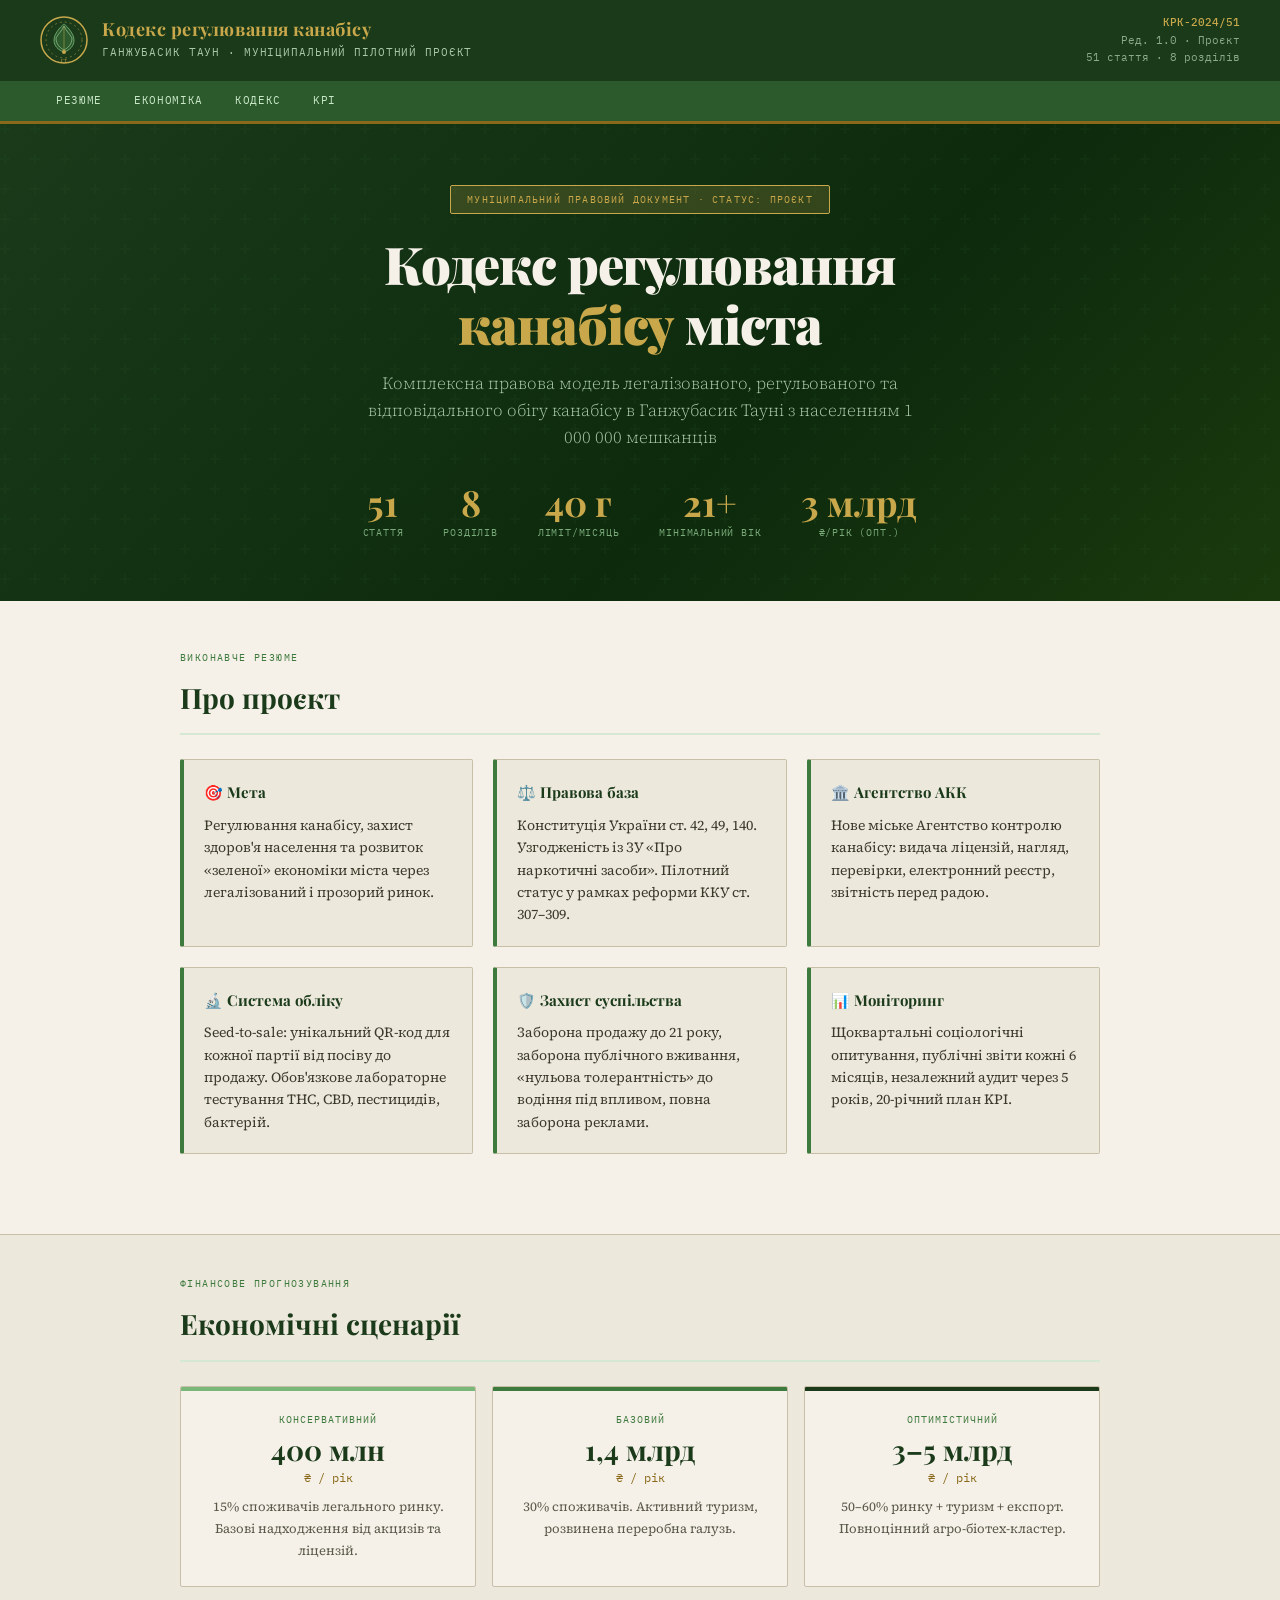
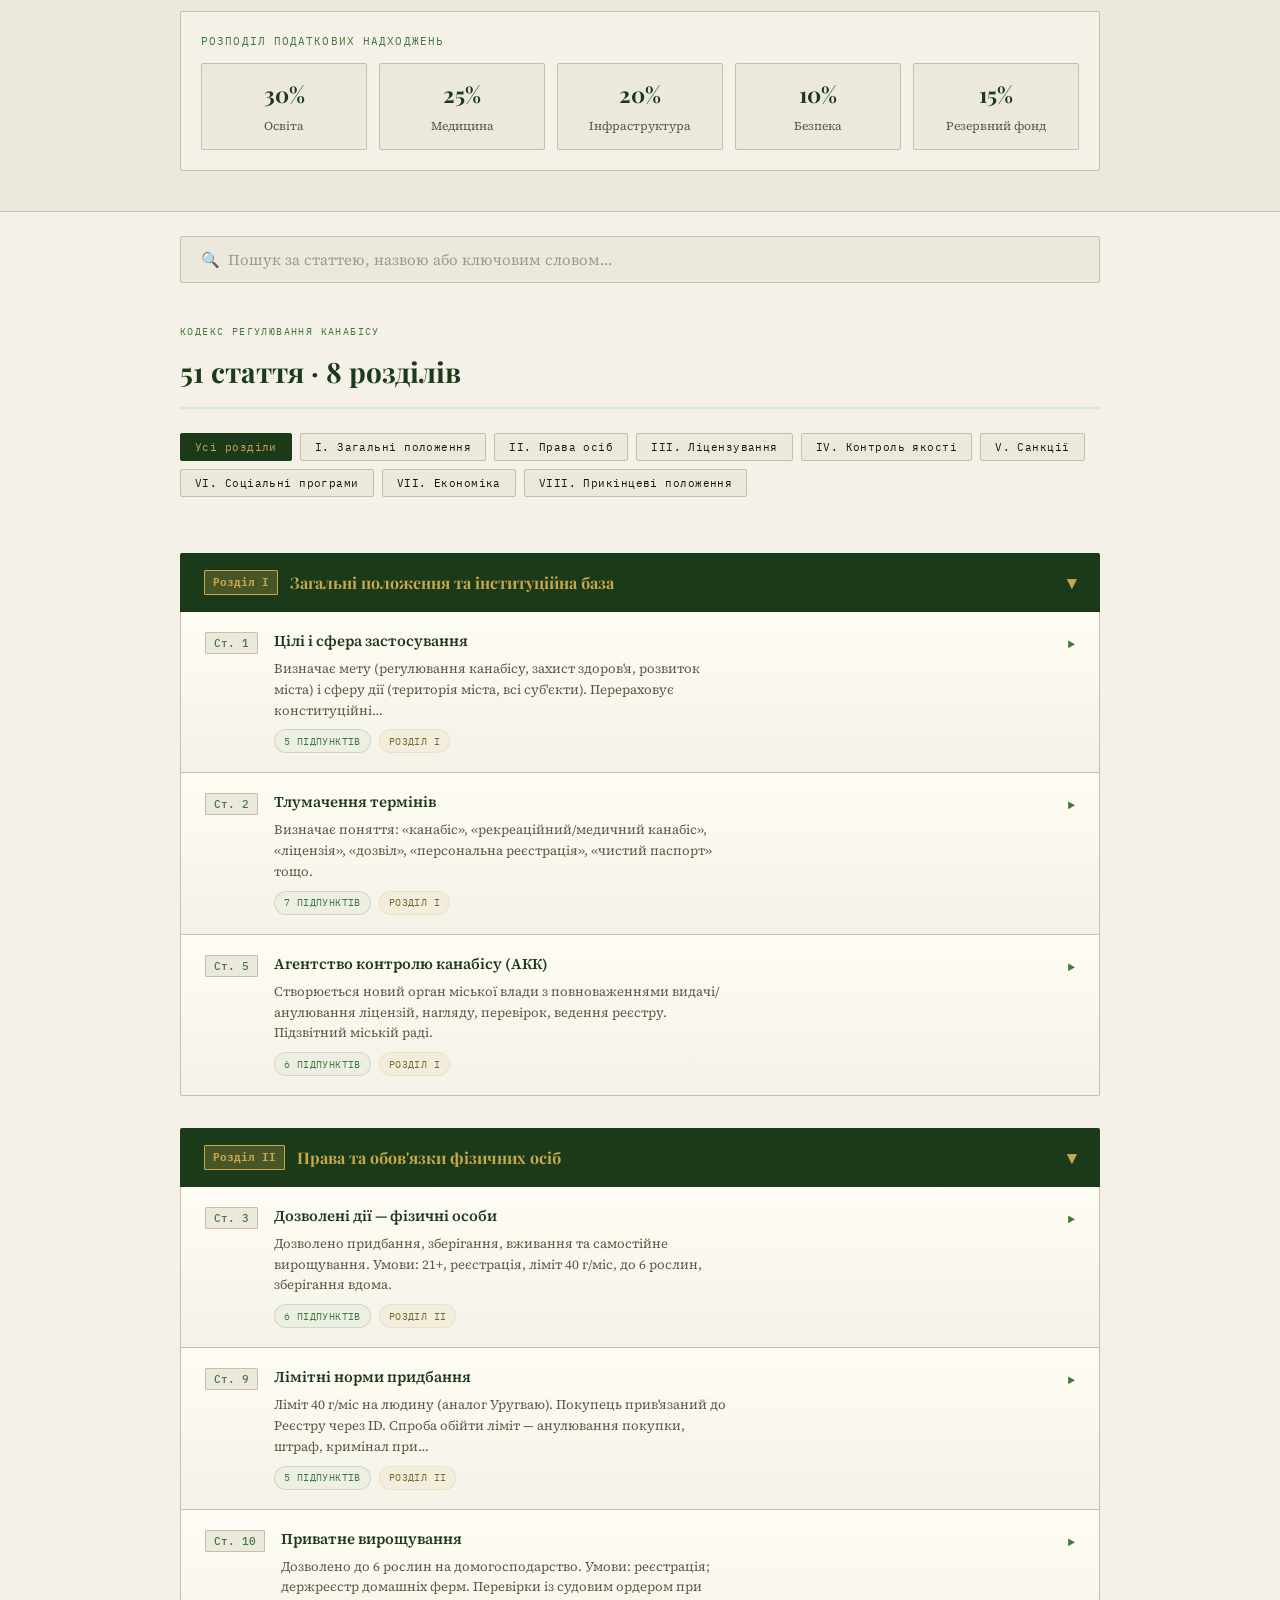
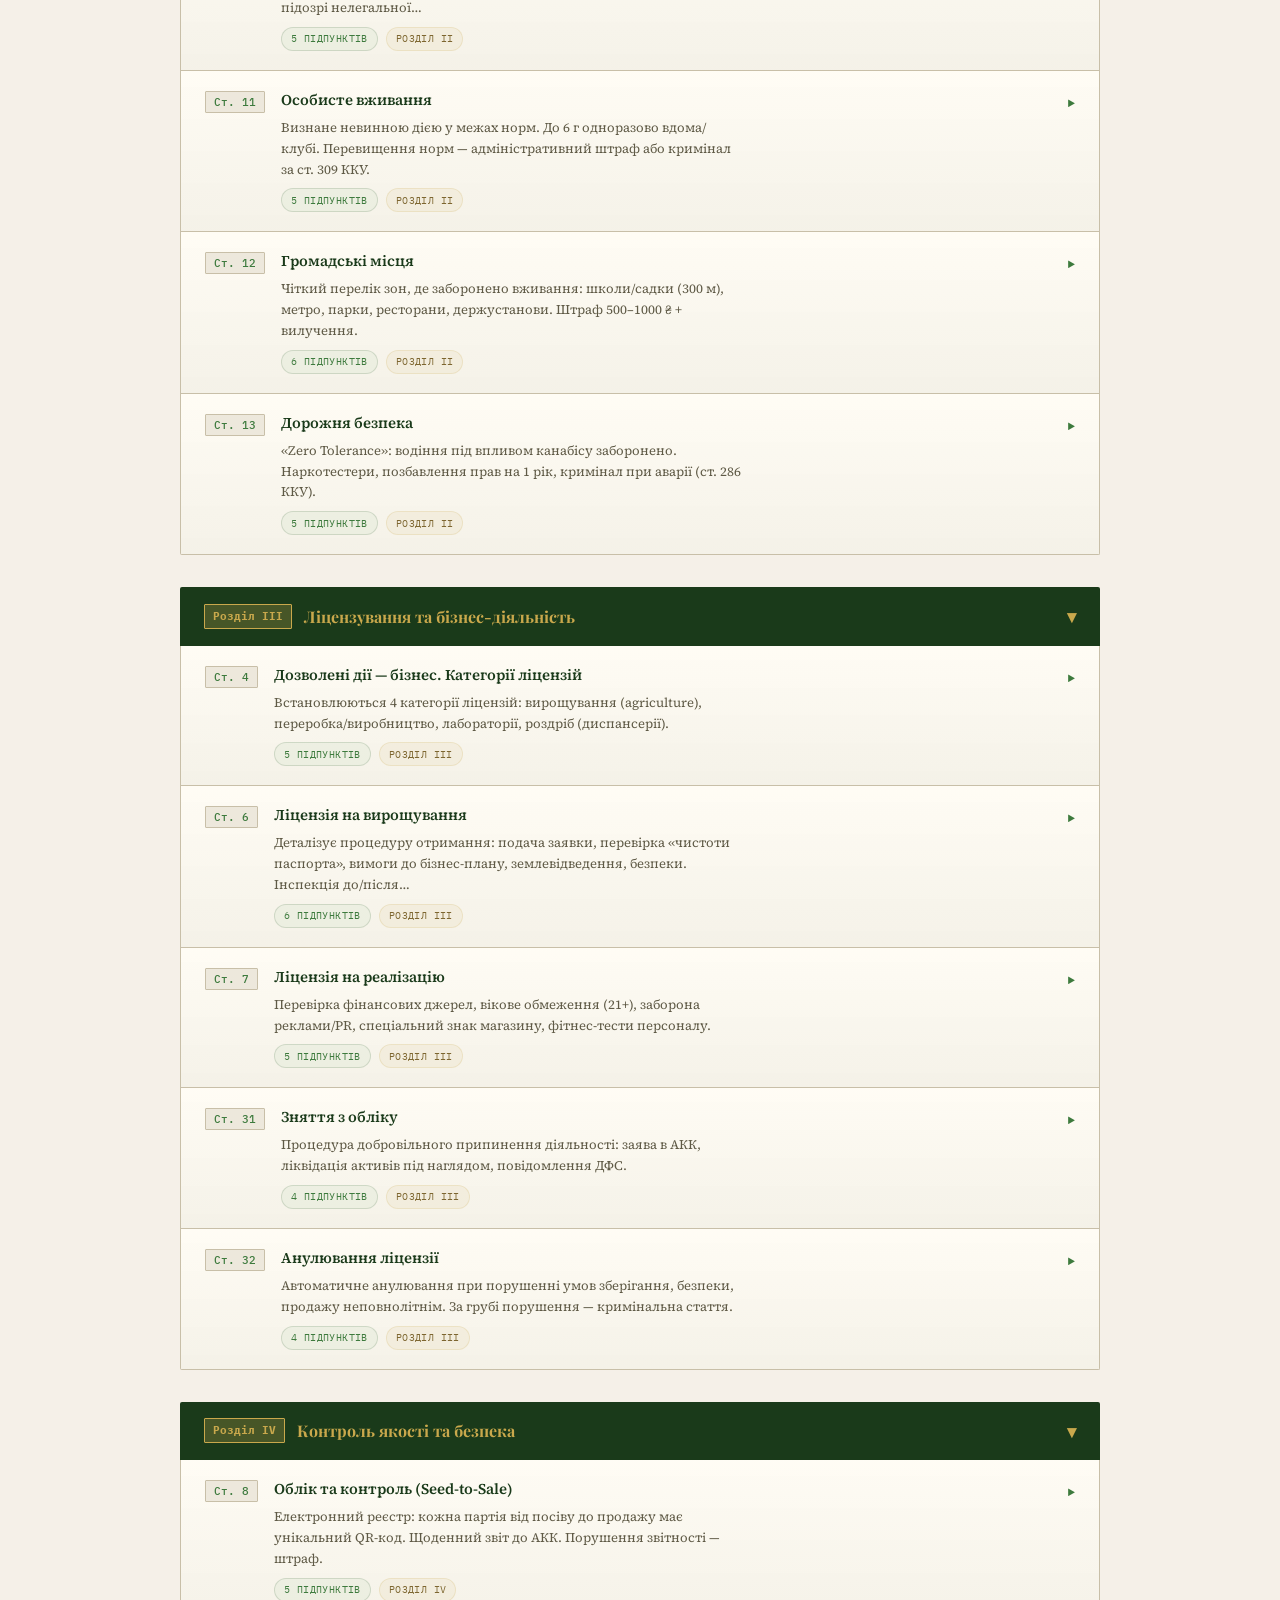
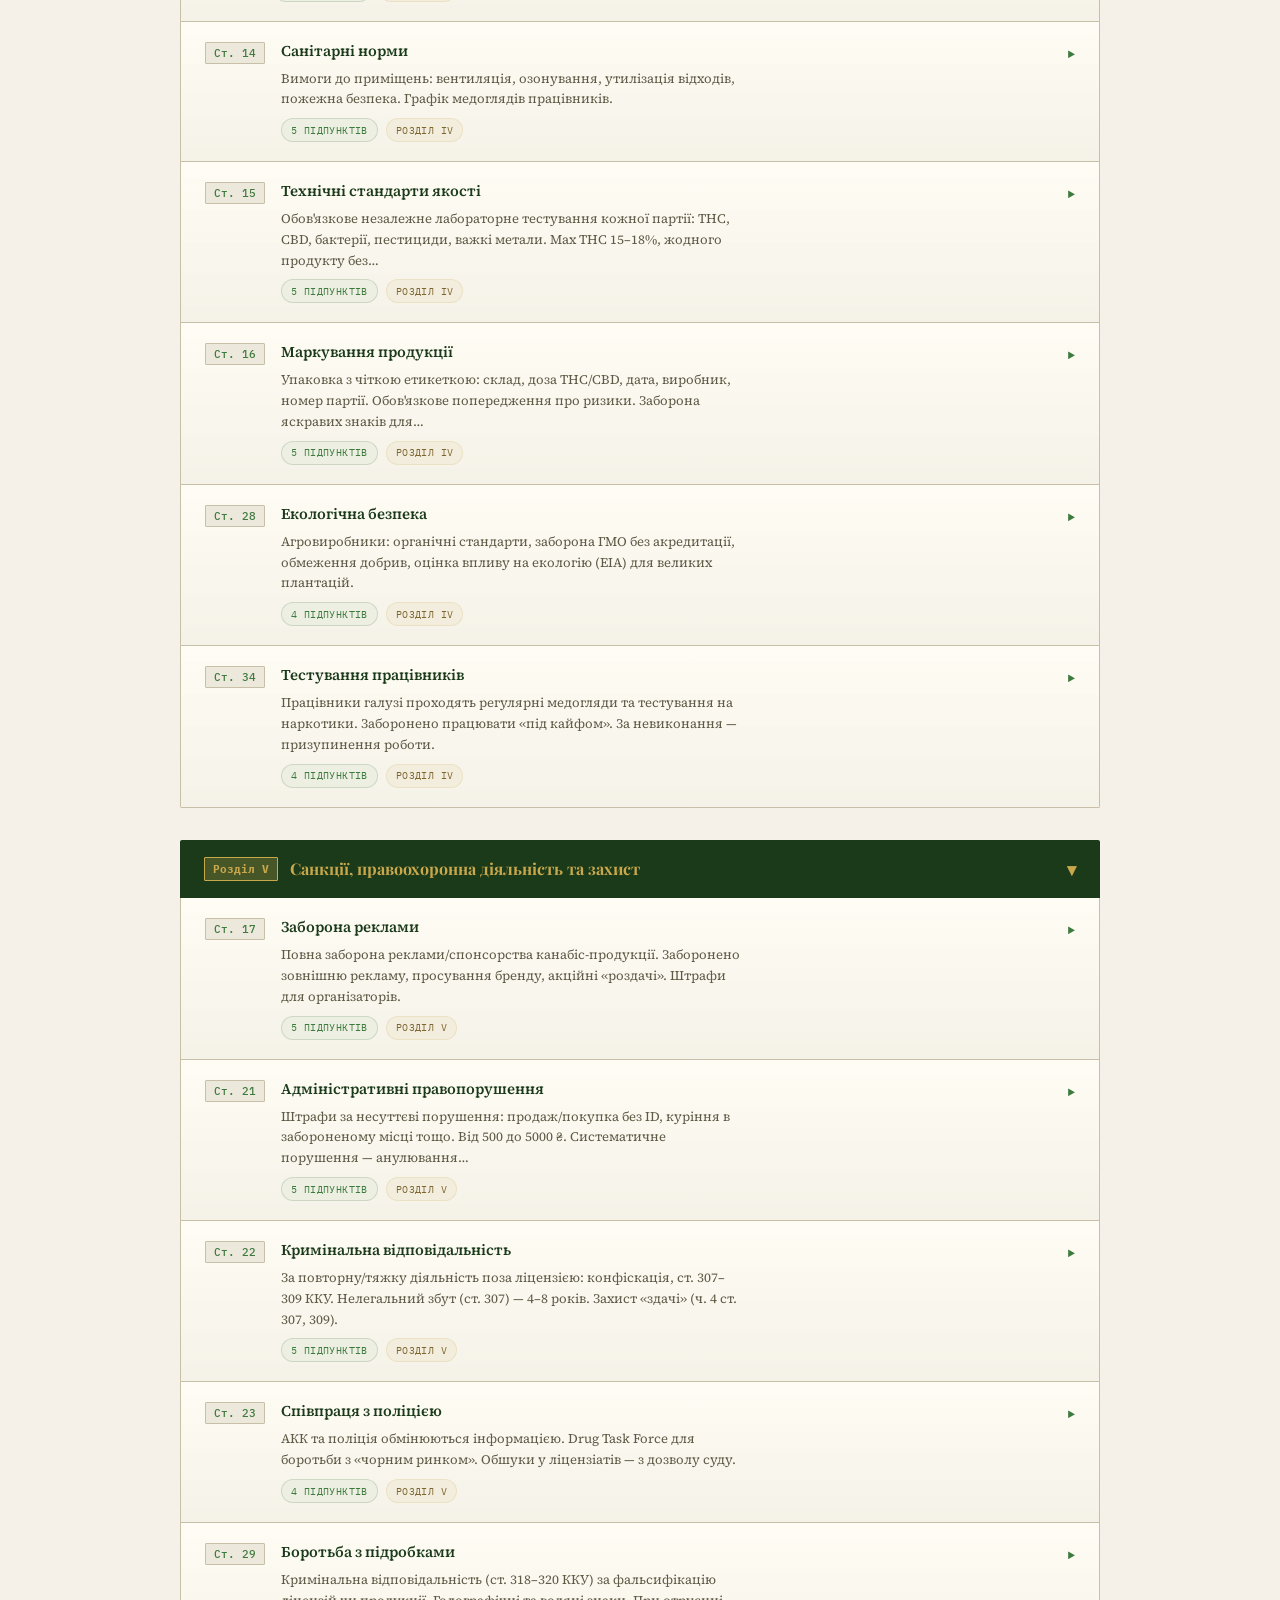
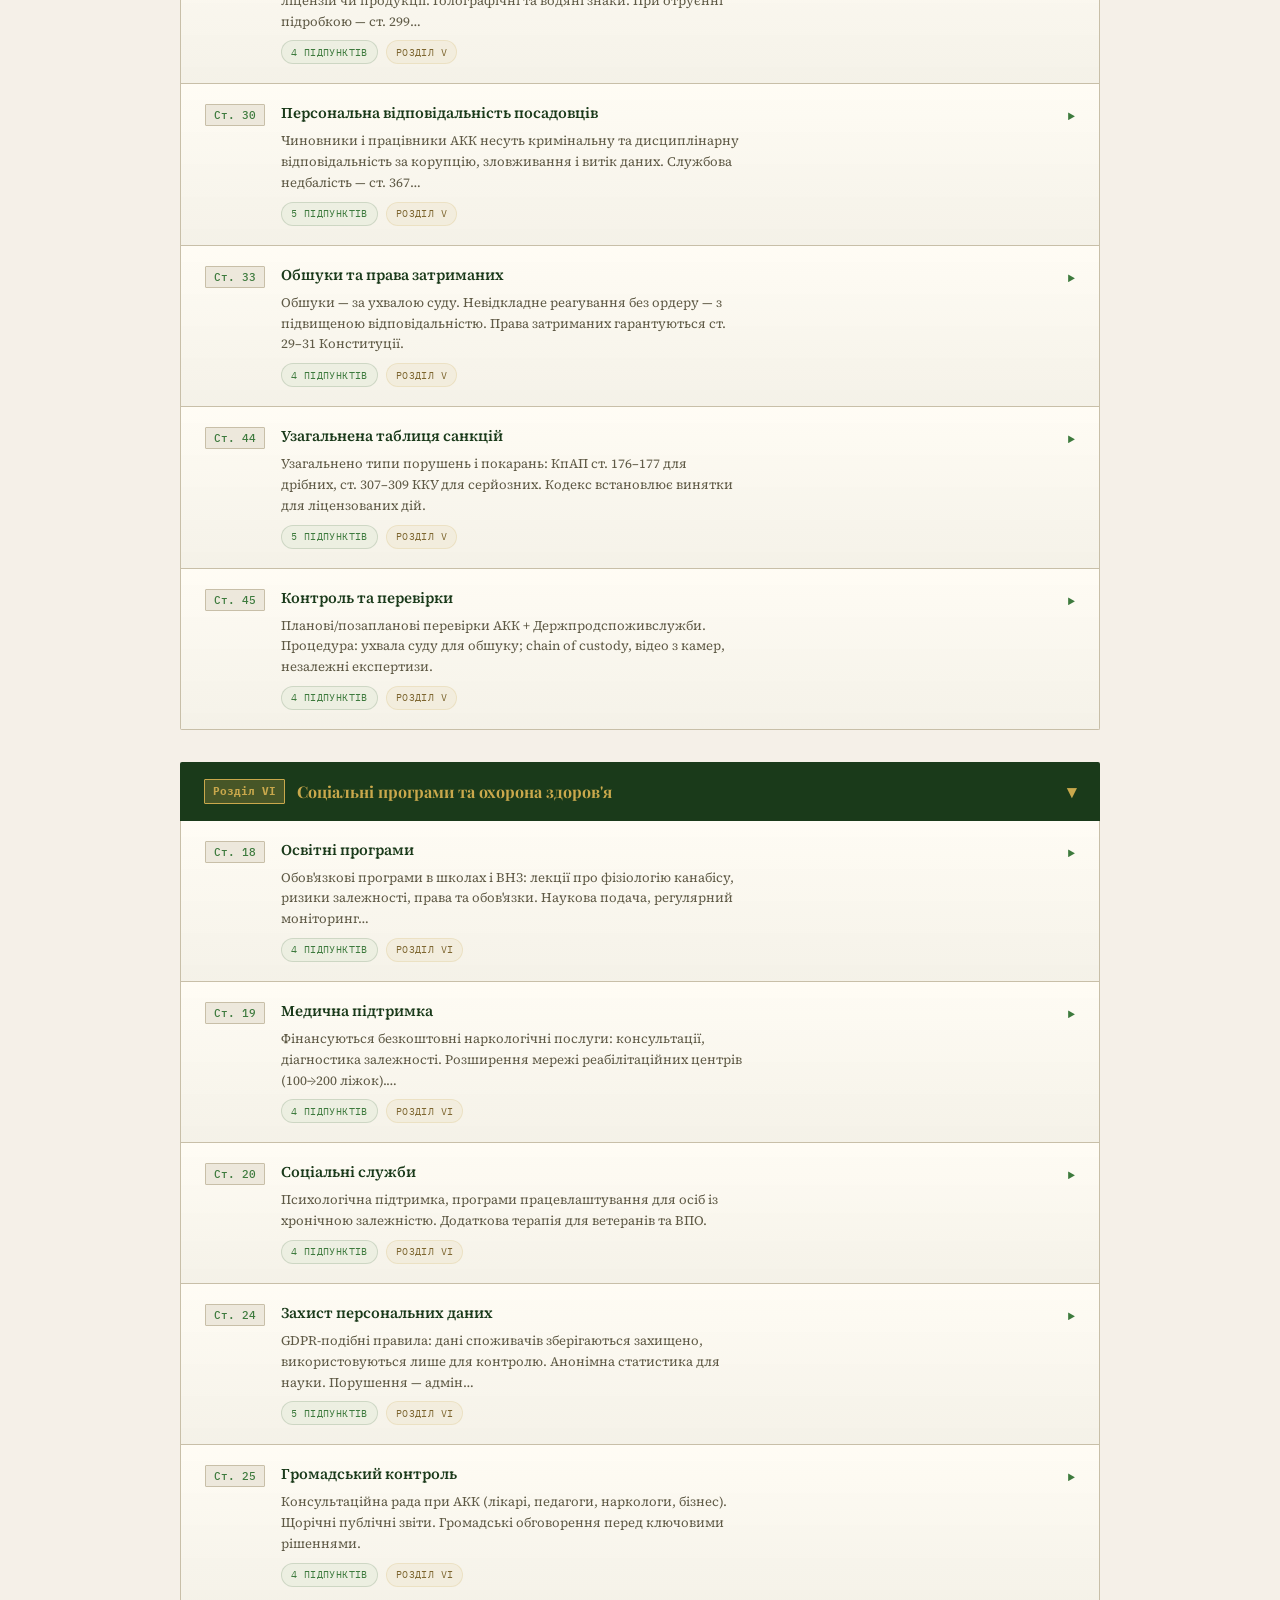
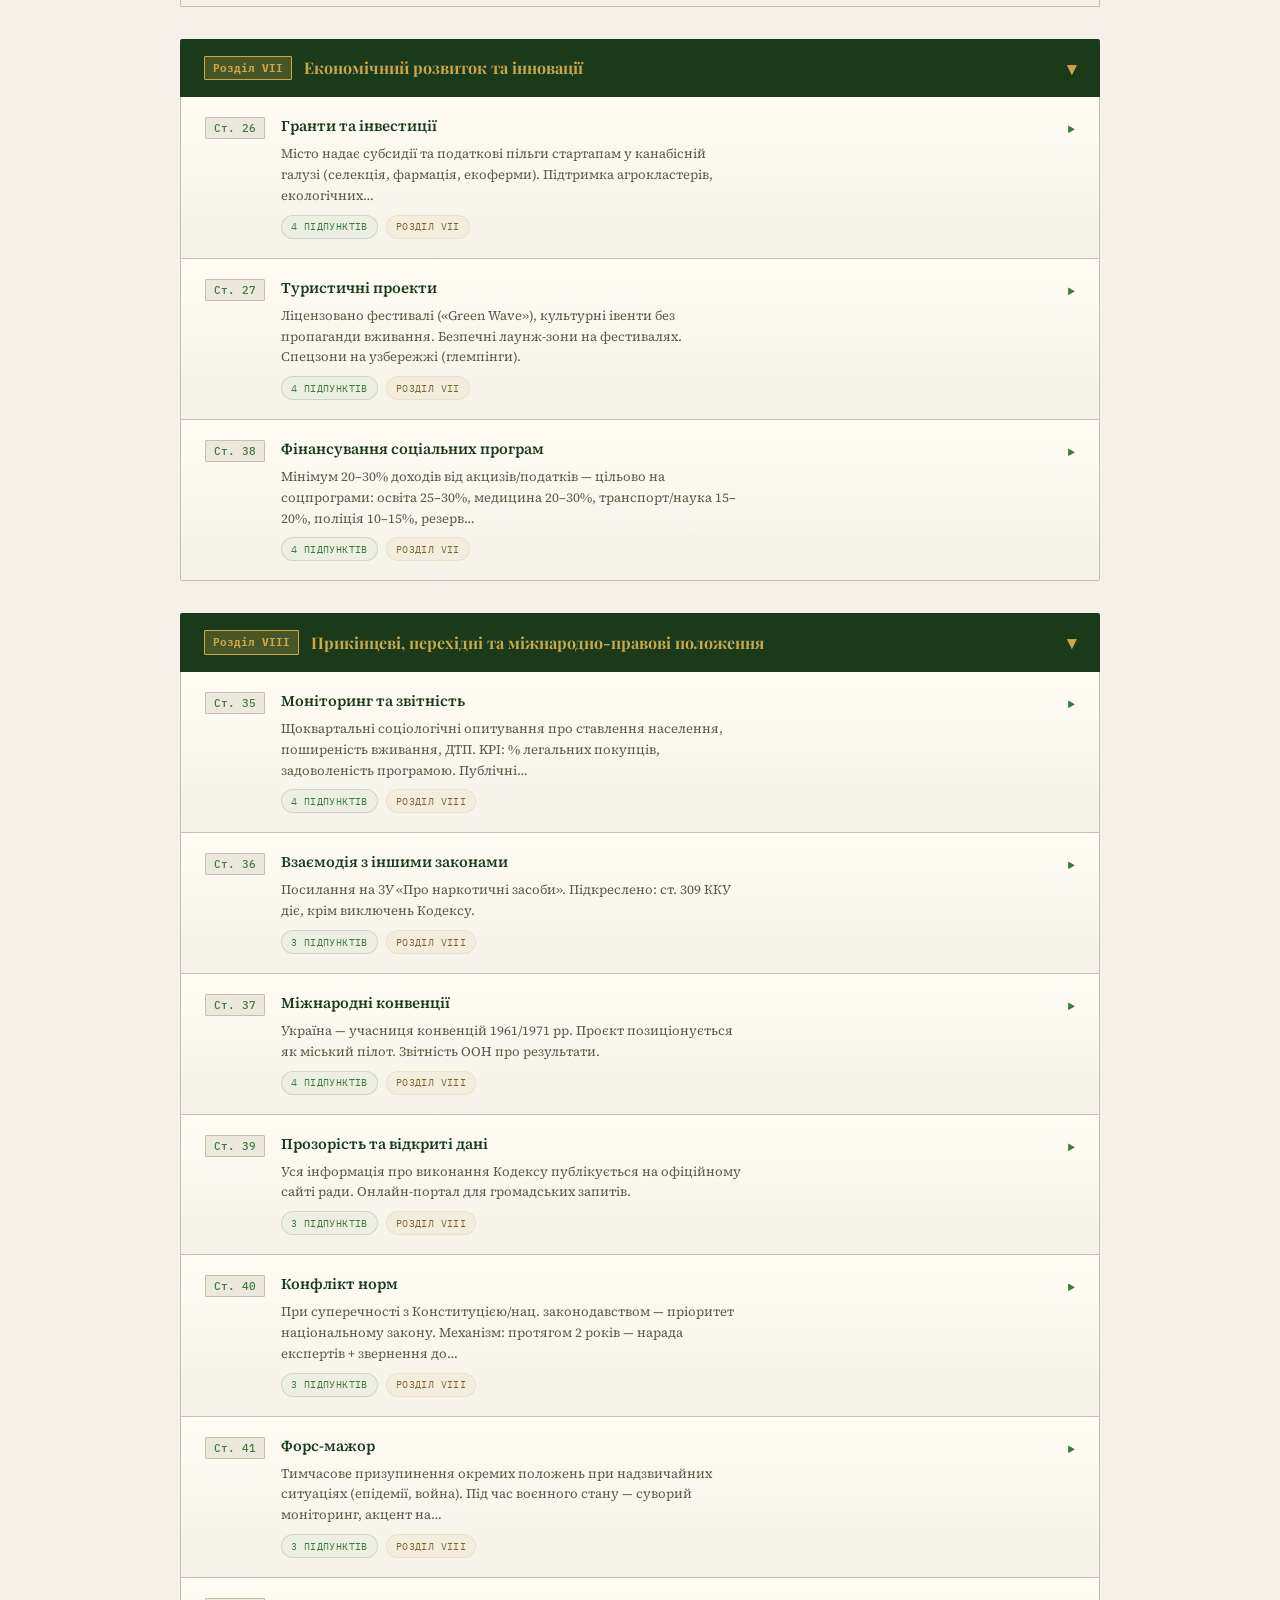
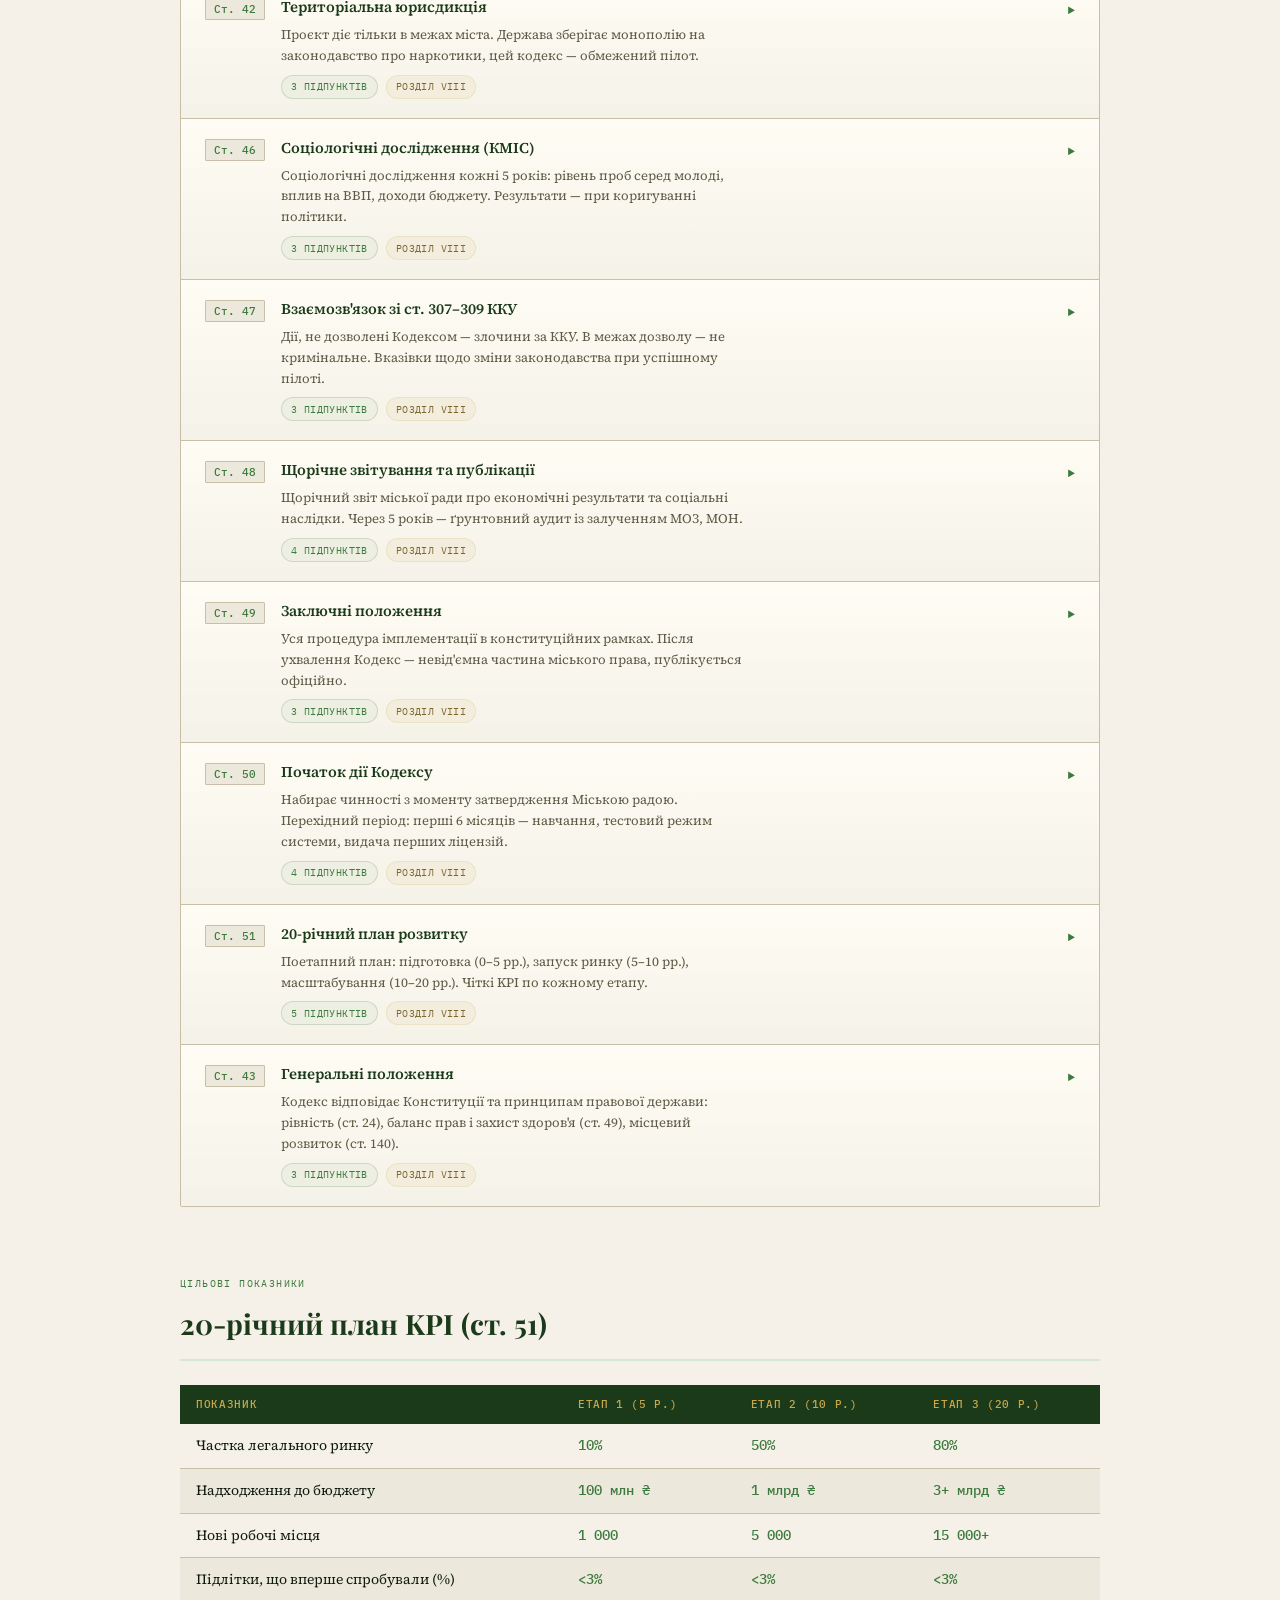
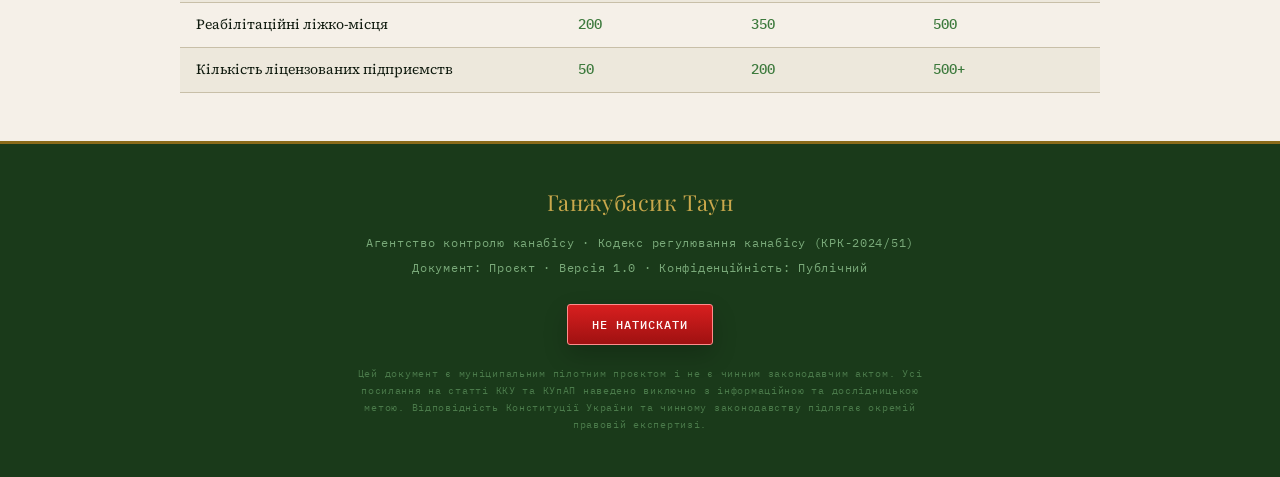
==== index.html @ bdc6cfd5 "Tighten mobile danger overlay layout" ====
<!DOCTYPE html>
<html lang="uk">
<head>
<meta charset="UTF-8">
<meta name="viewport" content="width=device-width, initial-scale=1.0">
<title>Кодекс регулювання канабісу — Ганжубасик Таун</title>
<link rel="preconnect" href="https://fonts.googleapis.com">
<link href="https://fonts.googleapis.com/css2?family=Playfair+Display:wght@400;700;900&family=Source+Serif+4:ital,wght@0,300;0,400;0,600;1,400&family=IBM+Plex+Mono:wght@400;500&display=swap" rel="stylesheet">
<style>
  :root {
    --ink: #0f1a0e;
    --paper: #f5f0e8;
    --paper2: #ede8dc;
    --paper3: #e4dece;
    --green-dark: #1a3a1a;
    --green-mid: #2d5a2d;
    --green-accent: #3d7a3d;
    --green-light: #7ab87a;
    --green-pale: #d4e8d4;
    --gold: #8a6a1a;
    --gold-light: #c9a84c;
    --red-law: #7a1a1a;
    --border: #c8bfa8;
    --shadow: rgba(15,26,14,0.12);
  }

  * { box-sizing: border-box; margin: 0; padding: 0; }

  body {
    font-family: 'Source Serif 4', Georgia, serif;
    background: var(--paper);
    color: var(--ink);
    line-height: 1.7;
    font-size: 16px;
  }

  /* ── HEADER ── */
  .site-header {
    background: var(--green-dark);
    color: #f5f0e8;
    padding: 0;
    position: sticky;
    top: 0;
    z-index: 100;
    border-bottom: 3px solid var(--gold);
  }
  .header-top {
    display: flex;
    align-items: center;
    justify-content: space-between;
    padding: 14px 40px;
    gap: 20px;
  }
  .header-logo {
    display: flex;
    align-items: center;
    gap: 14px;
  }
  .logo-emblem {
    width: 48px;
    height: 48px;
    flex-shrink: 0;
  }
  .header-title-group h1 {
    font-family: 'Playfair Display', serif;
    font-size: 18px;
    font-weight: 700;
    letter-spacing: 0.03em;
    color: var(--gold-light);
    line-height: 1.2;
  }
  .header-title-group p {
    font-size: 11px;
    font-family: 'IBM Plex Mono', monospace;
    color: #a8c8a8;
    letter-spacing: 0.08em;
    text-transform: uppercase;
    margin-top: 2px;
  }
  .header-meta {
    font-family: 'IBM Plex Mono', monospace;
    font-size: 11px;
    color: #8aaa8a;
    text-align: right;
    line-height: 1.6;
  }
  .header-meta span {
    display: block;
  }
  .header-meta .doc-num {
    color: var(--gold-light);
    font-weight: 500;
  }

  /* ── NAV ── */
  .site-nav {
    background: var(--green-mid);
    padding: 0 40px;
    display: flex;
    gap: 0;
    overflow-x: auto;
    scrollbar-width: none;
  }
  .site-nav::-webkit-scrollbar { display: none; }
  .nav-link {
    color: #c8e8c8;
    text-decoration: none;
    font-family: 'IBM Plex Mono', monospace;
    font-size: 11px;
    letter-spacing: 0.06em;
    text-transform: uppercase;
    padding: 10px 16px;
    white-space: nowrap;
    border-bottom: 2px solid transparent;
    transition: all 0.2s;
  }
  .nav-link:hover, .nav-link.active {
    color: var(--gold-light);
    border-bottom-color: var(--gold-light);
  }

  /* ── HERO ── */
  .hero {
    background: linear-gradient(135deg, var(--green-dark) 0%, #0d2a0d 60%, #1a3a0d 100%);
    padding: 60px 40px;
    text-align: center;
    position: relative;
    overflow: hidden;
  }
  .hero::before {
    content: '';
    position: absolute;
    inset: 0;
    background-image: url("data:image/svg+xml,%3Csvg width='60' height='60' viewBox='0 0 60 60' xmlns='http://www.w3.org/2000/svg'%3E%3Cg fill='none' fill-rule='evenodd'%3E%3Cg fill='%232d5a2d' fill-opacity='0.3'%3E%3Cpath d='M36 34v-4h-2v4h-4v2h4v4h2v-4h4v-2h-4zm0-30V0h-2v4h-4v2h4v4h2V6h4V4h-4zM6 34v-4H4v4H0v2h4v4h2v-4h4v-2H6zM6 4V0H4v4H0v2h4v4h2V6h4V4H6z'/%3E%3C/g%3E%3C/g%3E%3C/svg%3E");
    opacity: 0.4;
  }
  .hero-inner {
    position: relative;
    max-width: 800px;
    margin: 0 auto;
  }
  .hero-badge {
    display: inline-block;
    background: rgba(201,168,76,0.2);
    border: 1px solid var(--gold-light);
    color: var(--gold-light);
    font-family: 'IBM Plex Mono', monospace;
    font-size: 10px;
    letter-spacing: 0.12em;
    text-transform: uppercase;
    padding: 5px 16px;
    border-radius: 2px;
    margin-bottom: 20px;
  }
  .hero h2 {
    font-family: 'Playfair Display', serif;
    font-size: clamp(28px, 5vw, 52px);
    font-weight: 900;
    color: #f5f0e8;
    line-height: 1.15;
    margin-bottom: 16px;
    letter-spacing: -0.02em;
  }
  .hero h2 em {
    color: var(--gold-light);
    font-style: normal;
  }
  .hero-sub {
    font-size: 17px;
    color: #a8c8a8;
    max-width: 560px;
    margin: 0 auto 32px;
    line-height: 1.6;
    font-weight: 300;
  }
  .hero-stats {
    display: flex;
    justify-content: center;
    gap: 40px;
    flex-wrap: wrap;
  }
  .hero-stat {
    text-align: center;
  }
  .hero-stat-num {
    font-family: 'Playfair Display', serif;
    font-size: 36px;
    font-weight: 700;
    color: var(--gold-light);
    line-height: 1;
  }
  .hero-stat-label {
    font-family: 'IBM Plex Mono', monospace;
    font-size: 10px;
    color: #7aaa7a;
    letter-spacing: 0.08em;
    text-transform: uppercase;
    margin-top: 4px;
  }

  /* ── EXECUTIVE SUMMARY ── */
  .summary-section {
    max-width: 1000px;
    margin: 0 auto;
    padding: 48px 40px;
  }
  .section-label {
    font-family: 'IBM Plex Mono', monospace;
    font-size: 10px;
    letter-spacing: 0.14em;
    text-transform: uppercase;
    color: var(--green-accent);
    margin-bottom: 8px;
  }
  .section-title {
    font-family: 'Playfair Display', serif;
    font-size: 28px;
    font-weight: 700;
    color: var(--green-dark);
    margin-bottom: 24px;
    border-bottom: 2px solid var(--green-pale);
    padding-bottom: 12px;
  }
  .summary-grid {
    display: grid;
    grid-template-columns: repeat(auto-fit, minmax(280px, 1fr));
    gap: 20px;
    margin-bottom: 32px;
  }
  .summary-card {
    background: var(--paper2);
    border: 1px solid var(--border);
    border-left: 4px solid var(--green-accent);
    padding: 20px;
    border-radius: 2px;
  }
  .summary-card h3 {
    font-family: 'Playfair Display', serif;
    font-size: 15px;
    font-weight: 700;
    color: var(--green-dark);
    margin-bottom: 8px;
  }
  .summary-card p {
    font-size: 14px;
    color: #3a3a2a;
    line-height: 1.6;
  }

  /* ── ECON SCENARIOS ── */
  .econ-section {
    background: var(--paper2);
    border-top: 1px solid var(--border);
    border-bottom: 1px solid var(--border);
  }
  .econ-inner {
    max-width: 1000px;
    margin: 0 auto;
    padding: 40px;
  }
  .scenario-grid {
    display: grid;
    grid-template-columns: repeat(3, 1fr);
    gap: 16px;
    margin-top: 24px;
  }
  .scenario-card {
    background: var(--paper);
    border: 1px solid var(--border);
    padding: 24px;
    border-radius: 2px;
    text-align: center;
    position: relative;
    overflow: hidden;
  }
  .scenario-card::before {
    content: '';
    position: absolute;
    top: 0; left: 0; right: 0;
    height: 4px;
  }
  .scenario-card.conservative::before { background: var(--green-light); }
  .scenario-card.base::before { background: var(--green-accent); }
  .scenario-card.optimistic::before { background: var(--green-dark); }
  .scenario-label {
    font-family: 'IBM Plex Mono', monospace;
    font-size: 10px;
    letter-spacing: 0.1em;
    text-transform: uppercase;
    color: var(--green-accent);
    margin-bottom: 8px;
  }
  .scenario-amount {
    font-family: 'Playfair Display', serif;
    font-size: 28px;
    font-weight: 700;
    color: var(--green-dark);
    line-height: 1;
  }
  .scenario-unit {
    font-size: 12px;
    color: var(--gold);
    margin: 4px 0 8px;
    font-family: 'IBM Plex Mono', monospace;
  }
  .scenario-desc {
    font-size: 13px;
    color: #5a5a4a;
  }

  /* ── CHAPTERS ── */
  .chapters-nav {
    max-width: 1000px;
    margin: 0 auto;
    padding: 40px 40px 0;
  }
  .chapter-tabs {
    display: flex;
    flex-wrap: wrap;
    gap: 8px;
    margin-top: 16px;
  }
  .chapter-tab {
    background: var(--paper2);
    border: 1px solid var(--border);
    color: var(--ink);
    font-family: 'IBM Plex Mono', monospace;
    font-size: 11px;
    padding: 6px 14px;
    cursor: pointer;
    border-radius: 2px;
    transition:
      background-color 0.22s ease,
      color 0.22s ease,
      border-color 0.22s ease,
      transform 0.22s ease,
      box-shadow 0.22s ease;
    letter-spacing: 0.04em;
  }
  .chapter-tab:hover {
    transform: translateY(-1px);
    box-shadow: 0 8px 18px rgba(15, 26, 14, 0.08);
  }
  .chapter-tab:hover, .chapter-tab.active {
    background: var(--green-dark);
    color: var(--gold-light);
    border-color: var(--green-dark);
  }

  /* ── ARTICLES ── */
  .articles-section {
    max-width: 1000px;
    margin: 0 auto;
    padding: 24px 40px 60px;
  }
  .chapter-group {
    margin-bottom: 8px;
  }
  .chapter-header {
    background: var(--green-dark);
    color: var(--gold-light);
    padding: 14px 24px;
    font-family: 'Playfair Display', serif;
    font-size: 16px;
    font-weight: 700;
    margin-bottom: 0;
    display: flex;
    align-items: center;
    gap: 12px;
    border-radius: 2px 2px 0 0;
    margin-top: 32px;
    cursor: pointer;
    user-select: none;
    position: relative;
    overflow: hidden;
    transform: translateY(0);
    transition:
      background-color 0.26s ease,
      transform 0.26s cubic-bezier(0.22, 1, 0.36, 1),
      box-shadow 0.26s ease;
  }
  .chapter-header::after {
    content: '';
    position: absolute;
    inset: 0;
    background: linear-gradient(90deg, transparent 0%, rgba(201, 168, 76, 0.12) 50%, transparent 100%);
    opacity: 0;
    transition: opacity 0.24s ease;
    pointer-events: none;
  }
  .chapter-header:hover {
    background: var(--green-mid);
    transform: translateY(-1px);
    box-shadow: 0 12px 22px rgba(15, 26, 14, 0.12);
  }
  .chapter-header:hover::after { opacity: 1; }
  .chapter-header .ch-num {
    font-family: 'IBM Plex Mono', monospace;
    font-size: 11px;
    background: rgba(201,168,76,0.25);
    border: 1px solid var(--gold-light);
    padding: 2px 8px;
    border-radius: 1px;
    flex-shrink: 0;
  }
  .chapter-header .ch-toggle {
    margin-left: auto;
    font-size: 18px;
    transition: transform 0.3s;
    color: var(--gold-light);
  }
  .chapter-header.collapsed .ch-toggle { transform: rotate(-90deg); }
  .chapter-articles {
    border: 1px solid var(--border);
    border-top: none;
    border-radius: 0 0 2px 2px;
    overflow: hidden;
    opacity: 1;
    transform: translateY(0);
    transition:
      max-height 0.48s cubic-bezier(0.22, 1, 0.36, 1),
      opacity 0.22s ease,
      transform 0.34s cubic-bezier(0.22, 1, 0.36, 1);
    will-change: max-height, opacity;
  }
  .chapter-articles.collapsed {
    opacity: 0;
    transform: translateY(-8px);
    pointer-events: none;
  }

  /* ── ARTICLE ITEM ── */
  .article-item {
    position: relative;
    border-bottom: 1px solid var(--border);
    background: linear-gradient(180deg, rgba(255, 252, 245, 0.94) 0%, rgba(244, 241, 232, 0.96) 100%);
    transform: translateY(0);
    transition:
      transform 0.24s cubic-bezier(0.22, 1, 0.36, 1),
      box-shadow 0.24s ease,
      border-color 0.24s ease;
  }
  .article-item::before {
    content: '';
    position: absolute;
    left: 0;
    top: 12px;
    bottom: 12px;
    width: 3px;
    background: linear-gradient(180deg, var(--green-accent) 0%, var(--gold) 100%);
    opacity: 0;
    transition: opacity 0.24s ease;
  }
  .article-item::after {
    content: '';
    position: absolute;
    inset: 0;
    background: linear-gradient(180deg, rgba(122, 184, 122, 0.12) 0%, rgba(201, 168, 76, 0.05) 100%);
    opacity: 0;
    pointer-events: none;
    transition: opacity 0.24s ease;
  }
  .article-item:last-child { border-bottom: none; }
  .article-item:not(.article-expanded):hover,
  .article-item:not(.article-expanded):focus-within {
    transform: translateY(-2px);
    box-shadow: 0 14px 26px rgba(15, 26, 14, 0.09);
    z-index: 2;
  }
  .article-item:not(.article-expanded):hover::before,
  .article-item:not(.article-expanded):focus-within::before {
    opacity: 1;
  }
  .article-item:not(.article-expanded):hover::after,
  .article-item:not(.article-expanded):focus-within::after {
    opacity: 1;
  }
  .article-trigger {
    width: 100%;
    background-color: transparent;
    border: none;
    text-align: left;
    padding: 18px 24px;
    cursor: pointer;
    display: grid;
    grid-template-columns: auto minmax(0, 1fr) auto;
    align-items: start;
    gap: 16px;
    position: relative;
    z-index: 1;
    transition: background-color 0.22s ease;
    font-family: 'Source Serif 4', serif;
  }
  .article-trigger:hover { background-color: transparent; }
  .article-trigger.open { background-color: rgba(212, 232, 212, 0.44); }
  .article-num {
    font-family: 'IBM Plex Mono', monospace;
    font-size: 11px;
    font-weight: 500;
    color: var(--green-accent);
    background: var(--paper2);
    border: 1px solid var(--border);
    padding: 3px 8px;
    border-radius: 1px;
    white-space: nowrap;
    flex-shrink: 0;
    margin-top: 2px;
    align-self: start;
    transition:
      transform 0.24s cubic-bezier(0.22, 1, 0.36, 1),
      background-color 0.22s ease,
      border-color 0.22s ease,
      color 0.22s ease;
  }
  .article-main {
    min-width: 0;
    display: flex;
    flex-direction: column;
    gap: 8px;
    transition: transform 0.28s cubic-bezier(0.22, 1, 0.36, 1);
  }
  .article-title-text {
    display: block;
    font-size: 15px;
    font-weight: 600;
    color: var(--green-dark);
    line-height: 1.4;
    transition: color 0.22s ease;
  }
  .article-preview {
    display: block;
    max-width: 66ch;
    font-size: 13px;
    color: #5f5a46;
    line-height: 1.6;
    transition: color 0.22s ease;
  }
  .article-meta {
    display: flex;
    flex-wrap: wrap;
    gap: 8px;
  }
  .article-chip {
    display: inline-flex;
    align-items: center;
    min-height: 24px;
    padding: 4px 9px;
    border: 1px solid rgba(45, 90, 45, 0.16);
    border-radius: 999px;
    background: rgba(122, 184, 122, 0.08);
    color: var(--green-accent);
    font-family: 'IBM Plex Mono', monospace;
    font-size: 10px;
    letter-spacing: 0.04em;
    text-transform: uppercase;
    transition:
      background-color 0.22s ease,
      border-color 0.22s ease,
      color 0.22s ease,
      transform 0.24s cubic-bezier(0.22, 1, 0.36, 1);
  }
  .article-chip-muted {
    background: rgba(201, 168, 76, 0.08);
    color: #7d6630;
    border-color: rgba(201, 168, 76, 0.18);
  }
  .article-arrow {
    font-size: 14px;
    color: var(--green-accent);
    flex-shrink: 0;
    margin-top: 3px;
    transition: transform 0.28s cubic-bezier(0.22, 1, 0.36, 1), color 0.22s ease;
  }
  .article-item:not(.article-expanded):hover .article-main,
  .article-item:not(.article-expanded):focus-within .article-main {
    transform: translateX(5px);
  }
  .article-item:not(.article-expanded):hover .article-num,
  .article-item:not(.article-expanded):focus-within .article-num {
    transform: translateY(-1px);
    background-color: #f3ecdc;
    border-color: rgba(61, 122, 61, 0.22);
    color: var(--green-mid);
  }
  .article-item:not(.article-expanded):hover .article-title-text,
  .article-item:not(.article-expanded):focus-within .article-title-text {
    color: var(--green-mid);
  }
  .article-item:not(.article-expanded):hover .article-preview,
  .article-item:not(.article-expanded):focus-within .article-preview {
    color: #4f4a38;
  }
  .article-item:not(.article-expanded):hover .article-chip,
  .article-item:not(.article-expanded):focus-within .article-chip {
    transform: translateY(-1px);
    background: rgba(122, 184, 122, 0.14);
    border-color: rgba(61, 122, 61, 0.24);
  }
  .article-item:not(.article-expanded):hover .article-chip-muted,
  .article-item:not(.article-expanded):focus-within .article-chip-muted {
    background: rgba(201, 168, 76, 0.14);
    border-color: rgba(201, 168, 76, 0.28);
  }
  .article-item:not(.article-expanded):hover .article-trigger:not(.open) .article-arrow,
  .article-item:not(.article-expanded):focus-within .article-trigger:not(.open) .article-arrow {
    transform: translateX(4px);
    color: var(--gold);
  }
  .article-trigger.open .article-arrow { transform: rotate(90deg); }
  .article-item:not(.article-expanded):hover .article-trigger.open .article-arrow,
  .article-item:not(.article-expanded):focus-within .article-trigger.open .article-arrow {
    transform: rotate(90deg) translateX(4px);
    color: var(--gold);
  }

  .article-body {
    max-height: 0;
    padding: 0 24px;
    background: var(--paper);
    border-top: 1px solid var(--green-pale);
    overflow: hidden;
    opacity: 0;
    transform: translateY(-8px);
    pointer-events: none;
    transition:
      max-height 0.42s cubic-bezier(0.22, 1, 0.36, 1),
      padding-bottom 0.42s cubic-bezier(0.22, 1, 0.36, 1),
      opacity 0.2s ease,
      transform 0.34s cubic-bezier(0.22, 1, 0.36, 1);
    will-change: max-height, opacity;
  }
  .article-body.open {
    padding-bottom: 24px;
    opacity: 1;
    transform: translateY(0);
    pointer-events: auto;
  }
  .article-summary {
    background: var(--paper2);
    border-left: 3px solid var(--green-accent);
    padding: 14px 18px;
    margin-bottom: 16px;
    margin-top: 16px;
    font-size: 14px;
    color: #3a3a2a;
    line-height: 1.65;
    font-style: italic;
  }
  .article-body h4 {
    font-family: 'IBM Plex Mono', monospace;
    font-size: 10px;
    letter-spacing: 0.12em;
    text-transform: uppercase;
    color: var(--green-accent);
    margin: 20px 0 10px;
    padding-bottom: 4px;
    border-bottom: 1px solid var(--green-pale);
  }
  .subpoints {
    list-style: none;
    padding: 0;
  }
  .subpoints li {
    display: flex;
    gap: 12px;
    padding: 8px 0;
    font-size: 14px;
    color: var(--ink);
    border-bottom: 1px dotted var(--border);
    line-height: 1.55;
    opacity: 0;
    transform: translateY(10px);
    transition:
      opacity 0.22s ease,
      transform 0.34s cubic-bezier(0.22, 1, 0.36, 1);
    transition-delay: 0s;
  }
  .subpoints li:last-child { border-bottom: none; }
  .article-body.open .subpoints li {
    opacity: 1;
    transform: translateY(0);
    transition-delay: var(--subpoint-delay, 0ms);
  }
  .subpoints .sp-num {
    font-family: 'IBM Plex Mono', monospace;
    font-size: 11px;
    color: var(--gold);
    flex-shrink: 0;
    margin-top: 1px;
    font-weight: 500;
  }
  .penalty-tag {
    display: inline-block;
    font-family: 'IBM Plex Mono', monospace;
    font-size: 10px;
    padding: 2px 7px;
    border-radius: 1px;
    margin-left: 6px;
    letter-spacing: 0.04em;
    vertical-align: middle;
  }
  .penalty-admin {
    background: #fff3cd;
    color: #856404;
    border: 1px solid #ffc107;
  }
  .penalty-criminal {
    background: #f8d7da;
    color: #721c24;
    border: 1px solid #dc3545;
  }
  .penalty-license {
    background: #d1ecf1;
    color: #0c5460;
    border: 1px solid #17a2b8;
  }

  /* ── FOOTER ── */
  footer {
    background: var(--green-dark);
    color: #7aaa7a;
    text-align: center;
    padding: 40px;
    position: relative;
    font-family: 'IBM Plex Mono', monospace;
    font-size: 12px;
    letter-spacing: 0.06em;
    border-top: 3px solid var(--gold);
  }
  footer .footer-title {
    font-family: 'Playfair Display', serif;
    font-size: 22px;
    color: var(--gold-light);
    margin-bottom: 12px;
    letter-spacing: 0.02em;
  }
  footer p { margin: 4px 0; }
  footer .footer-legal {
    color: #4a7a4a;
    font-size: 10px;
    margin-top: 20px;
    max-width: 600px;
    margin-left: auto;
    margin-right: auto;
    line-height: 1.7;
  }
  .danger-button {
    display: inline-flex;
    align-items: center;
    justify-content: center;
    margin-top: 22px;
    padding: 12px 24px;
    border: 1px solid #ff8c8c;
    border-radius: 3px;
    background: linear-gradient(180deg, #d81f1f 0%, #9f1111 100%);
    color: #fff7f7;
    font-family: 'IBM Plex Mono', monospace;
    font-size: 12px;
    font-weight: 500;
    letter-spacing: 0.08em;
    text-transform: uppercase;
    cursor: pointer;
    position: relative;
    z-index: 9805;
    box-shadow: 0 10px 24px rgba(0, 0, 0, 0.2);
    transition:
      transform 0.18s ease,
      box-shadow 0.18s ease,
      filter 0.18s ease,
      border-color 0.18s ease;
  }
  .danger-button:hover {
    transform: translateY(-1px);
    box-shadow: 0 14px 28px rgba(0, 0, 0, 0.26);
    filter: brightness(1.06);
  }
  body.danger-hover-active .danger-button {
    transform: translateY(-2px) scale(1.04);
    box-shadow: 0 18px 42px rgba(120, 10, 10, 0.34);
    border-color: #ffd3a8;
    filter: brightness(1.08) saturate(1.08);
  }
  .danger-button:active { transform: translateY(0); }
  .temptation-overlay {
    --danger-spot-x: 50vw;
    --danger-spot-y: 86vh;
    position: fixed;
    inset: 0;
    pointer-events: none;
    opacity: 0;
    overflow: hidden;
    z-index: 9700;
    transition: opacity 0.18s ease;
  }
  .temptation-overlay::before {
    content: '';
    position: absolute;
    inset: 0;
    background:
      radial-gradient(circle at var(--danger-spot-x) var(--danger-spot-y), rgba(255, 223, 149, 0.18) 0%, rgba(255, 223, 149, 0) 18%),
      radial-gradient(circle at var(--danger-spot-x) calc(var(--danger-spot-y) + 5vh), rgba(216, 31, 31, 0.28) 0%, rgba(216, 31, 31, 0) 24%),
      linear-gradient(180deg, rgba(8, 14, 10, 0.28) 0%, rgba(61, 0, 0, 0.34) 100%);
    animation: temptationPulse 0.95s ease-in-out infinite alternate;
  }
  .temptation-overlay::after {
    content: '';
    position: absolute;
    inset: -12%;
    background:
      repeating-linear-gradient(
        120deg,
        rgba(255, 210, 120, 0.08) 0 24px,
        rgba(255, 210, 120, 0) 24px 56px
      );
    opacity: 0.5;
    animation: temptationSweep 11s linear infinite;
  }
  body.danger-hover-active .temptation-overlay {
    opacity: 1;
  }
  .temptation-call,
  .temptation-arrow {
    position: absolute;
    left: 0;
    top: 0;
    --item-shift-x: 0px;
    --item-shift-y: 0px;
    font-family: 'IBM Plex Mono', monospace;
    letter-spacing: 0.12em;
    text-transform: uppercase;
    text-shadow: 0 8px 18px rgba(0, 0, 0, 0.28);
    opacity: 0;
    transition: opacity 0.18s ease;
  }
  .temptation-call {
    color: #fff1cf;
    font-size: clamp(14px, 2.4vw, 28px);
    font-weight: 500;
    white-space: nowrap;
    animation: temptationChant 0.85s ease-in-out infinite alternate;
  }
  .temptation-arrow {
    color: #ffd46a;
    font-size: clamp(24px, 6vw, 58px);
    animation: temptationArrow 0.9s ease-in-out infinite alternate;
  }
  body.danger-hover-active .temptation-call,
  body.danger-hover-active .temptation-arrow {
    opacity: 1;
  }
  .temptation-call.call-1 { animation-delay: 0s; }
  .temptation-call.call-2 { animation-delay: 0.12s; }
  .temptation-call.call-3 { animation-delay: 0.26s; }
  .temptation-call.call-4 { animation-delay: 0.18s; }
  .temptation-call.call-5 { animation-delay: 0.32s; }
  .temptation-call.call-6 { animation-delay: 0.08s; }
  .temptation-call.call-7 {
    font-size: clamp(18px, 3vw, 34px);
    animation-delay: 0.15s;
  }
  .temptation-arrow.arrow-1 { animation-delay: 0s; }
  .temptation-arrow.arrow-2 { animation-delay: 0.14s; }
  .temptation-arrow.arrow-3 { animation-delay: 0.28s; }
  .temptation-arrow.arrow-4 { animation-delay: 0.08s; }
  .temptation-arrow.arrow-5 { animation-delay: 0.2s; }
  .temptation-arrow.arrow-6 { animation-delay: 0.34s; }
  @keyframes temptationPulse {
    from { opacity: 0.72; filter: saturate(0.96); }
    to { opacity: 0.94; filter: saturate(1.08); }
  }
  @keyframes temptationSweep {
    from { transform: translate3d(-2%, 0, 0); }
    to { transform: translate3d(2%, 0, 0); }
  }
  @keyframes temptationChant {
    from { transform: translate3d(var(--item-shift-x), var(--item-shift-y), 0) scale(0.98); }
    to { transform: translate3d(var(--item-shift-x), calc(var(--item-shift-y) - 6px), 0) scale(1.02); }
  }
  @keyframes temptationArrow {
    from { transform: translate3d(var(--item-shift-x), calc(var(--item-shift-y) - 2px), 0) scale(0.96); }
    to { transform: translate3d(var(--item-shift-x), calc(var(--item-shift-y) + 8px), 0) scale(1.04); }
  }
  .rickroll-overlay {
    position: fixed;
    inset: 0;
    display: none;
    align-items: center;
    justify-content: center;
    padding: 24px;
    background: rgba(6, 10, 8, 0.9);
    z-index: 9999;
  }
  .rickroll-overlay.open { display: flex; }
  .rickroll-modal {
    width: min(100%, 960px);
    position: relative;
    background: #000;
    border: 2px solid var(--gold-light);
    box-shadow: 0 24px 60px rgba(0, 0, 0, 0.45);
  }
  .rickroll-head {
    display: flex;
    align-items: center;
    justify-content: center;
    min-height: 76px;
    padding: 18px 72px 12px;
    background: linear-gradient(180deg, rgba(216,31,31,0.22) 0%, rgba(26,58,26,0.92) 100%);
    color: #fff4f4;
    font-family: 'IBM Plex Mono', monospace;
    font-size: 18px;
    letter-spacing: 0.08em;
    text-transform: uppercase;
    text-align: center;
  }
  .rickroll-video {
    display: block;
    width: 100%;
    aspect-ratio: 16 / 9;
    border: 0;
    background: #000;
  }
  .rickroll-close {
    position: absolute;
    top: -14px;
    right: -14px;
    width: 40px;
    height: 40px;
    border: 1px solid #ffd7d7;
    border-radius: 999px;
    background: #a01313;
    color: #fff;
    font-family: 'IBM Plex Mono', monospace;
    font-size: 18px;
    cursor: pointer;
    box-shadow: 0 10px 22px rgba(0, 0, 0, 0.34);
  }
  body.no-scroll { overflow: hidden; }

  /* ── SEARCH ── */
  .search-bar {
    max-width: 1000px;
    margin: 0 auto;
    padding: 24px 40px 0;
  }
  .search-input {
    width: 100%;
    padding: 12px 20px;
    font-family: 'Source Serif 4', serif;
    font-size: 15px;
    background: var(--paper2);
    border: 1px solid var(--border);
    border-radius: 2px;
    color: var(--ink);
    outline: none;
    transition: border-color 0.2s;
  }
  .search-input::placeholder { color: #9a9a8a; }
  .search-input:focus { border-color: var(--green-accent); }

  /* ── KPI TABLE ── */
  .kpi-section {
    max-width: 1000px;
    margin: 0 auto;
    padding: 0 40px 48px;
  }
  .kpi-table {
    width: 100%;
    border-collapse: collapse;
    font-size: 14px;
    margin-top: 20px;
  }
  .kpi-table th {
    background: var(--green-dark);
    color: var(--gold-light);
    font-family: 'IBM Plex Mono', monospace;
    font-size: 11px;
    letter-spacing: 0.06em;
    text-transform: uppercase;
    padding: 10px 16px;
    text-align: left;
    font-weight: 500;
  }
  .kpi-table td {
    padding: 10px 16px;
    border-bottom: 1px solid var(--border);
    color: var(--ink);
  }
  .kpi-table tr:nth-child(even) td { background: var(--paper2); }
  .kpi-table .kpi-val {
    font-family: 'IBM Plex Mono', monospace;
    color: var(--green-accent);
    font-weight: 500;
  }

  @media (max-width: 680px) {
    .header-top { padding: 12px 20px; }
    .hero { padding: 40px 20px; }
    .summary-section, .articles-section, .search-bar, .chapters-nav, .kpi-section, .econ-inner { padding-left: 20px; padding-right: 20px; }
    .scenario-grid { grid-template-columns: 1fr; }
    .site-nav { padding: 0 20px; }
    .hero-stats { gap: 24px; }
    .article-trigger {
      grid-template-columns: minmax(0, 1fr) auto;
      gap: 12px;
      padding: 16px 18px;
    }
    .article-num {
      grid-column: 1 / -1;
      width: fit-content;
      margin-top: 0;
    }
    .article-main {
      grid-column: 1 / 2;
    }
    .article-arrow {
      grid-column: 2 / 3;
      grid-row: 2;
      margin-top: 2px;
    }
    .article-preview {
      max-width: none;
    }
    .temptation-call {
      font-size: clamp(11px, 3.6vw, 15px);
      letter-spacing: 0.08em;
    }
    .temptation-call.call-1,
    .temptation-call.call-2,
    .temptation-call.call-3,
    .temptation-call.call-4 {
      font-size: 11px;
    }
    .temptation-call.call-7 {
      font-size: clamp(13px, 4.2vw, 18px);
      max-width: 80vw;
      text-align: center;
    }
    .temptation-arrow {
      font-size: clamp(22px, 9vw, 42px);
    }
  }
</style>
</head>
<body>

<!-- HEADER -->
<header class="site-header">
  <div class="header-top">
    <div class="header-logo">
      <svg class="logo-emblem" viewBox="0 0 48 48" fill="none" xmlns="http://www.w3.org/2000/svg">
        <circle cx="24" cy="24" r="23" stroke="#c9a84c" stroke-width="1.5"/>
        <circle cx="24" cy="24" r="18" stroke="#c9a84c" stroke-width="0.5" stroke-dasharray="2 3"/>
        <path d="M24 8 C24 8 14 16 14 24 C14 30 18 34 24 36 C30 34 34 30 34 24 C34 16 24 8 24 8Z" fill="#2d5a2d" stroke="#7ab87a" stroke-width="0.8"/>
        <path d="M24 10 C22 15 18 18 16 22 C16 28 20 32 24 34" stroke="#a8d8a8" stroke-width="0.6" fill="none"/>
        <path d="M24 10 C26 15 30 18 32 22 C32 28 28 32 24 34" stroke="#a8d8a8" stroke-width="0.6" fill="none"/>
        <path d="M24 10 C24 20 24 28 24 36" stroke="#c9a84c" stroke-width="0.5"/>
        <circle cx="24" cy="36" r="2" fill="#c9a84c"/>
        <text x="24" y="46" text-anchor="middle" font-size="5" font-family="serif" fill="#c9a84c">ГТ</text>
      </svg>
      <div class="header-title-group">
        <h1>Кодекс регулювання канабісу</h1>
        <p>Ганжубасик Таун · Муніципальний пілотний проєкт</p>
      </div>
    </div>
    <div class="header-meta">
      <span class="doc-num">КРК-2024/51</span>
      <span>Ред. 1.0 · Проєкт</span>
      <span>51 стаття · 8 розділів</span>
    </div>
  </div>
  <nav class="site-nav">
    <a href="#summary" class="nav-link">Резюме</a>
    <a href="#economics" class="nav-link">Економіка</a>
    <a href="#articles" class="nav-link">Кодекс</a>
    <a href="#kpi" class="nav-link">KPI</a>
  </nav>
</header>

<!-- HERO -->
<section class="hero">
  <div class="hero-inner">
    <div class="hero-badge">Муніципальний правовий документ · Статус: Проєкт</div>
    <h2>Кодекс регулювання<br><em>канабісу</em> міста</h2>
    <p class="hero-sub">Комплексна правова модель легалізованого, регульованого та відповідального обігу канабісу в Ганжубасик Тауні з населенням 1 000 000 мешканців</p>
    <div class="hero-stats">
      <div class="hero-stat">
        <div class="hero-stat-num">51</div>
        <div class="hero-stat-label">Стаття</div>
      </div>
      <div class="hero-stat">
        <div class="hero-stat-num">8</div>
        <div class="hero-stat-label">Розділів</div>
      </div>
      <div class="hero-stat">
        <div class="hero-stat-num">40 г</div>
        <div class="hero-stat-label">Ліміт/місяць</div>
      </div>
      <div class="hero-stat">
        <div class="hero-stat-num">21+</div>
        <div class="hero-stat-label">Мінімальний вік</div>
      </div>
      <div class="hero-stat">
        <div class="hero-stat-num">3 млрд</div>
        <div class="hero-stat-label">₴/рік (опт.)</div>
      </div>
    </div>
  </div>
</section>

<!-- SUMMARY -->
<section id="summary" class="summary-section">
  <div class="section-label">Виконавче резюме</div>
  <h2 class="section-title">Про проєкт</h2>
  <div class="summary-grid">
    <div class="summary-card">
      <h3>🎯 Мета</h3>
      <p>Регулювання канабісу, захист здоров'я населення та розвиток «зеленої» економіки міста через легалізований і прозорий ринок.</p>
    </div>
    <div class="summary-card">
      <h3>⚖️ Правова база</h3>
      <p>Конституція України ст. 42, 49, 140. Узгодженість із ЗУ «Про наркотичні засоби». Пілотний статус у рамках реформи ККУ ст. 307–309.</p>
    </div>
    <div class="summary-card">
      <h3>🏛️ Агентство АКК</h3>
      <p>Нове міське Агентство контролю канабісу: видача ліцензій, нагляд, перевірки, електронний реєстр, звітність перед радою.</p>
    </div>
    <div class="summary-card">
      <h3>🔬 Система обліку</h3>
      <p>Seed-to-sale: унікальний QR-код для кожної партії від посіву до продажу. Обов'язкове лабораторне тестування THC, CBD, пестицидів, бактерій.</p>
    </div>
    <div class="summary-card">
      <h3>🛡️ Захист суспільства</h3>
      <p>Заборона продажу до 21 року, заборона публічного вживання, «нульова толерантність» до водіння під впливом, повна заборона реклами.</p>
    </div>
    <div class="summary-card">
      <h3>📊 Моніторинг</h3>
      <p>Щоквартальні соціологічні опитування, публічні звіти кожні 6 місяців, незалежний аудит через 5 років, 20-річний план KPI.</p>
    </div>
  </div>
</section>

<!-- ECONOMICS -->
<section id="economics" class="econ-section">
  <div class="econ-inner">
    <div class="section-label">Фінансове прогнозування</div>
    <h2 class="section-title">Економічні сценарії</h2>
    <div class="scenario-grid">
      <div class="scenario-card conservative">
        <div class="scenario-label">Консервативний</div>
        <div class="scenario-amount">400 млн</div>
        <div class="scenario-unit">₴ / рік</div>
        <div class="scenario-desc">15% споживачів легального ринку. Базові надходження від акцизів та ліцензій.</div>
      </div>
      <div class="scenario-card base">
        <div class="scenario-label">Базовий</div>
        <div class="scenario-amount">1,4 млрд</div>
        <div class="scenario-unit">₴ / рік</div>
        <div class="scenario-desc">30% споживачів. Активний туризм, розвинена переробна галузь.</div>
      </div>
      <div class="scenario-card optimistic">
        <div class="scenario-label">Оптимістичний</div>
        <div class="scenario-amount">3–5 млрд</div>
        <div class="scenario-unit">₴ / рік</div>
        <div class="scenario-desc">50–60% ринку + туризм + експорт. Повноцінний агро-біотех-кластер.</div>
      </div>
    </div>
    <div style="margin-top: 24px; background: var(--paper); border: 1px solid var(--border); padding: 20px; border-radius: 2px;">
      <div style="font-family: 'IBM Plex Mono', monospace; font-size: 11px; color: var(--green-accent); letter-spacing: 0.1em; text-transform: uppercase; margin-bottom: 12px;">Розподіл податкових надходжень</div>
      <div style="display: flex; flex-wrap: wrap; gap: 12px;">
        <div style="flex:1; min-width:120px; text-align:center; background: var(--paper2); padding: 12px; border-radius: 2px; border:1px solid var(--border);">
          <div style="font-family:'Playfair Display',serif; font-size:22px; color:var(--green-dark); font-weight:700;">30%</div>
          <div style="font-size:12px; color:#5a5a4a; margin-top:3px;">Освіта</div>
        </div>
        <div style="flex:1; min-width:120px; text-align:center; background: var(--paper2); padding: 12px; border-radius: 2px; border:1px solid var(--border);">
          <div style="font-family:'Playfair Display',serif; font-size:22px; color:var(--green-dark); font-weight:700;">25%</div>
          <div style="font-size:12px; color:#5a5a4a; margin-top:3px;">Медицина</div>
        </div>
        <div style="flex:1; min-width:120px; text-align:center; background: var(--paper2); padding: 12px; border-radius: 2px; border:1px solid var(--border);">
          <div style="font-family:'Playfair Display',serif; font-size:22px; color:var(--green-dark); font-weight:700;">20%</div>
          <div style="font-size:12px; color:#5a5a4a; margin-top:3px;">Інфраструктура</div>
        </div>
        <div style="flex:1; min-width:120px; text-align:center; background: var(--paper2); padding: 12px; border-radius: 2px; border:1px solid var(--border);">
          <div style="font-family:'Playfair Display',serif; font-size:22px; color:var(--green-dark); font-weight:700;">10%</div>
          <div style="font-size:12px; color:#5a5a4a; margin-top:3px;">Безпека</div>
        </div>
        <div style="flex:1; min-width:120px; text-align:center; background: var(--paper2); padding: 12px; border-radius: 2px; border:1px solid var(--border);">
          <div style="font-family:'Playfair Display',serif; font-size:22px; color:var(--green-dark); font-weight:700;">15%</div>
          <div style="font-size:12px; color:#5a5a4a; margin-top:3px;">Резервний фонд</div>
        </div>
      </div>
    </div>
  </div>
</section>

<!-- SEARCH -->
<div class="search-bar">
  <input type="text" class="search-input" id="articleSearch" placeholder="🔍  Пошук за статтею, назвою або ключовим словом..." oninput="filterArticles(this.value)">
</div>

<!-- CHAPTER TABS -->
<div class="chapters-nav" id="articles">
  <div class="section-label">Кодекс регулювання канабісу</div>
  <h2 class="section-title">51 стаття · 8 розділів</h2>
  <div class="chapter-tabs" id="chapterTabs">
    <button class="chapter-tab active" onclick="filterChapter('all', this)">Усі розділи</button>
    <button class="chapter-tab" onclick="filterChapter('1', this)">I. Загальні положення</button>
    <button class="chapter-tab" onclick="filterChapter('2', this)">II. Права осіб</button>
    <button class="chapter-tab" onclick="filterChapter('3', this)">III. Ліцензування</button>
    <button class="chapter-tab" onclick="filterChapter('4', this)">IV. Контроль якості</button>
    <button class="chapter-tab" onclick="filterChapter('5', this)">V. Санкції</button>
    <button class="chapter-tab" onclick="filterChapter('6', this)">VI. Соціальні програми</button>
    <button class="chapter-tab" onclick="filterChapter('7', this)">VII. Економіка</button>
    <button class="chapter-tab" onclick="filterChapter('8', this)">VIII. Прикінцеві положення</button>
  </div>
</div>

<!-- ARTICLES -->
<div class="articles-section" id="articlesContainer">

  <!-- CHAPTER 1 -->
  <div class="chapter-group" data-chapter="1">
    <div class="chapter-header" onclick="toggleChapter(this)">
      <span class="ch-num">Розділ I</span>
      Загальні положення та інституційна база
      <span class="ch-toggle">▾</span>
    </div>
    <div class="chapter-articles">

      <div class="article-item" data-title="стаття 1 цілі сфера застосування мета регулювання канабіс">
        <button class="article-trigger" onclick="toggleArticle(this)">
          <span class="article-num">Ст. 1</span>
          <span class="article-title-text">Цілі і сфера застосування</span>
          <span class="article-arrow">▶</span>
        </button>
        <div class="article-body">
          <div class="article-summary">Визначає мету (регулювання канабісу, захист здоров'я, розвиток міста) і сферу дії (територія міста, всі суб'єкти). Перераховує конституційні підстави: ст. 42, 49, 140.</div>
          <h4>Підпункти</h4>
          <ul class="subpoints">
            <li><span class="sp-num">1.1</span>Цей Кодекс регулює обіг канабісу на всій території міста Ганжубасик Таун з метою захисту здоров'я населення, зменшення шкоди від нелегального ринку та розвитку «зеленої» економіки.</li>
            <li><span class="sp-num">1.2</span>Дія Кодексу поширюється на фізичних осіб, юридичних осіб та органи влади, що провадять діяльність, пов'язану з канабісом, у межах міської юрисдикції.</li>
            <li><span class="sp-num">1.3</span>Конституційні підстави: ст. 42 (право на підприємництво), ст. 49 (охорона здоров'я), ст. 140 (місцеве самоврядування).</li>
            <li><span class="sp-num">1.4</span>У разі суперечності між нормами Кодексу та Конституцією або законами України пріоритет надається Конституції та законам.</li>
            <li><span class="sp-num">1.5</span>Кодекс не поширюється на канабіс, що застосовується виключно у медичних цілях відповідно до окремого ліцензування МОЗ України.</li>
          </ul>
        </div>
      </div>

      <div class="article-item" data-title="стаття 2 тлумачення визначення поняття канабіс ліцензія">
        <button class="article-trigger" onclick="toggleArticle(this)">
          <span class="article-num">Ст. 2</span>
          <span class="article-title-text">Тлумачення термінів</span>
          <span class="article-arrow">▶</span>
        </button>
        <div class="article-body">
          <div class="article-summary">Визначає поняття: «канабіс», «рекреаційний/медичний канабіс», «ліцензія», «дозвіл», «персональна реєстрація», «чистий паспорт» тощо.</div>
          <h4>Підпункти</h4>
          <ul class="subpoints">
            <li><span class="sp-num">2.1</span><strong>«Канабіс»</strong> — рослини роду Cannabis sativa L., їх частини та похідні продукти, що містять тетрагідроканабінол (THC) у концентрації понад 0,2%.</li>
            <li><span class="sp-num">2.2</span><strong>«Рекреаційний канабіс»</strong> — канабіс, що вживається з метою отримання задоволення, а не з лікувальною метою.</li>
            <li><span class="sp-num">2.3</span><strong>«Ліцензія»</strong> — офіційний дозвіл АКК на провадження комерційної діяльності, пов'язаної з канабісом.</li>
            <li><span class="sp-num">2.4</span><strong>«Персональна реєстрація»</strong> — обліковий запис фізичної особи в електронному реєстрі АКК, що підтверджує право на придбання та зберігання канабісу.</li>
            <li><span class="sp-num">2.5</span><strong>«Чистий паспорт»</strong> — підтверджена відсутність судимостей за тяжкі злочини та зв'язків із злочинними угрупованнями у власника ліцензії.</li>
            <li><span class="sp-num">2.6</span><strong>«Seed-to-sale»</strong> — система цифрового відстеження канабісу від посіву до продажу кінцевому споживачу.</li>
            <li><span class="sp-num">2.7</span><strong>«АКК»</strong> — Агентство контролю канабісу міста Ганжубасик Таун.</li>
          </ul>
        </div>
      </div>

      <div class="article-item" data-title="стаття 5 агентство контроль ака повноваження орган">
        <button class="article-trigger" onclick="toggleArticle(this)">
          <span class="article-num">Ст. 5</span>
          <span class="article-title-text">Агентство контролю канабісу (АКК)</span>
          <span class="article-arrow">▶</span>
        </button>
        <div class="article-body">
          <div class="article-summary">Створюється новий орган міської влади з повноваженнями видачі/анулювання ліцензій, нагляду, перевірок, ведення реєстру. Підзвітний міській раді.</div>
          <h4>Підпункти</h4>
          <ul class="subpoints">
            <li><span class="sp-num">5.1</span>АКК є самостійним органом виконавчої влади міста, підзвітним Міській раді та Міському голові.</li>
            <li><span class="sp-num">5.2</span>Повноваження АКК: видача та анулювання ліцензій, нагляд за дотриманням Кодексу, проведення планових і позапланових перевірок, ведення електронного реєстру.</li>
            <li><span class="sp-num">5.3</span>Штат АКК: юристи, еколог-інспектори, економісти, IT-фахівці, наркологи, поліцейські офіцери зв'язку.</li>
            <li><span class="sp-num">5.4</span>Бюджет АКК формується з міського бюджету, ліцензійних зборів та частини штрафів за порушення Кодексу.</li>
            <li><span class="sp-num">5.5</span>АКК подає Міській раді щоквартальний публічний звіт про стан ринку, кількість ліцензій, правопорушень та надходжень до бюджету.</li>
            <li><span class="sp-num">5.6</span>При АКК діє Консультаційна рада (лікарі, педагоги, наркологи, бізнес) — дорадчий орган без права вето.</li>
          </ul>
        </div>
      </div>

    </div>
  </div>

  <!-- CHAPTER 2 -->
  <div class="chapter-group" data-chapter="2">
    <div class="chapter-header" onclick="toggleChapter(this)">
      <span class="ch-num">Розділ II</span>
      Права та обов'язки фізичних осіб
      <span class="ch-toggle">▾</span>
    </div>
    <div class="chapter-articles">

      <div class="article-item" data-title="стаття 3 дозволені дії фізичні особи вирощування зберігання">
        <button class="article-trigger" onclick="toggleArticle(this)">
          <span class="article-num">Ст. 3</span>
          <span class="article-title-text">Дозволені дії — фізичні особи</span>
          <span class="article-arrow">▶</span>
        </button>
        <div class="article-body">
          <div class="article-summary">Дозволено придбання, зберігання, вживання та самостійне вирощування. Умови: 21+, реєстрація, ліміт 40 г/міс, до 6 рослин, зберігання вдома.</div>
          <h4>Підпункти</h4>
          <ul class="subpoints">
            <li><span class="sp-num">3.1</span>Фізичним особам, що досягли 21 року, дозволяється придбавати канабіс у ліцензованих диспансерях при пред'явленні паспорта або ID-картки.</li>
            <li><span class="sp-num">3.2</span>Ліміт придбання: не більше 10 г за одну транзакцію та 40 г на місяць на одну особу.</li>
            <li><span class="sp-num">3.3</span>Особа зобов'язана пройти персональну реєстрацію в системі АКК (електронна ID-картка споживача) до першого придбання.</li>
            <li><span class="sp-num">3.4</span>Дозволено самостійне вирощування до 6 рослин на домогосподарство виключно для особистих потреб з обов'язковою реєстрацією кількості.</li>
            <li><span class="sp-num">3.5</span>Зберігання канабісу — лише вдома, у запечатаній тарі, недоступній дітям та відвідувачам без відома власника.</li>
            <li><span class="sp-num">3.6</span>Вживання — виключно вдома або у ліцензованих приватних клубах. Публічне куріння заборонено.</li>
          </ul>
        </div>
      </div>

      <div class="article-item" data-title="стаття 9 ліміт придбання 40 грамів норми">
        <button class="article-trigger" onclick="toggleArticle(this)">
          <span class="article-num">Ст. 9</span>
          <span class="article-title-text">Лімітні норми придбання</span>
          <span class="article-arrow">▶</span>
        </button>
        <div class="article-body">
          <div class="article-summary">Ліміт 40 г/міс на людину (аналог Уругваю). Покупець прив'язаний до Реєстру через ID. Спроба обійти ліміт — анулювання покупки, штраф, кримінал при зловживаннях.</div>
          <h4>Підпункти</h4>
          <ul class="subpoints">
            <li><span class="sp-num">9.1</span>Загальний місячний ліміт придбання канабісу становить 40 грамів на одну зареєстровану особу незалежно від кількості відвідань диспансерів.</li>
            <li><span class="sp-num">9.2</span>Кожна транзакція фіксується в Реєстрі АКК автоматично через QR-сканування ID покупця.</li>
            <li><span class="sp-num">9.3</span>Спроба придбання понад ліміт: автоматична відмова системи, сповіщення АКК, попередження покупцю.</li>
            <li><span class="sp-num">9.4</span>Систематичні спроби обійти ліміт (3+ рази) кваліфікуються як адміністративне правопорушення зі штрафом 2000–5000 ₴. <span class="penalty-tag penalty-admin">Адмін</span></li>
            <li><span class="sp-num">9.5</span>Організований обхід лімітів (скупка через підставних осіб) кваліфікується як кримінальне правопорушення за ст. 307 ККУ. <span class="penalty-tag penalty-criminal">Кримінал</span></li>
          </ul>
        </div>
      </div>

      <div class="article-item" data-title="стаття 10 приватне вирощування рослини домашнє">
        <button class="article-trigger" onclick="toggleArticle(this)">
          <span class="article-num">Ст. 10</span>
          <span class="article-title-text">Приватне вирощування</span>
          <span class="article-arrow">▶</span>
        </button>
        <div class="article-body">
          <div class="article-summary">Дозволено до 6 рослин на домогосподарство. Умови: реєстрація; держреєстр домашніх ферм. Перевірки із судовим ордером при підозрі нелегальної торгівлі. Продаж урожаю — заборонено.</div>
          <h4>Підпункти</h4>
          <ul class="subpoints">
            <li><span class="sp-num">10.1</span>Дозволено вирощування до 6 рослин канабісу в межах одного домогосподарства, незалежно від кількості осіб у ньому.</li>
            <li><span class="sp-num">10.2</span>Власник зобов'язаний зареєструвати кількість рослин та їх місцезнаходження в Реєстрі АКК протягом 7 днів після посадки.</li>
            <li><span class="sp-num">10.3</span>Продаж або передача вирощеного канабісу третім особам — категорично заборонено. <span class="penalty-tag penalty-criminal">Кримінал</span></li>
            <li><span class="sp-num">10.4</span>Перевірка домашніх ферм допускається виключно на підставі судового ордеру при обґрунтованій підозрі нелегальної торгівлі.</li>
            <li><span class="sp-num">10.5</span>АКК веде публічний (знеособлений) реєстр домашніх ферм для оцінки загального обсягу виробництва.</li>
          </ul>
        </div>
      </div>

      <div class="article-item" data-title="стаття 11 особисте вживання норми клуб дома">
        <button class="article-trigger" onclick="toggleArticle(this)">
          <span class="article-num">Ст. 11</span>
          <span class="article-title-text">Особисте вживання</span>
          <span class="article-arrow">▶</span>
        </button>
        <div class="article-body">
          <div class="article-summary">Визнане невинною дією у межах норм. До 6 г одноразово вдома/клубі. Перевищення норм — адміністративний штраф або кримінал за ст. 309 ККУ.</div>
          <h4>Підпункти</h4>
          <ul class="subpoints">
            <li><span class="sp-num">11.1</span>Вживання канабісу у межах встановлених Кодексом норм не є кримінально або адміністративно карним діянням.</li>
            <li><span class="sp-num">11.2</span>Допустима разова доза для вживання вдома або в ліцензованому клубі — до 6 грамів.</li>
            <li><span class="sp-num">11.3</span>Зберігання при собі понад 6 г у публічному місці тягне адміністративне стягнення 500–1500 ₴ та вилучення продукту. <span class="penalty-tag penalty-admin">Адмін</span></li>
            <li><span class="sp-num">11.4</span>Систематичне порушення норм зберігання може кваліфікуватись за ст. 309 ККУ. <span class="penalty-tag penalty-criminal">Кримінал</span></li>
            <li><span class="sp-num">11.5</span>Водій, що перебуває під впливом канабісу, несе кримінальну відповідальність незалежно від кількості вжитого. <span class="penalty-tag penalty-criminal">Кримінал</span></li>
          </ul>
        </div>
      </div>

      <div class="article-item" data-title="стаття 12 громадські місця заборона куріння школа парк">
        <button class="article-trigger" onclick="toggleArticle(this)">
          <span class="article-num">Ст. 12</span>
          <span class="article-title-text">Громадські місця</span>
          <span class="article-arrow">▶</span>
        </button>
        <div class="article-body">
          <div class="article-summary">Чіткий перелік зон, де заборонено вживання: школи/садки (300 м), метро, парки, ресторани, держустанови. Штраф 500–1000 ₴ + вилучення.</div>
          <h4>Підпункти</h4>
          <ul class="subpoints">
            <li><span class="sp-num">12.1</span>Заборонено вживання або куріння канабісу у будь-якому публічному місці.</li>
            <li><span class="sp-num">12.2</span>Охоронні зони підвищеного захисту: радіус 300 м від шкіл, дитячих садків, лікарень, ігрових майданчиків, релігійних споруд.</li>
            <li><span class="sp-num">12.3</span>Заборонено: метро, автобуси, трамваї, таксі, аеропорт, залізничний вокзал, ринки, ресторани, кафе, торгові центри, офіси.</li>
            <li><span class="sp-num">12.4</span>Штраф за вживання в громадському місці: 500–1000 ₴ + вилучення продукту. <span class="penalty-tag penalty-admin">Адмін</span></li>
            <li><span class="sp-num">12.5</span>Повторне порушення протягом року: штраф 2000 ₴, тимчасове призупинення картки споживача. <span class="penalty-tag penalty-admin">Адмін</span></li>
            <li><span class="sp-num">12.6</span>Поліція та муніципальні інспектори мають право вилучати продукт без судового ордеру при виявленні порушення на місці.</li>
          </ul>
        </div>
      </div>

      <div class="article-item" data-title="стаття 13 дорожня безпека водіння тест нульова толерантність">
        <button class="article-trigger" onclick="toggleArticle(this)">
          <span class="article-num">Ст. 13</span>
          <span class="article-title-text">Дорожня безпека</span>
          <span class="article-arrow">▶</span>
        </button>
        <div class="article-body">
          <div class="article-summary">«Zero Tolerance»: водіння під впливом канабісу заборонено. Наркотестери, позбавлення прав на 1 рік, кримінал при аварії (ст. 286 ККУ).</div>
          <h4>Підпункти</h4>
          <ul class="subpoints">
            <li><span class="sp-num">13.1</span>Встановлюється принцип нульової толерантності: будь-який рівень THC у слині або крові водія є підставою для порушення справи.</li>
            <li><span class="sp-num">13.2</span>Поліцейські проходять обов'язкове навчання з використання сертифікованих наркотестерів.</li>
            <li><span class="sp-num">13.3</span>Санкція за водіння під впливом канабісу: позбавлення права водіння на 1 рік, штраф 3400 ₴ (аналог ст. 130 КУпАП). <span class="penalty-tag penalty-admin">Адмін</span></li>
            <li><span class="sp-num">13.4</span>При ДТП з постраждалими під впливом канабісу — кримінальна відповідальність за ст. 286 ККУ. <span class="penalty-tag penalty-criminal">Кримінал</span></li>
            <li><span class="sp-num">13.5</span>Водії комерційного транспорту, рятувальники, медики та поліцейські підлягають абсолютній нульовій толерантності.</li>
          </ul>
        </div>
      </div>

    </div>
  </div>

  <!-- CHAPTER 3 -->
  <div class="chapter-group" data-chapter="3">
    <div class="chapter-header" onclick="toggleChapter(this)">
      <span class="ch-num">Розділ III</span>
      Ліцензування та бізнес-діяльність
      <span class="ch-toggle">▾</span>
    </div>
    <div class="chapter-articles">

      <div class="article-item" data-title="стаття 4 дозволені дії бізнес ліцензії категорії">
        <button class="article-trigger" onclick="toggleArticle(this)">
          <span class="article-num">Ст. 4</span>
          <span class="article-title-text">Дозволені дії — бізнес. Категорії ліцензій</span>
          <span class="article-arrow">▶</span>
        </button>
        <div class="article-body">
          <div class="article-summary">Встановлюються 4 категорії ліцензій: вирощування (agriculture), переробка/виробництво, лабораторії, роздріб (диспансерії).</div>
          <h4>Підпункти</h4>
          <ul class="subpoints">
            <li><span class="sp-num">4.1</span><strong>Agriculture license</strong>: вирощування. Юридичні особи. Акредитована теплиця, охорона, санітарія, облік seed-to-sale, аграрні пільги.</li>
            <li><span class="sp-num">4.2</span><strong>Processing license</strong>: переробка та виробництво. Ліцензія для виготовлення екстрактів, ліків, косметики. Акредитовані лабораторії та обладнання.</li>
            <li><span class="sp-num">4.3</span><strong>Laboratory license</strong>: незалежні лабораторії для обов'язкового тестування кожної партії. Міжнародна акредитація (ISO 17025).</li>
            <li><span class="sp-num">4.4</span><strong>Retail license</strong>: роздріб (диспансерії/аптеки). Виділені зони, ліцензовані бутики, обмеження щільності (не більше 1 на 10 000 мешканців).</li>
            <li><span class="sp-num">4.5</span>Одна юридична особа може поєднувати не більше двох категорій ліцензій (крім Agriculture + Retail одночасно).</li>
          </ul>
        </div>
      </div>

      <div class="article-item" data-title="стаття 6 ліцензія вирощування процедура перевірка">
        <button class="article-trigger" onclick="toggleArticle(this)">
          <span class="article-num">Ст. 6</span>
          <span class="article-title-text">Ліцензія на вирощування</span>
          <span class="article-arrow">▶</span>
        </button>
        <div class="article-body">
          <div class="article-summary">Деталізує процедуру отримання: подача заявки, перевірка «чистоти паспорта», вимоги до бізнес-плану, землевідведення, безпеки. Інспекція до/після видачі.</div>
          <h4>Підпункти</h4>
          <ul class="subpoints">
            <li><span class="sp-num">6.1</span>Заявник подає до АКК: бізнес-план, документи на землю/теплицю, засвідчені фінансові джерела, «чистий паспорт» засновників та директора.</li>
            <li><span class="sp-num">6.2</span>АКК перевіряє відсутність зв'язків заявника зі злочинними угрупованнями протягом 30 робочих днів.</li>
            <li><span class="sp-num">6.3</span>Обов'язкові вимоги до об'єкту: сертифікована теплиця, CCTV-система (камери зберігають записи 90 днів), подвійна система сигналізації, вентиляція.</li>
            <li><span class="sp-num">6.4</span>Інспектори АКК проводять обстеження об'єкту до видачі ліцензії та щорічно після.</li>
            <li><span class="sp-num">6.5</span>Ліцензія видається строком на 2 роки з правом поновлення. Вартість ліцензії встановлюється Міською радою щорічно.</li>
            <li><span class="sp-num">6.6</span>Ліцензіати зобов'язані підключитись до системи seed-to-sale протягом 30 днів після отримання ліцензії. <span class="penalty-tag penalty-license">Ліцензійна умова</span></li>
          </ul>
        </div>
      </div>

      <div class="article-item" data-title="стаття 7 ліцензія реалізація магазин персонал реклама">
        <button class="article-trigger" onclick="toggleArticle(this)">
          <span class="article-num">Ст. 7</span>
          <span class="article-title-text">Ліцензія на реалізацію</span>
          <span class="article-arrow">▶</span>
        </button>
        <div class="article-body">
          <div class="article-summary">Перевірка фінансових джерел, вікове обмеження (21+), заборона реклами/PR, спеціальний знак магазину, фітнес-тести персоналу.</div>
          <h4>Підпункти</h4>
          <ul class="subpoints">
            <li><span class="sp-num">7.1</span>Диспансер зобов'язаний сканувати ID кожного покупця, фіксувати транзакцію в Реєстрі та відмовляти особам до 21 року.</li>
            <li><span class="sp-num">7.2</span>Магазини позначаються уніфікованим офіційним знаком АКК. Будь-яка інша реклама та зовнішнє оформлення — заборонено.</li>
            <li><span class="sp-num">7.3</span>Годинник роботи: 08:00–22:00. Заборонено функціонувати поза вказаним часом. <span class="penalty-tag penalty-license">Ліцензійна умова</span></li>
            <li><span class="sp-num">7.4</span>Весь персонал проходить обов'язкове навчання: фізіологія канабісу, законодавство, відповідальне споживання, дії в надзвичайних ситуаціях.</li>
            <li><span class="sp-num">7.5</span>Фінансові джерела засновника перевіряються на предмет легальності. Ліцензія не видається при наявності ознак відмивання коштів.</li>
          </ul>
        </div>
      </div>

      <div class="article-item" data-title="стаття 31 зняття обліку припинення діяльність">
        <button class="article-trigger" onclick="toggleArticle(this)">
          <span class="article-num">Ст. 31</span>
          <span class="article-title-text">Зняття з обліку</span>
          <span class="article-arrow">▶</span>
        </button>
        <div class="article-body">
          <div class="article-summary">Процедура добровільного припинення діяльності: заява в АКК, ліквідація активів під наглядом, повідомлення ДФС.</div>
          <h4>Підпункти</h4>
          <ul class="subpoints">
            <li><span class="sp-num">31.1</span>Ліцензіат подає заяву про добровільне припинення до АКК не пізніше ніж за 30 днів.</li>
            <li><span class="sp-num">31.2</span>Запаси канабісу ліквідовуються або передаються іншому ліцензіату виключно під наглядом інспекторів АКК.</li>
            <li><span class="sp-num">31.3</span>Ліцензіат повідомляє ДФС про ліквідацію та подає фінальний звіт до АКК.</li>
            <li><span class="sp-num">31.4</span>Система seed-to-sale деактивується після підтвердження АКК нульового залишку запасів.</li>
          </ul>
        </div>
      </div>

      <div class="article-item" data-title="стаття 32 анулювання ліцензії порушення автоматичне">
        <button class="article-trigger" onclick="toggleArticle(this)">
          <span class="article-num">Ст. 32</span>
          <span class="article-title-text">Анулювання ліцензії</span>
          <span class="article-arrow">▶</span>
        </button>
        <div class="article-body">
          <div class="article-summary">Автоматичне анулювання при порушенні умов зберігання, безпеки, продажу неповнолітнім. За грубі порушення — кримінальна стаття.</div>
          <h4>Підпункти</h4>
          <ul class="subpoints">
            <li><span class="sp-num">32.1</span>Підстави для автоматичного анулювання: продаж неповнолітнім, порушення умов зберігання, виявлення зв'язків із нелегальним ринком.</li>
            <li><span class="sp-num">32.2</span>АКК видає попередження та призначає 30-денний строк для усунення порушень до анулювання (крім випадків продажу неповнолітнім — негайне анулювання). <span class="penalty-tag penalty-license">Ліцензія</span></li>
            <li><span class="sp-num">32.3</span>При анулюванні АКК звертається до суду з позовом про відповідальність. Конфіскація запасів.</li>
            <li><span class="sp-num">32.4</span>Повторне отримання ліцензії тією самою особою можливе не раніше ніж через 3 роки після анулювання.</li>
          </ul>
        </div>
      </div>

    </div>
  </div>

  <!-- CHAPTER 4 -->
  <div class="chapter-group" data-chapter="4">
    <div class="chapter-header" onclick="toggleChapter(this)">
      <span class="ch-num">Розділ IV</span>
      Контроль якості та безпека
      <span class="ch-toggle">▾</span>
    </div>
    <div class="chapter-articles">

      <div class="article-item" data-title="стаття 8 облік контроль електронний реєстр seed-to-sale qr">
        <button class="article-trigger" onclick="toggleArticle(this)">
          <span class="article-num">Ст. 8</span>
          <span class="article-title-text">Облік та контроль (Seed-to-Sale)</span>
          <span class="article-arrow">▶</span>
        </button>
        <div class="article-body">
          <div class="article-summary">Електронний реєстр: кожна партія від посіву до продажу має унікальний QR-код. Щоденний звіт до АКК. Порушення звітності — штраф.</div>
          <h4>Підпункти</h4>
          <ul class="subpoints">
            <li><span class="sp-num">8.1</span>Кожна партія канабісу з моменту посіву отримує унікальний QR-код та відстежується до кінцевого продажу споживачу.</li>
            <li><span class="sp-num">8.2</span>Усі операції (виробництво, переробка, транспортування, продаж) миттєво відображаються в єдиній цифровій системі АКК.</li>
            <li><span class="sp-num">8.3</span>Ліцензіати зобов'язані подавати щоденний автоматичний звіт через API-підключення до системи АКК.</li>
            <li><span class="sp-num">8.4</span>Порушення звітності або маніпуляція даними: штраф 5000–20 000 ₴, призупинення ліцензії. <span class="penalty-tag penalty-admin">Адмін</span></li>
            <li><span class="sp-num">8.5</span>Система є захищеною від несанкціонованого втручання (blockchain-архітектура, резервне копіювання кожні 6 годин).</li>
          </ul>
        </div>
      </div>

      <div class="article-item" data-title="стаття 14 санітарні норми вентиляція відходи пожежна безпека">
        <button class="article-trigger" onclick="toggleArticle(this)">
          <span class="article-num">Ст. 14</span>
          <span class="article-title-text">Санітарні норми</span>
          <span class="article-arrow">▶</span>
        </button>
        <div class="article-body">
          <div class="article-summary">Вимоги до приміщень: вентиляція, озонування, утилізація відходів, пожежна безпека. Графік медоглядів працівників.</div>
          <h4>Підпункти</h4>
          <ul class="subpoints">
            <li><span class="sp-num">14.1</span>Приміщення вирощування та переробки повинні мати примусову вентиляцію з HEPA-фільтрами та системою нейтралізації запахів (озонування або вугільні фільтри).</li>
            <li><span class="sp-num">14.2</span>Відходи виробництва (стебла, листя, відпрацьовані розчини) знищуються в сертифікованих установках. Заборонено скидання у каналізацію.</li>
            <li><span class="sp-num">14.3</span>Пожежна безпека: відповідно до норм ДБН В.1.1-7. Обов'язкова страховка від пожежі на повну вартість запасів.</li>
            <li><span class="sp-num">14.4</span>Працівники проходять медогляд щороку та тест на наркотики при прийомі на роботу і щоквартально.</li>
            <li><span class="sp-num">14.5</span>Порушення санітарних норм: штраф 10 000–50 000 ₴, призупинення ліцензії до усунення. <span class="penalty-tag penalty-license">Ліцензія</span></li>
          </ul>
        </div>
      </div>

      <div class="article-item" data-title="стаття 15 технічні стандарти якість тестування thc cbd">
        <button class="article-trigger" onclick="toggleArticle(this)">
          <span class="article-num">Ст. 15</span>
          <span class="article-title-text">Технічні стандарти якості</span>
          <span class="article-arrow">▶</span>
        </button>
        <div class="article-body">
          <div class="article-summary">Обов'язкове незалежне лабораторне тестування кожної партії: THC, CBD, бактерії, пестициди, важкі метали. Max THC 15–18%, жодного продукту без сертифіката.</div>
          <h4>Підпункти</h4>
          <ul class="subpoints">
            <li><span class="sp-num">15.1</span>Кожна партія канабісу перед реалізацією проходить обов'язкове тестування в акредитованій незалежній лабораторії.</li>
            <li><span class="sp-num">15.2</span>Обов'язкові тести: вміст THC і CBD (%), мікробіологія (E.coli, Salmonella), залишки пестицидів, важкі метали (Pb, Cd, As, Hg), мікотоксини.</li>
            <li><span class="sp-num">15.3</span>Максимальний допустимий вміст THC у продукті: 18% (аналог Канади). Продукти з вищим вмістом підлягають знищенню або переробці.</li>
            <li><span class="sp-num">15.4</span>Жоден продукт не може потрапити в продаж без сертифіката якості з QR-кодом, доступним покупцю для перевірки.</li>
            <li><span class="sp-num">15.5</span>Сфальсифіковані результати тестування — кримінальна відповідальність за ст. 318 ККУ. <span class="penalty-tag penalty-criminal">Кримінал</span></li>
          </ul>
        </div>
      </div>

      <div class="article-item" data-title="стаття 16 маркування упаковка етикетка thc попередження">
        <button class="article-trigger" onclick="toggleArticle(this)">
          <span class="article-num">Ст. 16</span>
          <span class="article-title-text">Маркування продукції</span>
          <span class="article-arrow">▶</span>
        </button>
        <div class="article-body">
          <div class="article-summary">Упаковка з чіткою етикеткою: склад, доза THC/CBD, дата, виробник, номер партії. Обов'язкове попередження про ризики. Заборона яскравих знаків для підлітків.</div>
          <h4>Підпункти</h4>
          <ul class="subpoints">
            <li><span class="sp-num">16.1</span>Кожна упаковка містить: назву продукту, вміст THC та CBD (%), виробника, дату виробництва та придатності, номер партії, QR-код сертифіката.</li>
            <li><span class="sp-num">16.2</span>Обов'язкове попередження: «Канабіс може викликати залежність. Заборонено до 21 року. Не вживати перед водінням.» Шрифт мінімум 10pt, чорний на білому.</li>
            <li><span class="sp-num">16.3</span>Заборонено яскраві кольори, анімовані зображення, персонажі або будь-яке оформлення, що може приваблювати неповнолітніх.</li>
            <li><span class="sp-num">16.4</span>Вся упаковка — нейтральна (чорна, бежева або сіра). Шаблон упаковки затверджується АКК.</li>
            <li><span class="sp-num">16.5</span>Порушення вимог маркування: штраф 5000–15 000 ₴, вилучення партії. <span class="penalty-tag penalty-admin">Адмін</span></li>
          </ul>
        </div>
      </div>

      <div class="article-item" data-title="стаття 28 екологічна безпека органічні стандарти гмо добрива">
        <button class="article-trigger" onclick="toggleArticle(this)">
          <span class="article-num">Ст. 28</span>
          <span class="article-title-text">Екологічна безпека</span>
          <span class="article-arrow">▶</span>
        </button>
        <div class="article-body">
          <div class="article-summary">Агровиробники: органічні стандарти, заборона ГМО без акредитації, обмеження добрив, оцінка впливу на екологію (EIA) для великих плантацій.</div>
          <h4>Підпункти</h4>
          <ul class="subpoints">
            <li><span class="sp-num">28.1</span>Аграрні ліцензіати зобов'язані дотримуватись органічних стандартів вирощування: без синтетичних пестицидів, з контрольованим застосуванням добрив.</li>
            <li><span class="sp-num">28.2</span>Використання генетично модифікованих сортів канабісу заборонено без окремої акредитації від Мінагрополітики.</li>
            <li><span class="sp-num">28.3</span>Для плантацій площею понад 1 га обов'язкове проведення оцінки впливу на довкілля (EIA) з публічним обговоренням.</li>
            <li><span class="sp-num">28.4</span>Санкції за екологічні порушення: штраф 50 000–200 000 ₴, ліквідація посівів, анулювання ліцензії. <span class="penalty-tag penalty-license">Ліцензія</span></li>
          </ul>
        </div>
      </div>

      <div class="article-item" data-title="стаття 34 тестування працівників медогляд наркотики">
        <button class="article-trigger" onclick="toggleArticle(this)">
          <span class="article-num">Ст. 34</span>
          <span class="article-title-text">Тестування працівників</span>
          <span class="article-arrow">▶</span>
        </button>
        <div class="article-body">
          <div class="article-summary">Працівники галузі проходять регулярні медогляди та тестування на наркотики. Заборонено працювати «під кайфом». За невиконання — призупинення роботи.</div>
          <h4>Підпункти</h4>
          <ul class="subpoints">
            <li><span class="sp-num">34.1</span>Усі працівники ліцензованих підприємств проходять тестування на наркотики при прийнятті на роботу та щоквартально.</li>
            <li><span class="sp-num">34.2</span>Позитивний тест під час роботи — негайне відсторонення, призупинення роботи об'єкту до з'ясування обставин.</li>
            <li><span class="sp-num">34.3</span>Щорічний медогляд: стан серцево-судинної системи, неврологічний скринінг, оцінка ризиків залежності.</li>
            <li><span class="sp-num">34.4</span>Роботодавець несе відповідальність за систематичний допуск до роботи осіб під впливом. Штраф 20 000 ₴. <span class="penalty-tag penalty-admin">Адмін</span></li>
          </ul>
        </div>
      </div>

    </div>
  </div>

  <!-- CHAPTER 5 -->
  <div class="chapter-group" data-chapter="5">
    <div class="chapter-header" onclick="toggleChapter(this)">
      <span class="ch-num">Розділ V</span>
      Санкції, правоохоронна діяльність та захист
      <span class="ch-toggle">▾</span>
    </div>
    <div class="chapter-articles">

      <div class="article-item" data-title="стаття 17 реклама заборона спонсорство бренд">
        <button class="article-trigger" onclick="toggleArticle(this)">
          <span class="article-num">Ст. 17</span>
          <span class="article-title-text">Заборона реклами</span>
          <span class="article-arrow">▶</span>
        </button>
        <div class="article-body">
          <div class="article-summary">Повна заборона реклами/спонсорства канабіс-продукції. Заборонено зовнішню рекламу, просування бренду, акційні «роздачі». Штрафи для організаторів.</div>
          <h4>Підпункти</h4>
          <ul class="subpoints">
            <li><span class="sp-num">17.1</span>Повна заборона будь-якої реклами канабісу або канабіс-продуктів у ЗМІ, інтернеті, зовнішніх носіях, транспорті.</li>
            <li><span class="sp-num">17.2</span>Заборонено спонсорування спортивних, культурних, освітніх або розважальних заходів від канабіс-брендів.</li>
            <li><span class="sp-num">17.3</span>Заборонено промо-акції, знижки, «подарунки» та інші маркетингові заходи, що стимулюють збільшення споживання.</li>
            <li><span class="sp-num">17.4</span>Штраф за рекламу: 50 000–200 000 ₴ для юридичних осіб. Призупинення ліцензії на 6 місяців. <span class="penalty-tag penalty-admin">Адмін</span></li>
            <li><span class="sp-num">17.5</span>Освітня/попереджувальна комунікація від АКК та МОЗ не є рекламою і дозволена.</li>
          </ul>
        </div>
      </div>

      <div class="article-item" data-title="стаття 21 адміністративні порушення штрафи ккап">
        <button class="article-trigger" onclick="toggleArticle(this)">
          <span class="article-num">Ст. 21</span>
          <span class="article-title-text">Адміністративні правопорушення</span>
          <span class="article-arrow">▶</span>
        </button>
        <div class="article-body">
          <div class="article-summary">Штрафи за несуттєві порушення: продаж/покупка без ID, куріння в забороненому місці тощо. Від 500 до 5000 ₴. Систематичне порушення — анулювання ліцензії на 1 рік.</div>
          <h4>Підпункти</h4>
          <ul class="subpoints">
            <li><span class="sp-num">21.1</span>Продаж без сканування ID покупця: штраф 5000 ₴ на юридичну особу. <span class="penalty-tag penalty-admin">Адмін</span></li>
            <li><span class="sp-num">21.2</span>Куріння в забороненому місці: штраф 500–1000 ₴ + вилучення продукту. <span class="penalty-tag penalty-admin">Адмін</span></li>
            <li><span class="sp-num">21.3</span>Зберігання канабісу понад норму без обґрунтування: штраф 1500–3000 ₴. <span class="penalty-tag penalty-admin">Адмін</span></li>
            <li><span class="sp-num">21.4</span>Непідключення до системи seed-to-sale у встановлений строк: штраф 10 000 ₴. <span class="penalty-tag penalty-admin">Адмін</span></li>
            <li><span class="sp-num">21.5</span>Три і більше адміністративних правопорушення протягом 12 місяців: анулювання ліцензії на 1 рік. <span class="penalty-tag penalty-license">Ліцензія</span></li>
          </ul>
        </div>
      </div>

      <div class="article-item" data-title="стаття 22 кримінальна відповідальність нелегальний збут ст307">
        <button class="article-trigger" onclick="toggleArticle(this)">
          <span class="article-num">Ст. 22</span>
          <span class="article-title-text">Кримінальна відповідальність</span>
          <span class="article-arrow">▶</span>
        </button>
        <div class="article-body">
          <div class="article-summary">За повторну/тяжку діяльність поза ліцензією: конфіскація, ст. 307–309 ККУ. Нелегальний збут (ст. 307) — 4–8 років. Захист «здачі» (ч. 4 ст. 307, 309).</div>
          <h4>Підпункти</h4>
          <ul class="subpoints">
            <li><span class="sp-num">22.1</span>Нелегальний збут канабісу (без ліцензії, поза реєстром): ст. 307 ККУ, 4–8 років з конфіскацією. <span class="penalty-tag penalty-criminal">Кримінал</span></li>
            <li><span class="sp-num">22.2</span>Рецидив нелегального збуту: ст. 308 ККУ, до 12 років позбавлення волі. <span class="penalty-tag penalty-criminal">Кримінал</span></li>
            <li><span class="sp-num">22.3</span>Зберігання без мети збуту понад норму: ст. 309 ККУ, до 3 років або виправні роботи. <span class="penalty-tag penalty-criminal">Кримінал</span></li>
            <li><span class="sp-num">22.4</span>Добровільна здача нелегального товару до поліції та сприяння слідству звільняє від кримінальної відповідальності (ч. 4 ст. 307 ККУ).</li>
            <li><span class="sp-num">22.5</span>Залучення неповнолітніх до нелегального обігу — обтяжуюча обставина, максимальний строк покарання.</li>
          </ul>
        </div>
      </div>

      <div class="article-item" data-title="стаття 23 співпраця поліція task force обшуки чорний ринок">
        <button class="article-trigger" onclick="toggleArticle(this)">
          <span class="article-num">Ст. 23</span>
          <span class="article-title-text">Співпраця з поліцією</span>
          <span class="article-arrow">▶</span>
        </button>
        <div class="article-body">
          <div class="article-summary">АКК та поліція обмінюються інформацією. Drug Task Force для боротьби з «чорним ринком». Обшуки у ліцензіатів — з дозволу суду.</div>
          <h4>Підпункти</h4>
          <ul class="subpoints">
            <li><span class="sp-num">23.1</span>АКК та Національна поліція укладають Меморандум про взаємодію: спільні рейди, обмін даними, координація слідчих дій.</li>
            <li><span class="sp-num">23.2</span>Створюється підрозділ Drug Task Force при Управлінні поліції міста: 10–15 офіцерів, спеціалізовані слідчі, аналітики.</li>
            <li><span class="sp-num">23.3</span>АКК передає поліції щотижневий аналітичний звіт про підозрілі транзакції та аномалії у реєстрі.</li>
            <li><span class="sp-num">23.4</span>Обшуки у ліцензіатів проводяться виключно за ухвалою слідчого судді, крім випадків безпосередньої небезпеки.</li>
          </ul>
        </div>
      </div>

      <div class="article-item" data-title="стаття 29 підробки фальсифікація ліцензія голографічний знак">
        <button class="article-trigger" onclick="toggleArticle(this)">
          <span class="article-num">Ст. 29</span>
          <span class="article-title-text">Боротьба з підробками</span>
          <span class="article-arrow">▶</span>
        </button>
        <div class="article-body">
          <div class="article-summary">Кримінальна відповідальність (ст. 318–320 ККУ) за фальсифікацію ліцензій чи продукції. Голографічні та водяні знаки. При отруєнні підробкою — ст. 299 ККУ.</div>
          <h4>Підпункти</h4>
          <ul class="subpoints">
            <li><span class="sp-num">29.1</span>Підробка ліцензій АКК — кримінальна відповідальність за ст. 358 ККУ (підроблення документів). <span class="penalty-tag penalty-criminal">Кримінал</span></li>
            <li><span class="sp-num">29.2</span>Фальсифікація канабіс-продукту (додавання небезпечних речовин) — ст. 321 ККУ, до 5 років. <span class="penalty-tag penalty-criminal">Кримінал</span></li>
            <li><span class="sp-num">29.3</span>Якщо підроблений продукт завдав шкоди здоров'ю споживача — ст. 299 ККУ (умисне отруєння). <span class="penalty-tag penalty-criminal">Кримінал</span></li>
            <li><span class="sp-num">29.4</span>Усі офіційні ліцензії та продукти маркуються голографічними знаками АКК, що неможливо підробити без спеціального обладнання.</li>
          </ul>
        </div>
      </div>

      <div class="article-item" data-title="стаття 30 відповідальність посадовців корупція акк чиновники">
        <button class="article-trigger" onclick="toggleArticle(this)">
          <span class="article-num">Ст. 30</span>
          <span class="article-title-text">Персональна відповідальність посадовців</span>
          <span class="article-arrow">▶</span>
        </button>
        <div class="article-body">
          <div class="article-summary">Чиновники і працівники АКК несуть кримінальну та дисциплінарну відповідальність за корупцію, зловживання і витік даних. Службова недбалість — ст. 367 ККУ.</div>
          <h4>Підпункти</h4>
          <ul class="subpoints">
            <li><span class="sp-num">30.1</span>Отримання хабара від ліцензіата: ст. 368 ККУ, 5–10 років + конфіскація. <span class="penalty-tag penalty-criminal">Кримінал</span></li>
            <li><span class="sp-num">30.2</span>Видача ліцензії з порушенням процедури (корупційна схема): ст. 364 ККУ, до 8 років. <span class="penalty-tag penalty-criminal">Кримінал</span></li>
            <li><span class="sp-num">30.3</span>Службова недбалість при здійсненні перевірок: ст. 367 ККУ, штраф або до 2 років.</li>
            <li><span class="sp-num">30.4</span>Витік персональних даних зі системи АКК: дисциплінарна та кримінальна відповідальність.</li>
            <li><span class="sp-num">30.5</span>Всі транзакції в системі АКК логуються та зберігаються 5 років для аудиту НАБУ та ДАК.</li>
          </ul>
        </div>
      </div>

      <div class="article-item" data-title="стаття 33 обшуки судовий ордер права затриманих конституція">
        <button class="article-trigger" onclick="toggleArticle(this)">
          <span class="article-num">Ст. 33</span>
          <span class="article-title-text">Обшуки та права затриманих</span>
          <span class="article-arrow">▶</span>
        </button>
        <div class="article-body">
          <div class="article-summary">Обшуки — за ухвалою суду. Невідкладне реагування без ордеру — з підвищеною відповідальністю. Права затриманих гарантуються ст. 29–31 Конституції.</div>
          <h4>Підпункти</h4>
          <ul class="subpoints">
            <li><span class="sp-num">33.1</span>Обшуки у ліцензіатів та фізичних осіб дозволяються виключно за ухвалою слідчого судді (ст. 234 КПК України).</li>
            <li><span class="sp-num">33.2</span>При невідкладній необхідності (ризик знищення доказів, небезпека для людей) поліція може діяти без ордеру з негайним повідомленням прокурора та суду.</li>
            <li><span class="sp-num">33.3</span>Права затриманих гарантовані: право на адвоката, право мовчати, право на медичну допомогу — відповідно до ст. 29–31 Конституції України.</li>
            <li><span class="sp-num">33.4</span>Докази, отримані з порушенням процедури обшуку, є недопустимими в суді (ст. 86 КПК).</li>
          </ul>
        </div>
      </div>

      <div class="article-item" data-title="стаття 44 адміністративні кримінальні санкції перелік покарання">
        <button class="article-trigger" onclick="toggleArticle(this)">
          <span class="article-num">Ст. 44</span>
          <span class="article-title-text">Узагальнена таблиця санкцій</span>
          <span class="article-arrow">▶</span>
        </button>
        <div class="article-body">
          <div class="article-summary">Узагальнено типи порушень і покарань: КпАП ст. 176–177 для дрібних, ст. 307–309 ККУ для серйозних. Кодекс встановлює винятки для ліцензованих дій.</div>
          <h4>Підпункти</h4>
          <ul class="subpoints">
            <li><span class="sp-num">44.1</span>Дрібні правопорушення (куріння у публічному місці, перевищення дози): КпАП ст. 176–177, штраф 500–2000 ₴.</li>
            <li><span class="sp-num">44.2</span>Порушення ліцензійних умов: адміністративні санкції + призупинення/анулювання ліцензії АКК.</li>
            <li><span class="sp-num">44.3</span>Нелегальний обіг, фальсифікація, збут неповнолітнім: ст. 307–309 ККУ, 4–12 років.</li>
            <li><span class="sp-num">44.4</span>Кодекс не скасовує статті ККУ про наркотики, а встановлює виключення для ліцензованих дій. Будь-яка нелегальна дія — повна кримінальна відповідальність.</li>
            <li><span class="sp-num">44.5</span>Суд враховує ступінь суспільної небезпечності, повторність та залучення уразливих осіб як обтяжуючі обставини.</li>
          </ul>
        </div>
      </div>

      <div class="article-item" data-title="стаття 45 контроль перевірки інспектори держпродспоживслужба">
        <button class="article-trigger" onclick="toggleArticle(this)">
          <span class="article-num">Ст. 45</span>
          <span class="article-title-text">Контроль та перевірки</span>
          <span class="article-arrow">▶</span>
        </button>
        <div class="article-body">
          <div class="article-summary">Планові/позапланові перевірки АКК + Держпродспоживслужби. Процедура: ухвала суду для обшуку; chain of custody, відео з камер, незалежні експертизи.</div>
          <h4>Підпункти</h4>
          <ul class="subpoints">
            <li><span class="sp-num">45.1</span>Планові перевірки ліцензіатів: 2 рази на рік. Позапланові — при надходженні скарги або виявленні аномалій у Реєстрі.</li>
            <li><span class="sp-num">45.2</span>До перевірок залучаються: інспектори АКК, Держпродспоживслужба, санепідемслужба, пожежна охорона.</li>
            <li><span class="sp-num">45.3</span>Вилучені зразки продукції передаються до акредитованої лабораторії з дотриманням chain of custody (протокол зберігання речових доказів).</li>
            <li><span class="sp-num">45.4</span>Відеозапис з CCTV ліцензіата є обов'язковим доказовим матеріалом при розгляді справи.</li>
          </ul>
        </div>
      </div>

    </div>
  </div>

  <!-- CHAPTER 6 -->
  <div class="chapter-group" data-chapter="6">
    <div class="chapter-header" onclick="toggleChapter(this)">
      <span class="ch-num">Розділ VI</span>
      Соціальні програми та охорона здоров'я
      <span class="ch-toggle">▾</span>
    </div>
    <div class="chapter-articles">

      <div class="article-item" data-title="стаття 18 освітні програми школи внз молодь лекції">
        <button class="article-trigger" onclick="toggleArticle(this)">
          <span class="article-num">Ст. 18</span>
          <span class="article-title-text">Освітні програми</span>
          <span class="article-arrow">▶</span>
        </button>
        <div class="article-body">
          <div class="article-summary">Обов'язкові програми в школах і ВНЗ: лекції про фізіологію канабісу, ризики залежності, права та обов'язки. Наукова подача, регулярний моніторинг КМІС.</div>
          <h4>Підпункти</h4>
          <ul class="subpoints">
            <li><span class="sp-num">18.1</span>МОН затверджує обов'язковий освітній модуль про канабіс для учнів 9–11 класів (2 год/рік) та студентів ВНЗ (1 семестровий курс на вибір).</li>
            <li><span class="sp-num">18.2</span>Програма охоплює: нейрофізіологія залежності, правовий статус, розпізнавання симптомів зловживання, ресурси допомоги.</li>
            <li><span class="sp-num">18.3</span>Заборонено «страхові» та пропагандистські підходи. Подача виключно науково обґрунтована, нейтральна.</li>
            <li><span class="sp-num">18.4</span>Кожні 5 років КМІС або незалежна соціологічна агенція вимірює рівень обізнаності молоді та ставлення до канабісу.</li>
          </ul>
        </div>
      </div>

      <div class="article-item" data-title="стаття 19 медична підтримка наркологія реабілітація гаряча лінія">
        <button class="article-trigger" onclick="toggleArticle(this)">
          <span class="article-num">Ст. 19</span>
          <span class="article-title-text">Медична підтримка</span>
          <span class="article-arrow">▶</span>
        </button>
        <div class="article-body">
          <div class="article-summary">Фінансуються безкоштовні наркологічні послуги: консультації, діагностика залежності. Розширення мережі реабілітаційних центрів (100→200 ліжок). Гаряча лінія.</div>
          <h4>Підпункти</h4>
          <ul class="subpoints">
            <li><span class="sp-num">19.1</span>Безкоштовні первинні наркологічні консультації доступні у кожній міській поліклініці (без направлення, анонімно).</li>
            <li><span class="sp-num">19.2</span>Мережа реабілітаційних центрів розширюється з 100 до 200 ліжко-місць протягом перших 3 років дії Кодексу.</li>
            <li><span class="sp-num">19.3</span>Гаряча лінія психологічної допомоги: 0-800-100-CAN (цілодобово, безкоштовно, анонімно).</li>
            <li><span class="sp-num">19.4</span>Частина доходів від акцизів (мін. 25%) цільово спрямовується на медичні та реабілітаційні програми.</li>
          </ul>
        </div>
      </div>

      <div class="article-item" data-title="стаття 20 соціальні служби психологічна підтримка ветерани впо">
        <button class="article-trigger" onclick="toggleArticle(this)">
          <span class="article-num">Ст. 20</span>
          <span class="article-title-text">Соціальні служби</span>
          <span class="article-arrow">▶</span>
        </button>
        <div class="article-body">
          <div class="article-summary">Психологічна підтримка, програми працевлаштування для осіб із хронічною залежністю. Додаткова терапія для ветеранів та ВПО.</div>
          <h4>Підпункти</h4>
          <ul class="subpoints">
            <li><span class="sp-num">20.1</span>Програма соціальної реінтеграції для осіб, що проходять лікування від залежності: психологічна підтримка, допомога у працевлаштуванні.</li>
            <li><span class="sp-num">20.2</span>Ветерани та ВПО отримують пріоритетний доступ до реабілітаційних програм, включаючи спеціалізовану терапію ПТСР.</li>
            <li><span class="sp-num">20.3</span>Забезпечується конфіденційність учасників програм (дані не передаються до правоохоронних органів без судового рішення).</li>
            <li><span class="sp-num">20.4</span>Місто щорічно публікує звіт про ефективність соціальних програм з KPI: кількість учасників, рівень рецидивів, зайнятість.</li>
          </ul>
        </div>
      </div>

      <div class="article-item" data-title="стаття 24 захист даних gdpr конфіденційність реєстр">
        <button class="article-trigger" onclick="toggleArticle(this)">
          <span class="article-num">Ст. 24</span>
          <span class="article-title-text">Захист персональних даних</span>
          <span class="article-arrow">▶</span>
        </button>
        <div class="article-body">
          <div class="article-summary">GDPR-подібні правила: дані споживачів зберігаються захищено, використовуються лише для контролю. Анонімна статистика для науки. Порушення — адмін відповідальність.</div>
          <h4>Підпункти</h4>
          <ul class="subpoints">
            <li><span class="sp-num">24.1</span>Персональні дані споживачів (ID, обсяги покупок, адреса) зберігаються в захищеній системі АКК, зашифрованій за стандартом AES-256.</li>
            <li><span class="sp-num">24.2</span>Доступ до персональних даних — виключно за судовим рішенням або в рамках антикорупційного розслідування.</li>
            <li><span class="sp-num">24.3</span>Для статистичних та наукових цілей надаються виключно знеособлені агреговані дані.</li>
            <li><span class="sp-num">24.4</span>Споживач має право запитати свої дані, виправити неточності або видалити акаунт (з видаленням даних за 90 днів).</li>
            <li><span class="sp-num">24.5</span>Порушення захисту даних: штраф для АКК та посадових осіб за Законом «Про захист персональних даних».</li>
          </ul>
        </div>
      </div>

      <div class="article-item" data-title="стаття 25 громадський контроль рада консультаційна публічні звіти">
        <button class="article-trigger" onclick="toggleArticle(this)">
          <span class="article-num">Ст. 25</span>
          <span class="article-title-text">Громадський контроль</span>
          <span class="article-arrow">▶</span>
        </button>
        <div class="article-body">
          <div class="article-summary">Консультаційна рада при АКК (лікарі, педагоги, наркологи, бізнес). Щорічні публічні звіти. Громадські обговорення перед ключовими рішеннями.</div>
          <h4>Підпункти</h4>
          <ul class="subpoints">
            <li><span class="sp-num">25.1</span>При АКК діє Громадська консультаційна рада: 12 осіб (4 медики, 2 педагоги, 2 правники, 2 представники бізнесу, 2 споживачі).</li>
            <li><span class="sp-num">25.2</span>Рада збирається щоквартально, результати засідань публікуються протягом 10 днів.</li>
            <li><span class="sp-num">25.3</span>Щорічний публічний звіт АКК містить: кількість ліцензій, обсяги продажів, кількість правопорушень, надходження до бюджету.</li>
            <li><span class="sp-num">25.4</span>Зміни до Кодексу, що суттєво впливають на права споживачів або бізнесу, виносяться на публічне обговорення строком не менше 30 днів.</li>
          </ul>
        </div>
      </div>

    </div>
  </div>

  <!-- CHAPTER 7 -->
  <div class="chapter-group" data-chapter="7">
    <div class="chapter-header" onclick="toggleChapter(this)">
      <span class="ch-num">Розділ VII</span>
      Економічний розвиток та інновації
      <span class="ch-toggle">▾</span>
    </div>
    <div class="chapter-articles">

      <div class="article-item" data-title="стаття 26 гранти інвестиції субсидії стартапи пільги">
        <button class="article-trigger" onclick="toggleArticle(this)">
          <span class="article-num">Ст. 26</span>
          <span class="article-title-text">Гранти та інвестиції</span>
          <span class="article-arrow">▶</span>
        </button>
        <div class="article-body">
          <div class="article-summary">Місто надає субсидії та податкові пільги стартапам у канабісній галузі (селекція, фармація, екоферми). Підтримка агрокластерів, екологічних технологій, креативних індустрій.</div>
          <h4>Підпункти</h4>
          <ul class="subpoints">
            <li><span class="sp-num">26.1</span>Міський бюджет виділяє щорічний грантовий фонд для стартапів у канабісній галузі: 50 млн ₴ у перші 5 років.</li>
            <li><span class="sp-num">26.2</span>Пріоритетні напрями фінансування: генетична селекція, фармацевтичні препарати, біотехнологія, екологічні технології переробки відходів.</li>
            <li><span class="sp-num">26.3</span>Пільги для ліцензіатів першої хвилі (перші 50 підприємств): знижена ставка місцевих податків на 30% протягом 3 років.</li>
            <li><span class="sp-num">26.4</span>Підтримка агрокластерів: пільговий кредит на купівлю/оренду землі та теплиць під ставку 2–3% річних.</li>
          </ul>
        </div>
      </div>

      <div class="article-item" data-title="стаття 27 туристичні проекти фестивалі green wave глемпінг">
        <button class="article-trigger" onclick="toggleArticle(this)">
          <span class="article-num">Ст. 27</span>
          <span class="article-title-text">Туристичні проекти</span>
          <span class="article-arrow">▶</span>
        </button>
        <div class="article-body">
          <div class="article-summary">Ліцензовано фестивалі («Green Wave»), культурні івенти без пропаганди вживання. Безпечні лаунж-зони на фестивалях. Спецзони на узбережжі (глемпінги).</div>
          <h4>Підпункти</h4>
          <ul class="subpoints">
            <li><span class="sp-num">27.1</span>Культурно-туристичні заходи, присвячені канабісу (фестивалі, виставки, екскурсії), ліцензуються АКК окремим дозволом на подію.</li>
            <li><span class="sp-num">27.2</span>На фестивалях обов'язково: безпечні зони для вживання з вентиляцією та охороною, медичний персонал, тести на якість продукту.</li>
            <li><span class="sp-num">27.3</span>«Спецзони» на узбережжі (глемпінги, арт-парки): виділяються міською радою з особливим режимом ліцензування.</li>
            <li><span class="sp-num">27.4</span>Іноземні туристи мають право придбати та вжити канабіс у межах тих самих норм, що й резиденти (при пред'явленні паспорта).</li>
          </ul>
        </div>
      </div>

      <div class="article-item" data-title="стаття 38 фінансування програм акциз цільове направлення">
        <button class="article-trigger" onclick="toggleArticle(this)">
          <span class="article-num">Ст. 38</span>
          <span class="article-title-text">Фінансування соціальних програм</span>
          <span class="article-arrow">▶</span>
        </button>
        <div class="article-body">
          <div class="article-summary">Мінімум 20–30% доходів від акцизів/податків — цільово на соцпрограми: освіта 25–30%, медицина 20–30%, транспорт/наука 15–20%, поліція 10–15%, резерв 5–10%.</div>
          <h4>Підпункти</h4>
          <ul class="subpoints">
            <li><span class="sp-num">38.1</span>Встановлюється цільовий фонд: мінімум 30% від надходжень акцизного податку на канабіс спрямовуються до Фонду соціальних програм.</li>
            <li><span class="sp-num">38.2</span>Розподіл Фонду: освіта та профілактика — 25–30%; медицина та реабілітація — 20–30%; інфраструктура та НДДКР — 15–20%; безпека (поліція, АКК) — 10–15%; резервний фонд — 5–10%.</li>
            <li><span class="sp-num">38.3</span>Детальний порядок розподілу затверджується Міською радою щорічно при прийнятті бюджету.</li>
            <li><span class="sp-num">38.4</span>Нецільове використання коштів Фонду — адміністративна відповідальність посадових осіб та обов'язкове повернення коштів.</li>
          </ul>
        </div>
      </div>

    </div>
  </div>

  <!-- CHAPTER 8 -->
  <div class="chapter-group" data-chapter="8">
    <div class="chapter-header" onclick="toggleChapter(this)">
      <span class="ch-num">Розділ VIII</span>
      Прикінцеві, перехідні та міжнародно-правові положення
      <span class="ch-toggle">▾</span>
    </div>
    <div class="chapter-articles">

      <div class="article-item" data-title="стаття 35 моніторинг звітність соціологія kpi kmis">
        <button class="article-trigger" onclick="toggleArticle(this)">
          <span class="article-num">Ст. 35</span>
          <span class="article-title-text">Моніторинг та звітність</span>
          <span class="article-arrow">▶</span>
        </button>
        <div class="article-body">
          <div class="article-summary">Щоквартальні соціологічні опитування про ставлення населення, поширеність вживання, ДТП. KPI: % легальних покупців, задоволеність програмою. Публічні звіти кожні 6 міс.</div>
          <h4>Підпункти</h4>
          <ul class="subpoints">
            <li><span class="sp-num">35.1</span>АКК проводить щоквартальні опитування (мін. 1000 осіб) про: ставлення до легалізації, рівень вживання, обізнаність щодо ризиків.</li>
            <li><span class="sp-num">35.2</span>МВС щокварталу звітує про: кількість ДТП за участю осіб під впливом, операції проти нелегального ринку, конфіскації.</li>
            <li><span class="sp-num">35.3</span>Публічний звіт АКК публікується кожні 6 місяців і містить усі KPI у відкритому форматі (CSV + PDF).</li>
            <li><span class="sp-num">35.4</span>Ключові KPI: частка легального ринку (%); надходження до бюджету; кількість нових робочих місць; частка підлітків, що вперше спробували канабіс (мета: <3%).</li>
          </ul>
        </div>
      </div>

      <div class="article-item" data-title="стаття 36 взаємодія законодавство наркотичні засоби кку 309">
        <button class="article-trigger" onclick="toggleArticle(this)">
          <span class="article-num">Ст. 36</span>
          <span class="article-title-text">Взаємодія з іншими законами</span>
          <span class="article-arrow">▶</span>
        </button>
        <div class="article-body">
          <div class="article-summary">Посилання на ЗУ «Про наркотичні засоби». Підкреслено: ст. 309 ККУ діє, крім виключень Кодексу.</div>
          <h4>Підпункти</h4>
          <ul class="subpoints">
            <li><span class="sp-num">36.1</span>Кодекс є спеціальним муніципальним актом і застосовується в частині, що не суперечить законам України.</li>
            <li><span class="sp-num">36.2</span>Дія ст. 307–309 ККУ зберігається для всіх дій, що виходять за межі дозволеного Кодексом.</li>
            <li><span class="sp-num">36.3</span>У разі виявлення суперечності між Кодексом та законом України перевагу має закон. АКК зупиняє застосування суперечливої норми та ініціює її перегляд.</li>
          </ul>
        </div>
      </div>

      <div class="article-item" data-title="стаття 37 міжнародні конвенції оон 1961 1971 пілот">
        <button class="article-trigger" onclick="toggleArticle(this)">
          <span class="article-num">Ст. 37</span>
          <span class="article-title-text">Міжнародні конвенції</span>
          <span class="article-arrow">▶</span>
        </button>
        <div class="article-body">
          <div class="article-summary">Україна — учасниця конвенцій 1961/1971 рр. Проєкт позиціонується як міський пілот. Звітність ООН про результати.</div>
          <h4>Підпункти</h4>
          <ul class="subpoints">
            <li><span class="sp-num">37.1</span>Визнається, що Україна є стороною Єдиної конвенції про наркотичні засоби 1961 р. та Конвенції про психотропні речовини 1971 р.</li>
            <li><span class="sp-num">37.2</span>Цей Кодекс позиціонується як контрольований пілотний муніципальний експеримент з метою збору даних для подальшої реформи на національному рівні.</li>
            <li><span class="sp-num">37.3</span>Місто зобов'язується звітувати до ВООЗ та відповідних органів ООН про результати пілоту кожні 2 роки.</li>
            <li><span class="sp-num">37.4</span>При зміні позиції України щодо конвенцій (денонсація або поправки) Кодекс підлягає автоматичному перегляду.</li>
          </ul>
        </div>
      </div>

      <div class="article-item" data-title="стаття 39 прозорість інформація публічний портал сайт">
        <button class="article-trigger" onclick="toggleArticle(this)">
          <span class="article-num">Ст. 39</span>
          <span class="article-title-text">Прозорість та відкриті дані</span>
          <span class="article-arrow">▶</span>
        </button>
        <div class="article-body">
          <div class="article-summary">Уся інформація про виконання Кодексу публікується на офіційному сайті ради. Онлайн-портал для громадських запитів.</div>
          <h4>Підпункти</h4>
          <ul class="subpoints">
            <li><span class="sp-num">39.1</span>АКК підтримує публічний онлайн-портал: реєстр ліцензіатів, статистика продажів (знеособлена), розподіл штрафів, результати перевірок.</li>
            <li><span class="sp-num">39.2</span>Громадяни мають право надсилати запити та скарги через портал. Відповідь надається протягом 10 робочих днів.</li>
            <li><span class="sp-num">39.3</span>Дані публікуються у відкритому форматі (CSV, JSON) для незалежного аналізу дослідниками та журналістами.</li>
          </ul>
        </div>
      </div>

      <div class="article-item" data-title="стаття 40 конфлікт норм конституція пріоритет законодавство">
        <button class="article-trigger" onclick="toggleArticle(this)">
          <span class="article-num">Ст. 40</span>
          <span class="article-title-text">Конфлікт норм</span>
          <span class="article-arrow">▶</span>
        </button>
        <div class="article-body">
          <div class="article-summary">При суперечності з Конституцією/нац. законодавством — пріоритет національному закону. Механізм: протягом 2 років — нарада експертів + звернення до парламенту.</div>
          <h4>Підпункти</h4>
          <ul class="subpoints">
            <li><span class="sp-num">40.1</span>Якщо окрема норма Кодексу суперечить Конституції або закону України, вона призупиняється до вирішення колізії.</li>
            <li><span class="sp-num">40.2</span>Протягом 24 місяців з моменту виявлення конфлікту норм місто організовує публічну нараду з конституційними правниками та звертається до Комітету ВРУ з питань правоохоронної діяльності.</li>
            <li><span class="sp-num">40.3</span>АКК веде реєстр виявлених колізій та заходів щодо їх вирішення.</li>
          </ul>
        </div>
      </div>

      <div class="article-item" data-title="стаття 41 форс-мажор надзвичайні ситуації воєнний стан">
        <button class="article-trigger" onclick="toggleArticle(this)">
          <span class="article-num">Ст. 41</span>
          <span class="article-title-text">Форс-мажор</span>
          <span class="article-arrow">▶</span>
        </button>
        <div class="article-body">
          <div class="article-summary">Тимчасове призупинення окремих положень при надзвичайних ситуаціях (епідемії, война). Під час воєнного стану — суворий моніторинг, акцент на медичному канабісі для армії.</div>
          <h4>Підпункти</h4>
          <ul class="subpoints">
            <li><span class="sp-num">41.1</span>При введенні надзвичайного або воєнного стану Міська рада може тимчасово призупинити дію Кодексу повністю або частково.</li>
            <li><span class="sp-num">41.2</span>Під час воєнного стану ліцензований ринок переходить у режим суворого моніторингу: скорочений режим роботи, заборона туристичних заходів.</li>
            <li><span class="sp-num">41.3</span>Медичний канабіс для потреб армії та госпіталів може постачатися за спрощеною процедурою закупівлі через АКК.</li>
          </ul>
        </div>
      </div>

      <div class="article-item" data-title="стаття 42 територіальна юрисдикція міський закон пілот">
        <button class="article-trigger" onclick="toggleArticle(this)">
          <span class="article-num">Ст. 42</span>
          <span class="article-title-text">Територіальна юрисдикція</span>
          <span class="article-arrow">▶</span>
        </button>
        <div class="article-body">
          <div class="article-summary">Проєкт діє тільки в межах міста. Держава зберігає монополію на законодавство про наркотики, цей кодекс — обмежений пілот.</div>
          <h4>Підпункти</h4>
          <ul class="subpoints">
            <li><span class="sp-num">42.1</span>Цей Кодекс є виключно муніципальним актом і поширюється лише на територію міста Ганжубасик Таун у визначених адміністративних межах.</li>
            <li><span class="sp-num">42.2</span>Транспортування канабісу за межі міста — заборонено навіть для ліцензіатів. Є порушенням ст. 307 ККУ.</li>
            <li><span class="sp-num">42.3</span>Держава зберігає виключні повноваження щодо зміни кримінального та адміністративного законодавства у сфері наркотиків.</li>
          </ul>
        </div>
      </div>

      <div class="article-item" data-title="стаття 46 кміс соціологічні опитування молодь вплив ввп">
        <button class="article-trigger" onclick="toggleArticle(this)">
          <span class="article-num">Ст. 46</span>
          <span class="article-title-text">Соціологічні дослідження (КМІС)</span>
          <span class="article-arrow">▶</span>
        </button>
        <div class="article-body">
          <div class="article-summary">Соціологічні дослідження кожні 5 років: рівень проб серед молоді, вплив на ВВП, доходи бюджету. Результати — при коригуванні політики.</div>
          <h4>Підпункти</h4>
          <ul class="subpoints">
            <li><span class="sp-num">46.1</span>Кожні 5 років проводиться масштабне соціологічне дослідження (КМІС або незалежна агенція, мін. 3000 осіб).</li>
            <li><span class="sp-num">46.2</span>Дослідження охоплює: частоту вживання серед різних вікових груп, рівень залежності, економічний ефект легалізації, ставлення до державної політики.</li>
            <li><span class="sp-num">46.3</span>Результати є обов'язковим аналітичним підґрунтям для перегляду та коригування будь-яких норм Кодексу.</li>
          </ul>
        </div>
      </div>

      <div class="article-item" data-title="стаття 47 взаємозв'язок ст307-309 ккк ккук дозвіл виключення">
        <button class="article-trigger" onclick="toggleArticle(this)">
          <span class="article-num">Ст. 47</span>
          <span class="article-title-text">Взаємозв'язок зі ст. 307–309 ККУ</span>
          <span class="article-arrow">▶</span>
        </button>
        <div class="article-body">
          <div class="article-summary">Дії, не дозволені Кодексом — злочини за ККУ. В межах дозволу — не кримінальне. Вказівки щодо зміни законодавства при успішному пілоті.</div>
          <h4>Підпункти</h4>
          <ul class="subpoints">
            <li><span class="sp-num">47.1</span>Статті 307–309 ККУ зберігають повну силу щодо всіх дій з канабісом, що виходять за межі Кодексу.</li>
            <li><span class="sp-num">47.2</span>Дії, здійснені в межах Кодексу (придбання в рамках ліміту, вирощування до 6 рослин, вживання вдома), не є кримінально карними на підставі ст. 307–309 ККУ.</li>
            <li><span class="sp-num">47.3</span>При успішному завершенні 5-річного пілоту місто звертається до ВРУ з законопроєктом про внесення змін до ст. 307–309 ККУ (додавання виключення для легалізованих ринків).</li>
          </ul>
        </div>
      </div>

      <div class="article-item" data-title="стаття 48 звітування публікації щорічний звіт аудит мон моз">
        <button class="article-trigger" onclick="toggleArticle(this)">
          <span class="article-num">Ст. 48</span>
          <span class="article-title-text">Щорічне звітування та публікації</span>
          <span class="article-arrow">▶</span>
        </button>
        <div class="article-body">
          <div class="article-summary">Щорічний звіт міської ради про економічні результати та соціальні наслідки. Через 5 років — ґрунтовний аудит із залученням МОЗ, МОН.</div>
          <h4>Підпункти</h4>
          <ul class="subpoints">
            <li><span class="sp-num">48.1</span>АКК публікує щорічний Звіт про реалізацію Кодексу до 1 квітня наступного року.</li>
            <li><span class="sp-num">48.2</span>Звіт включає: фінансові показники, соціальну статистику, правоохоронні дані, результати соціологічних опитувань, план заходів на наступний рік.</li>
            <li><span class="sp-num">48.3</span>Через 5 років проводиться незалежний аудит із залученням МОЗ, МОН, МВС та міжнародних експертів ВООЗ.</li>
            <li><span class="sp-num">48.4</span>Аудит є підставою для рішення Міської ради про продовження, розширення або скасування пілотного проєкту.</li>
          </ul>
        </div>
      </div>

      <div class="article-item" data-title="стаття 49 заключні положення конституція імплементація міське право">
        <button class="article-trigger" onclick="toggleArticle(this)">
          <span class="article-num">Ст. 49</span>
          <span class="article-title-text">Заключні положення</span>
          <span class="article-arrow">▶</span>
        </button>
        <div class="article-body">
          <div class="article-summary">Уся процедура імплементації в конституційних рамках. Після ухвалення Кодекс — невід'ємна частина міського права, публікується офіційно.</div>
          <h4>Підпункти</h4>
          <ul class="subpoints">
            <li><span class="sp-num">49.1</span>Кодекс відповідає Конституції України та загальним принципам правової держави: рівність перед законом, захист прав і свобод, місцеве самоврядування.</li>
            <li><span class="sp-num">49.2</span>Після ухвалення Кодекс публікується в офіційному міському вісниках та на веб-сайті Міської ради.</li>
            <li><span class="sp-num">49.3</span>Тексти підзаконних актів, що конкретизують норми Кодексу (положення про АКК, правила ліцензування тощо), приймаються протягом 6 місяців після набрання чинності.</li>
          </ul>
        </div>
      </div>

      <div class="article-item" data-title="стаття 50 початок дії набрання чинності перехідний період 6 місяців">
        <button class="article-trigger" onclick="toggleArticle(this)">
          <span class="article-num">Ст. 50</span>
          <span class="article-title-text">Початок дії Кодексу</span>
          <span class="article-arrow">▶</span>
        </button>
        <div class="article-body">
          <div class="article-summary">Набирає чинності з моменту затвердження Міською радою. Перехідний період: перші 6 місяців — навчання, тестовий режим системи, видача перших ліцензій.</div>
          <h4>Підпункти</h4>
          <ul class="subpoints">
            <li><span class="sp-num">50.1</span>Кодекс набирає чинності з дня його офіційного опублікування після затвердження Міською радою.</li>
            <li><span class="sp-num">50.2</span>Перехідний період (0–6 місяців): навчання поліцейських та інспекторів АКК, тестування системи seed-to-sale, розробка підзаконних актів.</li>
            <li><span class="sp-num">50.3</span>Перші ліцензії видаються через 6 місяців після набрання чинності після завершення тестового режиму.</li>
            <li><span class="sp-num">50.4</span>Регулярне споживання канабісу громадянами до видачі ліцензій залишається під дією загального законодавства України.</li>
          </ul>
        </div>
      </div>

      <div class="article-item" data-title="стаття 51 20 річний план розвиток kpi етапи масштабування">
        <button class="article-trigger" onclick="toggleArticle(this)">
          <span class="article-num">Ст. 51</span>
          <span class="article-title-text">20-річний план розвитку</span>
          <span class="article-arrow">▶</span>
        </button>
        <div class="article-body">
          <div class="article-summary">Поетапний план: підготовка (0–5 рр.), запуск ринку (5–10 рр.), масштабування (10–20 рр.). Чіткі KPI по кожному етапу.</div>
          <h4>Підпункти</h4>
          <ul class="subpoints">
            <li><span class="sp-num">51.1</span><strong>Етап 1 (0–5 років) — Підготовка:</strong> запуск АКК, видача перших ліцензій, побудова системи seed-to-sale. Ціль: 10% ринку в легальному секторі, 100 млн ₴ надходжень, 1000 нових робочих місць.</li>
            <li><span class="sp-num">51.2</span><strong>Етап 2 (5–10 років) — Запуск:</strong> розвиток агрокластерів, туристичної інфраструктури, медичної галузі. Ціль: 50% ринку в легальному секторі, 1 млрд ₴, 5000 робочих місць.</li>
            <li><span class="sp-num">51.3</span><strong>Етап 3 (10–20 років) — Масштабування:</strong> повноцінний легальний ринок, експорт, міжнародне партнерство. Ціль: 80% ринку, 3+ млрд ₴/рік, 15 000+ робочих місць.</li>
            <li><span class="sp-num">51.4</span>Ціль щодо молоді: частка підлітків (14–18 р.), що вперше спробували канабіс — менше 3% на кожному етапі.</li>
            <li><span class="sp-num">51.5</span>Перегляд KPI відбувається кожні 5 років на підставі незалежного аудиту.</li>
          </ul>
        </div>
      </div>

      <!-- Articles 43 and remaining -->
      <div class="article-item" data-title="стаття 43 генеральні положення конституція рівність баланс">
        <button class="article-trigger" onclick="toggleArticle(this)">
          <span class="article-num">Ст. 43</span>
          <span class="article-title-text">Генеральні положення</span>
          <span class="article-arrow">▶</span>
        </button>
        <div class="article-body">
          <div class="article-summary">Кодекс відповідає Конституції та принципам правової держави: рівність (ст. 24), баланс прав і захист здоров'я (ст. 49), місцевий розвиток (ст. 140).</div>
          <h4>Підпункти</h4>
          <ul class="subpoints">
            <li><span class="sp-num">43.1</span>Кодекс базується на принципі рівності всіх перед законом (ст. 24 Конституції): будь-яка дискримінація за ознаками раси, статі, релігії при застосуванні норм Кодексу — заборонена.</li>
            <li><span class="sp-num">43.2</span>Права та свободи людини обмежуються Кодексом лише в обсязі, необхідному для охорони здоров'я та суспільного порядку (ст. 64 Конституції).</li>
            <li><span class="sp-num">43.3</span>Місцеве самоврядування здійснює свої повноваження в рамках Кодексу на підставі ст. 140 Конституції та Закону України «Про місцеве самоврядування».</li>
          </ul>
        </div>
      </div>

    </div>
  </div>

</div><!-- /articlesContainer -->

<!-- KPI TABLE -->
<section id="kpi" class="kpi-section">
  <div class="section-label">Цільові показники</div>
  <h2 class="section-title">20-річний план KPI (ст. 51)</h2>
  <table class="kpi-table">
    <thead>
      <tr>
        <th>Показник</th>
        <th>Етап 1 (5 р.)</th>
        <th>Етап 2 (10 р.)</th>
        <th>Етап 3 (20 р.)</th>
      </tr>
    </thead>
    <tbody>
      <tr><td>Частка легального ринку</td><td class="kpi-val">10%</td><td class="kpi-val">50%</td><td class="kpi-val">80%</td></tr>
      <tr><td>Надходження до бюджету</td><td class="kpi-val">100 млн ₴</td><td class="kpi-val">1 млрд ₴</td><td class="kpi-val">3+ млрд ₴</td></tr>
      <tr><td>Нові робочі місця</td><td class="kpi-val">1 000</td><td class="kpi-val">5 000</td><td class="kpi-val">15 000+</td></tr>
      <tr><td>Підлітки, що вперше спробували (%)</td><td class="kpi-val">&lt;3%</td><td class="kpi-val">&lt;3%</td><td class="kpi-val">&lt;3%</td></tr>
      <tr><td>Реабілітаційні ліжко-місця</td><td class="kpi-val">200</td><td class="kpi-val">350</td><td class="kpi-val">500</td></tr>
      <tr><td>Кількість ліцензованих підприємств</td><td class="kpi-val">50</td><td class="kpi-val">200</td><td class="kpi-val">500+</td></tr>
    </tbody>
  </table>
</section>

<!-- FOOTER -->
<footer>
  <div class="footer-title">Ганжубасик Таун</div>
  <p>Агентство контролю канабісу · Кодекс регулювання канабісу (КРК-2024/51)</p>
  <p>Документ: Проєкт · Версія 1.0 · Конфіденційність: Публічний</p>
  <button type="button" class="danger-button" id="rickrollButton">НЕ НАТИСКАТИ</button>
  <p class="footer-legal">Цей документ є муніципальним пілотним проєктом і не є чинним законодавчим актом. Усі посилання на статті ККУ та КУпАП наведено виключно з інформаційною та дослідницькою метою. Відповідність Конституції України та чинному законодавству підлягає окремій правовій експертизі.</p>
</footer>

<div class="temptation-overlay" id="temptationOverlay" aria-hidden="true">
  <div class="temptation-call call-1">Жми-жми-жми!</div>
  <div class="temptation-call call-2">Та давай вже!</div>
  <div class="temptation-call call-3">Точно не натискати?</div>
  <div class="temptation-call call-4">Один разок!</div>
  <div class="temptation-call call-5">Натисни кнопку!</div>
  <div class="temptation-call call-6">Сміливіше!</div>
  <div class="temptation-call call-7">ЖМИ-ЖМИ-ЖМИ!</div>
  <div class="temptation-arrow arrow-1">↘</div>
  <div class="temptation-arrow arrow-2">↙</div>
  <div class="temptation-arrow arrow-3">→</div>
  <div class="temptation-arrow arrow-4">←</div>
  <div class="temptation-arrow arrow-5">↗</div>
  <div class="temptation-arrow arrow-6">↖</div>
</div>

<div class="rickroll-overlay" id="rickrollOverlay" aria-hidden="true">
  <div class="rickroll-modal">
    <button type="button" class="rickroll-close" id="rickrollClose" aria-label="Закрити">×</button>
    <div class="rickroll-head">Ти все-таки натиснув</div>
    <video
      class="rickroll-video"
      id="rickrollVideo"
      preload="auto"
      playsinline
      controls
      src="assets/rickroll.mp4"
    ></video>
  </div>
</div>

<script>
  function shortenPreview(text, maxLength) {
    const cleanText = (text || '').replace(/\s+/g, ' ').trim();
    if (cleanText.length <= maxLength) return cleanText;
    const shortened = cleanText.slice(0, maxLength);
    const lastSpace = shortened.lastIndexOf(' ');
    return `${shortened.slice(0, lastSpace > 80 ? lastSpace : maxLength).trim()}…`;
  }

  function enhanceArticleCards() {
    document.querySelectorAll('.article-item').forEach(item => {
      const trigger = item.querySelector('.article-trigger');
      const title = trigger ? trigger.querySelector('.article-title-text') : null;
      if (!trigger || !title || trigger.querySelector('.article-main')) return;

      const summary = item.querySelector('.article-summary');
      const subpointsCount = item.querySelectorAll('.subpoints li').length;
      const chapterLabel = item.closest('.chapter-group')?.querySelector('.ch-num')?.textContent.trim();
      const main = document.createElement('span');
      main.className = 'article-main';

      title.replaceWith(main);
      main.appendChild(title);

      if (summary) {
        const preview = document.createElement('span');
        preview.className = 'article-preview';
        preview.textContent = shortenPreview(summary.textContent, 150);
        main.appendChild(preview);
      }

      const meta = document.createElement('span');
      meta.className = 'article-meta';

      const subpointsChip = document.createElement('span');
      subpointsChip.className = 'article-chip';
      subpointsChip.textContent = `${subpointsCount} підпунктів`;
      meta.appendChild(subpointsChip);

      if (chapterLabel) {
        const chapterChip = document.createElement('span');
        chapterChip.className = 'article-chip article-chip-muted';
        chapterChip.textContent = chapterLabel;
        meta.appendChild(chapterChip);
      }

      main.appendChild(meta);
    });
  }

  function setSubpointDelays() {
    document.querySelectorAll('.subpoints').forEach(list => {
      list.querySelectorAll('li').forEach((item, index) => {
        item.style.setProperty('--subpoint-delay', `${60 + index * 40}ms`);
      });
    });
  }

  function keepAutoHeightAfterTransition(element, shouldStayOpen) {
    const handleTransitionEnd = event => {
      if (event.target !== element || event.propertyName !== 'max-height') return;
      if (shouldStayOpen(element)) {
        element.style.maxHeight = 'none';
      }
      element.removeEventListener('transitionend', handleTransitionEnd);
    };
    element.addEventListener('transitionend', handleTransitionEnd);
  }

  function queueHeightSync() {
    requestAnimationFrame(syncOpenArticleHeights);
    setTimeout(syncOpenArticleHeights, 180);
    setTimeout(syncOpenArticleHeights, 420);
  }

  function syncOpenChapterHeights() {
    document.querySelectorAll('.chapter-group').forEach(group => {
      if (group.style.display === 'none') return;
      const header = group.querySelector('.chapter-header');
      const articles = header ? header.nextElementSibling : null;
      if (!header || !articles || header.classList.contains('collapsed')) return;
      if (articles.style.maxHeight === 'none') return;
      articles.style.maxHeight = `${articles.scrollHeight}px`;
    });
  }

  function syncOpenArticleHeights() {
    document.querySelectorAll('.article-body.open').forEach(body => {
      if (body.style.maxHeight === 'none') return;
      body.style.maxHeight = `${body.scrollHeight}px`;
    });
    syncOpenChapterHeights();
  }

  function openArticle(body) {
    body.classList.add('open');
    body.style.maxHeight = '0px';
    requestAnimationFrame(() => {
      body.style.maxHeight = `${body.scrollHeight}px`;
      keepAutoHeightAfterTransition(body, element => element.classList.contains('open'));
      queueHeightSync();
    });
  }

  function closeArticle(body) {
    body.style.maxHeight = `${body.scrollHeight}px`;
    requestAnimationFrame(() => {
      body.classList.remove('open');
      body.style.maxHeight = '0px';
      queueHeightSync();
    });
  }

  function openChapter(header, articles) {
    header.classList.remove('collapsed');
    articles.classList.remove('collapsed');
    articles.style.maxHeight = '0px';
    requestAnimationFrame(() => {
      articles.style.maxHeight = `${articles.scrollHeight}px`;
      keepAutoHeightAfterTransition(articles, element => !element.classList.contains('collapsed'));
      queueHeightSync();
    });
  }

  function closeChapter(header, articles) {
    articles.style.maxHeight = `${articles.scrollHeight}px`;
    requestAnimationFrame(() => {
      header.classList.add('collapsed');
      articles.classList.add('collapsed');
      articles.style.maxHeight = '0px';
    });
  }

  function initChapterAnimations() {
    document.querySelectorAll('.chapter-group').forEach(group => {
      const header = group.querySelector('.chapter-header');
      const articles = header ? header.nextElementSibling : null;
      if (!header || !articles) return;
      if (header.classList.contains('collapsed')) {
        articles.classList.add('collapsed');
        articles.style.maxHeight = '0px';
      } else {
        articles.classList.remove('collapsed');
        articles.style.maxHeight = 'none';
      }
    });
  }

  function toggleArticle(btn) {
    const body = btn.nextElementSibling;
    const item = btn.closest('.article-item');
    const isOpen = body.classList.contains('open');
    btn.classList.toggle('open', !isOpen);
    if (item) item.classList.toggle('article-expanded', !isOpen);
    if (isOpen) {
      closeArticle(body);
    } else {
      openArticle(body);
    }
  }

  function toggleChapter(header) {
    const articles = header.nextElementSibling;
    const isCollapsed = header.classList.contains('collapsed');
    if (isCollapsed) {
      openChapter(header, articles);
    } else {
      closeChapter(header, articles);
    }
  }

  function filterChapter(chapter, btn) {
    document.querySelectorAll('.chapter-tab').forEach(t => t.classList.remove('active'));
    btn.classList.add('active');
    document.querySelectorAll('.chapter-group').forEach(g => {
      g.style.display = (chapter === 'all' || g.dataset.chapter === chapter) ? '' : 'none';
    });
    requestAnimationFrame(syncOpenChapterHeights);
  }

  function filterArticles(query) {
    const q = query.toLowerCase().trim();
    document.querySelectorAll('.article-item').forEach(item => {
      const title = item.dataset.title || '';
      const text = item.textContent.toLowerCase();
      item.style.display = (!q || title.includes(q) || text.includes(q)) ? '' : 'none';
    });
    if (q) {
      document.querySelectorAll('.chapter-group').forEach(g => {
        const visible = [...g.querySelectorAll('.article-item')].some(i => i.style.display !== 'none');
        g.style.display = visible ? '' : 'none';
      });
    } else {
      document.querySelectorAll('.chapter-group').forEach(g => g.style.display = '');
    }
    requestAnimationFrame(syncOpenChapterHeights);
  }

  document.querySelectorAll('.nav-link').forEach(link => {
    link.addEventListener('click', function(e) {
      e.preventDefault();
      const target = document.querySelector(this.getAttribute('href'));
      if (target) target.scrollIntoView({ behavior: 'smooth' });
    });
  });

  const rickrollButton = document.getElementById('rickrollButton');
  const rickrollOverlay = document.getElementById('rickrollOverlay');
  const rickrollVideo = document.getElementById('rickrollVideo');
  const rickrollClose = document.getElementById('rickrollClose');
  const temptationOverlay = document.getElementById('temptationOverlay');
  const temptationCalls = temptationOverlay ? [...temptationOverlay.querySelectorAll('.temptation-call')] : [];
  const temptationArrows = temptationOverlay ? [...temptationOverlay.querySelectorAll('.temptation-arrow')] : [];
  let dangerOverlayFrame = 0;

  function clampValue(value, min, max) {
    return Math.min(Math.max(value, min), max);
  }

  function placeTemptationElement(element, x, y, centered) {
    if (!element) return;
    const pad = window.innerWidth <= 680 ? 14 : 24;
    const width = element.offsetWidth || (element.classList.contains('temptation-arrow') ? 48 : 180);
    const height = element.offsetHeight || 36;

    if (centered) {
      const clampedX = clampValue(x, pad + width / 2, window.innerWidth - pad - width / 2);
      const clampedY = clampValue(y, pad, window.innerHeight - pad - height);
      element.style.left = `${clampedX}px`;
      element.style.top = `${clampedY}px`;
      element.style.setProperty('--item-shift-x', '-50%');
      element.style.setProperty('--item-shift-y', '0px');
      return;
    }

    const clampedX = clampValue(x, pad, window.innerWidth - pad - width);
    const clampedY = clampValue(y, pad, window.innerHeight - pad - height);
    element.style.left = `${clampedX}px`;
    element.style.top = `${clampedY}px`;
    element.style.setProperty('--item-shift-x', '0px');
    element.style.setProperty('--item-shift-y', '0px');
  }

  function syncDangerOverlay() {
    if (!rickrollButton || !temptationOverlay) return;

    const rect = rickrollButton.getBoundingClientRect();
    const centerX = rect.left + rect.width / 2;
    const centerY = rect.top + rect.height / 2;
    const mobile = window.matchMedia('(max-width: 680px)').matches;

    temptationOverlay.style.setProperty('--danger-spot-x', `${centerX}px`);
    temptationOverlay.style.setProperty('--danger-spot-y', `${centerY}px`);

    const callLayout = mobile
      ? [
          { dx: -118, dy: -112 },
          { dx: 22, dy: -112 },
          { dx: -162, dy: -18 },
          { dx: 86, dy: -18 },
          { dx: -134, dy: 64 },
          { dx: 72, dy: 64 },
          { dx: 0, dy: 104, centered: true }
        ]
      : [
          { dx: -370, dy: -250 },
          { dx: 160, dy: -248 },
          { dx: -430, dy: -84 },
          { dx: 260, dy: -8 },
          { dx: -315, dy: 72 },
          { dx: 205, dy: 84 },
          { dx: 0, dy: 118, centered: true }
        ];

    const arrowLayout = mobile
      ? [
          { dx: -64, dy: -72, centered: true },
          { dx: 52, dy: -72, centered: true },
          { dx: -104, dy: 4, centered: true },
          { dx: 88, dy: 4, centered: true },
          { dx: -58, dy: 46, centered: true },
          { dx: 46, dy: 46, centered: true }
        ]
      : [
          { dx: -170, dy: -152, centered: true },
          { dx: 148, dy: -152, centered: true },
          { dx: -220, dy: -2, centered: true },
          { dx: 206, dy: -2, centered: true },
          { dx: -118, dy: 70, centered: true },
          { dx: 106, dy: 70, centered: true }
        ];

    temptationCalls.forEach((element, index) => {
      const layout = callLayout[index];
      if (!layout) return;
      placeTemptationElement(element, centerX + layout.dx, centerY + layout.dy, !!layout.centered);
    });

    temptationArrows.forEach((element, index) => {
      const layout = arrowLayout[index];
      if (!layout) return;
      placeTemptationElement(element, centerX + layout.dx, centerY + layout.dy, !!layout.centered);
    });
  }

  function scheduleDangerOverlaySync() {
    if (dangerOverlayFrame) return;
    dangerOverlayFrame = requestAnimationFrame(() => {
      dangerOverlayFrame = 0;
      syncDangerOverlay();
    });
  }

  function setDangerHoverState(isActive) {
    document.body.classList.toggle('danger-hover-active', !!isActive);
    if (temptationOverlay) {
      temptationOverlay.setAttribute('aria-hidden', isActive ? 'false' : 'true');
    }
    if (isActive) scheduleDangerOverlaySync();
  }

  function closeRickroll() {
    if (!rickrollOverlay || !rickrollVideo) return;
    rickrollOverlay.classList.remove('open');
    rickrollOverlay.setAttribute('aria-hidden', 'true');
    document.body.classList.remove('no-scroll');
    rickrollVideo.pause();
    rickrollVideo.currentTime = 0;
  }

  if (rickrollButton) {
    rickrollButton.addEventListener('mouseenter', function() {
      setDangerHoverState(true);
    });
    rickrollButton.addEventListener('mouseleave', function() {
      setDangerHoverState(false);
    });
    rickrollButton.addEventListener('focus', function() {
      setDangerHoverState(true);
    });
    rickrollButton.addEventListener('blur', function() {
      setDangerHoverState(false);
    });
    rickrollButton.addEventListener('touchstart', function() {
      setDangerHoverState(true);
    }, { passive: true });
    rickrollButton.addEventListener('touchend', function() {
      setDangerHoverState(false);
    }, { passive: true });
    rickrollButton.addEventListener('touchcancel', function() {
      setDangerHoverState(false);
    }, { passive: true });
    rickrollButton.addEventListener('click', function() {
      if (!rickrollOverlay || !rickrollVideo) return;
      setDangerHoverState(false);
      rickrollOverlay.classList.add('open');
      rickrollOverlay.setAttribute('aria-hidden', 'false');
      document.body.classList.add('no-scroll');
      rickrollVideo.currentTime = 0;
      const playPromise = rickrollVideo.play();
      if (playPromise && typeof playPromise.catch === 'function') {
        playPromise.catch(function() {});
      }
    });
  }

  if (rickrollClose) {
    rickrollClose.addEventListener('click', closeRickroll);
  }

  if (rickrollOverlay) {
    rickrollOverlay.addEventListener('click', function(e) {
      if (e.target === rickrollOverlay) closeRickroll();
    });
  }

  document.addEventListener('keydown', function(e) {
    if (e.key === 'Escape') closeRickroll();
  });

  window.addEventListener('resize', scheduleDangerOverlaySync);
  window.addEventListener('scroll', scheduleDangerOverlaySync, { passive: true });
  window.addEventListener('orientationchange', scheduleDangerOverlaySync);
  if (window.visualViewport) {
    window.visualViewport.addEventListener('resize', scheduleDangerOverlaySync);
    window.visualViewport.addEventListener('scroll', scheduleDangerOverlaySync);
  }

  enhanceArticleCards();
  setSubpointDelays();
  initChapterAnimations();
  window.addEventListener('resize', syncOpenArticleHeights);
  queueHeightSync();
  scheduleDangerOverlaySync();
</script>
</body>
</html>
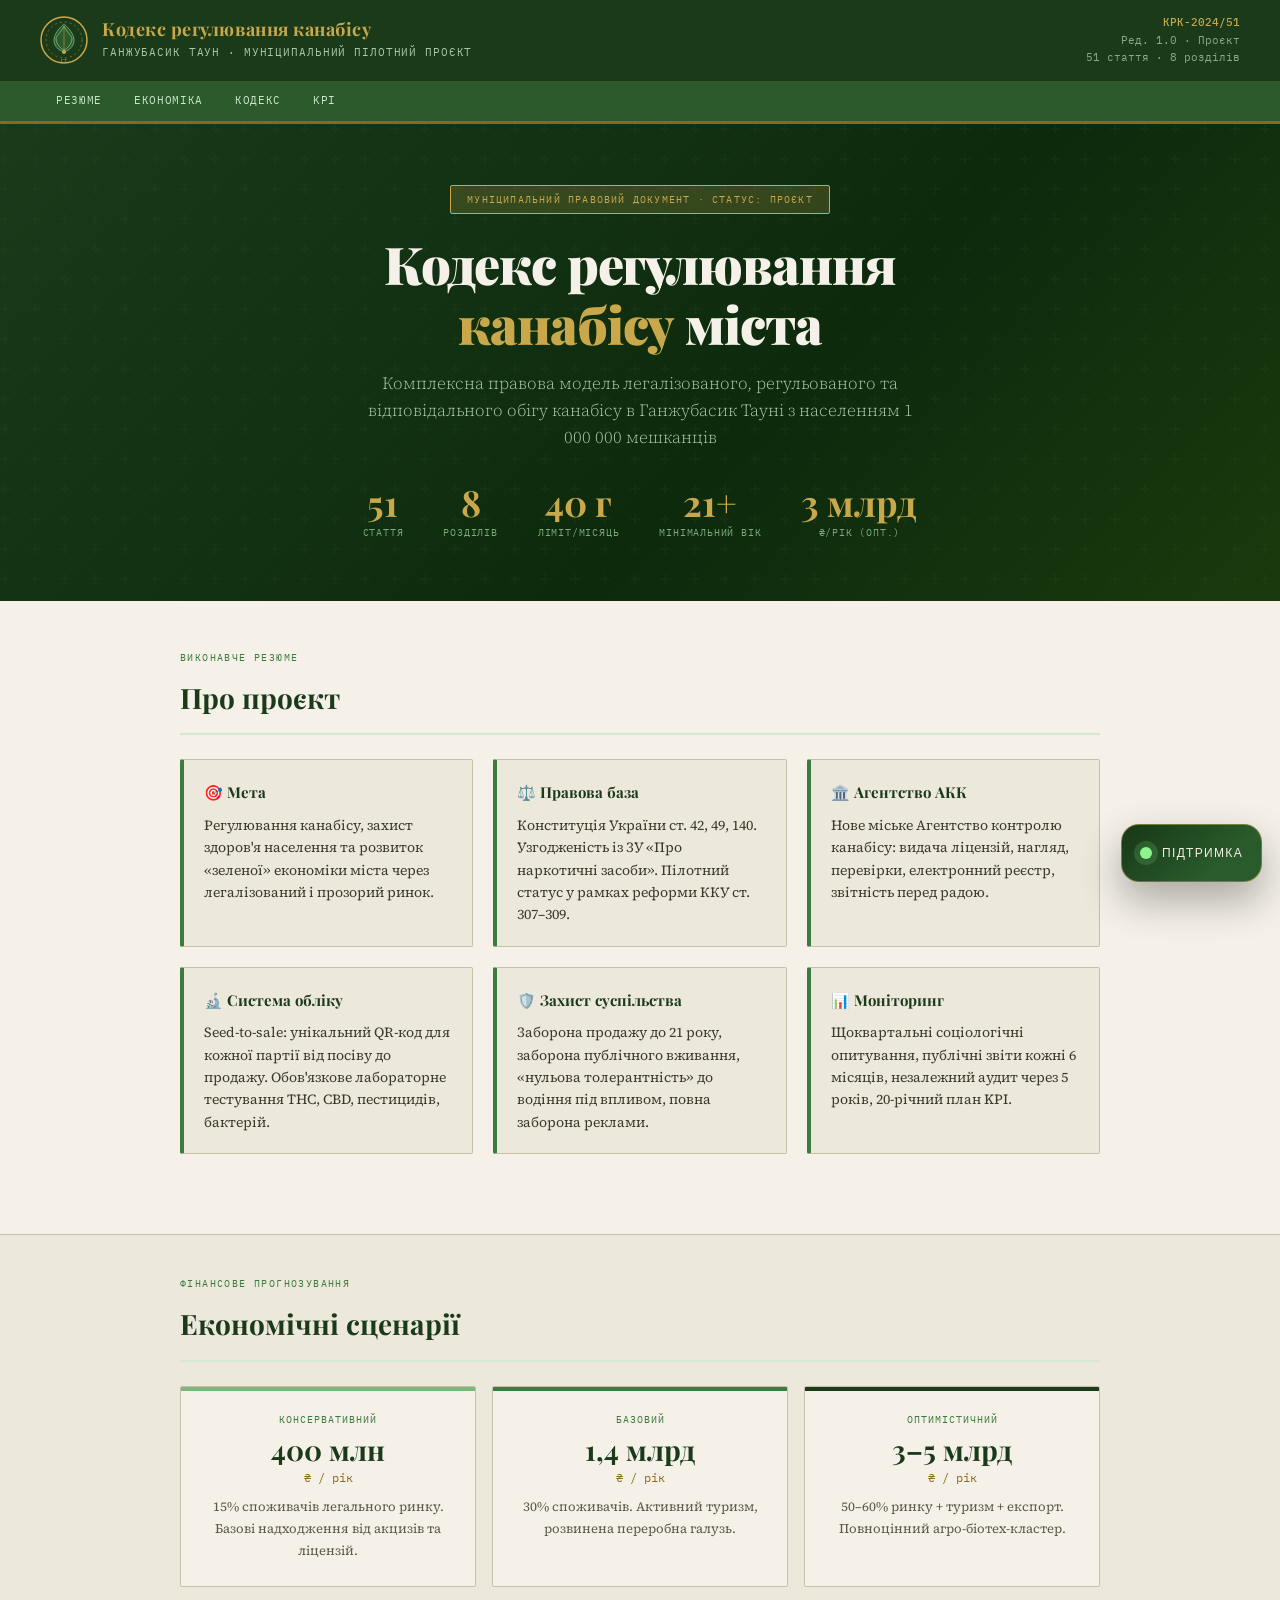
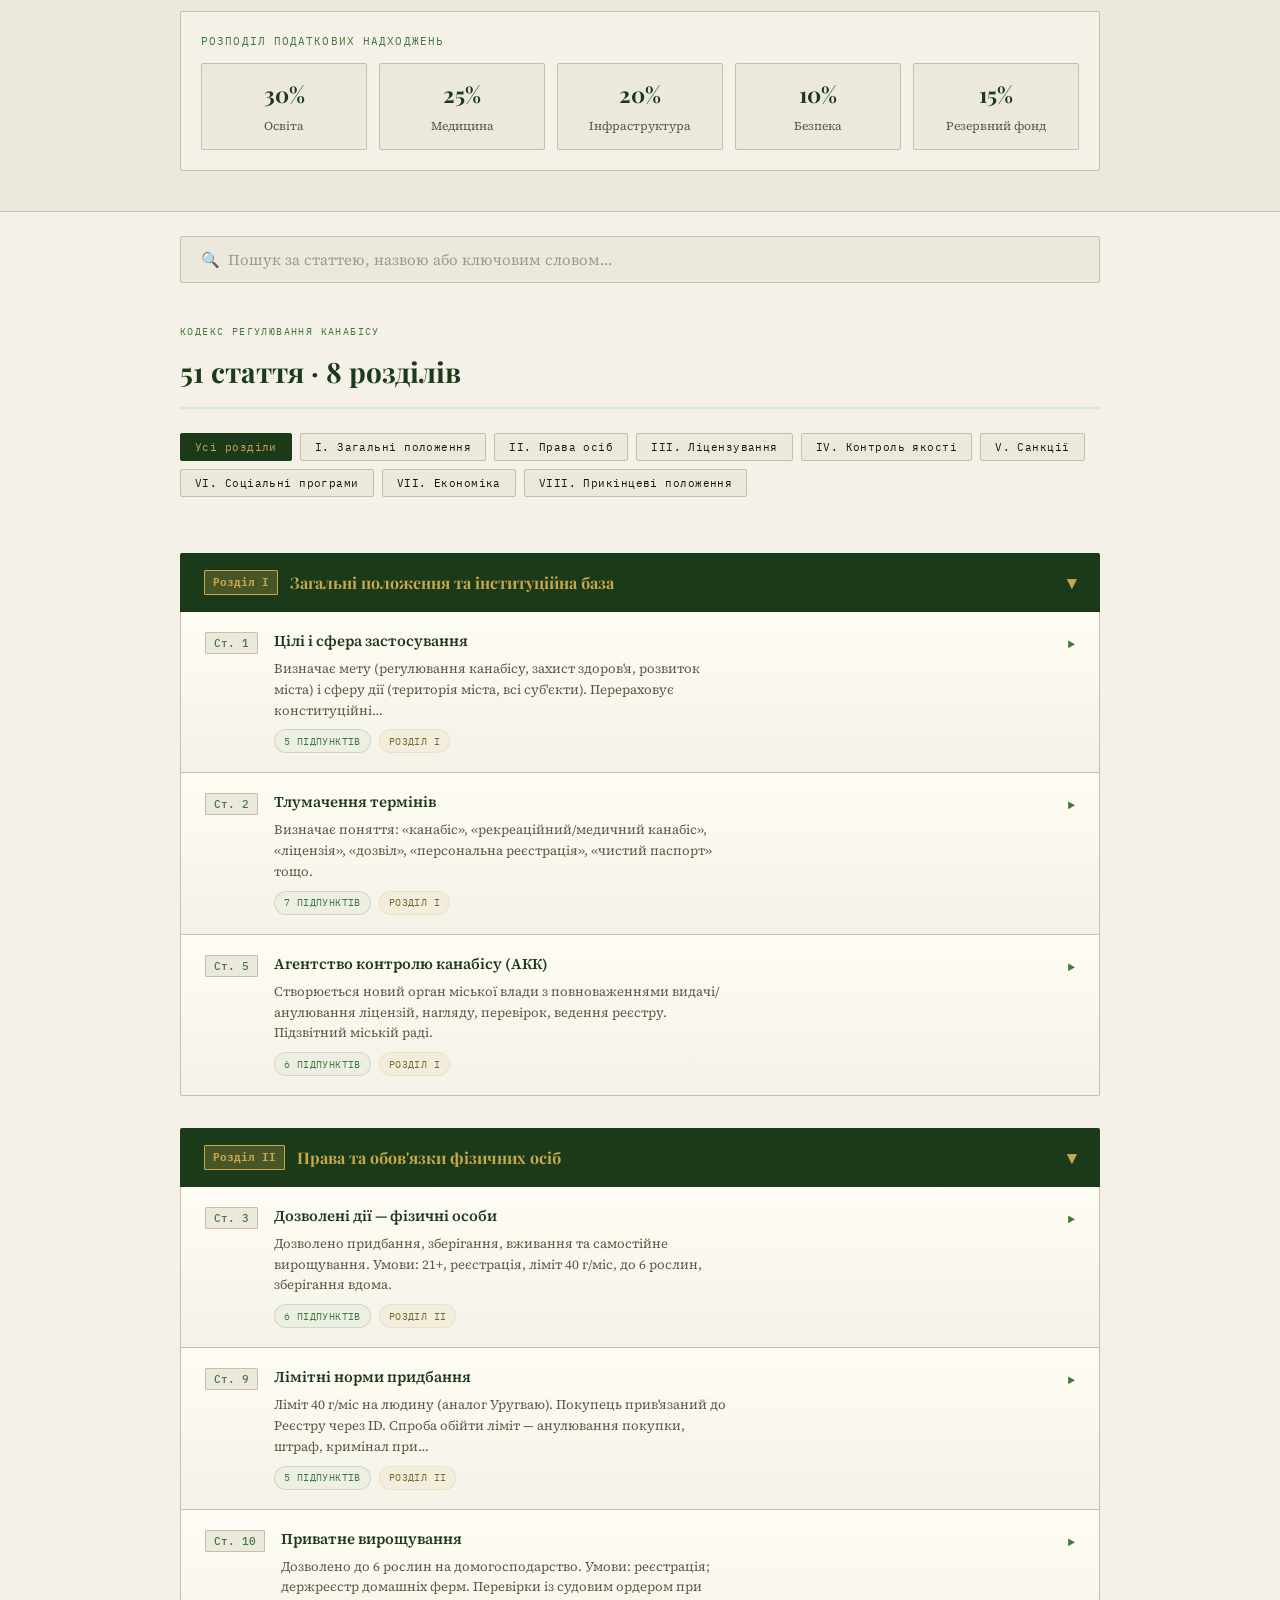
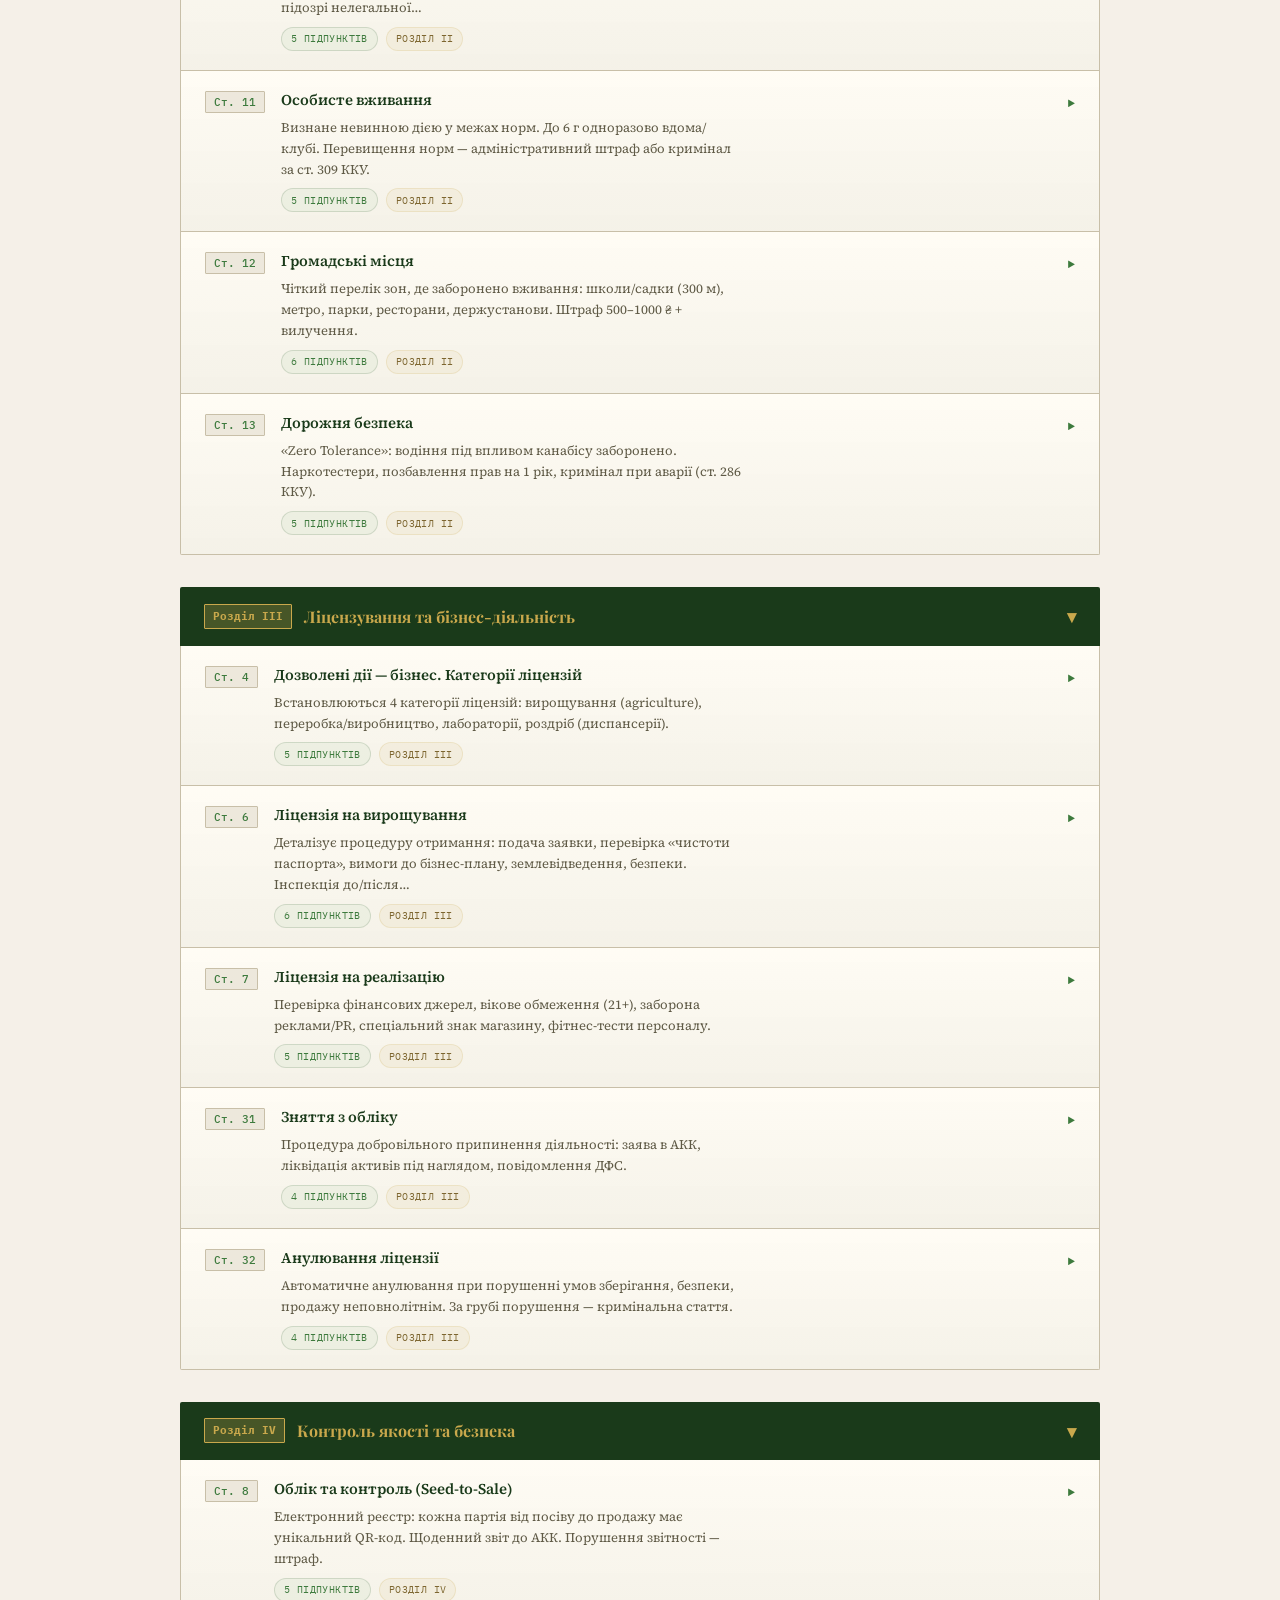
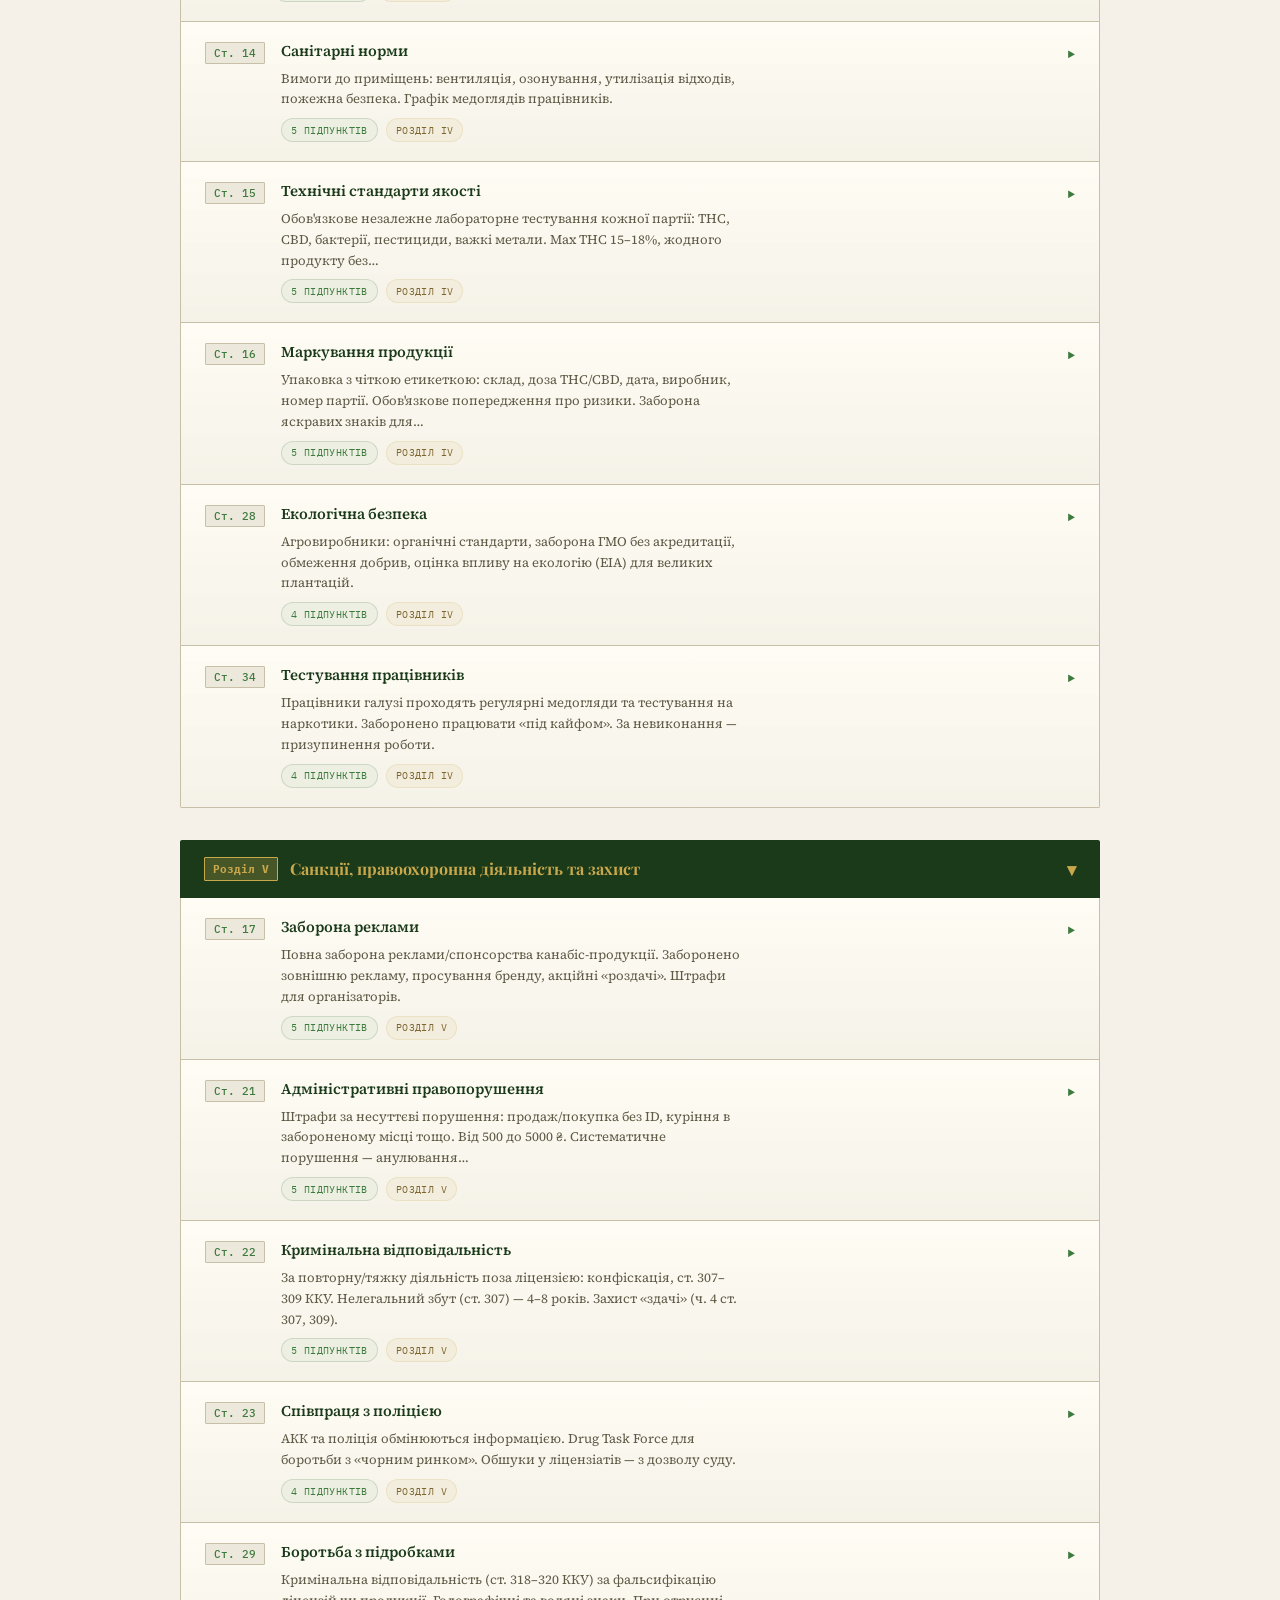
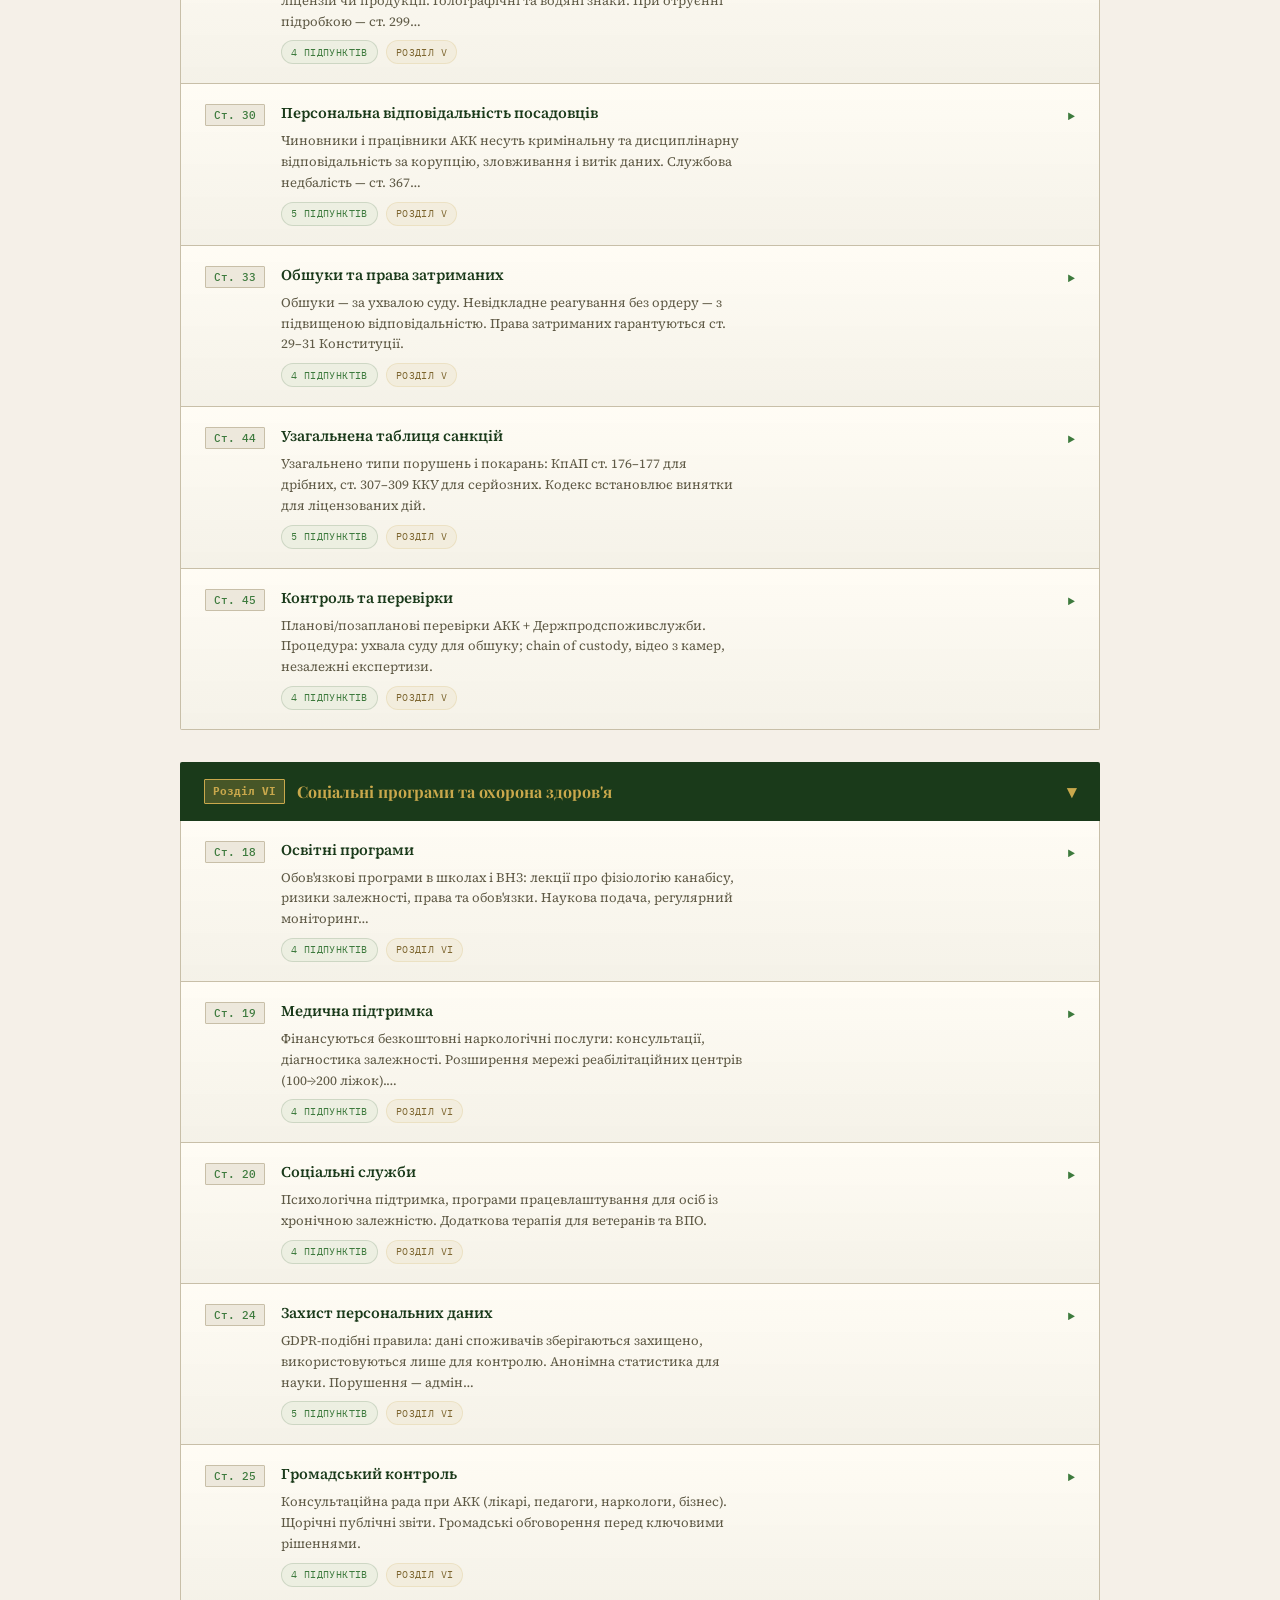
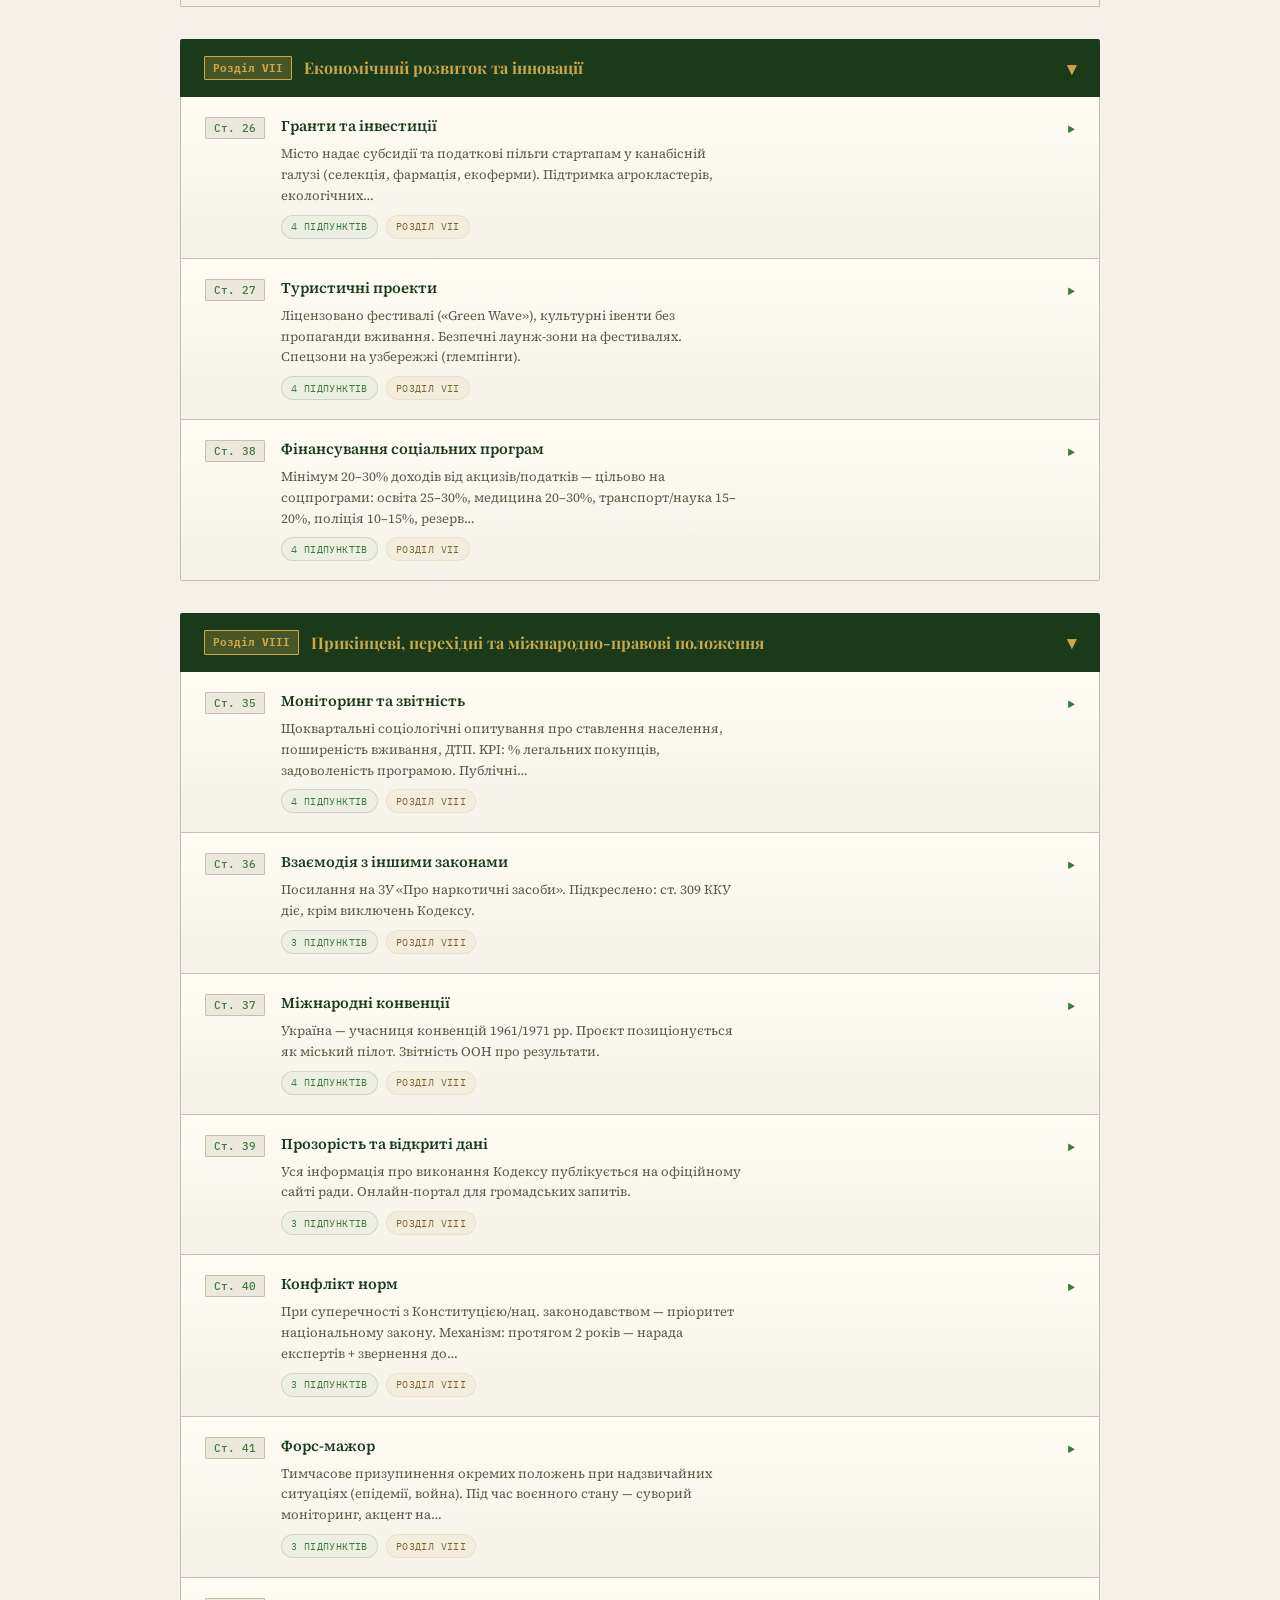
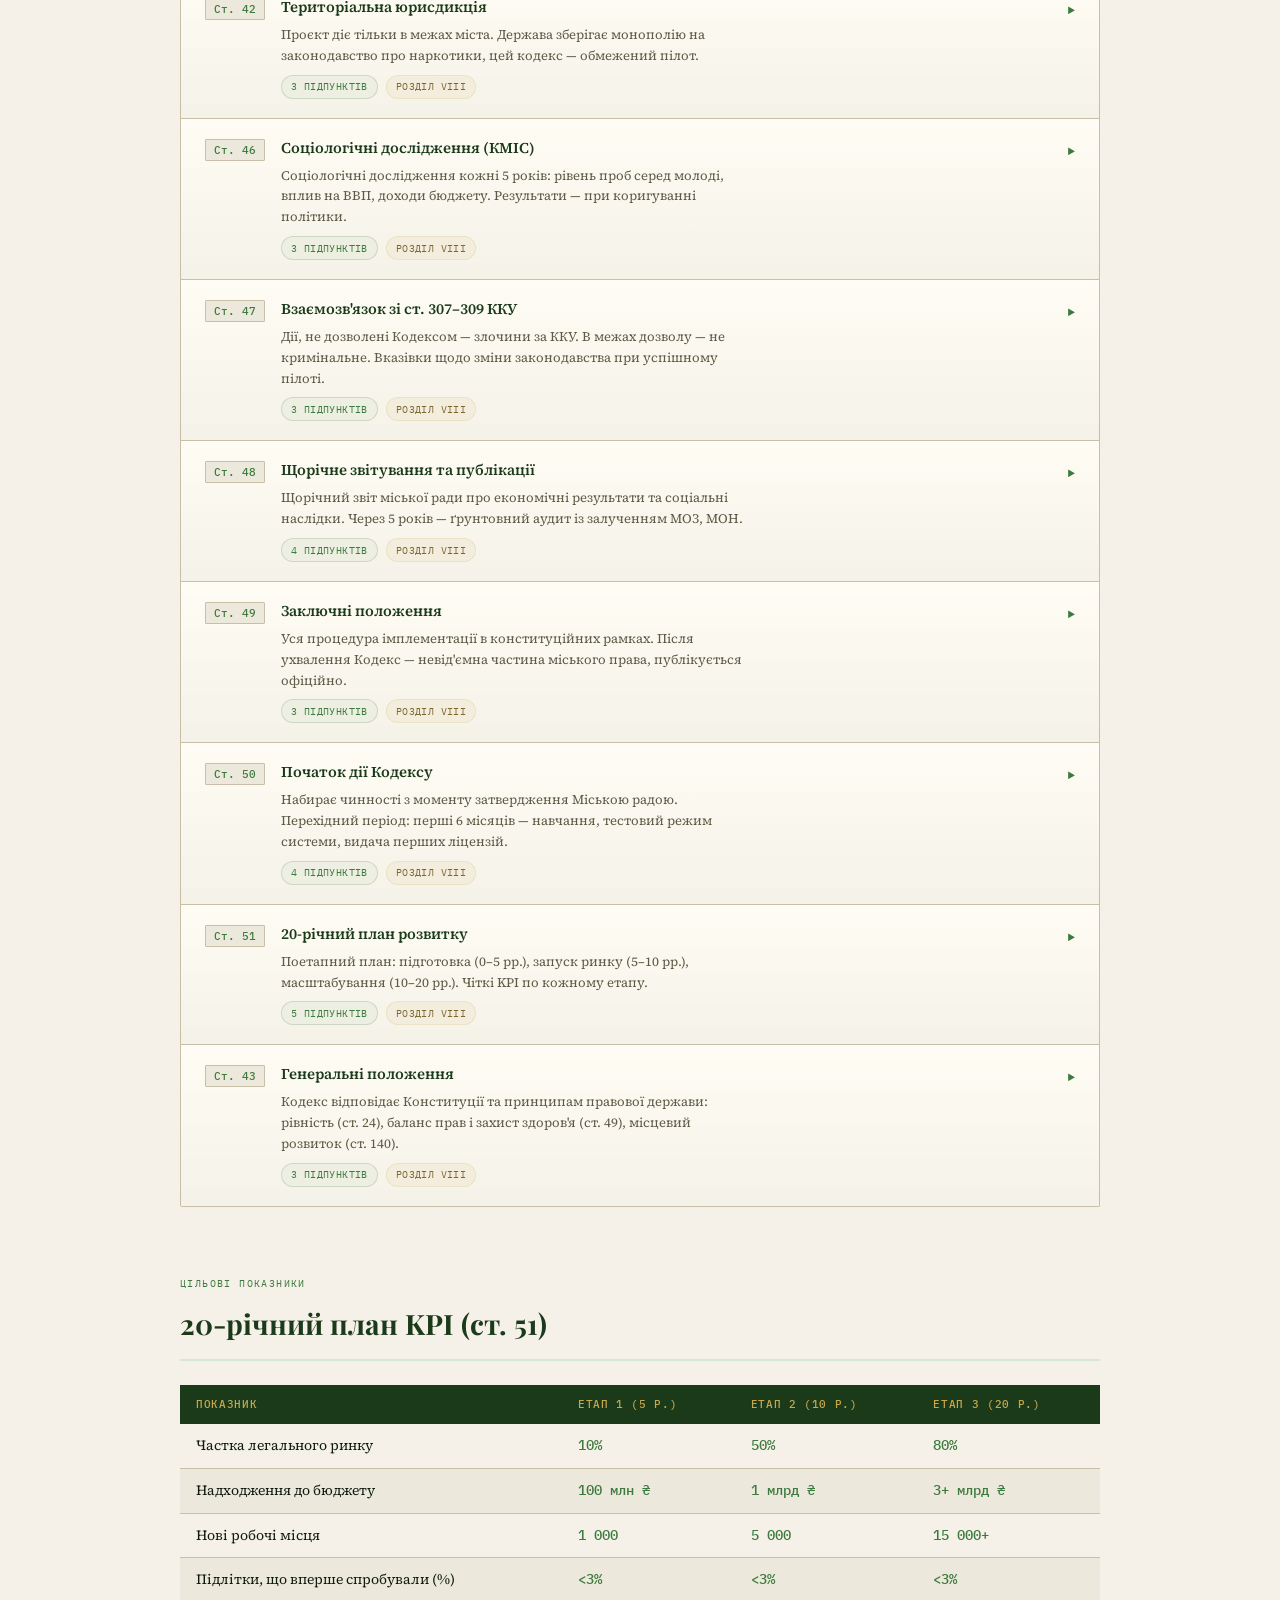
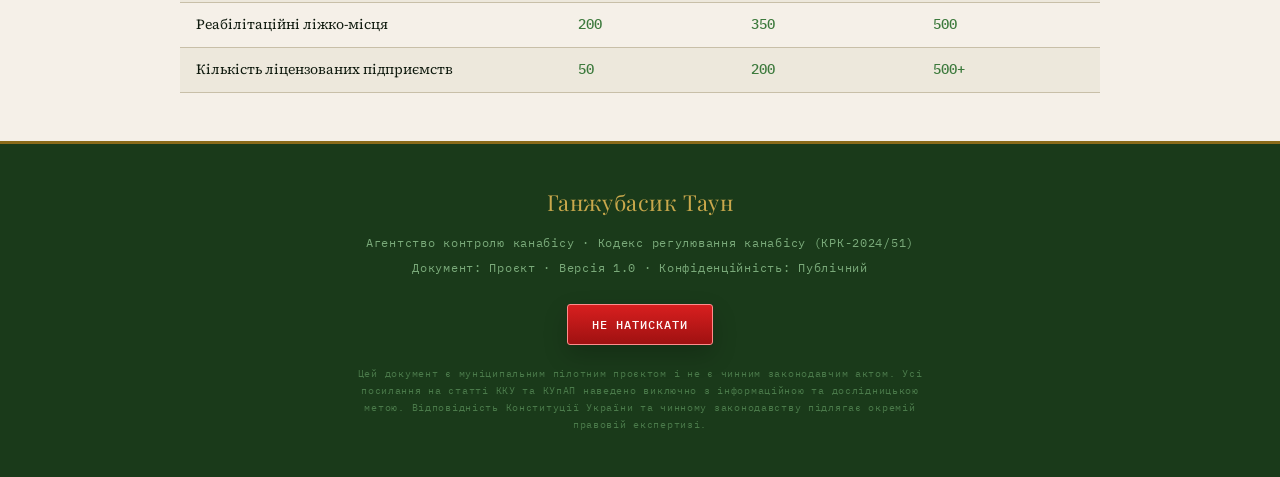
==== commit 5e6ffe89: "Add support chat and Telegram admin panel" ====
--- a/index.html
+++ b/index.html
@@ -1040,6 +1040,7 @@
     }
   }
 </style>
+<link rel="stylesheet" href="support-widget.css">
 </head>
 <body>
 
@@ -2713,5 +2714,7 @@
   queueHeightSync();
   scheduleDangerOverlaySync();
 </script>
+<script src="support-config.js"></script>
+<script type="module" src="support-widget.js"></script>
 </body>
 </html>
--- a/support-widget.css
+++ b/support-widget.css
@@ -0,0 +1,475 @@
+.support-root {
+  position: fixed;
+  inset: 0;
+  z-index: 9850;
+  pointer-events: none;
+  font-family: 'IBM Plex Mono', monospace;
+}
+
+.support-root * {
+  box-sizing: border-box;
+}
+
+.support-backdrop {
+  position: absolute;
+  inset: 0;
+  background: rgba(7, 11, 8, 0.22);
+  backdrop-filter: blur(3px);
+  opacity: 0;
+  pointer-events: none;
+  transition: opacity 0.22s ease;
+}
+
+.support-dock {
+  position: absolute;
+  right: 18px;
+  bottom: 18px;
+  display: flex;
+  flex-direction: column;
+  align-items: flex-end;
+  gap: 12px;
+  pointer-events: none;
+}
+
+.support-fab,
+.support-shell,
+.support-shell * {
+  pointer-events: auto;
+}
+
+.support-fab {
+  display: inline-flex;
+  align-items: center;
+  gap: 10px;
+  min-height: 58px;
+  padding: 0 18px;
+  border: 1px solid rgba(201, 168, 76, 0.5);
+  border-radius: 18px;
+  background:
+    linear-gradient(140deg, rgba(18, 51, 19, 0.98) 0%, rgba(38, 88, 40, 0.98) 70%),
+    linear-gradient(180deg, rgba(201, 168, 76, 0.22), rgba(201, 168, 76, 0));
+  color: #f7f0e2;
+  box-shadow: 0 18px 40px rgba(7, 14, 10, 0.32);
+  cursor: pointer;
+  transition: transform 0.18s ease, box-shadow 0.18s ease, filter 0.18s ease, opacity 0.18s ease;
+}
+
+.support-fab:hover,
+.support-fab:focus-visible {
+  transform: translateY(-2px);
+  box-shadow: 0 24px 48px rgba(7, 14, 10, 0.38);
+  filter: brightness(1.04);
+}
+
+.support-fab-dot {
+  width: 12px;
+  height: 12px;
+  border-radius: 999px;
+  background: #8ef58e;
+  box-shadow: 0 0 0 6px rgba(142, 245, 142, 0.16);
+}
+
+.support-fab-label {
+  font-size: 12px;
+  font-weight: 500;
+  letter-spacing: 0.11em;
+  text-transform: uppercase;
+}
+
+.support-root[data-open='true'] .support-fab {
+  opacity: 0;
+  transform: translateY(12px) scale(0.94);
+  pointer-events: none;
+}
+
+.support-root[data-open='true'] .support-backdrop {
+  opacity: 1;
+  pointer-events: auto;
+}
+
+.support-shell {
+  width: min(420px, calc(100vw - 28px));
+  height: min(680px, calc(100dvh - 110px));
+  opacity: 0;
+  transform: translate3d(0, 18px, 0) scale(0.985);
+  transform-origin: bottom right;
+  transition: opacity 0.22s ease, transform 0.22s ease;
+  pointer-events: none;
+}
+
+.support-shell.open {
+  opacity: 1;
+  transform: translate3d(0, 0, 0) scale(1);
+  pointer-events: auto;
+}
+
+.support-shell.expanded {
+  width: min(1080px, calc(100vw - 24px));
+  height: min(860px, calc(100dvh - 24px));
+}
+
+.support-panel {
+  display: flex;
+  flex-direction: column;
+  width: 100%;
+  height: 100%;
+  border: 1px solid rgba(26, 58, 26, 0.16);
+  border-radius: 26px;
+  overflow: hidden;
+  background:
+    linear-gradient(180deg, rgba(245, 240, 232, 0.98) 0%, rgba(236, 230, 218, 0.98) 100%);
+  box-shadow: 0 28px 70px rgba(8, 15, 10, 0.3);
+}
+
+.support-header {
+  display: flex;
+  align-items: center;
+  justify-content: space-between;
+  gap: 12px;
+  padding: 16px 18px;
+  background:
+    linear-gradient(140deg, rgba(17, 48, 18, 0.98) 0%, rgba(31, 72, 33, 0.98) 72%),
+    linear-gradient(180deg, rgba(201, 168, 76, 0.18), rgba(201, 168, 76, 0));
+  color: #f5f0e8;
+  border-bottom: 1px solid rgba(201, 168, 76, 0.16);
+}
+
+.support-titlebox {
+  display: flex;
+  align-items: center;
+  gap: 12px;
+  min-width: 0;
+}
+
+.support-avatar {
+  flex: 0 0 auto;
+  width: 42px;
+  height: 42px;
+  border-radius: 999px;
+  display: grid;
+  place-items: center;
+  font-size: 16px;
+  font-weight: 700;
+  color: #173117;
+  background: radial-gradient(circle at 30% 30%, #f1d88f 0%, #b58a24 100%);
+  box-shadow: inset 0 1px 1px rgba(255, 255, 255, 0.28);
+}
+
+.support-heading {
+  min-width: 0;
+}
+
+.support-heading strong,
+.support-heading span {
+  display: block;
+}
+
+.support-heading strong {
+  font-size: 13px;
+  letter-spacing: 0.08em;
+  text-transform: uppercase;
+  white-space: nowrap;
+  overflow: hidden;
+  text-overflow: ellipsis;
+}
+
+.support-heading span {
+  margin-top: 3px;
+  font-size: 10px;
+  letter-spacing: 0.08em;
+  text-transform: uppercase;
+  color: #b7cbb7;
+}
+
+.support-toolbar {
+  display: flex;
+  align-items: center;
+  gap: 8px;
+}
+
+.support-action {
+  width: 36px;
+  height: 36px;
+  border: 1px solid rgba(201, 168, 76, 0.18);
+  border-radius: 12px;
+  background: rgba(245, 240, 232, 0.08);
+  color: #f5f0e8;
+  font: inherit;
+  font-size: 16px;
+  cursor: pointer;
+  transition: background 0.18s ease, transform 0.18s ease;
+}
+
+.support-action:hover,
+.support-action:focus-visible {
+  background: rgba(245, 240, 232, 0.16);
+  transform: translateY(-1px);
+}
+
+.support-status {
+  display: flex;
+  align-items: center;
+  justify-content: space-between;
+  gap: 10px;
+  padding: 10px 16px;
+  background: rgba(212, 232, 212, 0.52);
+  border-bottom: 1px solid rgba(26, 58, 26, 0.08);
+}
+
+.support-status-badges {
+  display: flex;
+  align-items: center;
+  gap: 8px;
+  flex-wrap: wrap;
+}
+
+.support-pill {
+  display: inline-flex;
+  align-items: center;
+  min-height: 24px;
+  padding: 0 10px;
+  border-radius: 999px;
+  background: rgba(26, 58, 26, 0.08);
+  color: #214521;
+  font-size: 10px;
+  letter-spacing: 0.08em;
+  text-transform: uppercase;
+}
+
+.support-pill-muted {
+  background: rgba(201, 168, 76, 0.14);
+  color: #725514;
+}
+
+.support-status-note {
+  min-width: 0;
+  text-align: right;
+  font-size: 10px;
+  line-height: 1.45;
+  color: #4d664d;
+}
+
+.support-messages {
+  flex: 1;
+  min-height: 0;
+  overflow: auto;
+  display: flex;
+  flex-direction: column;
+  gap: 12px;
+  padding: 18px 16px;
+  background:
+    radial-gradient(circle at top, rgba(212, 232, 212, 0.2), rgba(212, 232, 212, 0) 32%),
+    linear-gradient(180deg, rgba(255, 255, 255, 0.24) 0%, rgba(235, 228, 214, 0.88) 100%);
+}
+
+.support-day {
+  align-self: center;
+  padding: 6px 12px;
+  border-radius: 999px;
+  background: rgba(26, 58, 26, 0.06);
+  color: #3d5d3d;
+  font-size: 10px;
+  letter-spacing: 0.08em;
+  text-transform: uppercase;
+}
+
+.support-row {
+  display: flex;
+}
+
+.support-row.visitor {
+  justify-content: flex-end;
+}
+
+.support-row.system {
+  justify-content: center;
+}
+
+.support-bubble {
+  max-width: min(82%, 470px);
+  padding: 12px 14px;
+  border-radius: 20px;
+  box-shadow: 0 8px 18px rgba(15, 26, 14, 0.08);
+}
+
+.support-row.support .support-bubble {
+  background: #ffffff;
+  border: 1px solid rgba(26, 58, 26, 0.08);
+  color: #203620;
+  border-bottom-left-radius: 8px;
+}
+
+.support-row.visitor .support-bubble {
+  background: linear-gradient(180deg, rgba(38, 92, 40, 0.96) 0%, rgba(24, 63, 26, 0.96) 100%);
+  color: #f5f0e8;
+  border-bottom-right-radius: 8px;
+}
+
+.support-row.system .support-bubble {
+  background: rgba(201, 168, 76, 0.16);
+  color: #6b5215;
+  border-radius: 16px;
+  text-align: center;
+}
+
+.support-bubble-author {
+  margin-bottom: 6px;
+  font-size: 10px;
+  letter-spacing: 0.06em;
+  text-transform: uppercase;
+  opacity: 0.68;
+}
+
+.support-bubble-text {
+  font-family: 'Source Serif 4', Georgia, serif;
+  font-size: 16px;
+  line-height: 1.55;
+  white-space: pre-wrap;
+  word-break: break-word;
+}
+
+.support-bubble-meta {
+  margin-top: 8px;
+  font-size: 10px;
+  letter-spacing: 0.06em;
+  opacity: 0.62;
+}
+
+.support-empty {
+  margin: auto;
+  max-width: 320px;
+  padding: 18px 20px;
+  border-radius: 22px;
+  border: 1px dashed rgba(26, 58, 26, 0.2);
+  background: rgba(255, 255, 255, 0.5);
+  color: #345034;
+  text-align: center;
+  font-size: 12px;
+  line-height: 1.6;
+}
+
+.support-compose {
+  padding: 14px 16px 16px;
+  background: rgba(245, 240, 232, 0.96);
+  border-top: 1px solid rgba(26, 58, 26, 0.1);
+}
+
+.support-textarea {
+  width: 100%;
+  min-height: 54px;
+  max-height: 156px;
+  resize: none;
+  padding: 14px 14px 12px;
+  border: 1px solid rgba(26, 58, 26, 0.14);
+  border-radius: 18px;
+  background: rgba(255, 255, 255, 0.94);
+  color: #132113;
+  font: inherit;
+  font-size: 13px;
+  line-height: 1.5;
+  outline: none;
+  transition: border-color 0.18s ease, box-shadow 0.18s ease;
+}
+
+.support-textarea:focus {
+  border-color: rgba(61, 122, 61, 0.58);
+  box-shadow: 0 0 0 4px rgba(122, 184, 122, 0.12);
+}
+
+.support-compose-row {
+  display: flex;
+  align-items: center;
+  justify-content: space-between;
+  gap: 12px;
+  margin-top: 10px;
+}
+
+.support-hint {
+  max-width: 240px;
+  color: #556f55;
+  font-size: 10px;
+  line-height: 1.5;
+}
+
+.support-send {
+  flex: 0 0 auto;
+  min-width: 132px;
+  min-height: 44px;
+  padding: 0 16px;
+  border: 1px solid rgba(201, 168, 76, 0.4);
+  border-radius: 14px;
+  background: linear-gradient(180deg, rgba(196, 147, 32, 0.98) 0%, rgba(141, 103, 17, 0.98) 100%);
+  color: #fff7e1;
+  font: inherit;
+  font-size: 12px;
+  letter-spacing: 0.08em;
+  text-transform: uppercase;
+  cursor: pointer;
+  transition: transform 0.18s ease, filter 0.18s ease;
+}
+
+.support-send:hover,
+.support-send:focus-visible {
+  transform: translateY(-1px);
+  filter: brightness(1.04);
+}
+
+.support-send:disabled {
+  opacity: 0.6;
+  cursor: wait;
+}
+
+body.support-chat-open {
+  overflow: hidden;
+}
+
+@media (max-width: 720px) {
+  .support-dock {
+    right: 12px;
+    left: 12px;
+    bottom: 12px;
+    align-items: stretch;
+  }
+
+  .support-fab {
+    width: 100%;
+    justify-content: center;
+  }
+
+  .support-shell,
+  .support-shell.expanded {
+    position: fixed;
+    inset: 0;
+    width: 100vw;
+    height: 100dvh;
+    transform-origin: center;
+  }
+
+  .support-panel {
+    border-radius: 0;
+  }
+
+  .support-action[data-support-action='expand'] {
+    display: none;
+  }
+
+  .support-status {
+    align-items: flex-start;
+    flex-direction: column;
+  }
+
+  .support-status-note {
+    text-align: left;
+  }
+
+  .support-compose-row {
+    align-items: stretch;
+    flex-direction: column;
+  }
+
+  .support-hint,
+  .support-send {
+    max-width: none;
+    width: 100%;
+  }
+}
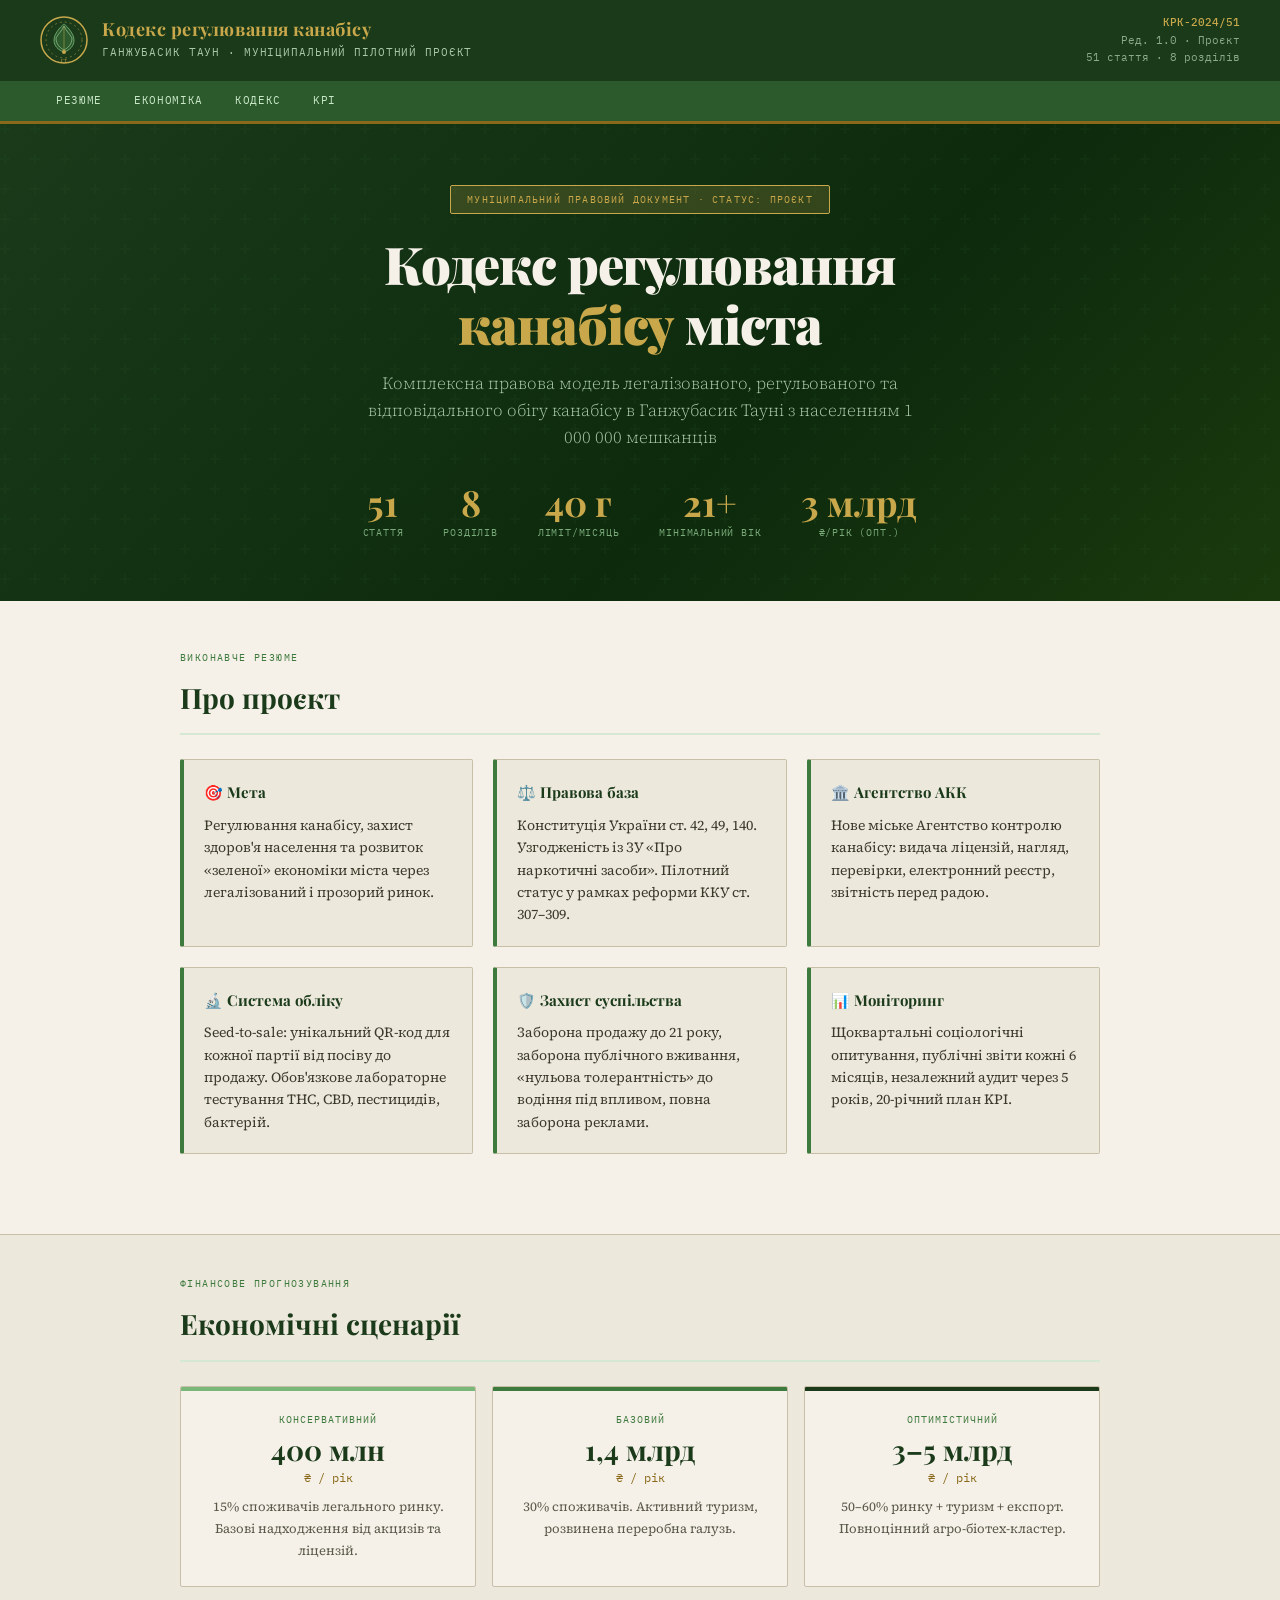
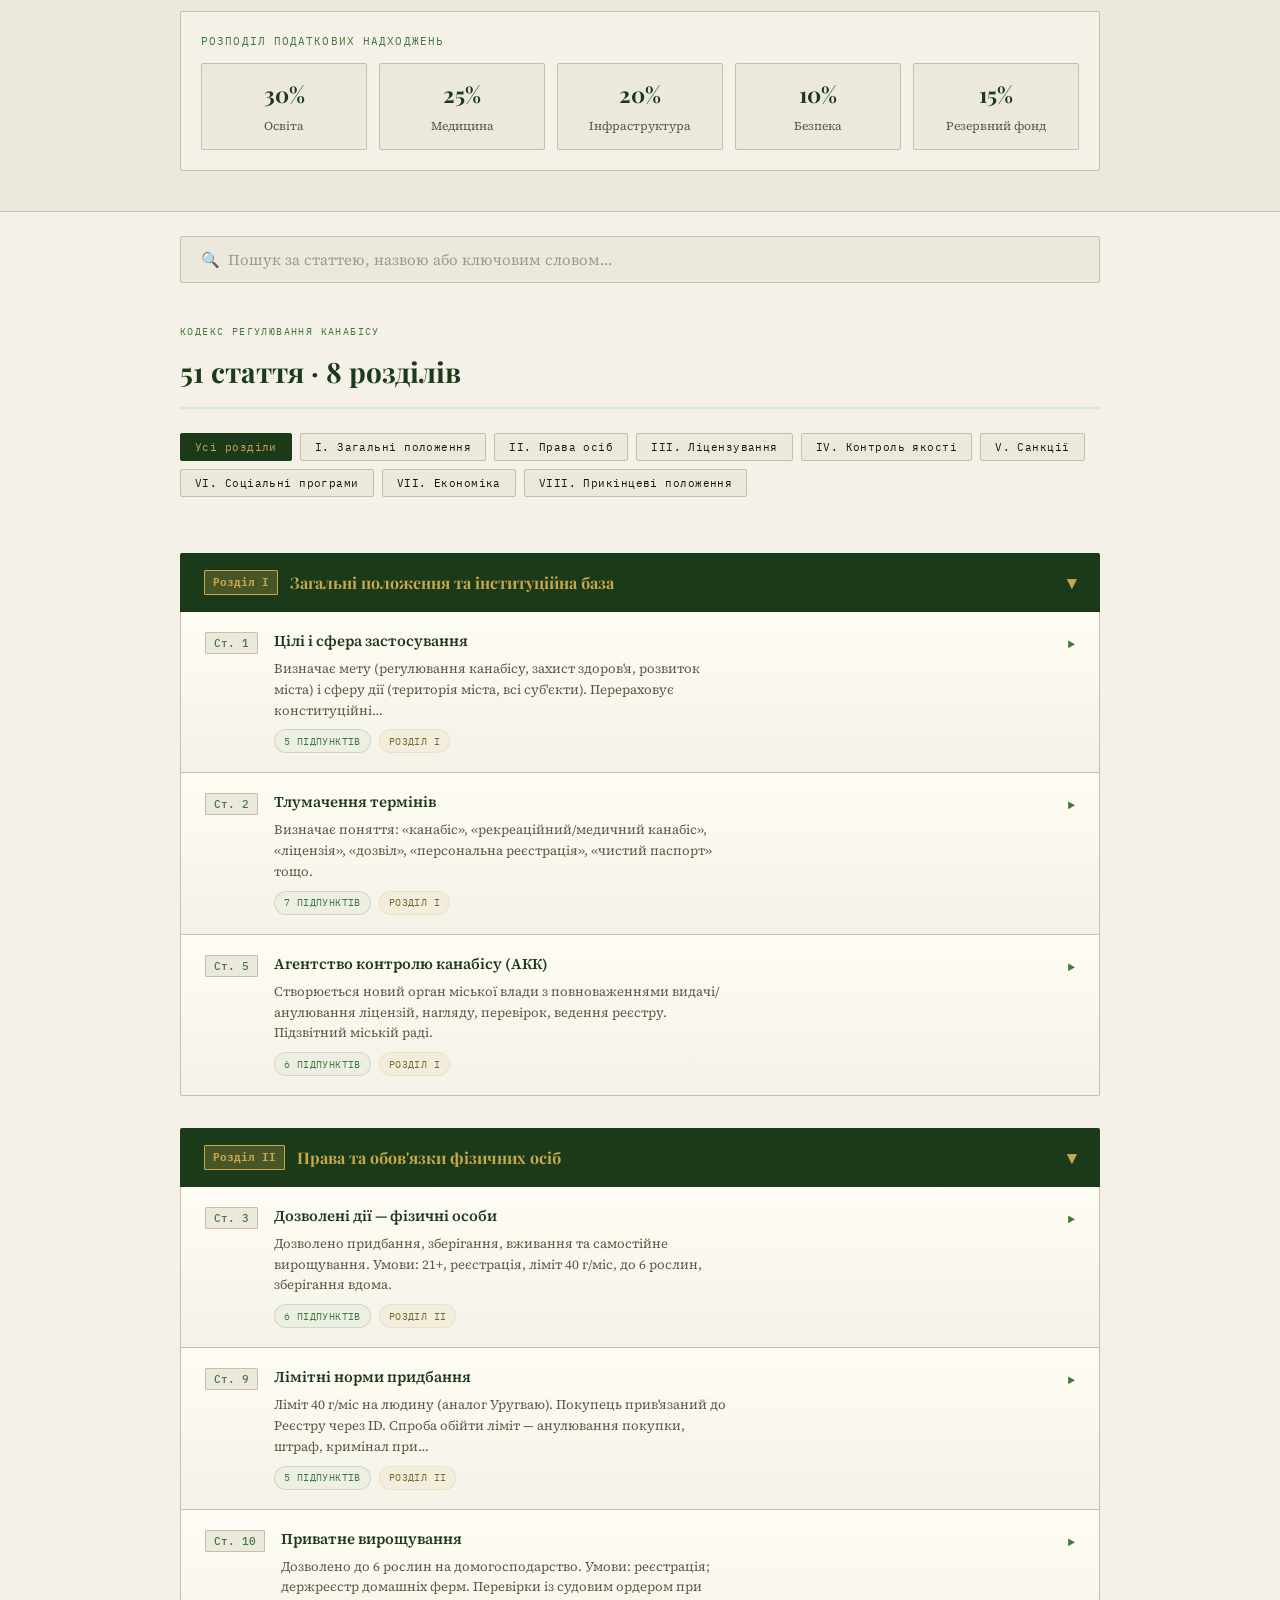
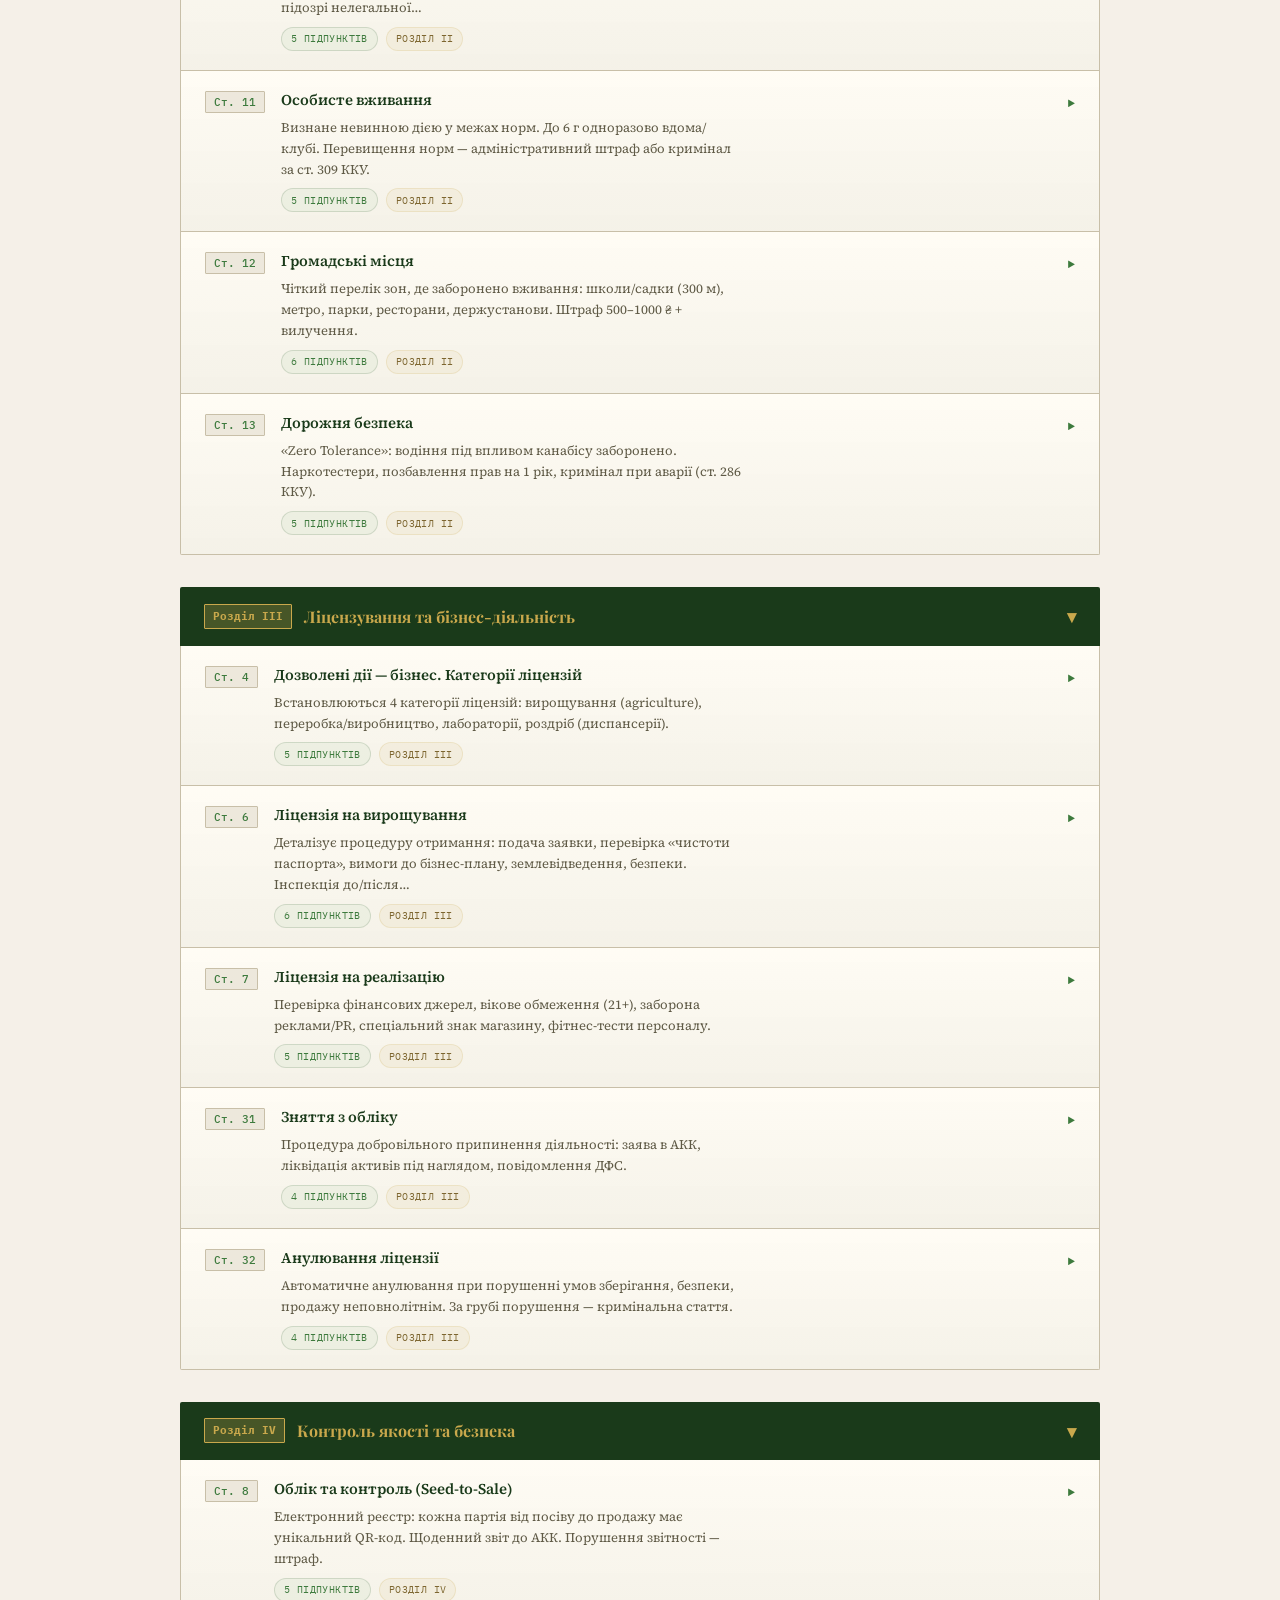
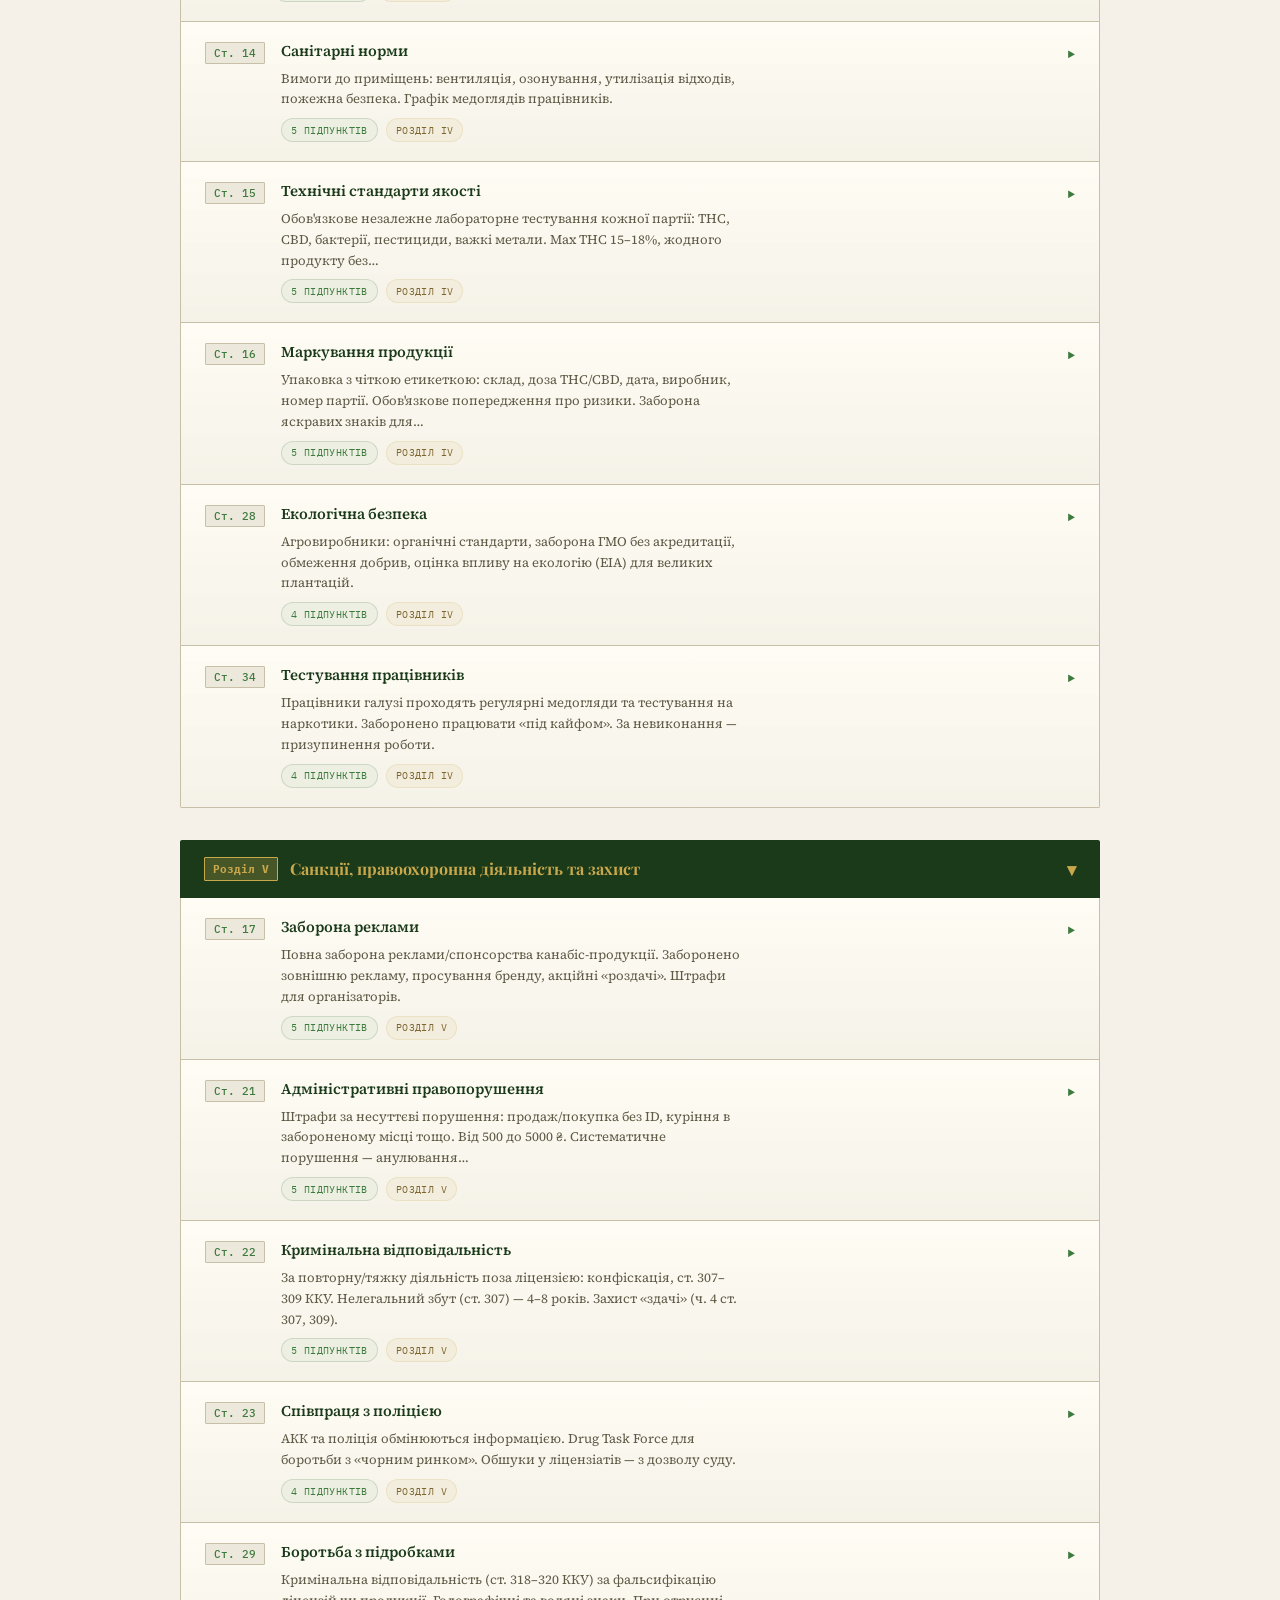
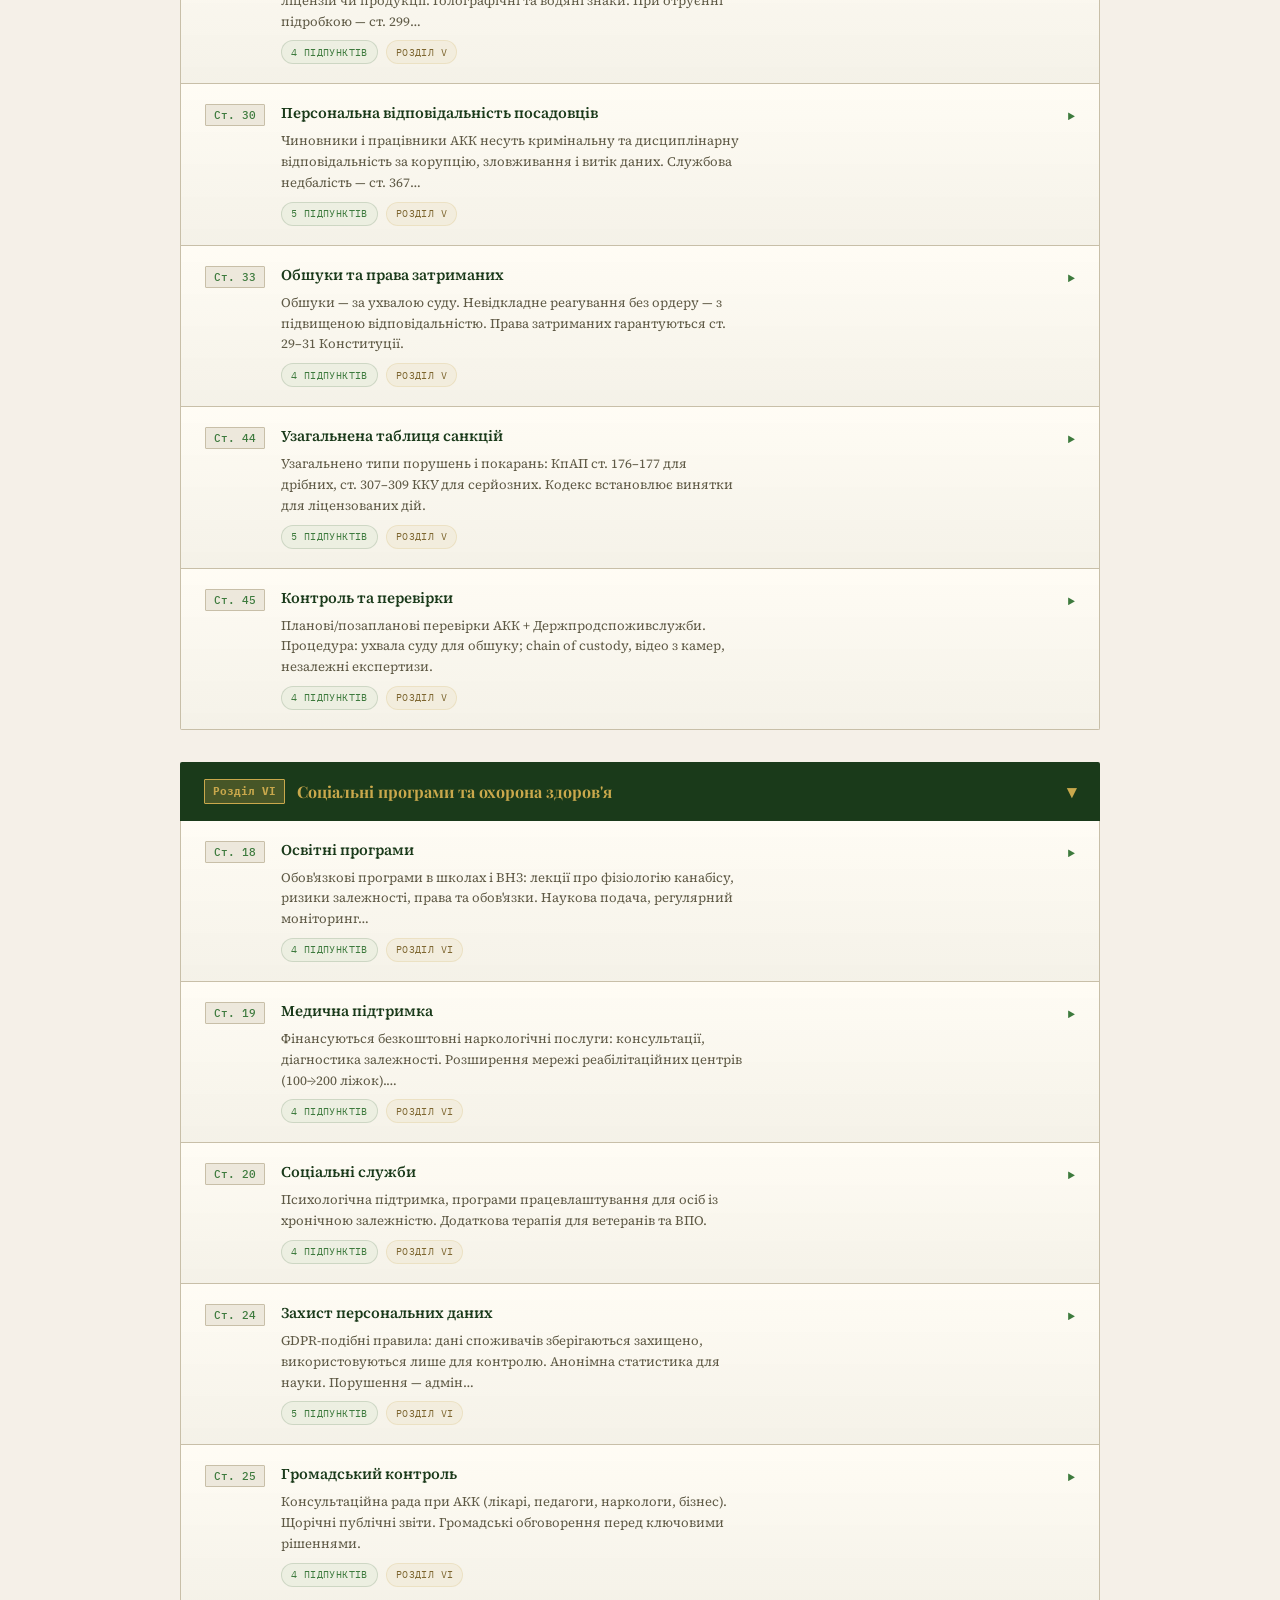
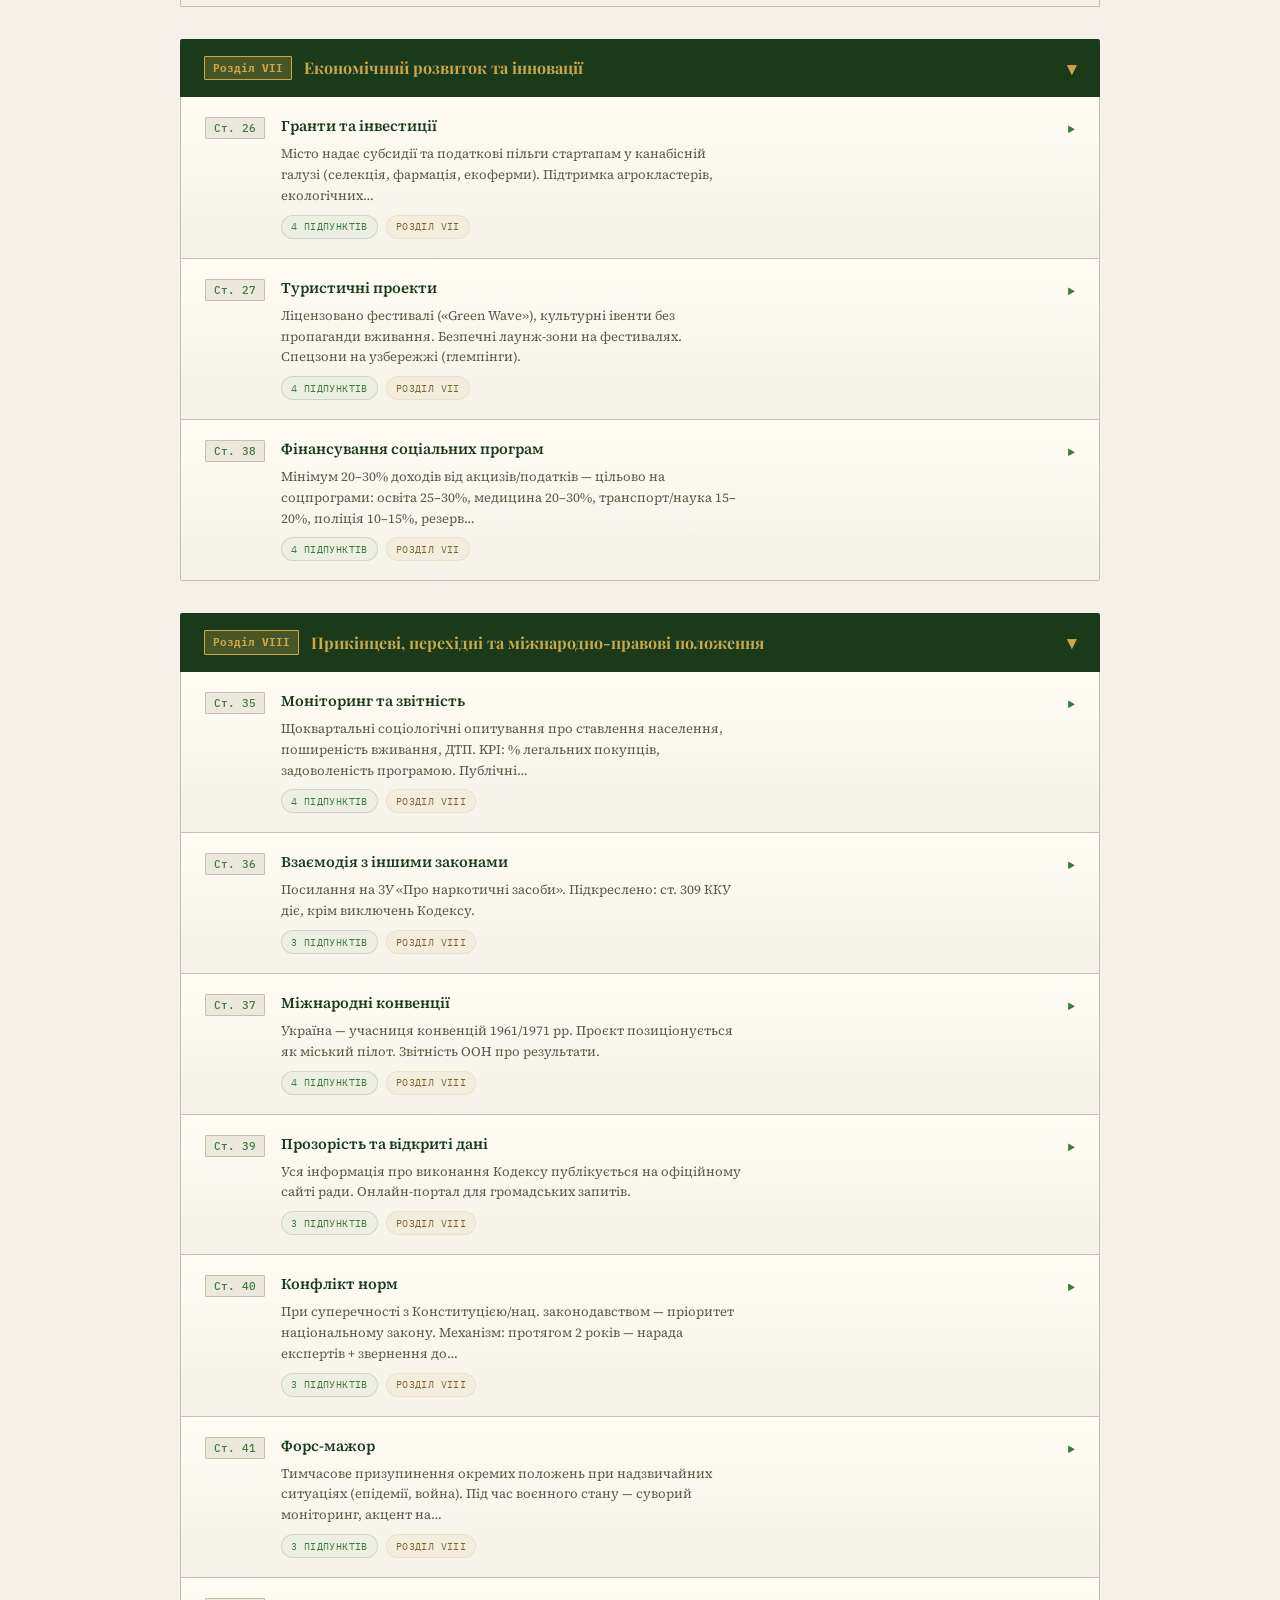
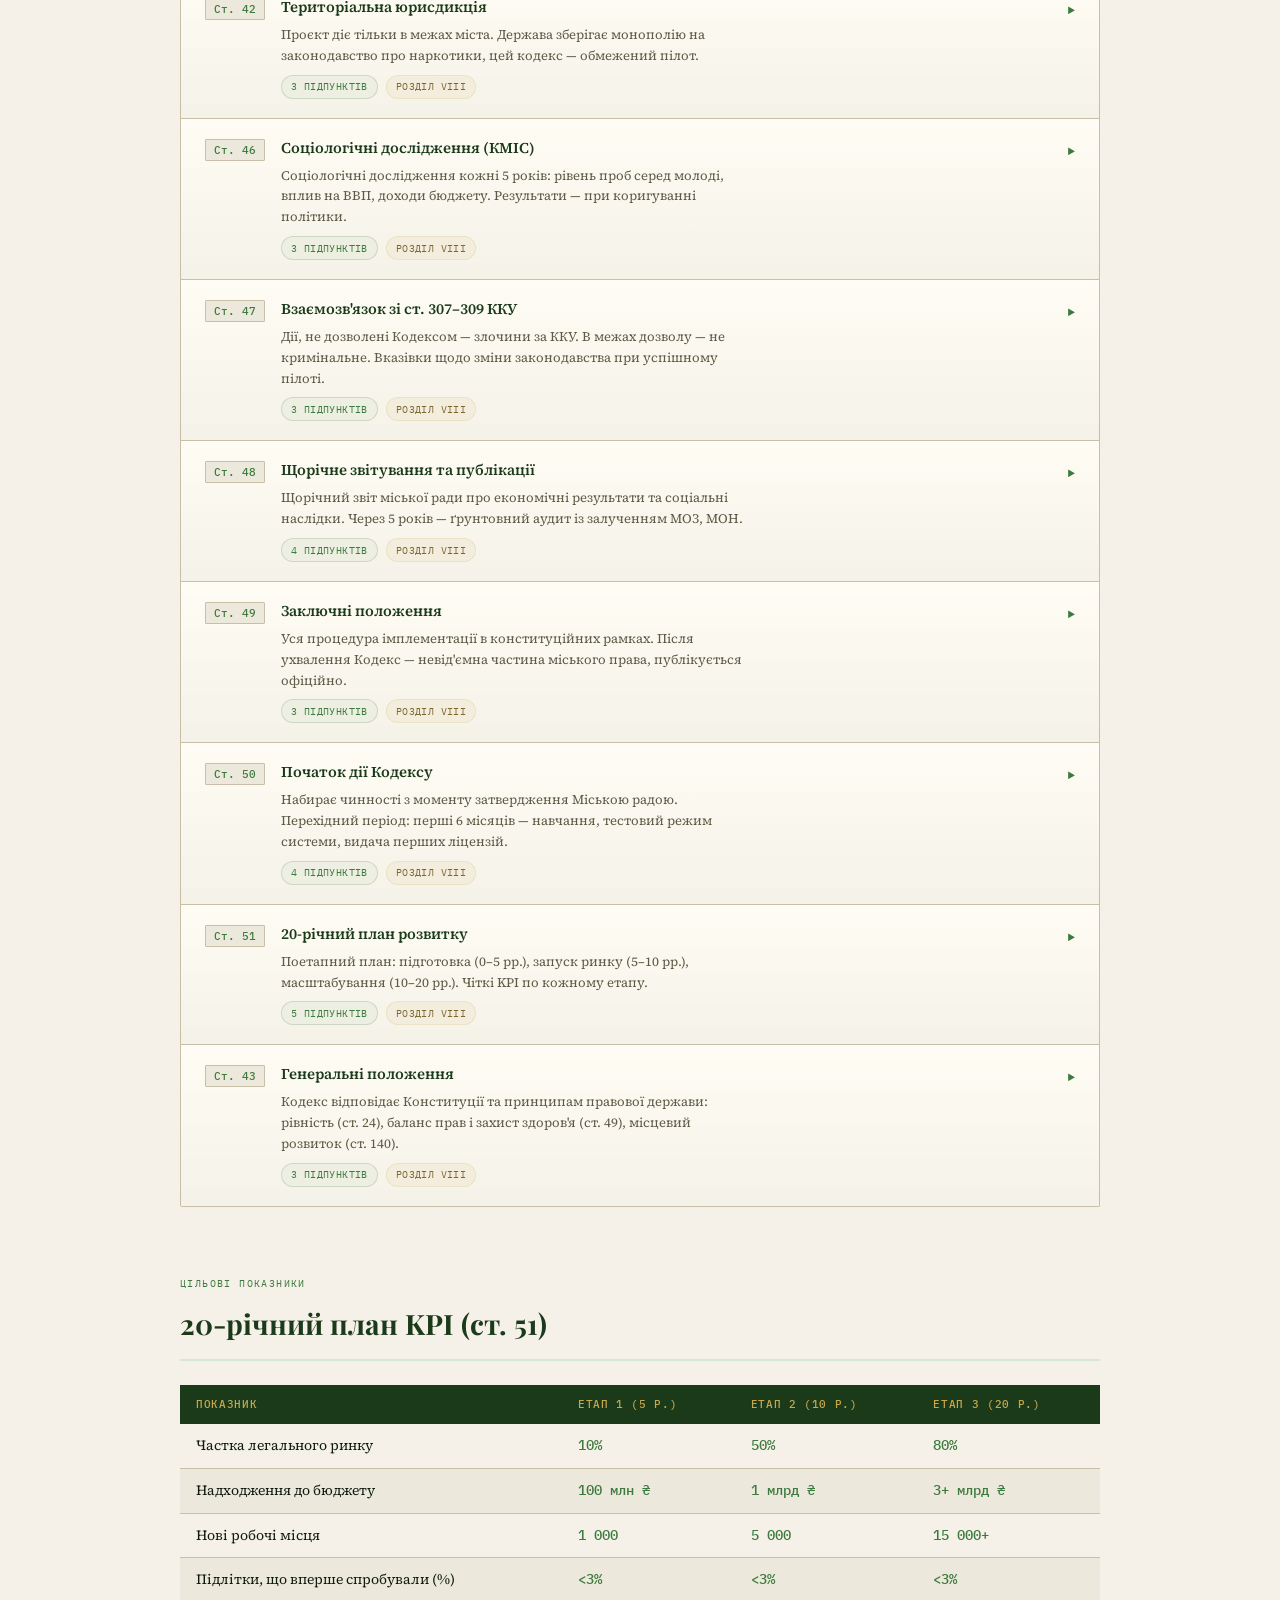
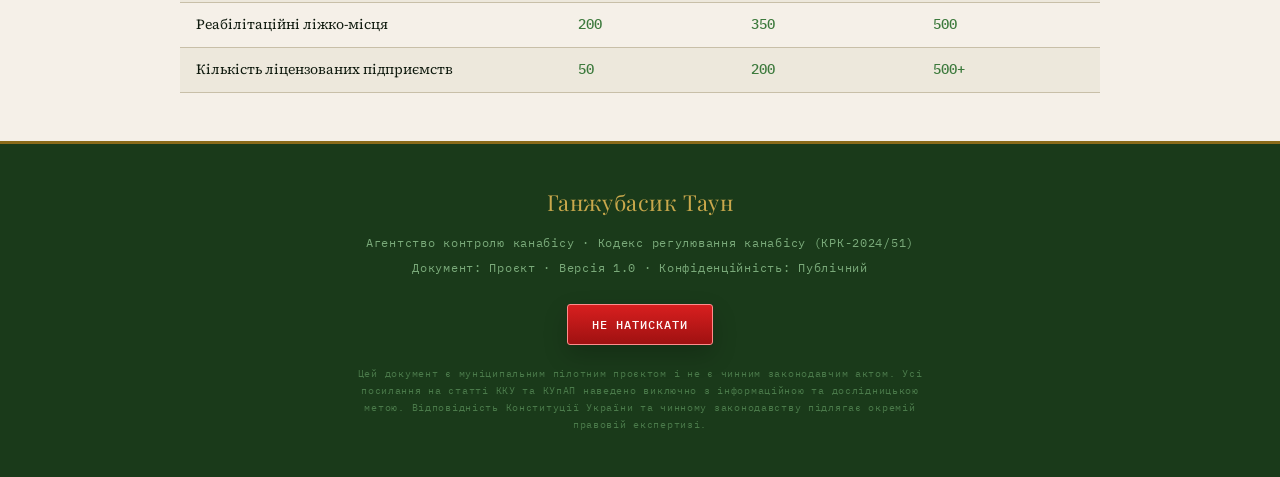
==== commit 5d247690: "Remove support widget and backend files, clean up site" ====
--- a/index.html
+++ b/index.html
@@ -4,6 +4,7 @@
 <meta charset="UTF-8">
 <meta name="viewport" content="width=device-width, initial-scale=1.0">
 <title>Кодекс регулювання канабісу — Ганжубасик Таун</title>
+<link rel="icon" type="image/svg+xml" href="assets/site-emblem.svg">
 <link rel="preconnect" href="https://fonts.googleapis.com">
 <link href="https://fonts.googleapis.com/css2?family=Playfair+Display:wght@400;700;900&family=Source+Serif+4:ital,wght@0,300;0,400;0,600;1,400&family=IBM+Plex+Mono:wght@400;500&display=swap" rel="stylesheet">
 <style>
@@ -1040,7 +1041,6 @@
     }
   }
 </style>
-<link rel="stylesheet" href="support-widget.css">
 </head>
 <body>
 
@@ -1048,16 +1048,7 @@
 <header class="site-header">
   <div class="header-top">
     <div class="header-logo">
-      <svg class="logo-emblem" viewBox="0 0 48 48" fill="none" xmlns="http://www.w3.org/2000/svg">
-        <circle cx="24" cy="24" r="23" stroke="#c9a84c" stroke-width="1.5"/>
-        <circle cx="24" cy="24" r="18" stroke="#c9a84c" stroke-width="0.5" stroke-dasharray="2 3"/>
-        <path d="M24 8 C24 8 14 16 14 24 C14 30 18 34 24 36 C30 34 34 30 34 24 C34 16 24 8 24 8Z" fill="#2d5a2d" stroke="#7ab87a" stroke-width="0.8"/>
-        <path d="M24 10 C22 15 18 18 16 22 C16 28 20 32 24 34" stroke="#a8d8a8" stroke-width="0.6" fill="none"/>
-        <path d="M24 10 C26 15 30 18 32 22 C32 28 28 32 24 34" stroke="#a8d8a8" stroke-width="0.6" fill="none"/>
-        <path d="M24 10 C24 20 24 28 24 36" stroke="#c9a84c" stroke-width="0.5"/>
-        <circle cx="24" cy="36" r="2" fill="#c9a84c"/>
-        <text x="24" y="46" text-anchor="middle" font-size="5" font-family="serif" fill="#c9a84c">ГТ</text>
-      </svg>
+      <img class="logo-emblem" src="assets/site-emblem.svg" alt="">
       <div class="header-title-group">
         <h1>Кодекс регулювання канабісу</h1>
         <p>Ганжубасик Таун · Муніципальний пілотний проєкт</p>
@@ -2714,7 +2705,5 @@
   queueHeightSync();
   scheduleDangerOverlaySync();
 </script>
-<script src="support-config.js"></script>
-<script type="module" src="support-widget.js"></script>
 </body>
 </html>
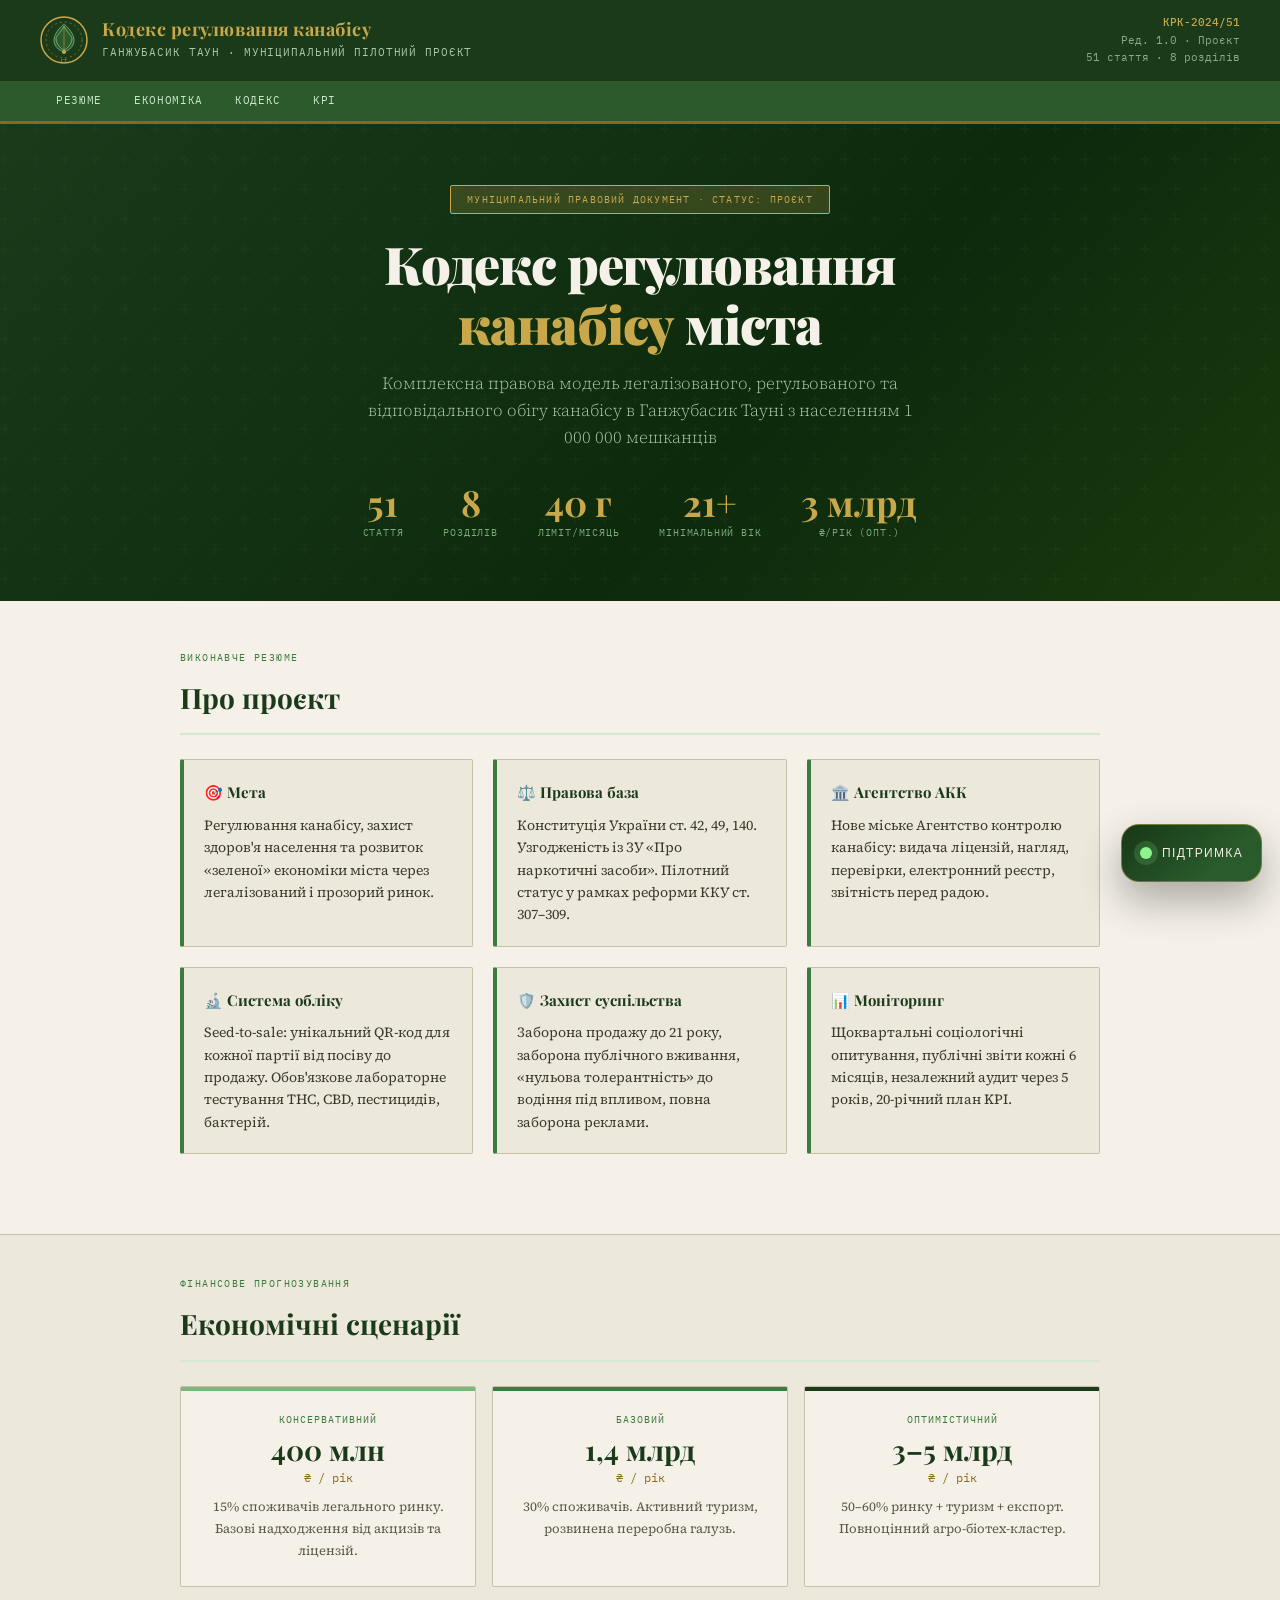
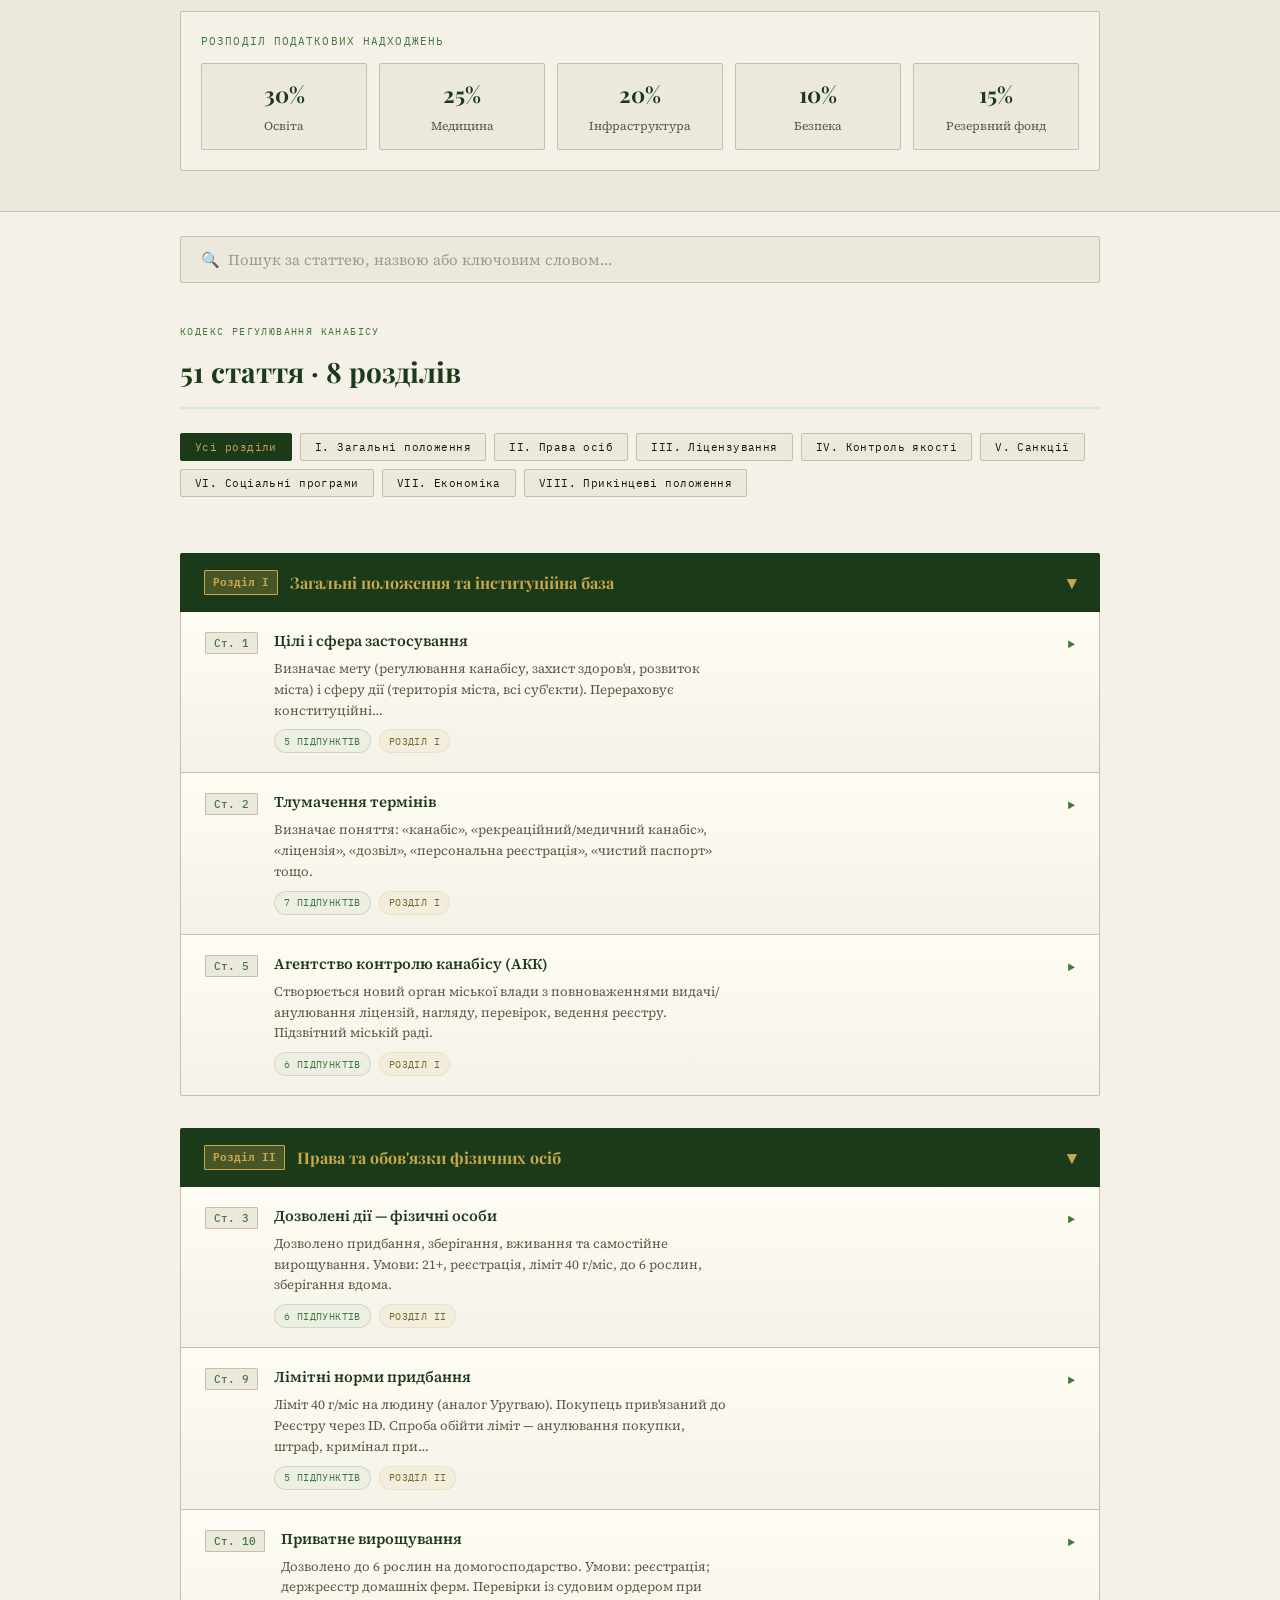
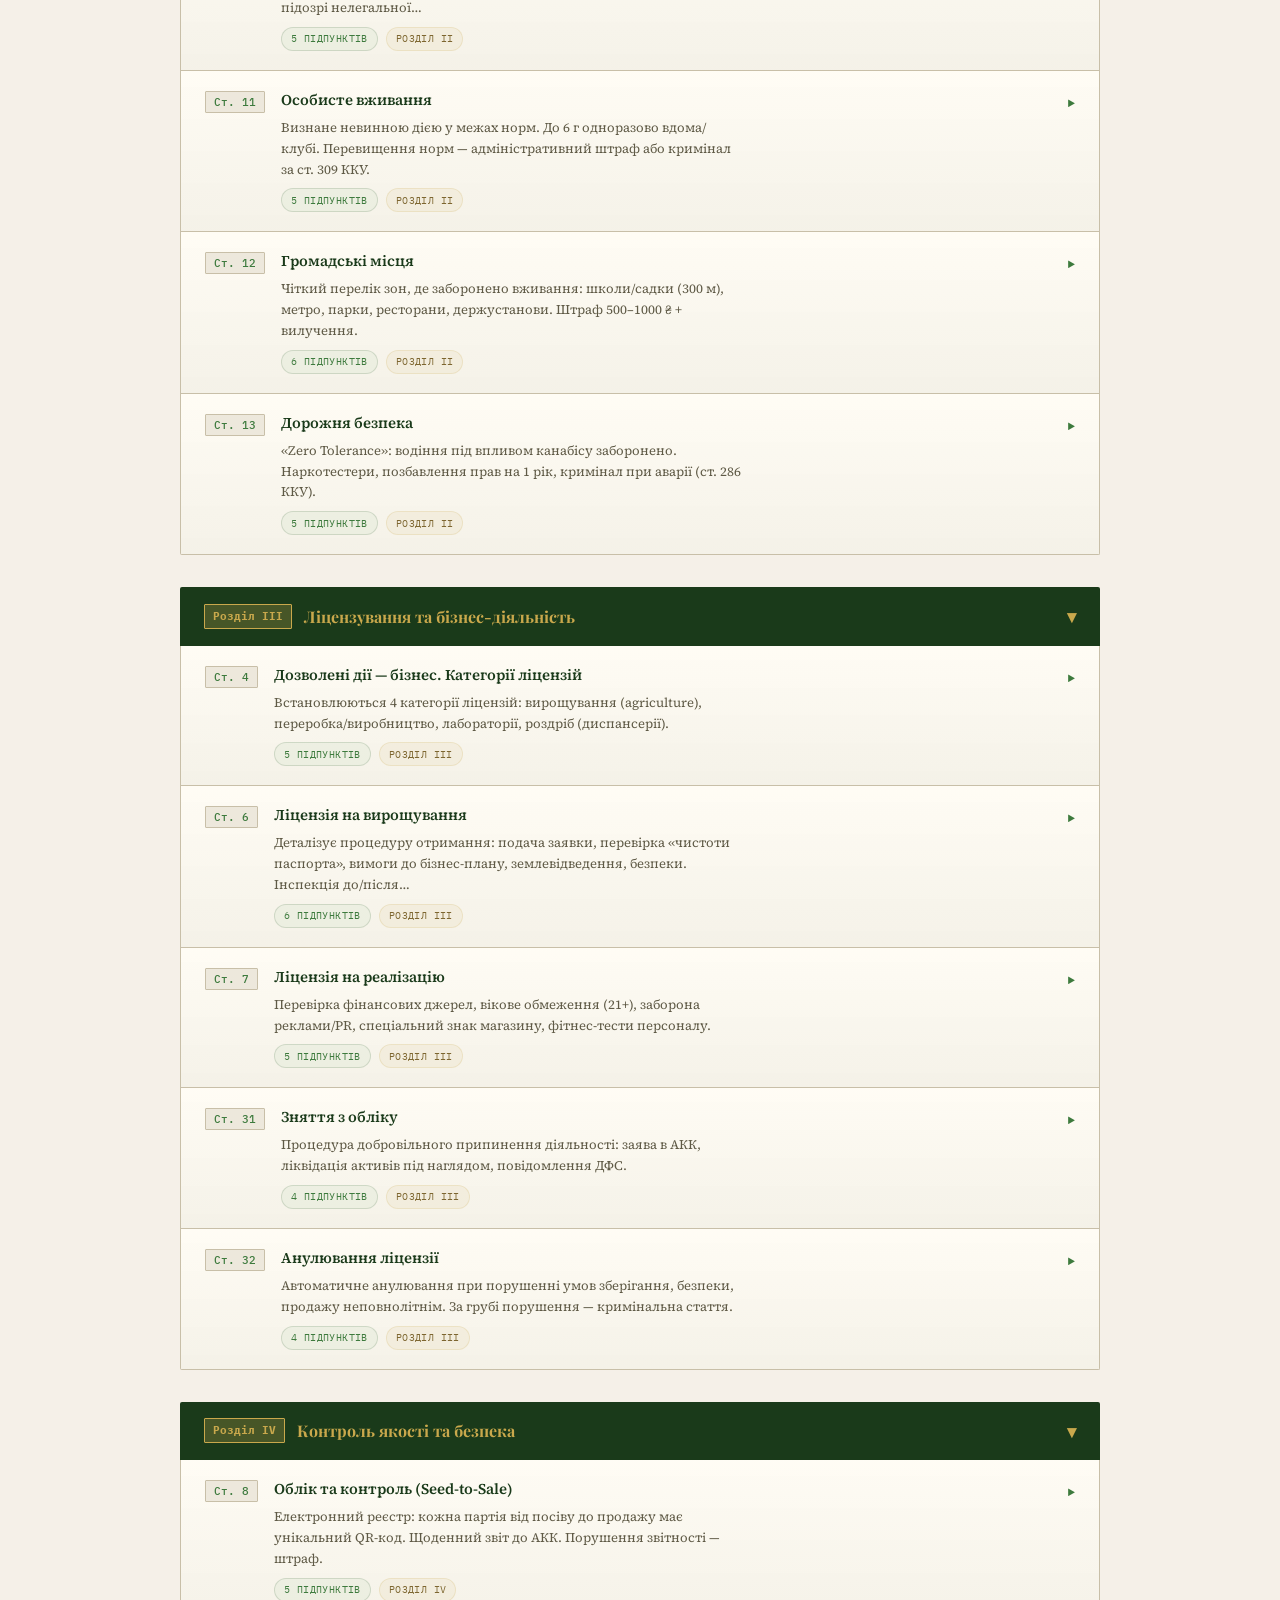
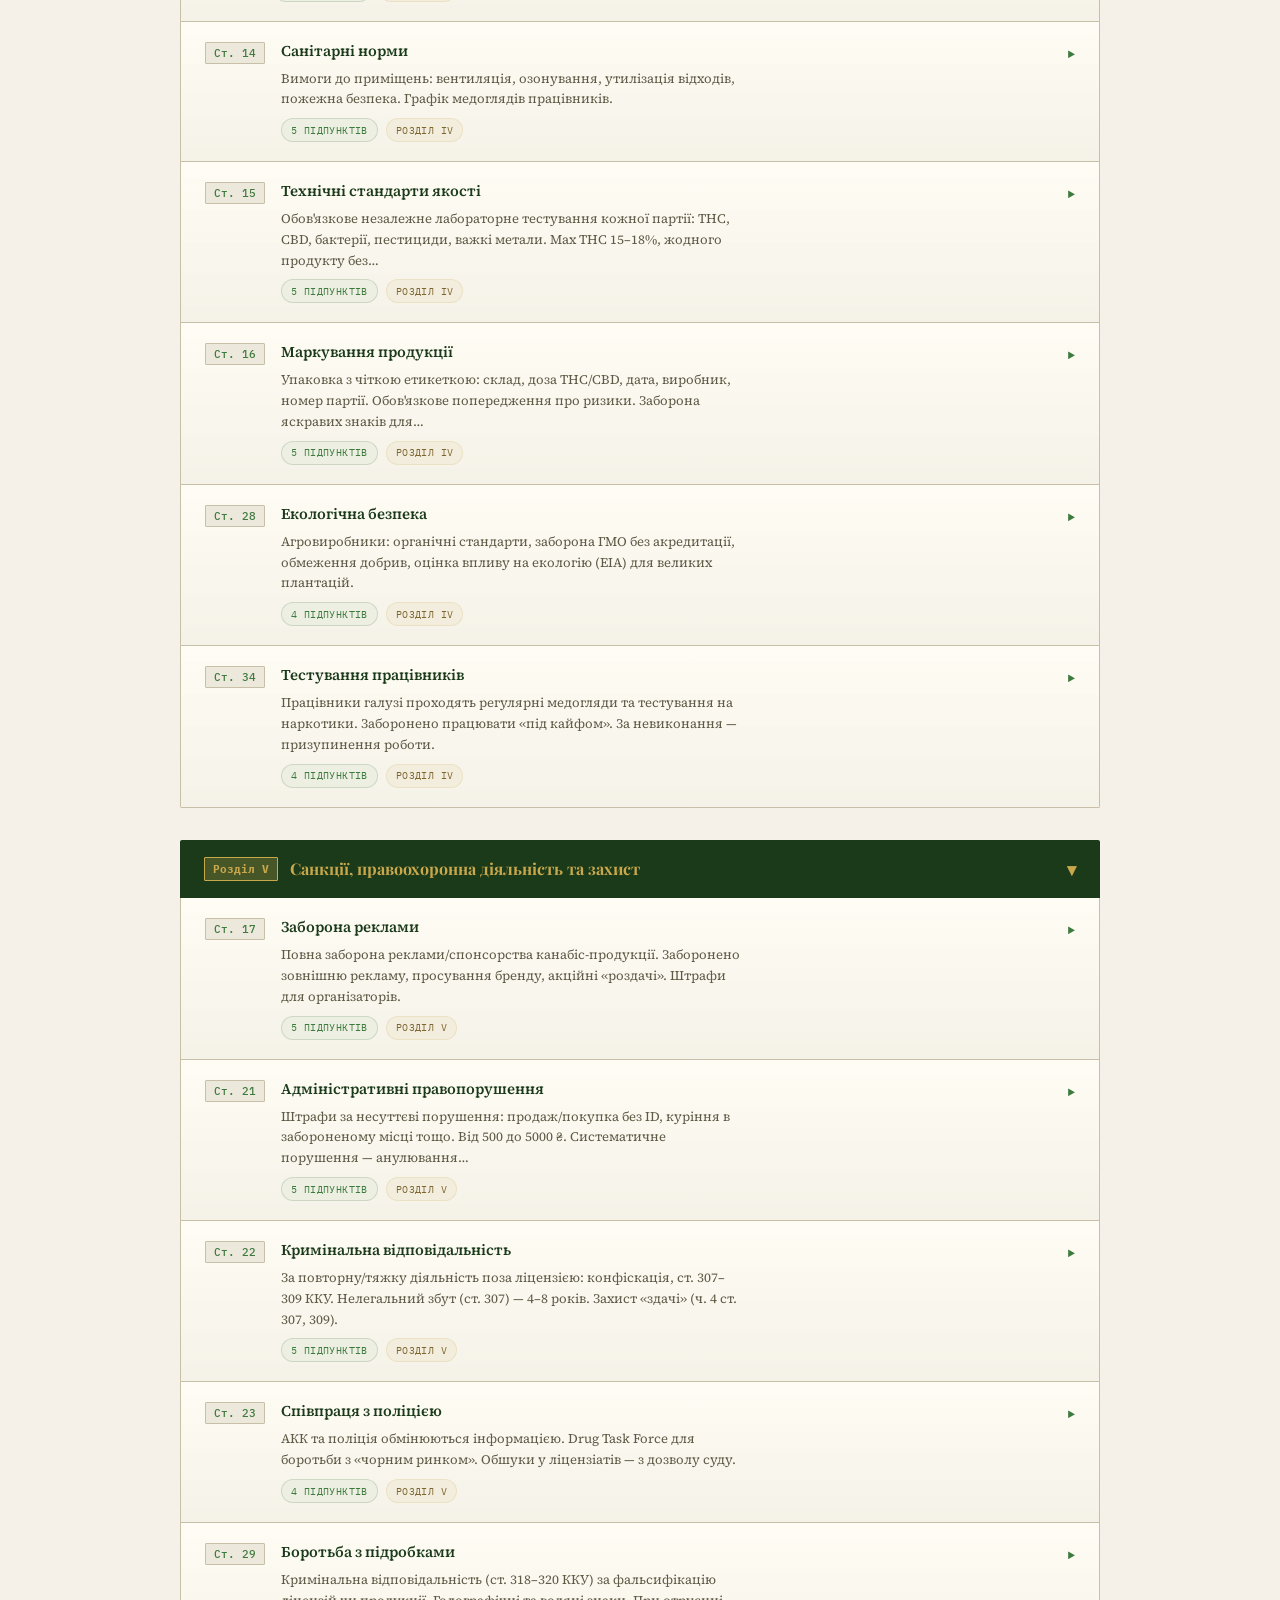
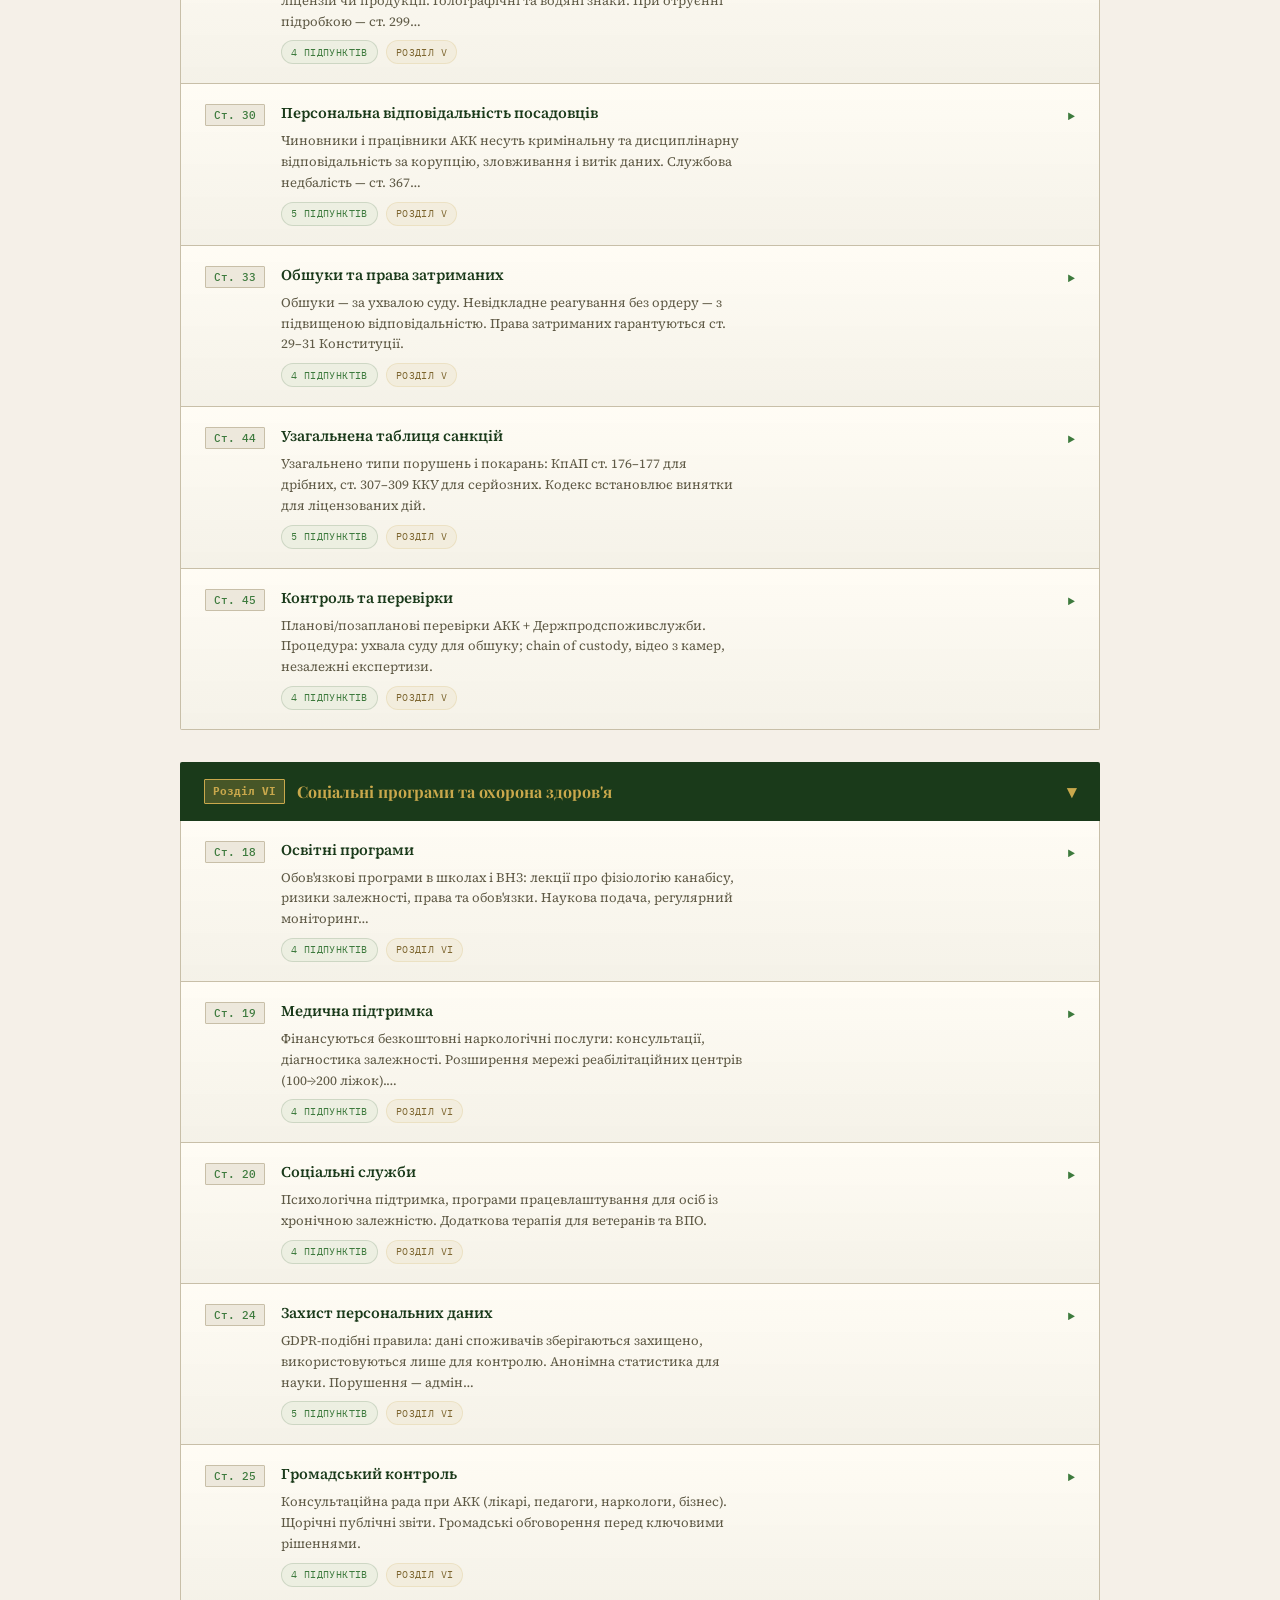
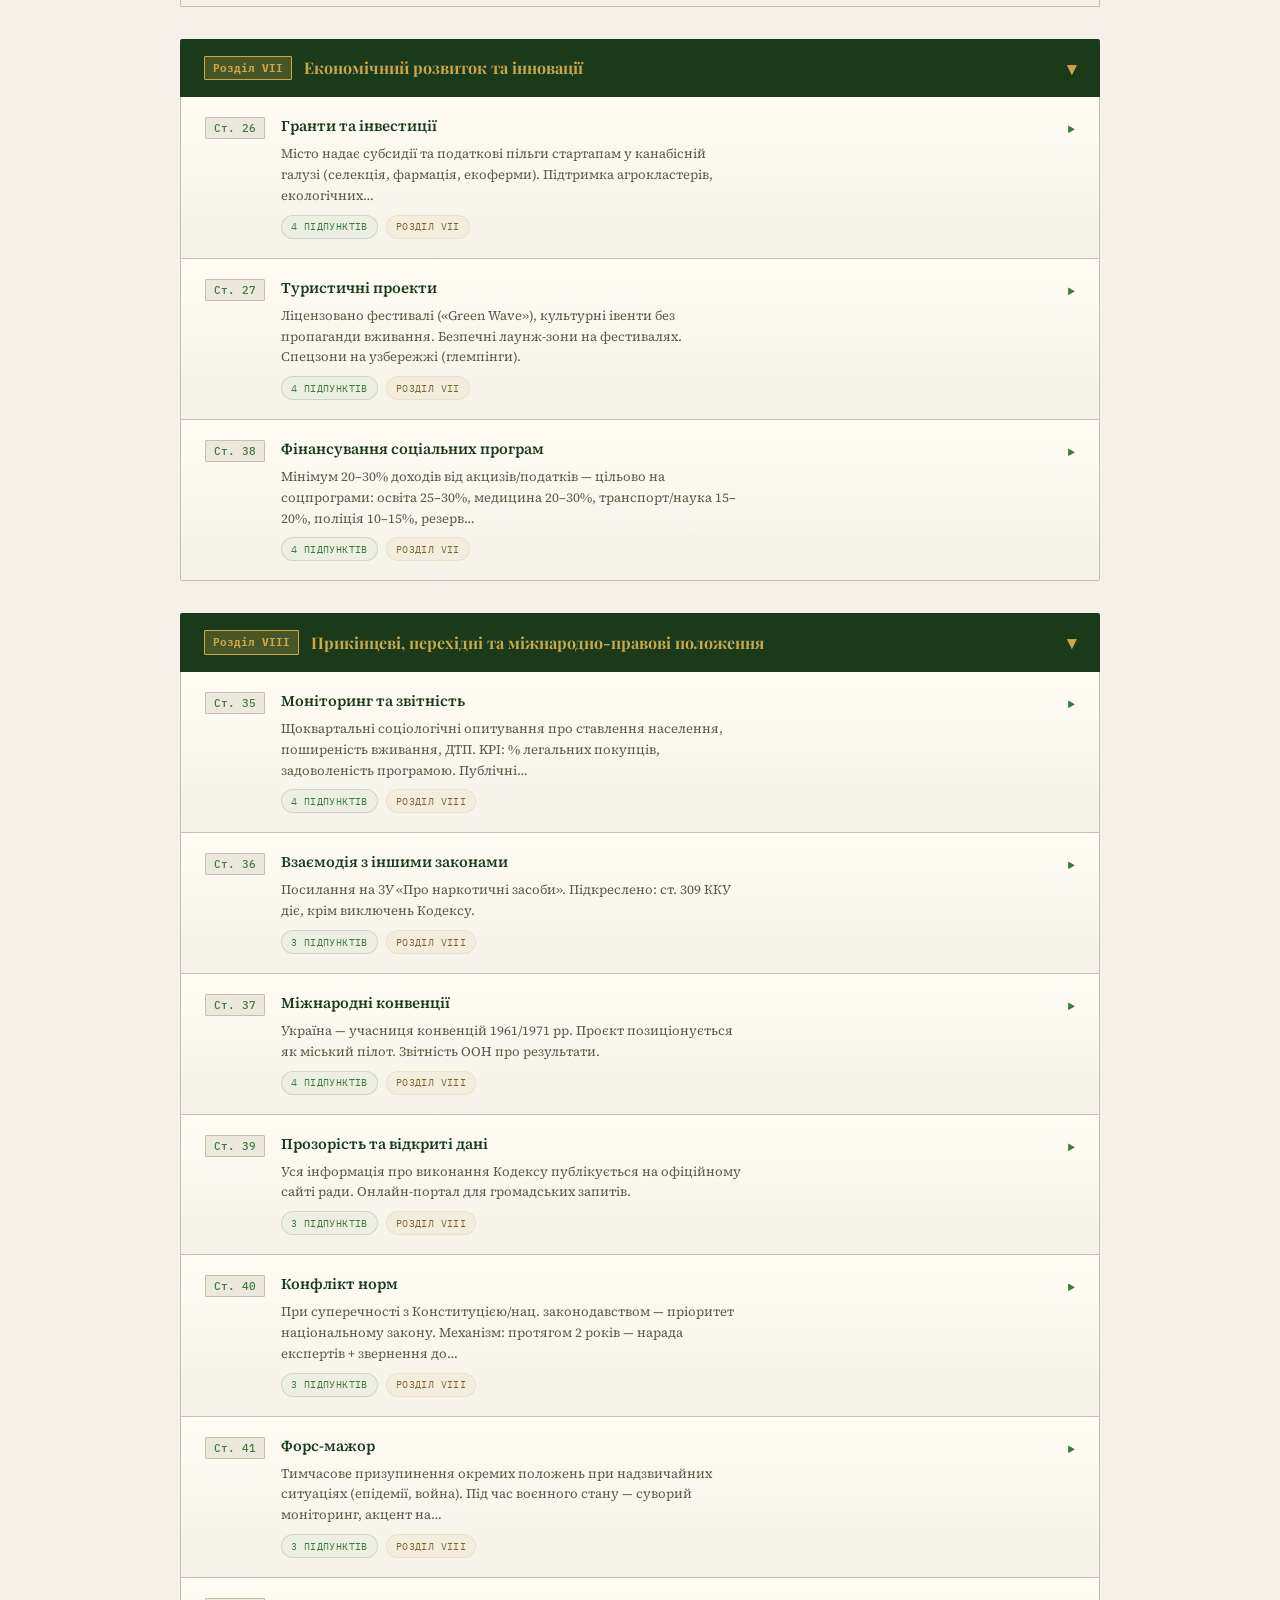
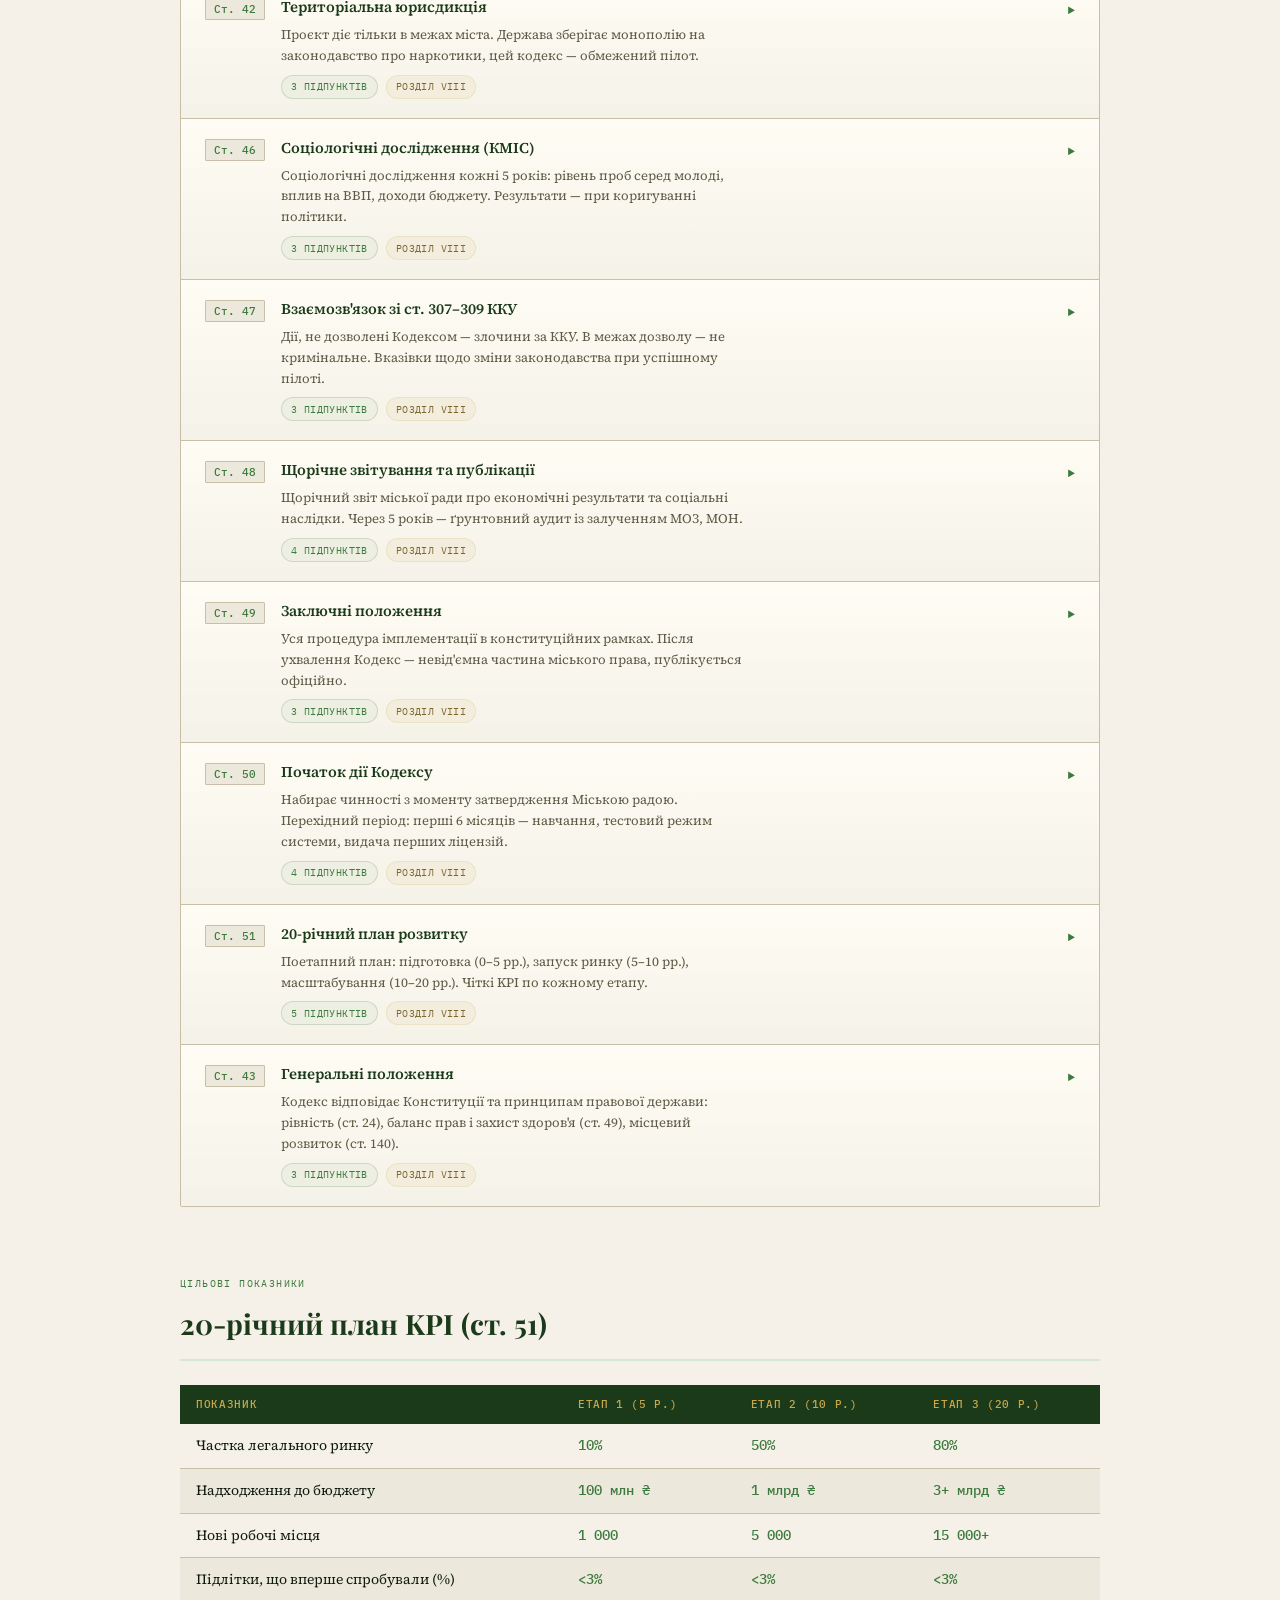
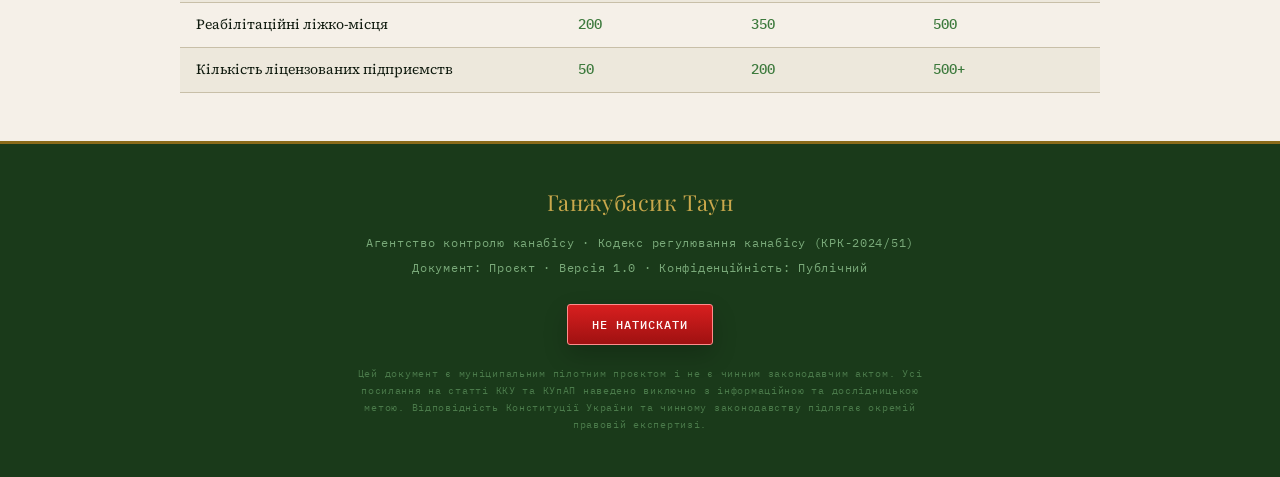
==== commit 7ba93609: "Revert "Remove support widget and backend files, clean up site" This reverts commit 5d24769064103d4e" ====
--- a/index.html
+++ b/index.html
@@ -1041,6 +1041,7 @@
     }
   }
 </style>
+<link rel="stylesheet" href="support-widget.css">
 </head>
 <body>
 
@@ -2705,5 +2706,7 @@
   queueHeightSync();
   scheduleDangerOverlaySync();
 </script>
+<script src="support-config.js"></script>
+<script type="module" src="support-widget.js"></script>
 </body>
 </html>
--- a/support-widget.css
+++ b/support-widget.css
@@ -0,0 +1,708 @@
+.support-root {
+  position: fixed;
+  inset: 0;
+  z-index: 2147483647;
+  pointer-events: none;
+  font-family: 'IBM Plex Mono', monospace;
+}
+
+.support-root * {
+  box-sizing: border-box;
+}
+
+.support-backdrop {
+  position: absolute;
+  inset: 0;
+  background: rgba(7, 11, 8, 0.22);
+  backdrop-filter: blur(3px);
+  opacity: 0;
+  pointer-events: none;
+  transition: opacity 0.22s ease;
+}
+
+.support-livefx {
+  position: absolute;
+  inset: 0;
+  pointer-events: none;
+  overflow: hidden;
+}
+
+.support-livefx-layer {
+  position: absolute;
+  inset: 0;
+  pointer-events: none;
+}
+
+.support-livefx-layer-toast,
+.support-livefx-layer-spotlight,
+.support-livefx-layer-alarm,
+.support-livefx-layer-matrix,
+.support-livefx-layer-snoop {
+  display: grid;
+  place-items: center;
+}
+
+.support-livefx-layer-snoop {
+  background:
+    radial-gradient(circle at center, rgba(143, 255, 112, 0.12), rgba(0, 0, 0, 0) 30%),
+    linear-gradient(180deg, rgba(5, 15, 7, 0.78), rgba(5, 15, 7, 0.86));
+  animation: supportFxFadeShort 2.6s linear forwards;
+}
+
+.support-livefx-snoop-glow {
+  position: absolute;
+  inset: 0;
+  background:
+    radial-gradient(circle at 20% 30%, rgba(201, 168, 76, 0.16), rgba(201, 168, 76, 0) 30%),
+    radial-gradient(circle at 80% 20%, rgba(143, 255, 112, 0.22), rgba(143, 255, 112, 0) 34%),
+    radial-gradient(circle at center, rgba(143, 255, 112, 0.08), rgba(143, 255, 112, 0) 44%);
+  filter: blur(10px);
+}
+
+.support-livefx-snoop-card {
+  position: relative;
+  z-index: 1;
+  width: min(96vw, 640px);
+  padding: 0;
+  border-radius: 28px;
+  border: 1px solid rgba(201, 168, 76, 0.22);
+  overflow: hidden;
+  box-shadow: 0 28px 90px rgba(0, 0, 0, 0.42);
+}
+
+.support-livefx-snoop-gif {
+  display: block;
+  width: 100%;
+  max-height: min(92vh, 720px);
+  aspect-ratio: 1 / 1;
+  object-fit: cover;
+  background: rgba(255, 255, 255, 0.08);
+}
+
+.support-livefx-layer-toast {
+  animation: supportFxFade 6s ease forwards;
+}
+
+.support-livefx-layer-burst span {
+  position: absolute;
+  top: -8vh;
+  color: #f4dc91;
+  text-shadow: 0 0 18px rgba(244, 220, 145, 0.34);
+  animation: supportFxFall linear forwards;
+}
+
+.support-livefx-layer-spotlight {
+  background:
+    radial-gradient(circle at center, rgba(255, 255, 255, 0.04) 0 18%, rgba(0, 0, 0, 0.6) 48%, rgba(0, 0, 0, 0.78) 100%);
+  animation: supportFxFade 9s ease forwards;
+}
+
+.support-livefx-layer-alarm {
+  background:
+    radial-gradient(circle at center, rgba(255, 96, 96, 0.24), rgba(255, 96, 96, 0) 50%),
+    linear-gradient(180deg, rgba(120, 10, 10, 0.18), rgba(120, 10, 10, 0.04));
+  animation: supportFxAlarm 0.65s ease-in-out 6 alternate;
+}
+
+.support-livefx-layer-matrix {
+  background:
+    linear-gradient(180deg, rgba(10, 30, 12, 0.2), rgba(10, 30, 12, 0.52)),
+    repeating-linear-gradient(180deg, rgba(91, 255, 123, 0.06) 0 2px, rgba(0, 0, 0, 0) 2px 7px);
+  animation: supportFxFade 9s ease forwards;
+}
+
+.support-livefx-matrix-grid {
+  position: absolute;
+  inset: 0;
+  display: grid;
+  grid-template-columns: repeat(3, minmax(0, 1fr));
+  align-content: center;
+  justify-items: center;
+  gap: 32px 18px;
+  color: rgba(153, 255, 170, 0.22);
+  font-size: clamp(22px, 4vw, 52px);
+  letter-spacing: 0.12em;
+  text-transform: uppercase;
+  transform: rotate(-10deg) scale(1.05);
+}
+
+.support-dock {
+  position: absolute;
+  right: 18px;
+  bottom: 18px;
+  display: flex;
+  flex-direction: column;
+  align-items: flex-end;
+  gap: 12px;
+  pointer-events: none;
+}
+
+.support-fab,
+.support-shell,
+.support-shell * {
+  pointer-events: auto;
+}
+
+.support-fab {
+  display: inline-flex;
+  align-items: center;
+  gap: 10px;
+  min-height: 58px;
+  padding: 0 18px;
+  border: 1px solid rgba(201, 168, 76, 0.5);
+  border-radius: 18px;
+  background:
+    linear-gradient(140deg, rgba(18, 51, 19, 0.98) 0%, rgba(38, 88, 40, 0.98) 70%),
+    linear-gradient(180deg, rgba(201, 168, 76, 0.22), rgba(201, 168, 76, 0));
+  color: #f7f0e2;
+  box-shadow: 0 18px 40px rgba(7, 14, 10, 0.32);
+  cursor: pointer;
+  transition: transform 0.18s ease, box-shadow 0.18s ease, filter 0.18s ease, opacity 0.18s ease;
+}
+
+.support-fab:hover,
+.support-fab:focus-visible {
+  transform: translateY(-2px);
+  box-shadow: 0 24px 48px rgba(7, 14, 10, 0.38);
+  filter: brightness(1.04);
+}
+
+.support-fab-dot {
+  width: 12px;
+  height: 12px;
+  border-radius: 999px;
+  background: #8ef58e;
+  box-shadow: 0 0 0 6px rgba(142, 245, 142, 0.16);
+}
+
+.support-fab-label {
+  font-size: 12px;
+  font-weight: 500;
+  letter-spacing: 0.11em;
+  text-transform: uppercase;
+}
+
+.support-root[data-open='true'] .support-fab {
+  opacity: 0;
+  transform: translateY(12px) scale(0.94);
+  pointer-events: none;
+}
+
+.support-root[data-open='true'] .support-backdrop {
+  opacity: 1;
+  pointer-events: auto;
+}
+
+.support-shell {
+  width: min(420px, calc(100vw - 28px));
+  height: min(680px, calc(100dvh - 110px));
+  opacity: 0;
+  transform: translate3d(0, 18px, 0) scale(0.985);
+  transform-origin: bottom right;
+  transition: opacity 0.22s ease, transform 0.22s ease;
+  pointer-events: none;
+}
+
+.support-shell.open {
+  opacity: 1;
+  transform: translate3d(0, 0, 0) scale(1);
+  pointer-events: auto;
+}
+
+.support-shell.expanded {
+  width: min(1080px, calc(100vw - 24px));
+  height: min(860px, calc(100dvh - 24px));
+}
+
+.support-panel {
+  display: flex;
+  flex-direction: column;
+  width: 100%;
+  height: 100%;
+  border: 1px solid rgba(26, 58, 26, 0.16);
+  border-radius: 26px;
+  overflow: hidden;
+  background:
+    linear-gradient(180deg, rgba(245, 240, 232, 0.98) 0%, rgba(236, 230, 218, 0.98) 100%);
+  box-shadow: 0 28px 70px rgba(8, 15, 10, 0.3);
+}
+
+.support-header {
+  display: flex;
+  align-items: center;
+  justify-content: space-between;
+  gap: 12px;
+  padding: 16px 18px;
+  background:
+    linear-gradient(140deg, rgba(17, 48, 18, 0.98) 0%, rgba(31, 72, 33, 0.98) 72%),
+    linear-gradient(180deg, rgba(201, 168, 76, 0.18), rgba(201, 168, 76, 0));
+  color: #f5f0e8;
+  border-bottom: 1px solid rgba(201, 168, 76, 0.16);
+}
+
+.support-titlebox {
+  display: flex;
+  align-items: center;
+  gap: 12px;
+  min-width: 0;
+}
+
+.support-avatar {
+  flex: 0 0 auto;
+  width: 42px;
+  height: 42px;
+  border-radius: 999px;
+  display: grid;
+  place-items: center;
+  font-size: 16px;
+  font-weight: 700;
+  color: #173117;
+  background: radial-gradient(circle at 30% 30%, #f1d88f 0%, #b58a24 100%);
+  box-shadow: inset 0 1px 1px rgba(255, 255, 255, 0.28);
+}
+
+.support-heading {
+  min-width: 0;
+}
+
+.support-heading strong,
+.support-heading span {
+  display: block;
+}
+
+.support-heading strong {
+  font-size: 13px;
+  letter-spacing: 0.08em;
+  text-transform: uppercase;
+  white-space: nowrap;
+  overflow: hidden;
+  text-overflow: ellipsis;
+}
+
+.support-heading span {
+  margin-top: 3px;
+  font-size: 10px;
+  letter-spacing: 0.08em;
+  text-transform: uppercase;
+  color: #b7cbb7;
+}
+
+.support-toolbar {
+  display: flex;
+  align-items: center;
+  gap: 8px;
+}
+
+.support-action {
+  width: 36px;
+  height: 36px;
+  border: 1px solid rgba(201, 168, 76, 0.18);
+  border-radius: 12px;
+  background: rgba(245, 240, 232, 0.08);
+  color: #f5f0e8;
+  font: inherit;
+  font-size: 16px;
+  cursor: pointer;
+  transition: background 0.18s ease, transform 0.18s ease;
+}
+
+.support-action:hover,
+.support-action:focus-visible {
+  background: rgba(245, 240, 232, 0.16);
+  transform: translateY(-1px);
+}
+
+.support-status {
+  display: flex;
+  align-items: center;
+  justify-content: space-between;
+  gap: 10px;
+  padding: 10px 16px;
+  background: rgba(212, 232, 212, 0.52);
+  border-bottom: 1px solid rgba(26, 58, 26, 0.08);
+}
+
+.support-status-badges {
+  display: flex;
+  align-items: center;
+  gap: 8px;
+  flex-wrap: wrap;
+}
+
+.support-pill {
+  display: inline-flex;
+  align-items: center;
+  min-height: 24px;
+  padding: 0 10px;
+  border-radius: 999px;
+  background: rgba(26, 58, 26, 0.08);
+  color: #214521;
+  font-size: 10px;
+  letter-spacing: 0.08em;
+  text-transform: uppercase;
+}
+
+.support-pill-muted {
+  background: rgba(201, 168, 76, 0.14);
+  color: #725514;
+}
+
+.support-status-note {
+  min-width: 0;
+  text-align: right;
+  font-size: 10px;
+  line-height: 1.45;
+  color: #4d664d;
+}
+
+.support-messages {
+  flex: 1;
+  min-height: 0;
+  overflow: auto;
+  display: flex;
+  flex-direction: column;
+  gap: 12px;
+  padding: 18px 16px;
+  background:
+    radial-gradient(circle at top, rgba(212, 232, 212, 0.2), rgba(212, 232, 212, 0) 32%),
+    linear-gradient(180deg, rgba(255, 255, 255, 0.24) 0%, rgba(235, 228, 214, 0.88) 100%);
+}
+
+.support-day {
+  align-self: center;
+  padding: 6px 12px;
+  border-radius: 999px;
+  background: rgba(26, 58, 26, 0.06);
+  color: #3d5d3d;
+  font-size: 10px;
+  letter-spacing: 0.08em;
+  text-transform: uppercase;
+}
+
+.support-row {
+  display: flex;
+}
+
+.support-row.visitor {
+  justify-content: flex-end;
+}
+
+.support-row.system {
+  justify-content: center;
+}
+
+.support-bubble {
+  position: relative;
+  max-width: min(82%, 470px);
+  padding: 12px 14px;
+  border-radius: 20px;
+  box-shadow: 0 8px 18px rgba(15, 26, 14, 0.08);
+}
+
+.support-row.support .support-bubble {
+  background: #ffffff;
+  border: 1px solid rgba(26, 58, 26, 0.08);
+  color: #203620;
+  border-bottom-left-radius: 8px;
+}
+
+.support-row.visitor .support-bubble {
+  background: linear-gradient(180deg, rgba(38, 92, 40, 0.96) 0%, rgba(24, 63, 26, 0.96) 100%);
+  color: #f5f0e8;
+  border-bottom-right-radius: 8px;
+}
+
+.support-row.system .support-bubble {
+  background: rgba(201, 168, 76, 0.16);
+  color: #6b5215;
+  border-radius: 16px;
+  text-align: center;
+}
+
+.support-bubble-author {
+  margin-bottom: 6px;
+  font-size: 10px;
+  letter-spacing: 0.06em;
+  text-transform: uppercase;
+  opacity: 0.68;
+}
+
+.support-bubble-text {
+  font-family: 'Source Serif 4', Georgia, serif;
+  font-size: 16px;
+  line-height: 1.55;
+  white-space: pre-wrap;
+  word-break: break-word;
+}
+
+.support-bubble-meta {
+  font-size: 10px;
+  letter-spacing: 0.06em;
+  opacity: 0.62;
+}
+
+.support-bubble-actions {
+  display: flex;
+  align-items: center;
+  justify-content: space-between;
+  gap: 10px;
+  margin-top: 8px;
+}
+
+.support-message-delete {
+  appearance: none;
+  border: 1px solid rgba(255, 255, 255, 0.16);
+  border-radius: 999px;
+  background: rgba(255, 255, 255, 0.08);
+  color: inherit;
+  padding: 4px 9px;
+  font-size: 10px;
+  letter-spacing: 0.08em;
+  text-transform: uppercase;
+  cursor: pointer;
+  transition: transform 0.18s ease, background 0.18s ease;
+}
+
+.support-message-delete:hover,
+.support-message-delete:focus-visible {
+  transform: translateY(-1px);
+  background: rgba(255, 255, 255, 0.16);
+}
+
+.support-bubble-deleted {
+  border-style: dashed !important;
+  opacity: 0.84;
+  box-shadow: none;
+}
+
+.support-bubble-deleted .support-bubble-text {
+  font-style: italic;
+}
+
+.support-bubble-deleted .support-message-delete {
+  display: none;
+}
+
+.support-bubble-typing {
+  min-width: 90px;
+}
+
+.support-typing-dots {
+  display: inline-flex;
+  align-items: center;
+  gap: 6px;
+  min-height: 18px;
+}
+
+.support-typing-dots span {
+  width: 8px;
+  height: 8px;
+  border-radius: 999px;
+  background: rgba(35, 62, 35, 0.45);
+  animation: supportTyping 0.9s ease-in-out infinite;
+}
+
+.support-typing-dots span:nth-child(2) {
+  animation-delay: 0.12s;
+}
+
+.support-typing-dots span:nth-child(3) {
+  animation-delay: 0.24s;
+}
+
+.support-empty {
+  margin: auto;
+  max-width: 320px;
+  padding: 18px 20px;
+  border-radius: 22px;
+  border: 1px dashed rgba(26, 58, 26, 0.2);
+  background: rgba(255, 255, 255, 0.5);
+  color: #345034;
+  text-align: center;
+  font-size: 12px;
+  line-height: 1.6;
+}
+
+.support-compose {
+  padding: 14px 16px 16px;
+  background: rgba(245, 240, 232, 0.96);
+  border-top: 1px solid rgba(26, 58, 26, 0.1);
+}
+
+.support-textarea {
+  width: 100%;
+  min-height: 54px;
+  max-height: 156px;
+  resize: none;
+  padding: 14px 14px 12px;
+  border: 1px solid rgba(26, 58, 26, 0.14);
+  border-radius: 18px;
+  background: rgba(255, 255, 255, 0.94);
+  color: #132113;
+  font: inherit;
+  font-size: 13px;
+  line-height: 1.5;
+  outline: none;
+  transition: border-color 0.18s ease, box-shadow 0.18s ease;
+}
+
+.support-textarea:focus {
+  border-color: rgba(61, 122, 61, 0.58);
+  box-shadow: 0 0 0 4px rgba(122, 184, 122, 0.12);
+}
+
+.support-compose-row {
+  display: flex;
+  align-items: center;
+  justify-content: space-between;
+  gap: 12px;
+  margin-top: 10px;
+}
+
+.support-hint {
+  max-width: 240px;
+  color: #556f55;
+  font-size: 10px;
+  line-height: 1.5;
+}
+
+.support-send {
+  flex: 0 0 auto;
+  min-width: 132px;
+  min-height: 44px;
+  padding: 0 16px;
+  border: 1px solid rgba(201, 168, 76, 0.4);
+  border-radius: 14px;
+  background: linear-gradient(180deg, rgba(196, 147, 32, 0.98) 0%, rgba(141, 103, 17, 0.98) 100%);
+  color: #fff7e1;
+  font: inherit;
+  font-size: 12px;
+  letter-spacing: 0.08em;
+  text-transform: uppercase;
+  cursor: pointer;
+  transition: transform 0.18s ease, filter 0.18s ease;
+}
+
+.support-send:hover,
+.support-send:focus-visible {
+  transform: translateY(-1px);
+  filter: brightness(1.04);
+}
+
+.support-send:disabled {
+  opacity: 0.6;
+  cursor: wait;
+}
+
+@keyframes supportTyping {
+  0%, 80%, 100% {
+    transform: translateY(0);
+    opacity: 0.32;
+  }
+  40% {
+    transform: translateY(-3px);
+    opacity: 1;
+  }
+}
+
+@keyframes supportFxFall {
+  from {
+    transform: translate3d(0, -5vh, 0) rotate(0deg);
+    opacity: 0;
+  }
+  10% {
+    opacity: 1;
+  }
+  to {
+    transform: translate3d(0, 120vh, 0) rotate(300deg);
+    opacity: 0;
+  }
+}
+
+@keyframes supportFxFade {
+  0%, 12% {
+    opacity: 0;
+  }
+  22%, 70% {
+    opacity: 1;
+  }
+  100% {
+    opacity: 0;
+  }
+}
+
+@keyframes supportFxFadeShort {
+  0% {
+    opacity: 0;
+  }
+  8%, 84% {
+    opacity: 1;
+  }
+  100% {
+    opacity: 0;
+  }
+}
+
+@keyframes supportFxAlarm {
+  from {
+    opacity: 0.18;
+  }
+  to {
+    opacity: 1;
+  }
+}
+
+body.support-chat-open {
+  overflow: hidden;
+}
+
+@media (max-width: 720px) {
+  .support-dock {
+    right: 12px;
+    left: 12px;
+    bottom: 12px;
+    align-items: stretch;
+  }
+
+  .support-fab {
+    width: 100%;
+    justify-content: center;
+  }
+
+  .support-shell,
+  .support-shell.expanded {
+    position: fixed;
+    inset: 0;
+    width: 100vw;
+    height: 100dvh;
+    transform-origin: center;
+  }
+
+  .support-panel {
+    border-radius: 0;
+  }
+
+  .support-action[data-support-action='expand'] {
+    display: none;
+  }
+
+  .support-status {
+    align-items: flex-start;
+    flex-direction: column;
+  }
+
+  .support-status-note {
+    text-align: left;
+  }
+
+  .support-compose-row {
+    align-items: stretch;
+    flex-direction: column;
+  }
+
+  .support-hint,
+  .support-send {
+    max-width: none;
+    width: 100%;
+  }
+}
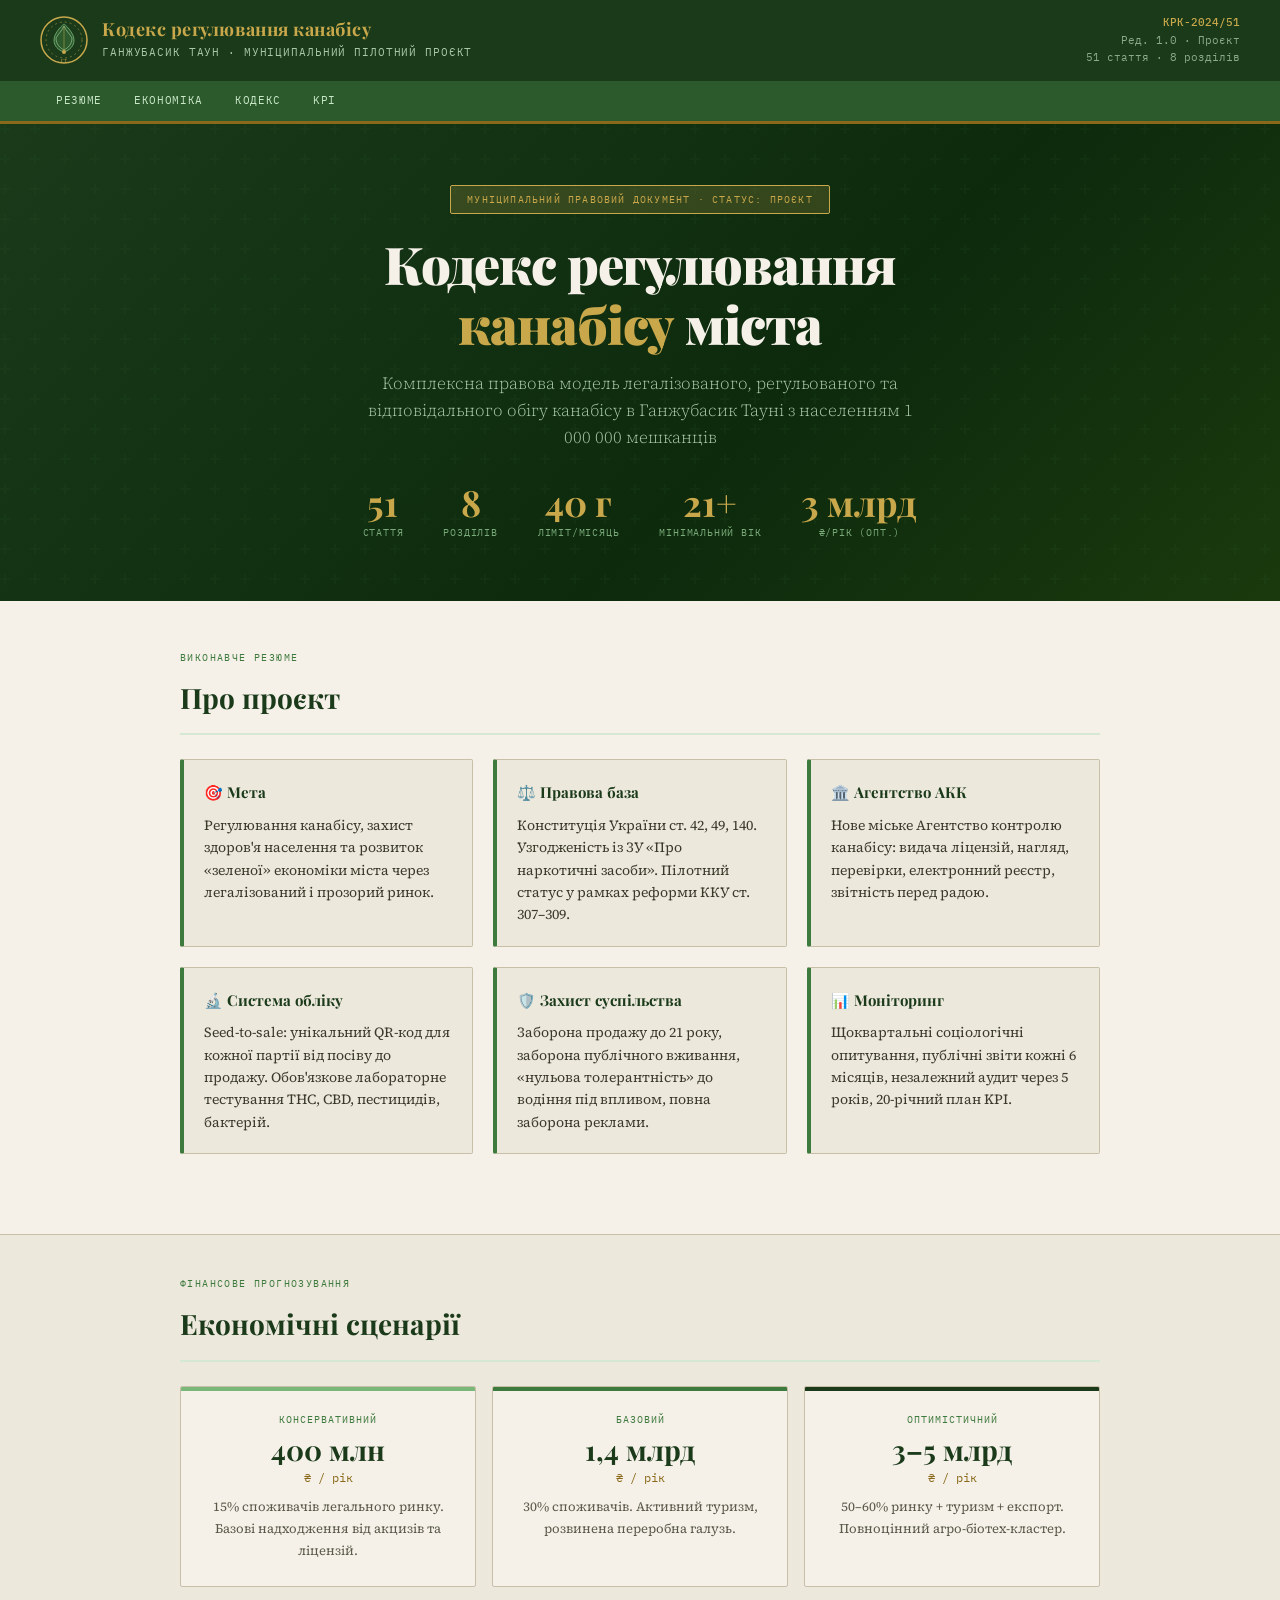
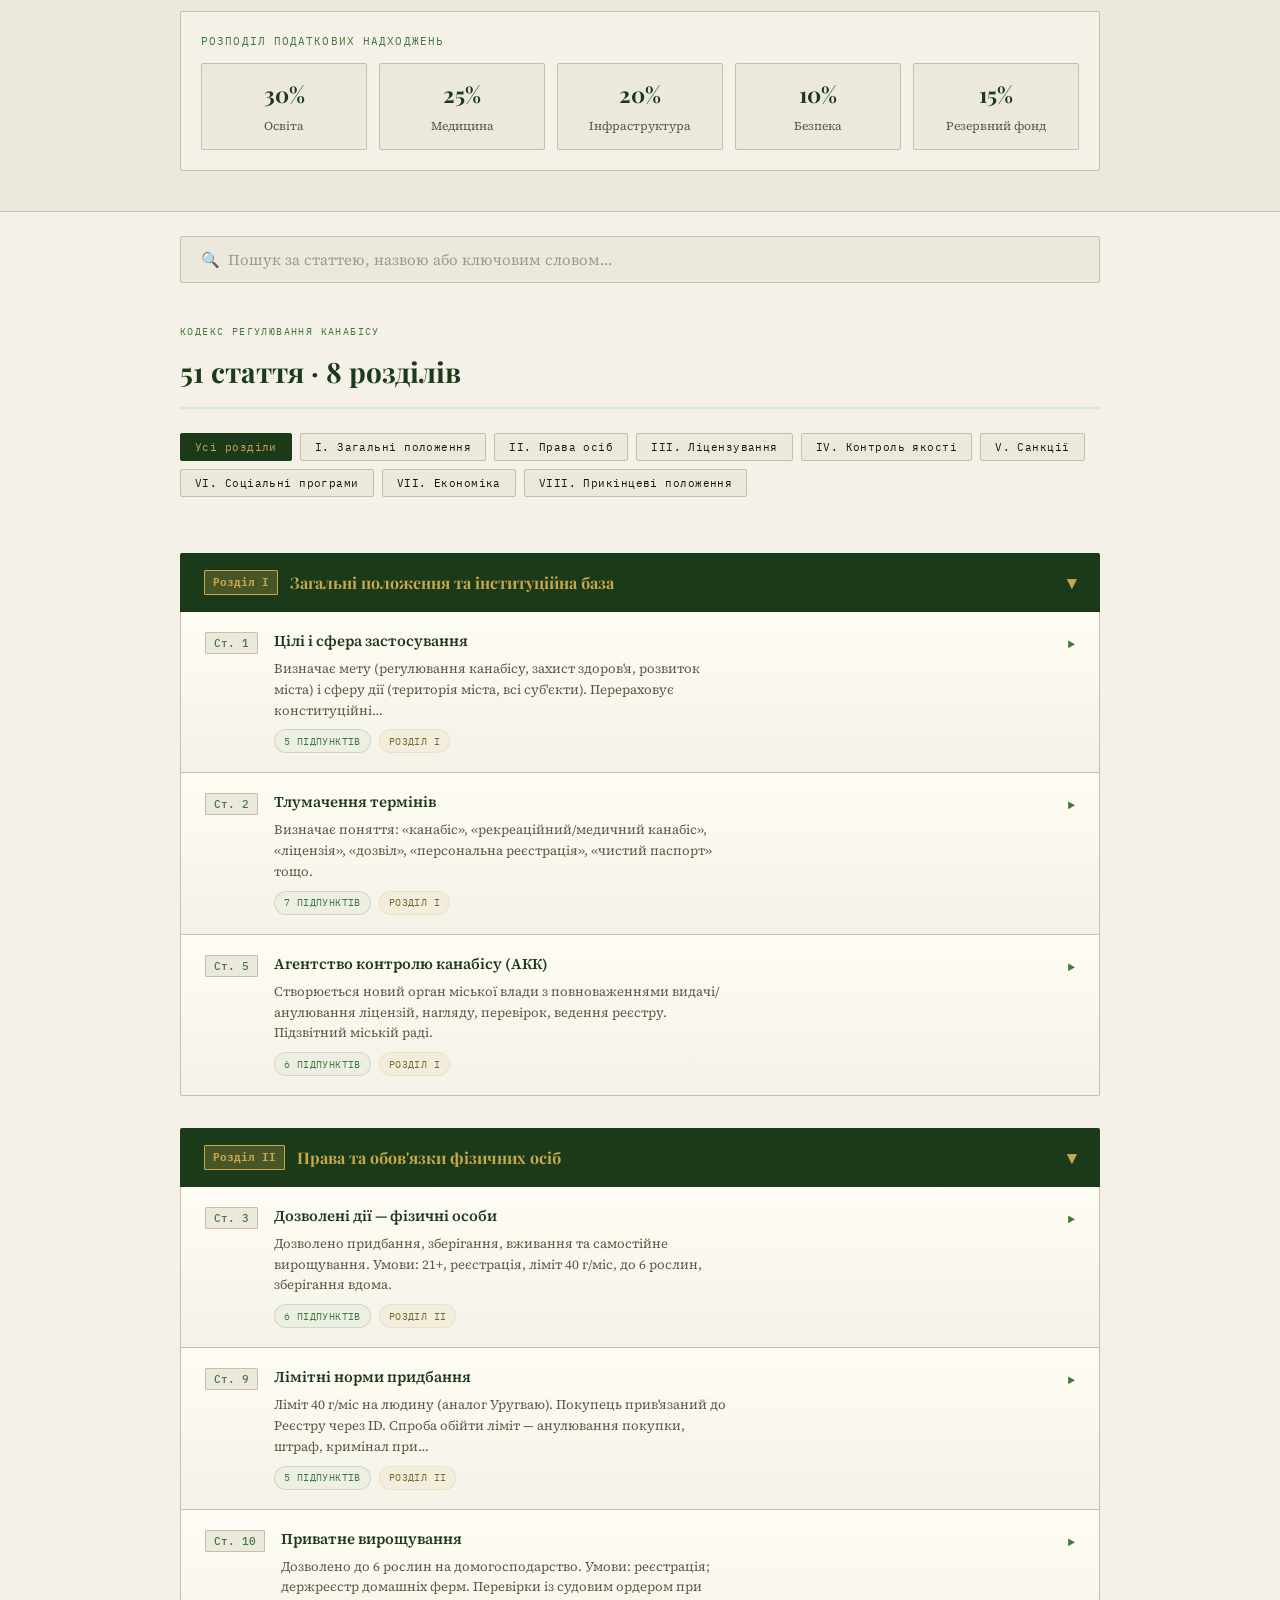
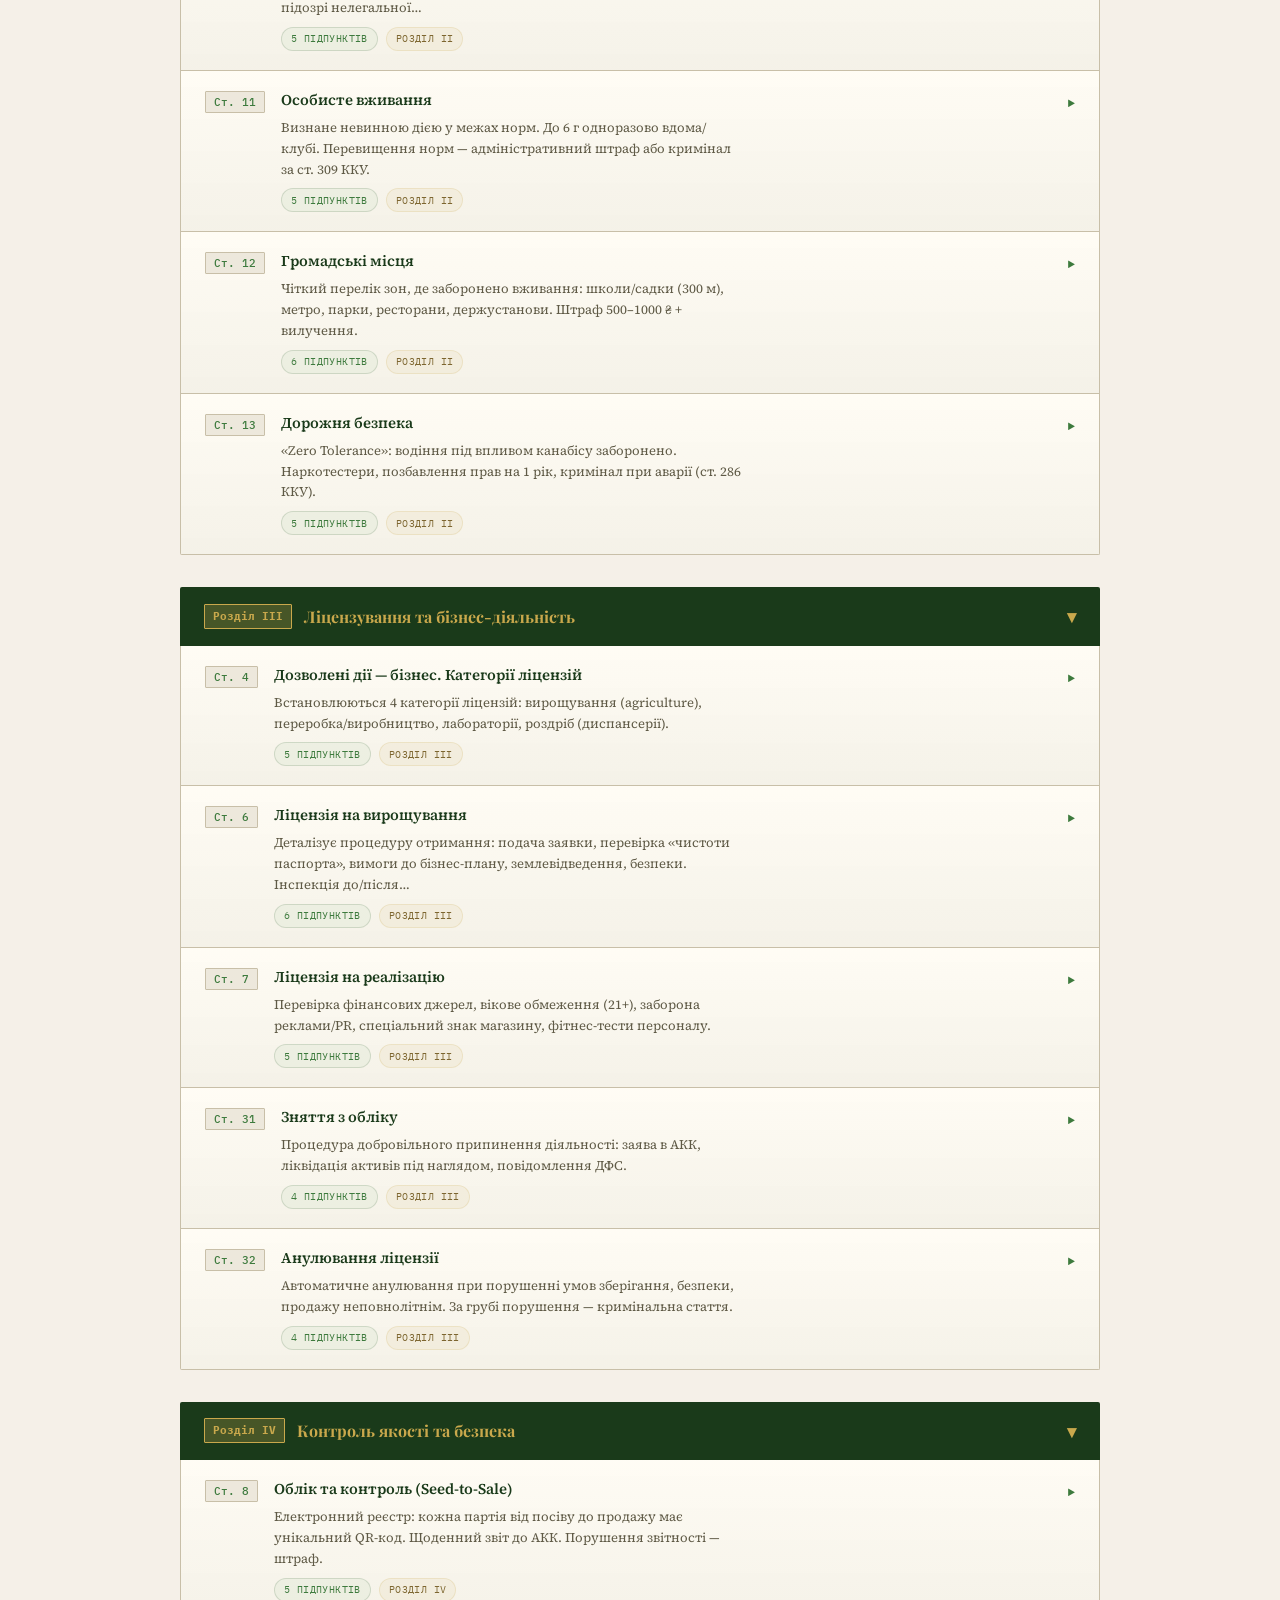
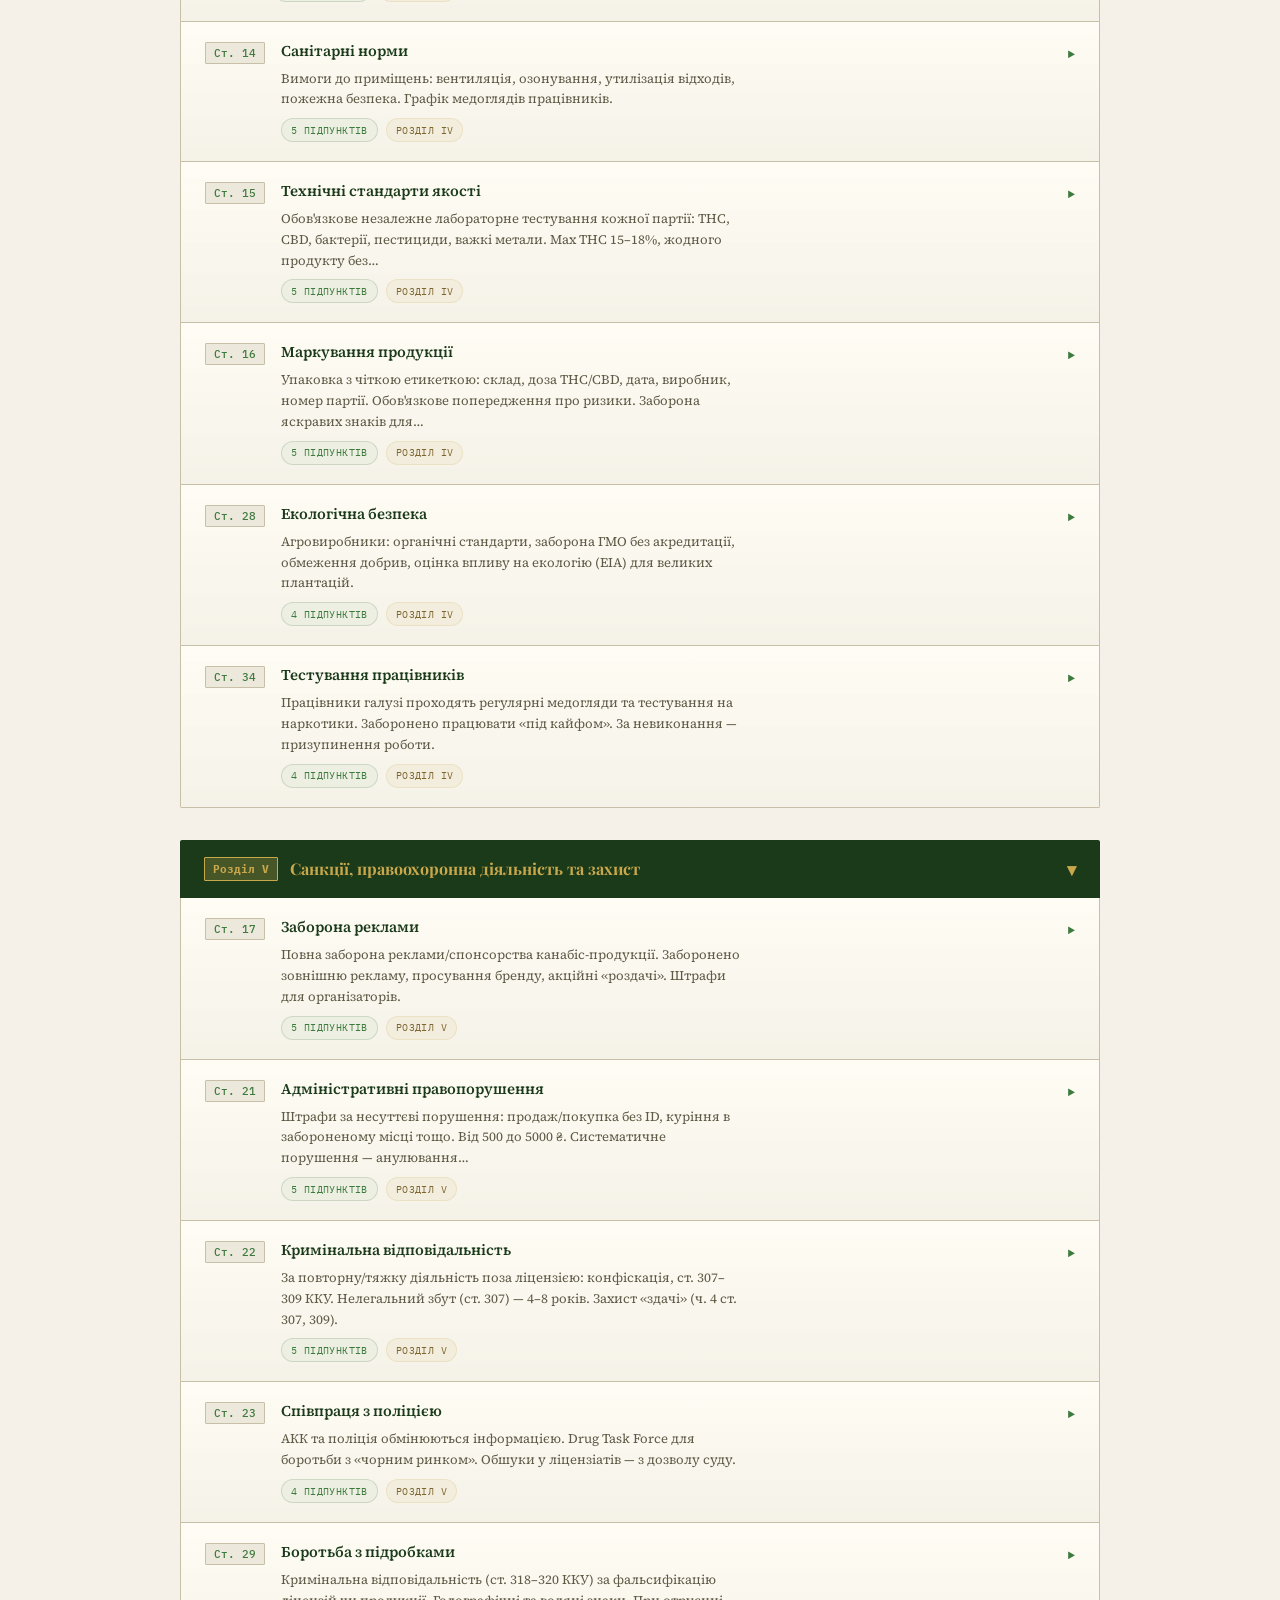
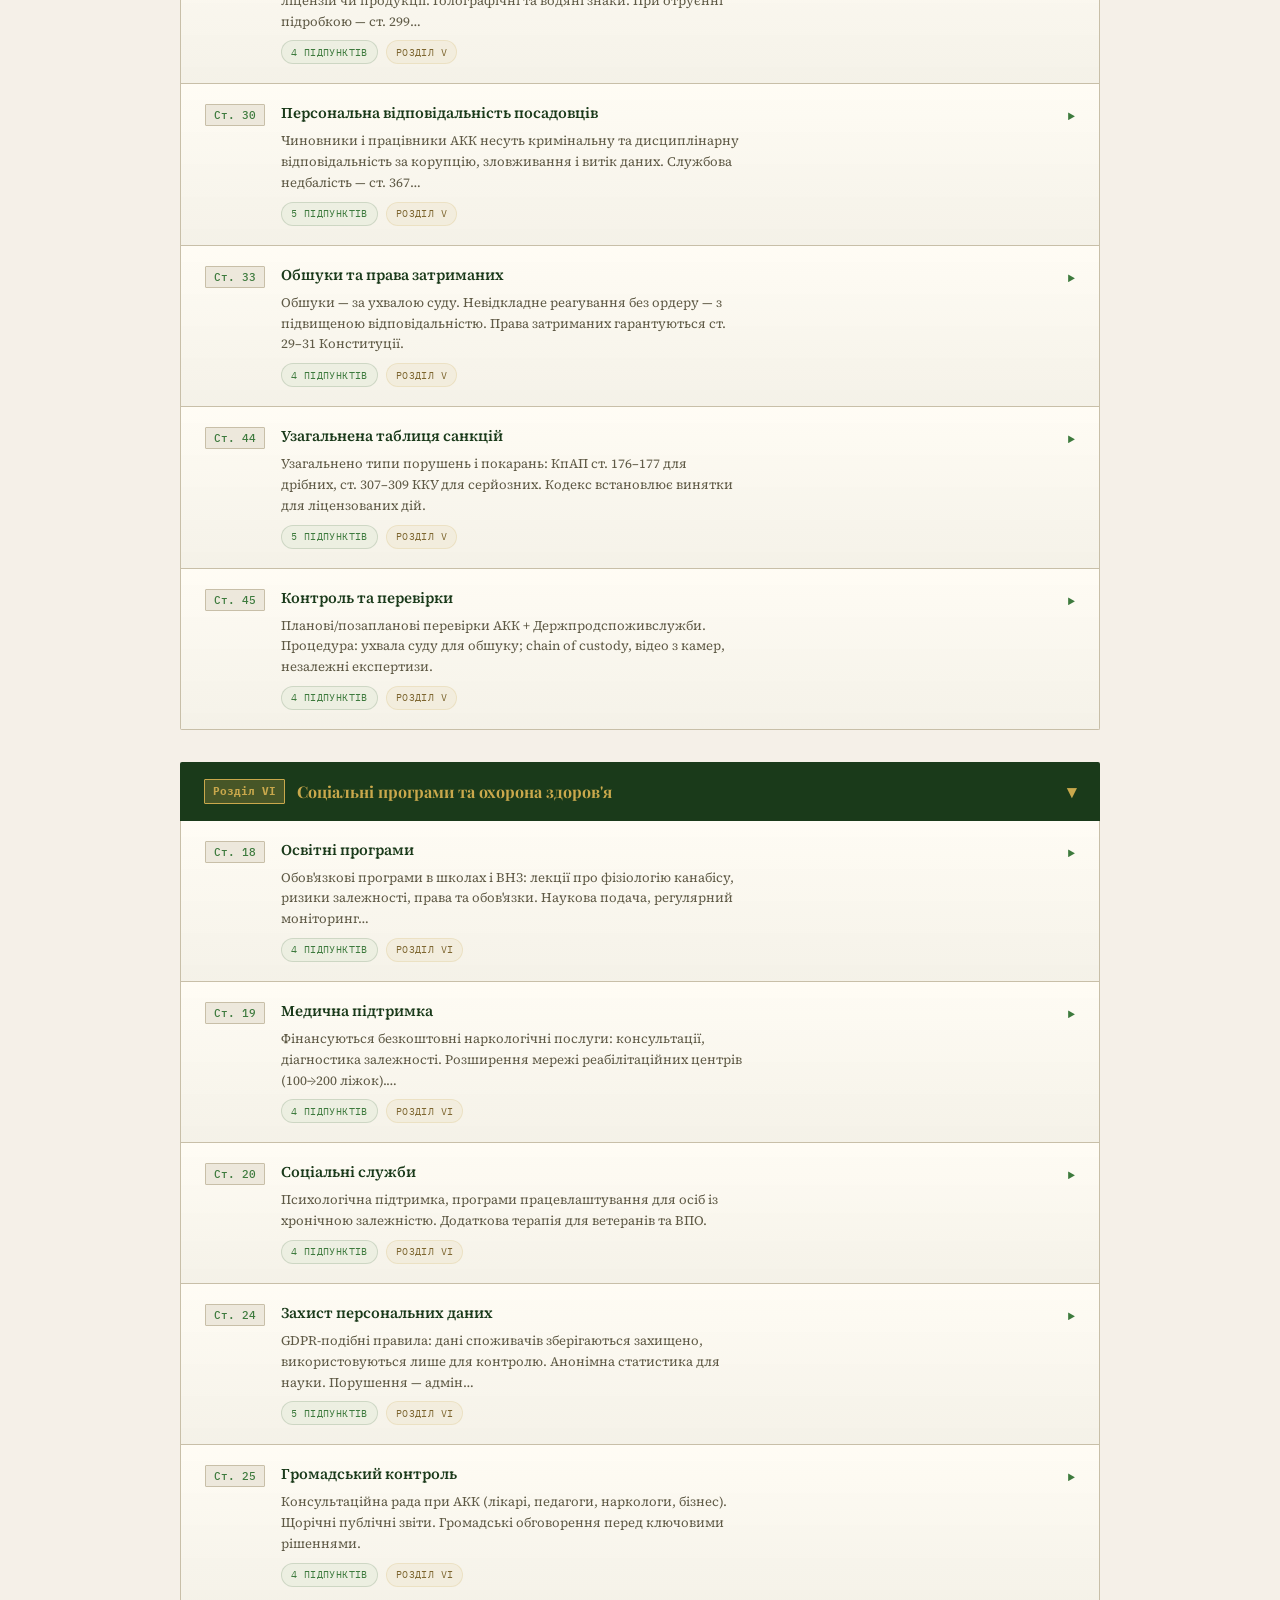
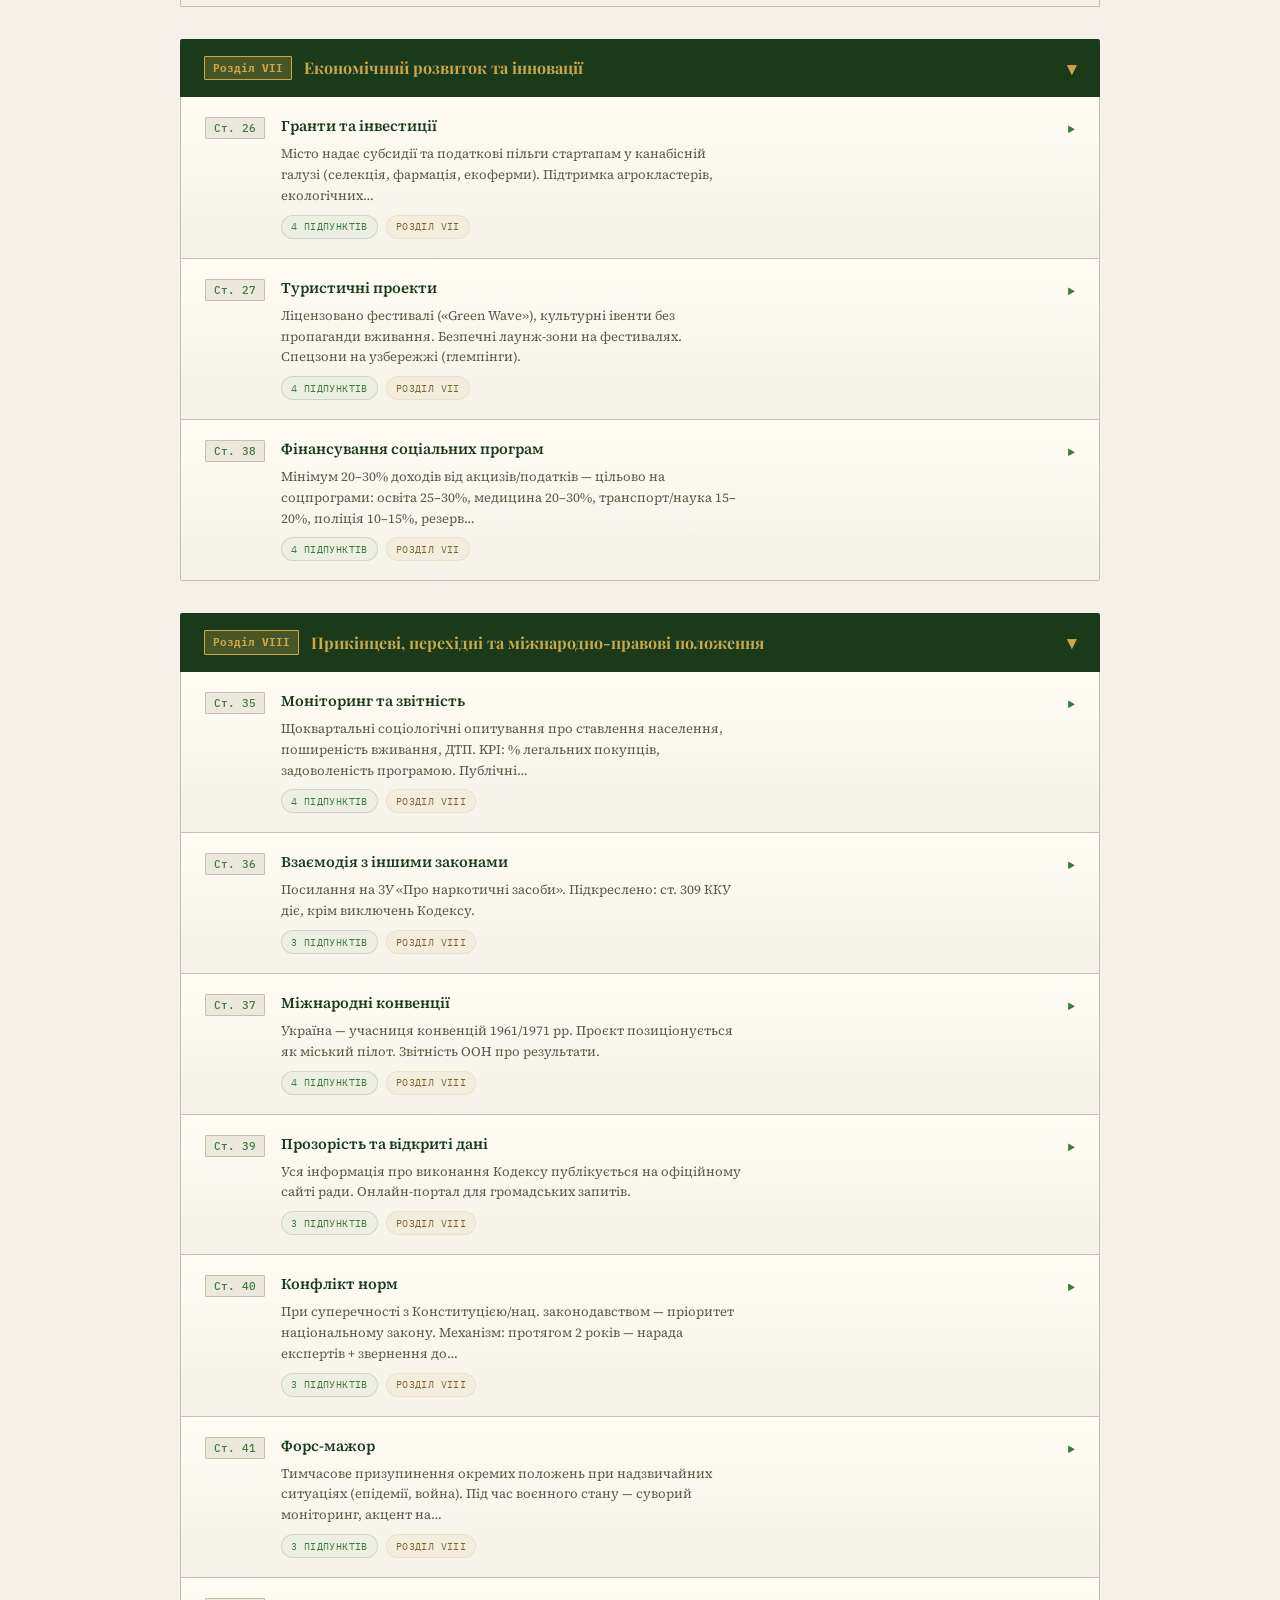
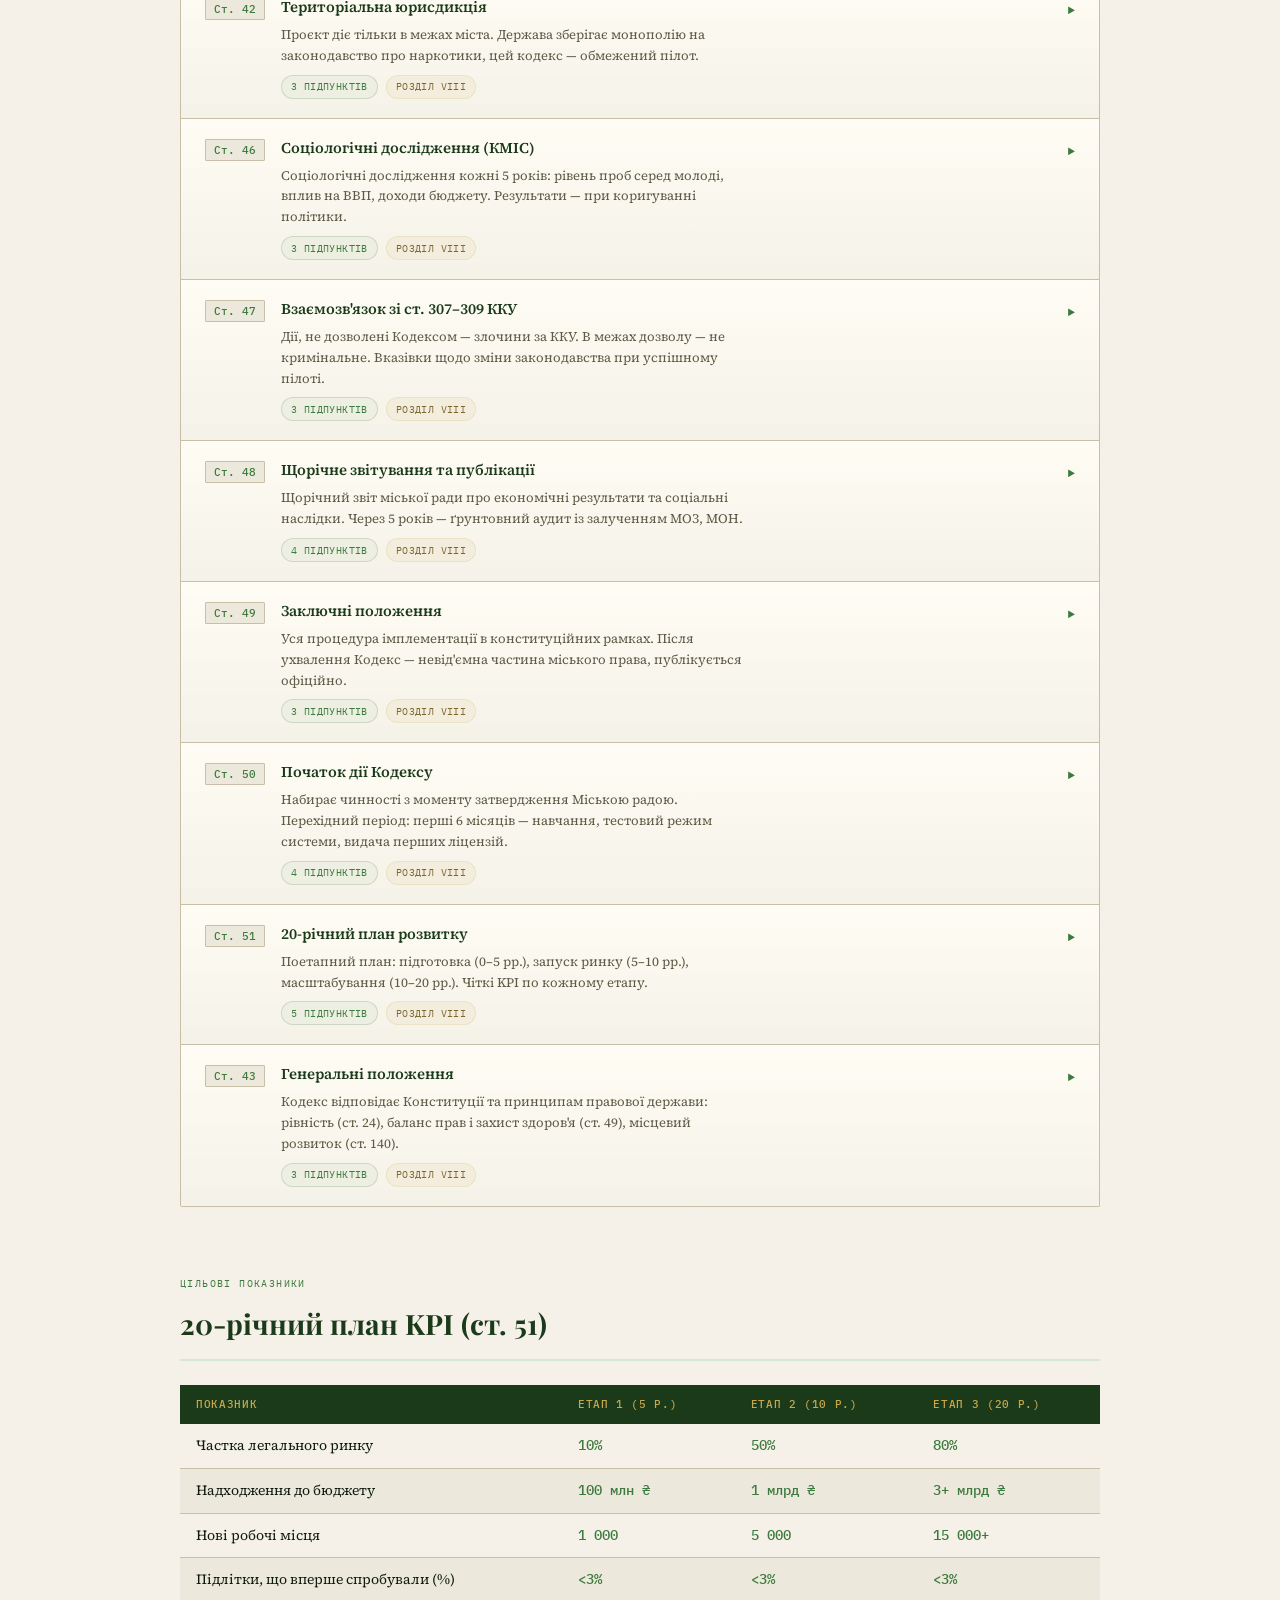
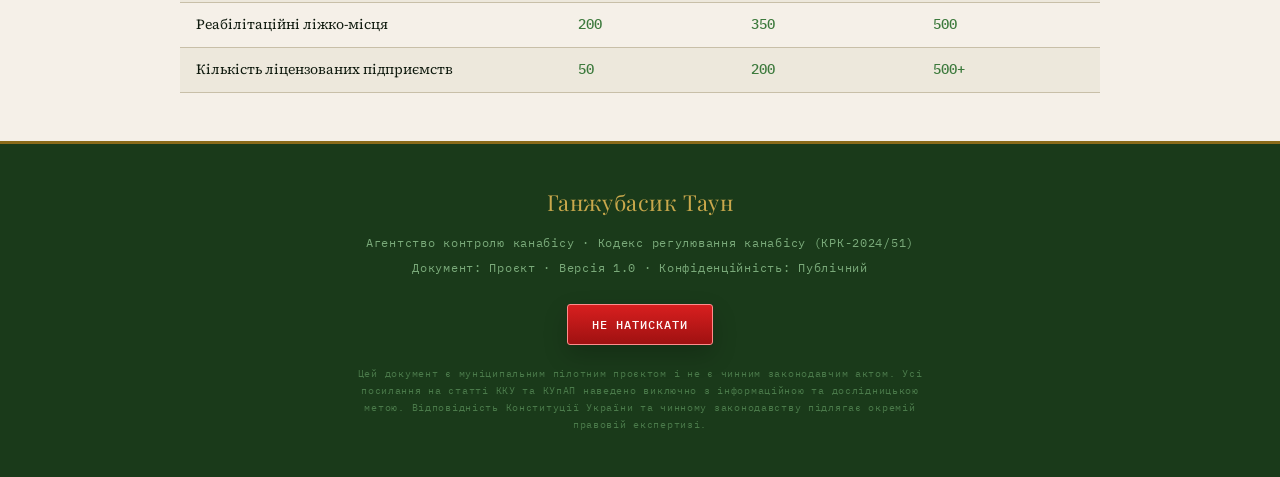
==== commit d28a4151: "Remove support widget references from index and finalize cleanup" ====
--- a/index.html
+++ b/index.html
@@ -1041,7 +1041,6 @@
     }
   }
 </style>
-<link rel="stylesheet" href="support-widget.css">
 </head>
 <body>
 
@@ -2706,7 +2705,5 @@
   queueHeightSync();
   scheduleDangerOverlaySync();
 </script>
-<script src="support-config.js"></script>
-<script type="module" src="support-widget.js"></script>
 </body>
 </html>
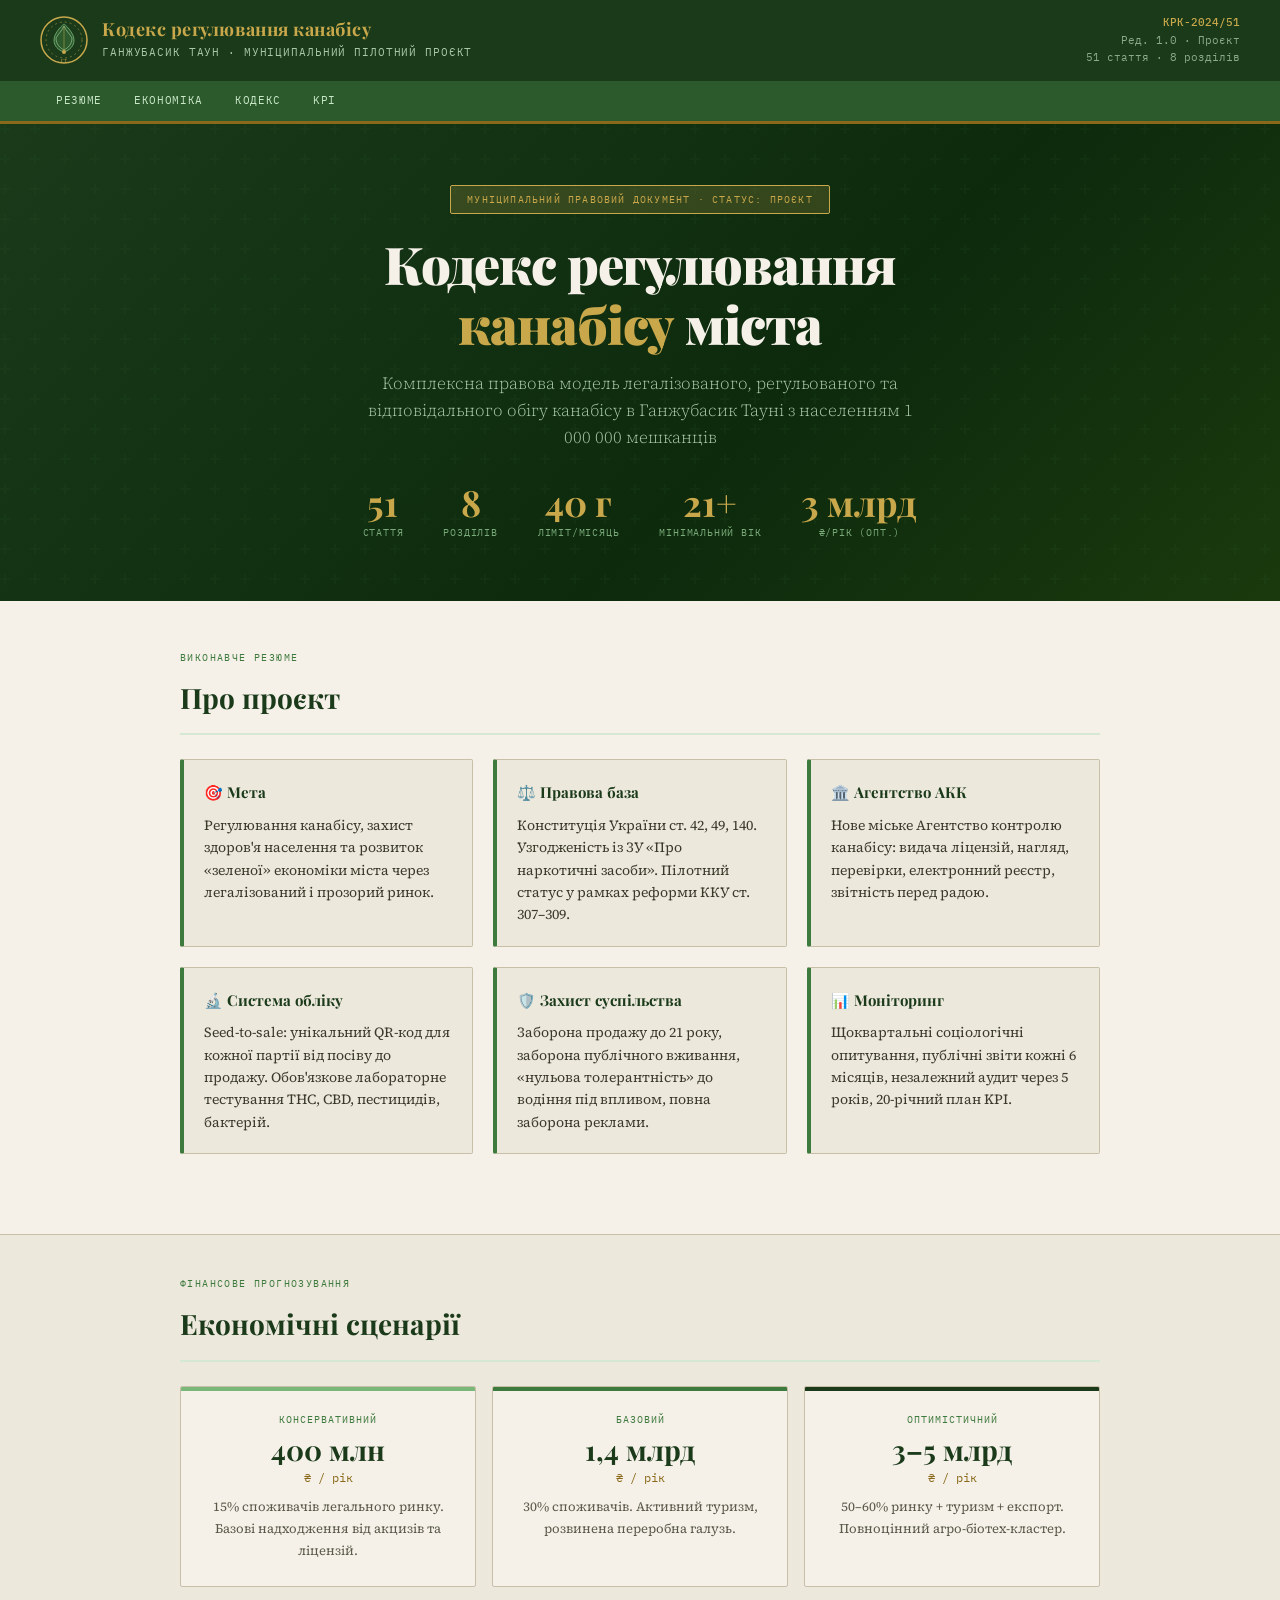
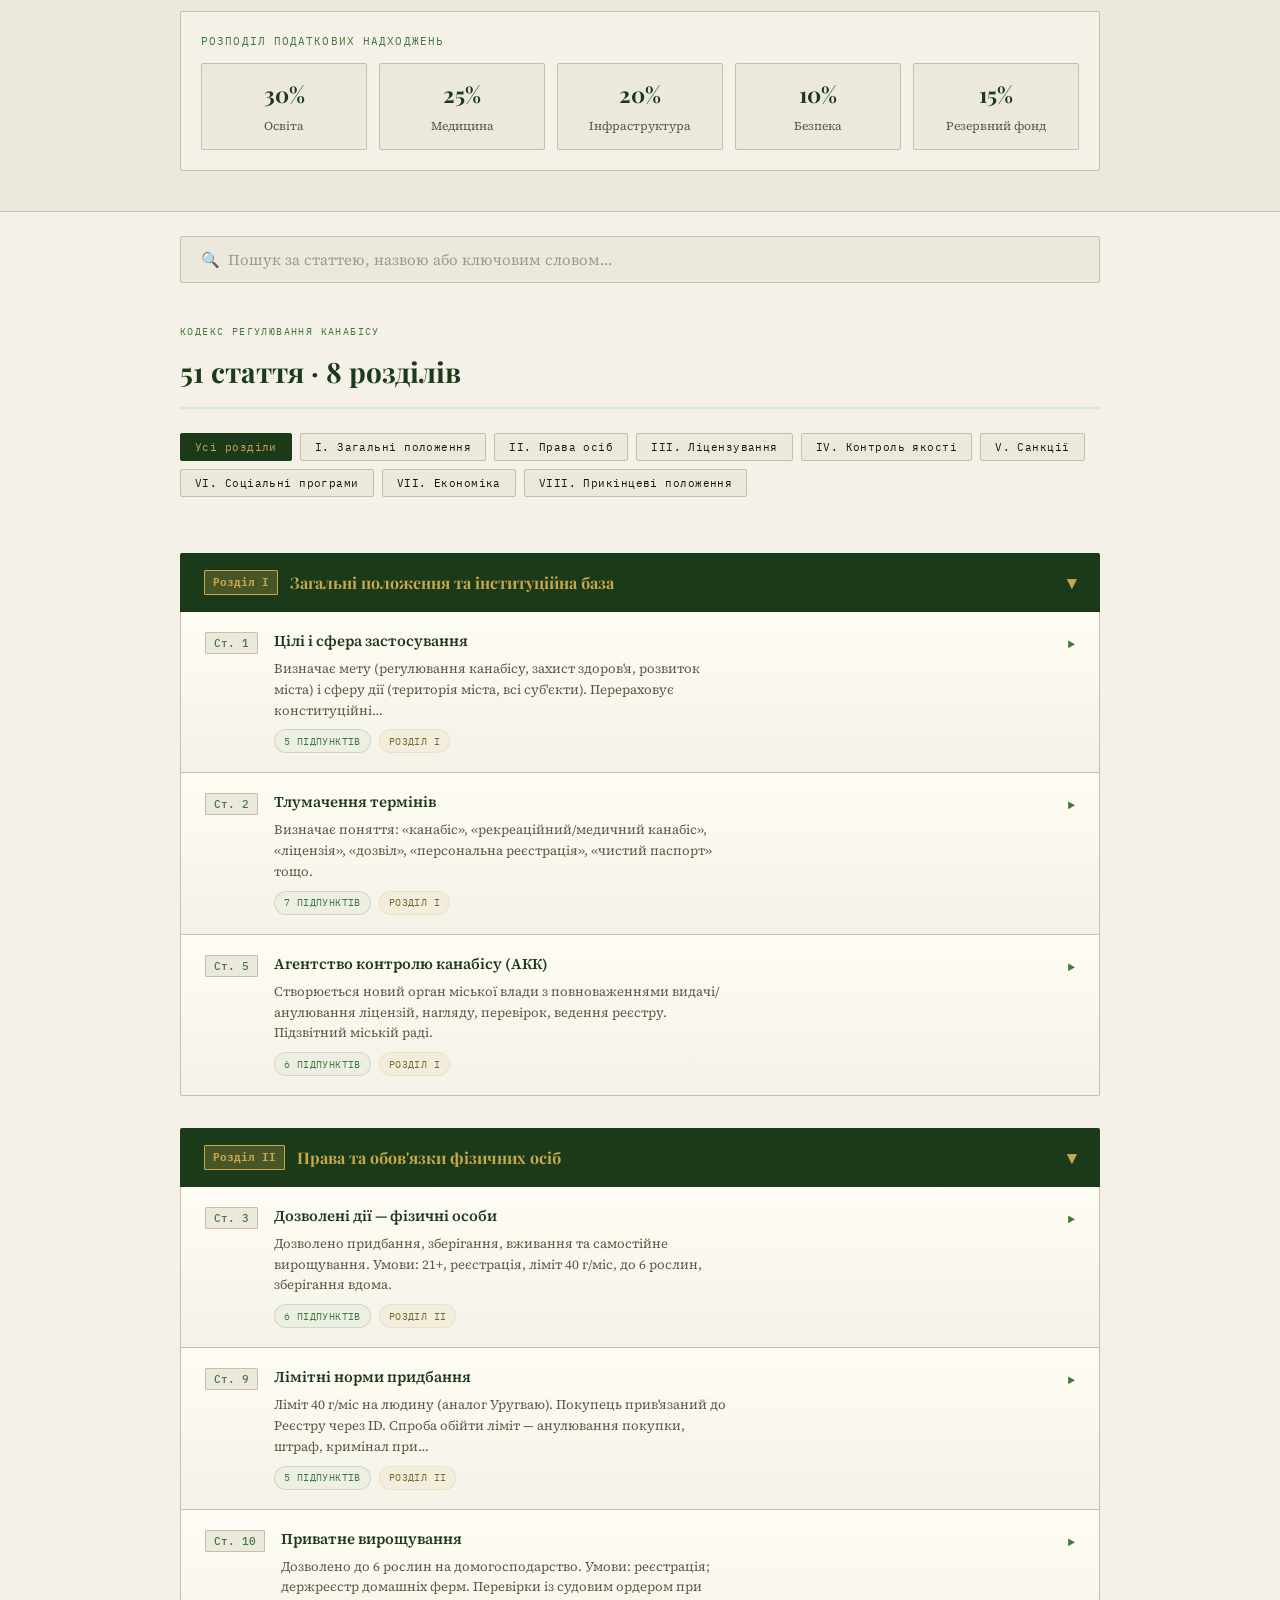
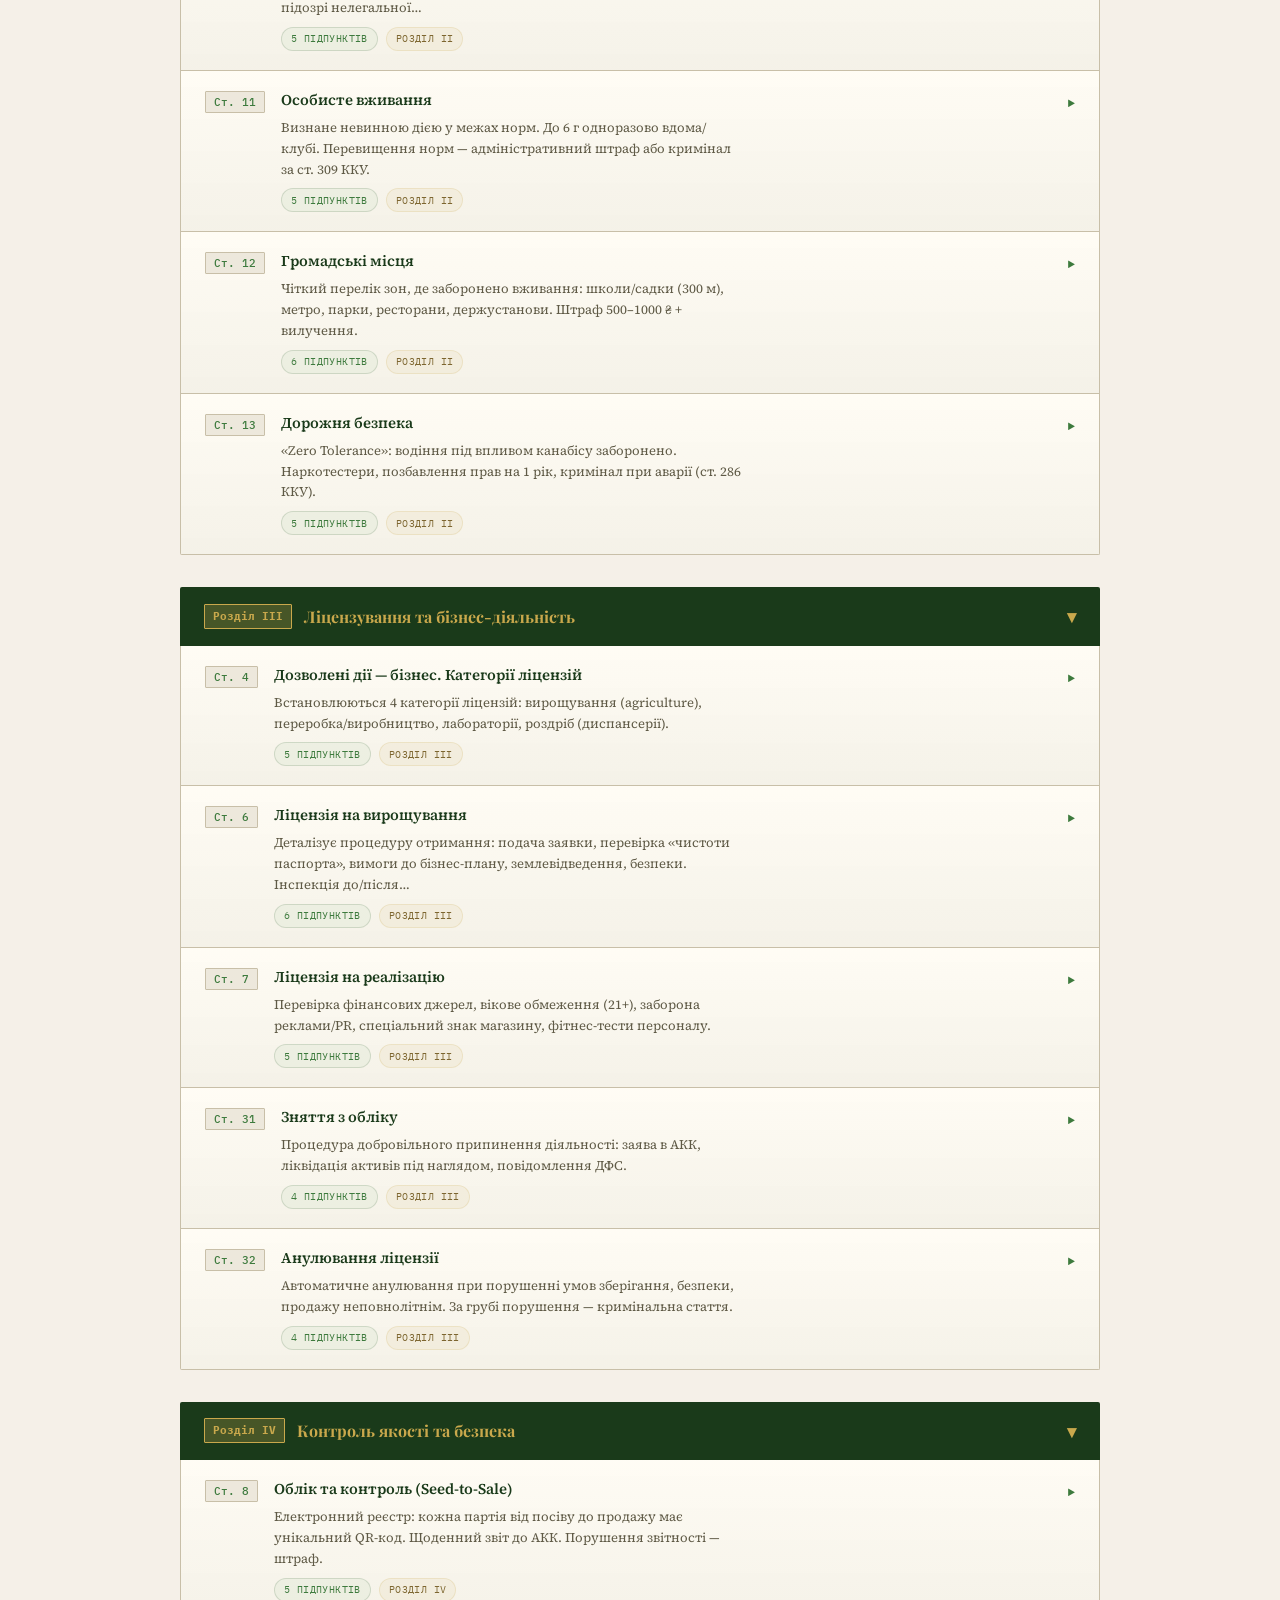
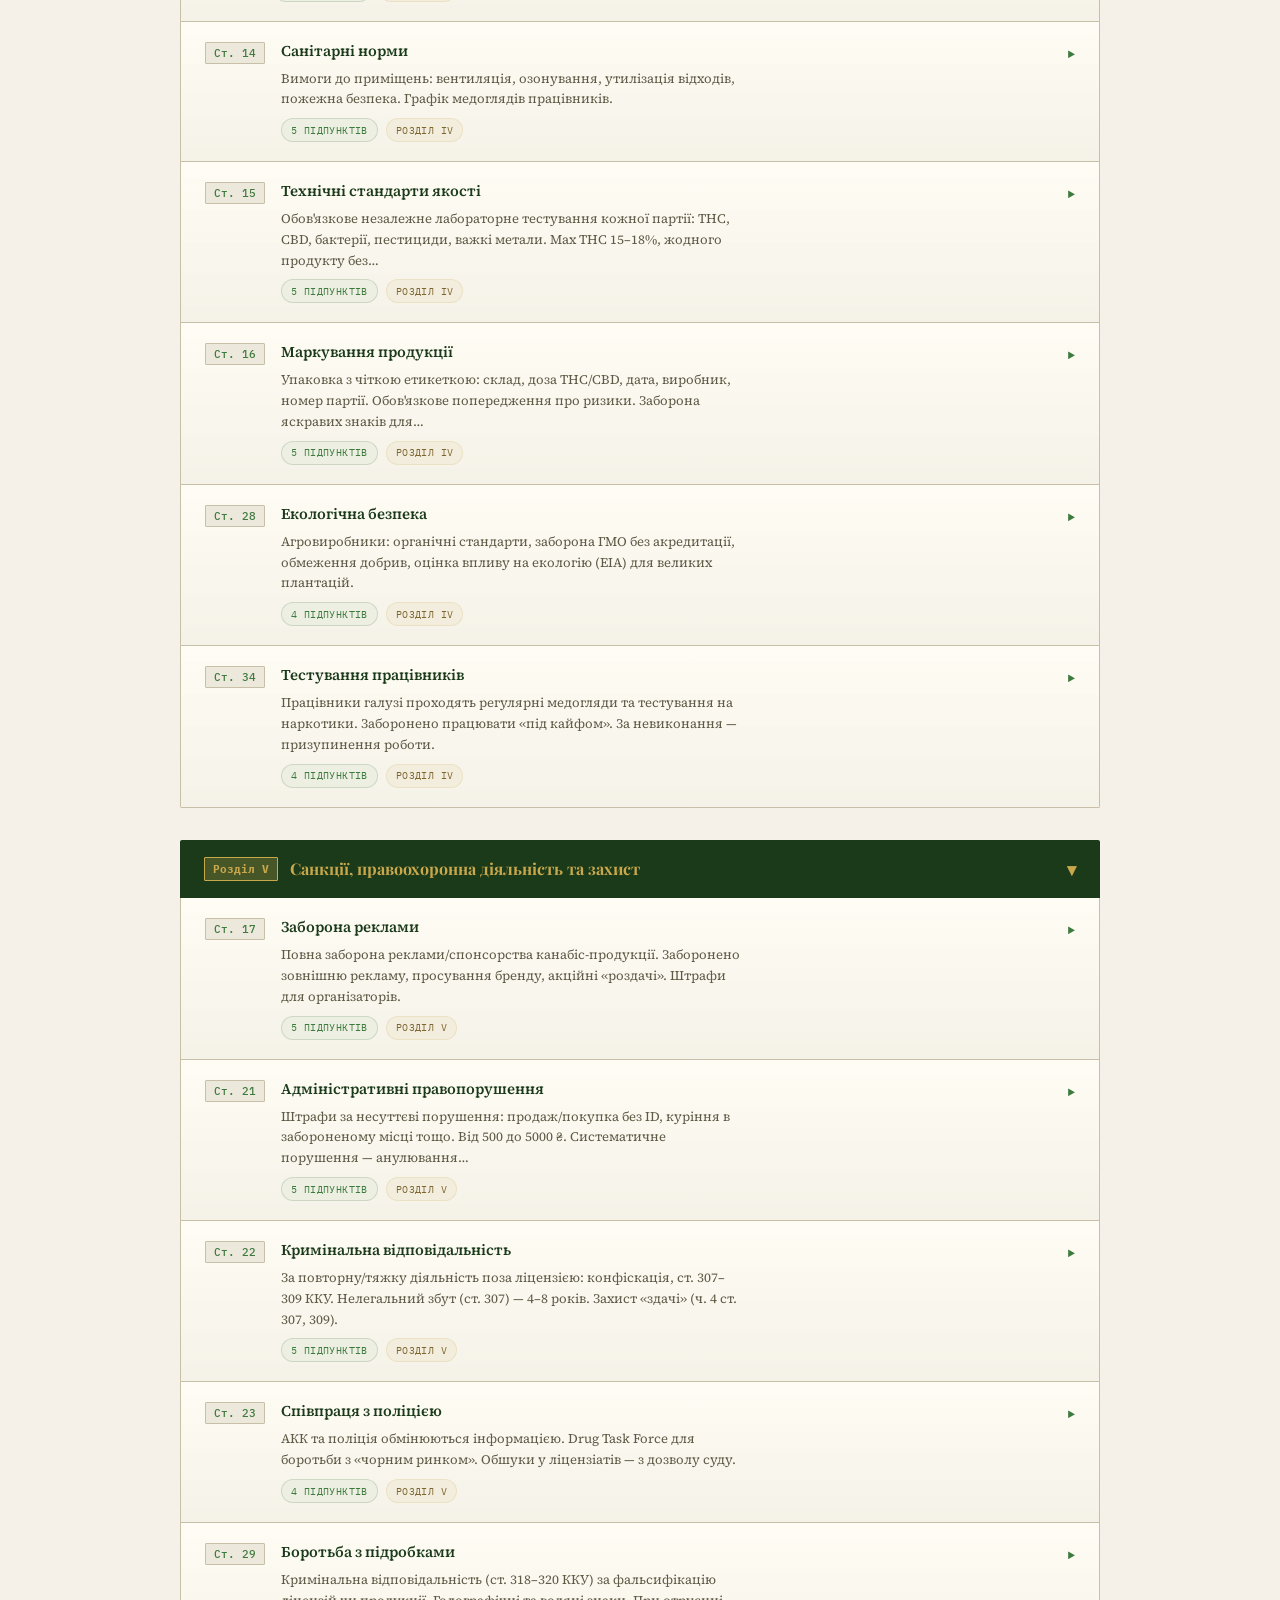
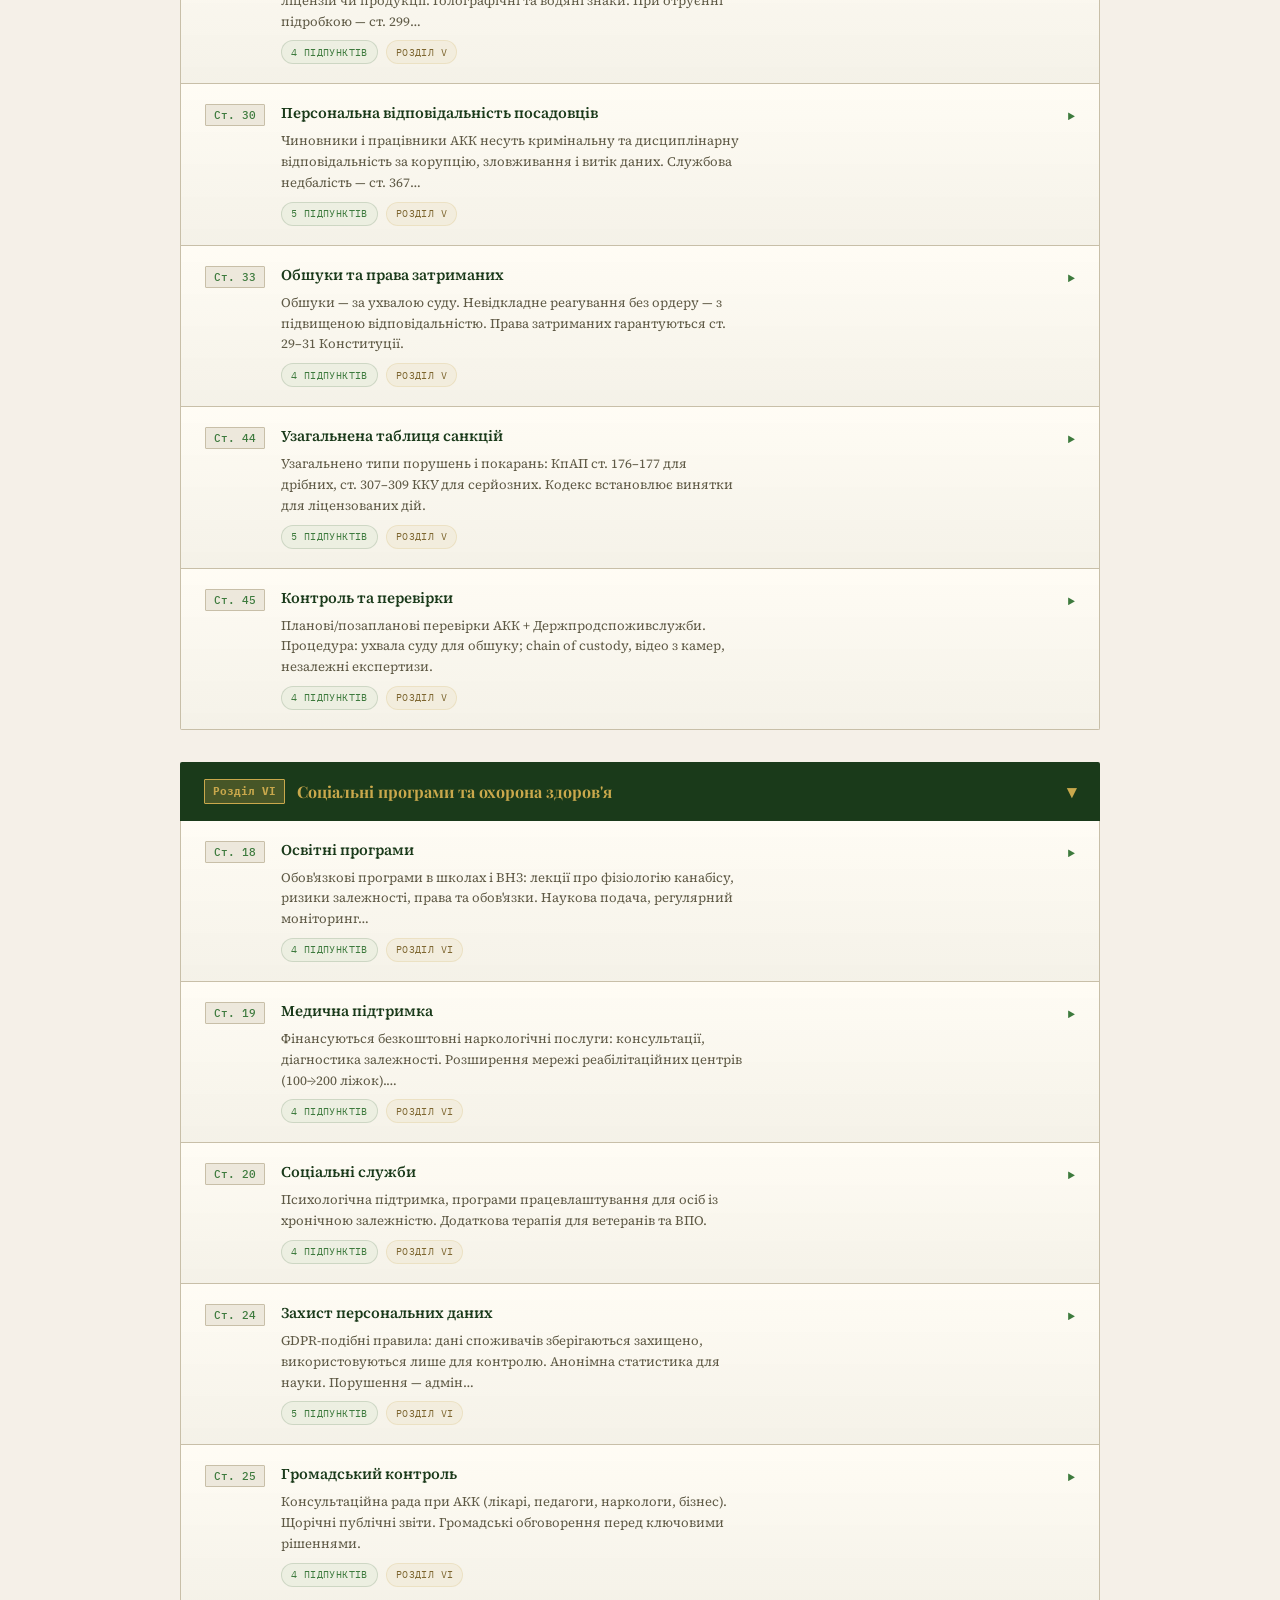
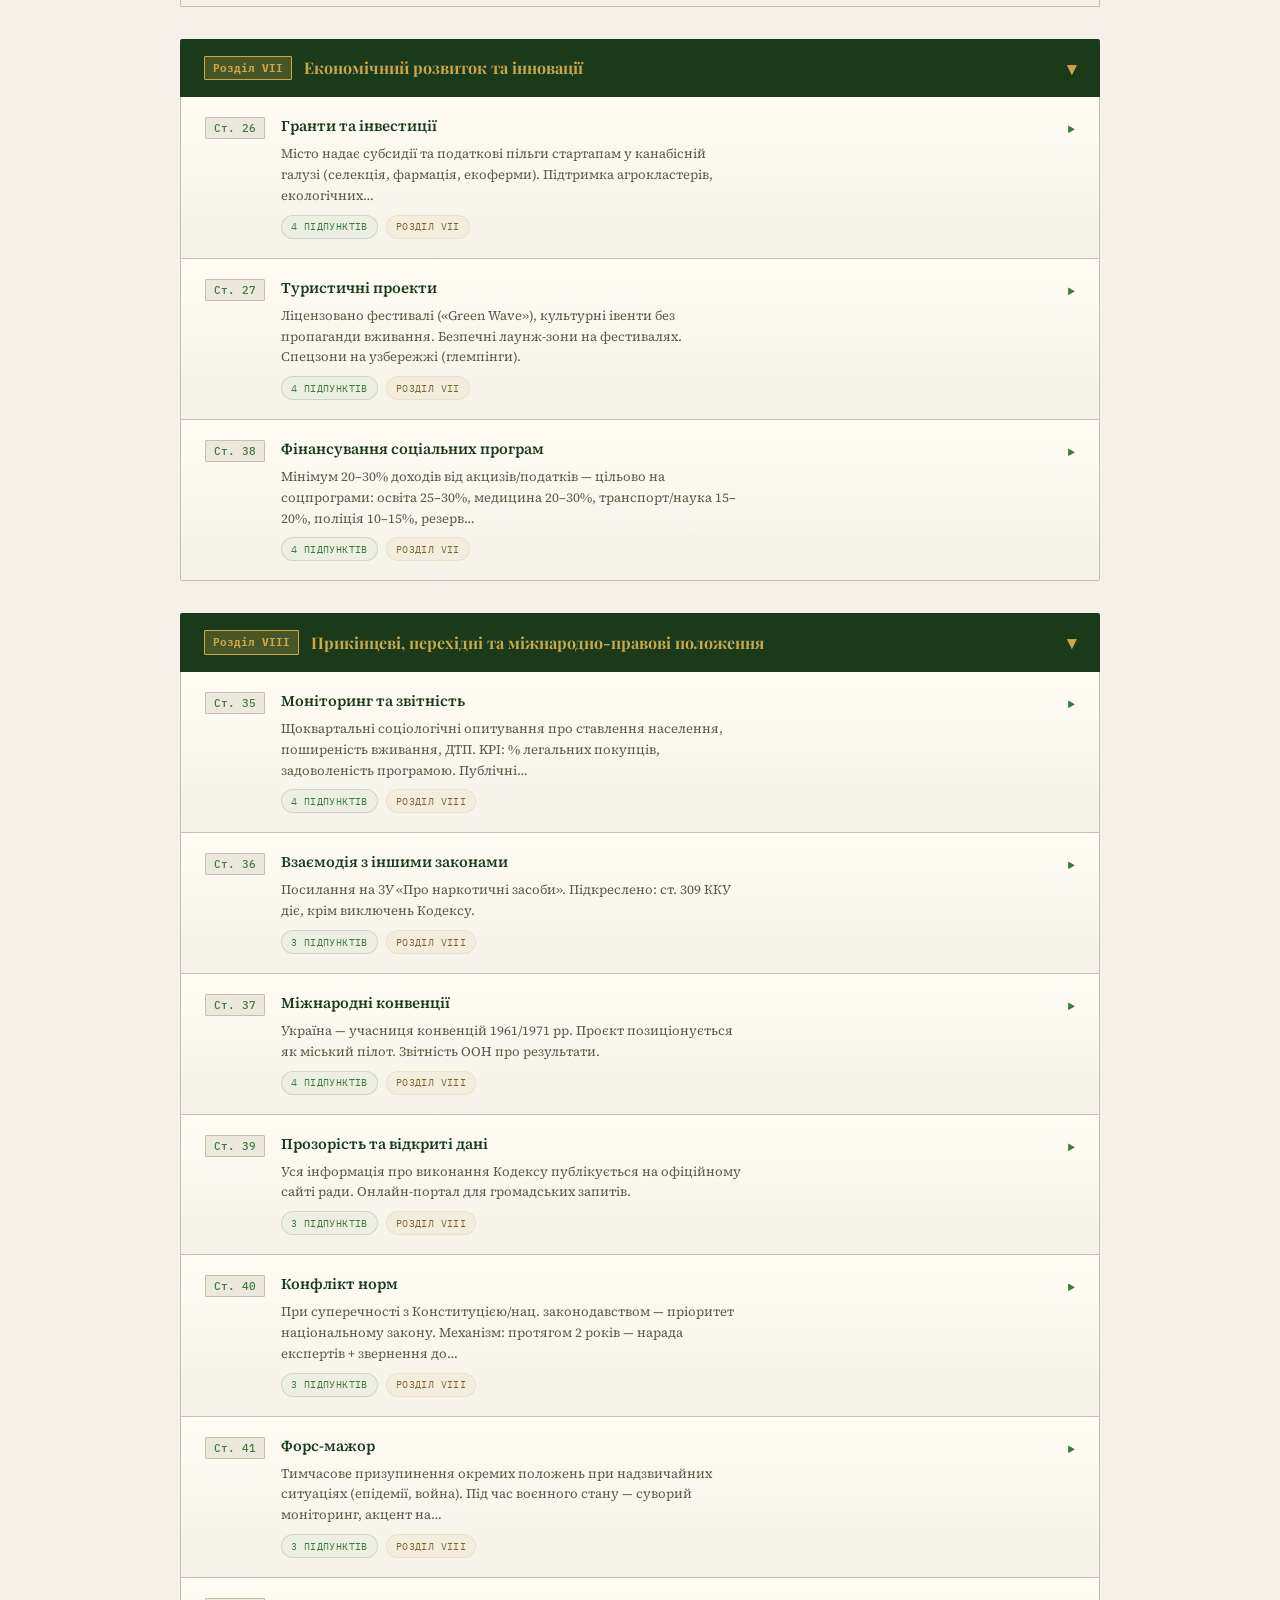
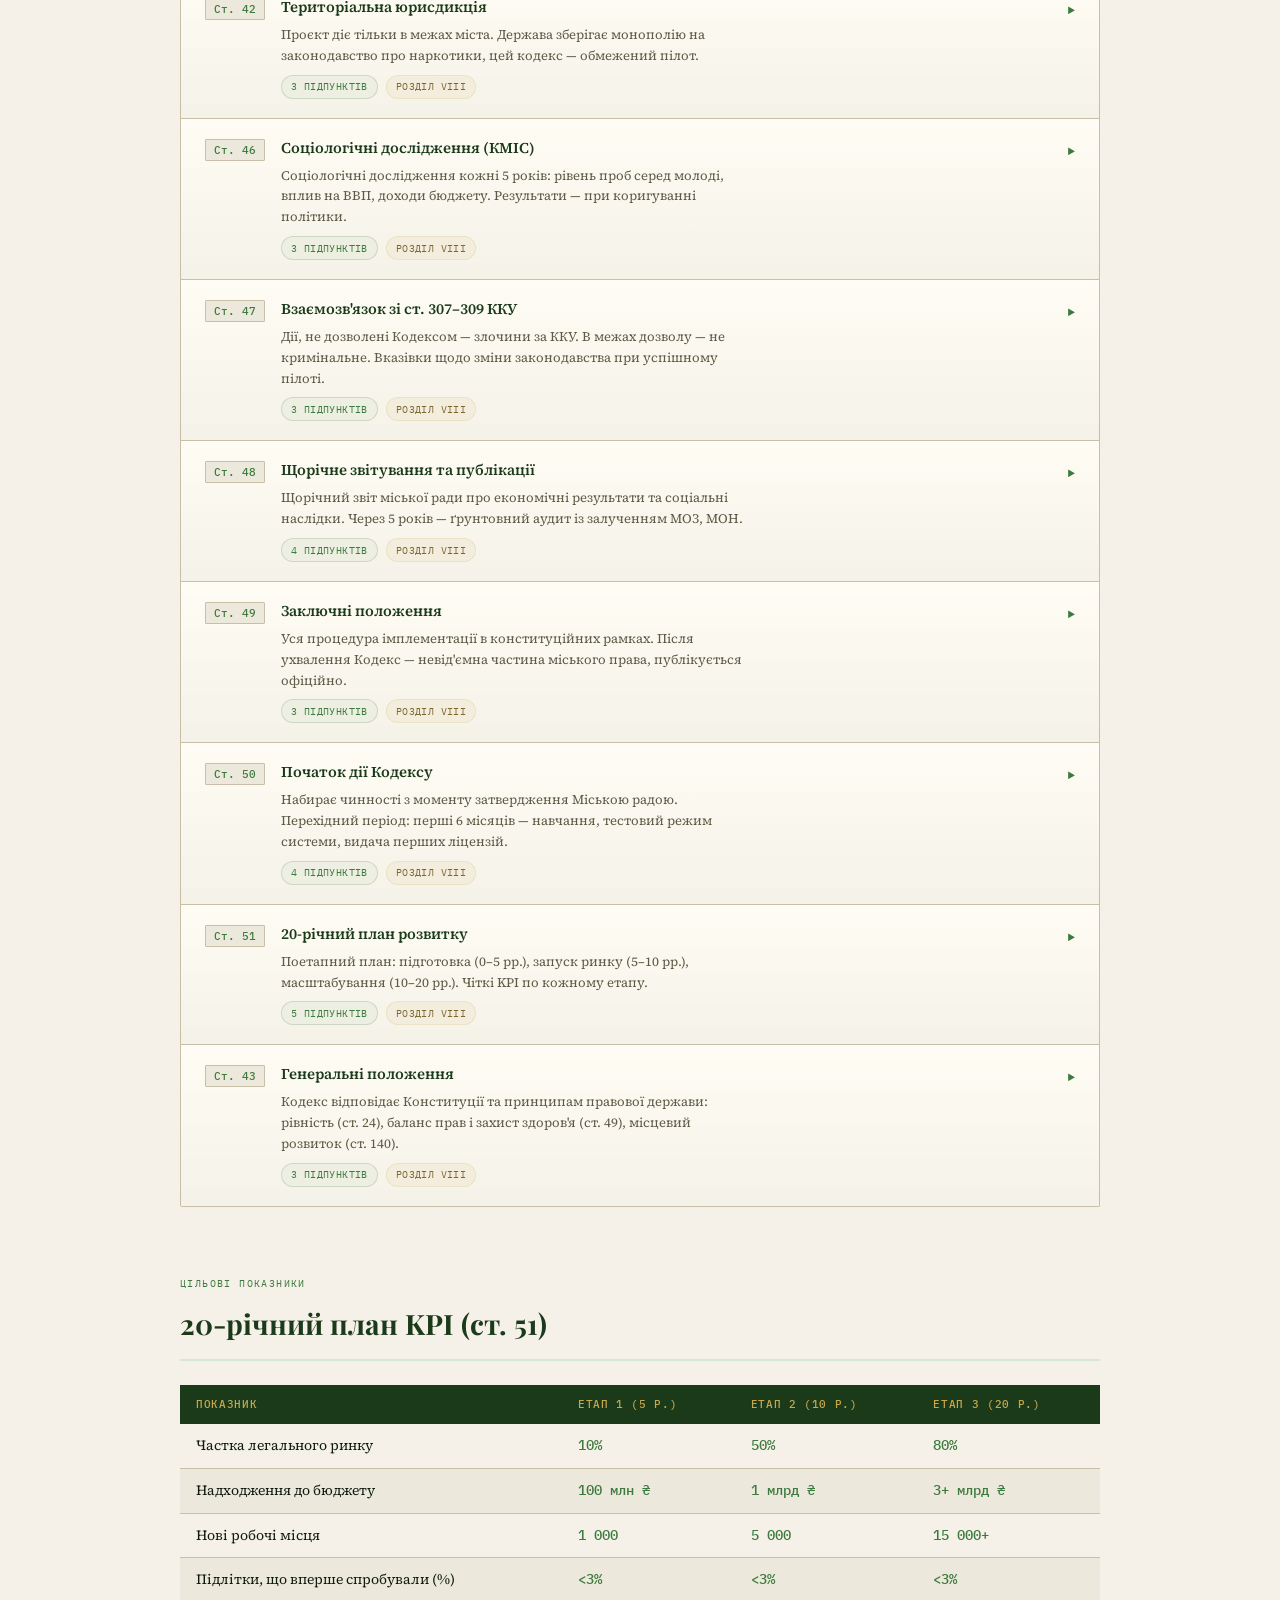
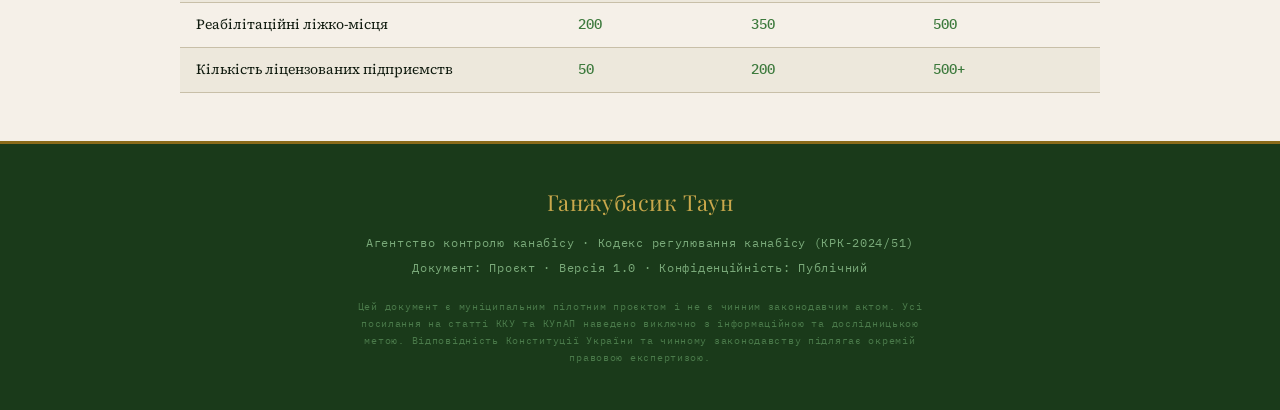
==== commit 182aecd7: "Finalize inline widget cleanup in index.html" ====
--- a/index.html
+++ b/index.html
@@ -745,198 +745,6 @@
     margin-right: auto;
     line-height: 1.7;
   }
-  .danger-button {
-    display: inline-flex;
-    align-items: center;
-    justify-content: center;
-    margin-top: 22px;
-    padding: 12px 24px;
-    border: 1px solid #ff8c8c;
-    border-radius: 3px;
-    background: linear-gradient(180deg, #d81f1f 0%, #9f1111 100%);
-    color: #fff7f7;
-    font-family: 'IBM Plex Mono', monospace;
-    font-size: 12px;
-    font-weight: 500;
-    letter-spacing: 0.08em;
-    text-transform: uppercase;
-    cursor: pointer;
-    position: relative;
-    z-index: 9805;
-    box-shadow: 0 10px 24px rgba(0, 0, 0, 0.2);
-    transition:
-      transform 0.18s ease,
-      box-shadow 0.18s ease,
-      filter 0.18s ease,
-      border-color 0.18s ease;
-  }
-  .danger-button:hover {
-    transform: translateY(-1px);
-    box-shadow: 0 14px 28px rgba(0, 0, 0, 0.26);
-    filter: brightness(1.06);
-  }
-  body.danger-hover-active .danger-button {
-    transform: translateY(-2px) scale(1.04);
-    box-shadow: 0 18px 42px rgba(120, 10, 10, 0.34);
-    border-color: #ffd3a8;
-    filter: brightness(1.08) saturate(1.08);
-  }
-  .danger-button:active { transform: translateY(0); }
-  .temptation-overlay {
-    --danger-spot-x: 50vw;
-    --danger-spot-y: 86vh;
-    position: fixed;
-    inset: 0;
-    pointer-events: none;
-    opacity: 0;
-    overflow: hidden;
-    z-index: 9700;
-    transition: opacity 0.18s ease;
-  }
-  .temptation-overlay::before {
-    content: '';
-    position: absolute;
-    inset: 0;
-    background:
-      radial-gradient(circle at var(--danger-spot-x) var(--danger-spot-y), rgba(255, 223, 149, 0.18) 0%, rgba(255, 223, 149, 0) 18%),
-      radial-gradient(circle at var(--danger-spot-x) calc(var(--danger-spot-y) + 5vh), rgba(216, 31, 31, 0.28) 0%, rgba(216, 31, 31, 0) 24%),
-      linear-gradient(180deg, rgba(8, 14, 10, 0.28) 0%, rgba(61, 0, 0, 0.34) 100%);
-    animation: temptationPulse 0.95s ease-in-out infinite alternate;
-  }
-  .temptation-overlay::after {
-    content: '';
-    position: absolute;
-    inset: -12%;
-    background:
-      repeating-linear-gradient(
-        120deg,
-        rgba(255, 210, 120, 0.08) 0 24px,
-        rgba(255, 210, 120, 0) 24px 56px
-      );
-    opacity: 0.5;
-    animation: temptationSweep 11s linear infinite;
-  }
-  body.danger-hover-active .temptation-overlay {
-    opacity: 1;
-  }
-  .temptation-call,
-  .temptation-arrow {
-    position: absolute;
-    left: 0;
-    top: 0;
-    --item-shift-x: 0px;
-    --item-shift-y: 0px;
-    font-family: 'IBM Plex Mono', monospace;
-    letter-spacing: 0.12em;
-    text-transform: uppercase;
-    text-shadow: 0 8px 18px rgba(0, 0, 0, 0.28);
-    opacity: 0;
-    transition: opacity 0.18s ease;
-  }
-  .temptation-call {
-    color: #fff1cf;
-    font-size: clamp(14px, 2.4vw, 28px);
-    font-weight: 500;
-    white-space: nowrap;
-    animation: temptationChant 0.85s ease-in-out infinite alternate;
-  }
-  .temptation-arrow {
-    color: #ffd46a;
-    font-size: clamp(24px, 6vw, 58px);
-    animation: temptationArrow 0.9s ease-in-out infinite alternate;
-  }
-  body.danger-hover-active .temptation-call,
-  body.danger-hover-active .temptation-arrow {
-    opacity: 1;
-  }
-  .temptation-call.call-1 { animation-delay: 0s; }
-  .temptation-call.call-2 { animation-delay: 0.12s; }
-  .temptation-call.call-3 { animation-delay: 0.26s; }
-  .temptation-call.call-4 { animation-delay: 0.18s; }
-  .temptation-call.call-5 { animation-delay: 0.32s; }
-  .temptation-call.call-6 { animation-delay: 0.08s; }
-  .temptation-call.call-7 {
-    font-size: clamp(18px, 3vw, 34px);
-    animation-delay: 0.15s;
-  }
-  .temptation-arrow.arrow-1 { animation-delay: 0s; }
-  .temptation-arrow.arrow-2 { animation-delay: 0.14s; }
-  .temptation-arrow.arrow-3 { animation-delay: 0.28s; }
-  .temptation-arrow.arrow-4 { animation-delay: 0.08s; }
-  .temptation-arrow.arrow-5 { animation-delay: 0.2s; }
-  .temptation-arrow.arrow-6 { animation-delay: 0.34s; }
-  @keyframes temptationPulse {
-    from { opacity: 0.72; filter: saturate(0.96); }
-    to { opacity: 0.94; filter: saturate(1.08); }
-  }
-  @keyframes temptationSweep {
-    from { transform: translate3d(-2%, 0, 0); }
-    to { transform: translate3d(2%, 0, 0); }
-  }
-  @keyframes temptationChant {
-    from { transform: translate3d(var(--item-shift-x), var(--item-shift-y), 0) scale(0.98); }
-    to { transform: translate3d(var(--item-shift-x), calc(var(--item-shift-y) - 6px), 0) scale(1.02); }
-  }
-  @keyframes temptationArrow {
-    from { transform: translate3d(var(--item-shift-x), calc(var(--item-shift-y) - 2px), 0) scale(0.96); }
-    to { transform: translate3d(var(--item-shift-x), calc(var(--item-shift-y) + 8px), 0) scale(1.04); }
-  }
-  .rickroll-overlay {
-    position: fixed;
-    inset: 0;
-    display: none;
-    align-items: center;
-    justify-content: center;
-    padding: 24px;
-    background: rgba(6, 10, 8, 0.9);
-    z-index: 9999;
-  }
-  .rickroll-overlay.open { display: flex; }
-  .rickroll-modal {
-    width: min(100%, 960px);
-    position: relative;
-    background: #000;
-    border: 2px solid var(--gold-light);
-    box-shadow: 0 24px 60px rgba(0, 0, 0, 0.45);
-  }
-  .rickroll-head {
-    display: flex;
-    align-items: center;
-    justify-content: center;
-    min-height: 76px;
-    padding: 18px 72px 12px;
-    background: linear-gradient(180deg, rgba(216,31,31,0.22) 0%, rgba(26,58,26,0.92) 100%);
-    color: #fff4f4;
-    font-family: 'IBM Plex Mono', monospace;
-    font-size: 18px;
-    letter-spacing: 0.08em;
-    text-transform: uppercase;
-    text-align: center;
-  }
-  .rickroll-video {
-    display: block;
-    width: 100%;
-    aspect-ratio: 16 / 9;
-    border: 0;
-    background: #000;
-  }
-  .rickroll-close {
-    position: absolute;
-    top: -14px;
-    right: -14px;
-    width: 40px;
-    height: 40px;
-    border: 1px solid #ffd7d7;
-    border-radius: 999px;
-    background: #a01313;
-    color: #fff;
-    font-family: 'IBM Plex Mono', monospace;
-    font-size: 18px;
-    cursor: pointer;
-    box-shadow: 0 10px 22px rgba(0, 0, 0, 0.34);
-  }
-  body.no-scroll { overflow: hidden; }
-
   /* ── SEARCH ── */
   .search-bar {
     max-width: 1000px;
@@ -1021,24 +829,6 @@
     .article-preview {
       max-width: none;
     }
-    .temptation-call {
-      font-size: clamp(11px, 3.6vw, 15px);
-      letter-spacing: 0.08em;
-    }
-    .temptation-call.call-1,
-    .temptation-call.call-2,
-    .temptation-call.call-3,
-    .temptation-call.call-4 {
-      font-size: 11px;
-    }
-    .temptation-call.call-7 {
-      font-size: clamp(13px, 4.2vw, 18px);
-      max-width: 80vw;
-      text-align: center;
-    }
-    .temptation-arrow {
-      font-size: clamp(22px, 9vw, 42px);
-    }
   }
 </style>
 </head>
@@ -2275,40 +2065,8 @@
   <div class="footer-title">Ганжубасик Таун</div>
   <p>Агентство контролю канабісу · Кодекс регулювання канабісу (КРК-2024/51)</p>
   <p>Документ: Проєкт · Версія 1.0 · Конфіденційність: Публічний</p>
-  <button type="button" class="danger-button" id="rickrollButton">НЕ НАТИСКАТИ</button>
-  <p class="footer-legal">Цей документ є муніципальним пілотним проєктом і не є чинним законодавчим актом. Усі посилання на статті ККУ та КУпАП наведено виключно з інформаційною та дослідницькою метою. Відповідність Конституції України та чинному законодавству підлягає окремій правовій експертизі.</p>
+  <p class="footer-legal">Цей документ є муніципальним пілотним проєктом і не є чинним законодавчим актом. Усі посилання на статті ККУ та КУпАП наведено виключно з інформаційною та дослідницькою метою. Відповідність Конституції України та чинному законодавству підлягає окремій правовою експертизою.</p>
 </footer>
-
-<div class="temptation-overlay" id="temptationOverlay" aria-hidden="true">
-  <div class="temptation-call call-1">Жми-жми-жми!</div>
-  <div class="temptation-call call-2">Та давай вже!</div>
-  <div class="temptation-call call-3">Точно не натискати?</div>
-  <div class="temptation-call call-4">Один разок!</div>
-  <div class="temptation-call call-5">Натисни кнопку!</div>
-  <div class="temptation-call call-6">Сміливіше!</div>
-  <div class="temptation-call call-7">ЖМИ-ЖМИ-ЖМИ!</div>
-  <div class="temptation-arrow arrow-1">↘</div>
-  <div class="temptation-arrow arrow-2">↙</div>
-  <div class="temptation-arrow arrow-3">→</div>
-  <div class="temptation-arrow arrow-4">←</div>
-  <div class="temptation-arrow arrow-5">↗</div>
-  <div class="temptation-arrow arrow-6">↖</div>
-</div>
-
-<div class="rickroll-overlay" id="rickrollOverlay" aria-hidden="true">
-  <div class="rickroll-modal">
-    <button type="button" class="rickroll-close" id="rickrollClose" aria-label="Закрити">×</button>
-    <div class="rickroll-head">Ти все-таки натиснув</div>
-    <video
-      class="rickroll-video"
-      id="rickrollVideo"
-      preload="auto"
-      playsinline
-      controls
-      src="assets/rickroll.mp4"
-    ></video>
-  </div>
-</div>
 
 <script>
   function shortenPreview(text, maxLength) {
@@ -2516,194 +2274,11 @@
     });
   });
 
-  const rickrollButton = document.getElementById('rickrollButton');
-  const rickrollOverlay = document.getElementById('rickrollOverlay');
-  const rickrollVideo = document.getElementById('rickrollVideo');
-  const rickrollClose = document.getElementById('rickrollClose');
-  const temptationOverlay = document.getElementById('temptationOverlay');
-  const temptationCalls = temptationOverlay ? [...temptationOverlay.querySelectorAll('.temptation-call')] : [];
-  const temptationArrows = temptationOverlay ? [...temptationOverlay.querySelectorAll('.temptation-arrow')] : [];
-  let dangerOverlayFrame = 0;
-
-  function clampValue(value, min, max) {
-    return Math.min(Math.max(value, min), max);
-  }
-
-  function placeTemptationElement(element, x, y, centered) {
-    if (!element) return;
-    const pad = window.innerWidth <= 680 ? 14 : 24;
-    const width = element.offsetWidth || (element.classList.contains('temptation-arrow') ? 48 : 180);
-    const height = element.offsetHeight || 36;
-
-    if (centered) {
-      const clampedX = clampValue(x, pad + width / 2, window.innerWidth - pad - width / 2);
-      const clampedY = clampValue(y, pad, window.innerHeight - pad - height);
-      element.style.left = `${clampedX}px`;
-      element.style.top = `${clampedY}px`;
-      element.style.setProperty('--item-shift-x', '-50%');
-      element.style.setProperty('--item-shift-y', '0px');
-      return;
-    }
-
-    const clampedX = clampValue(x, pad, window.innerWidth - pad - width);
-    const clampedY = clampValue(y, pad, window.innerHeight - pad - height);
-    element.style.left = `${clampedX}px`;
-    element.style.top = `${clampedY}px`;
-    element.style.setProperty('--item-shift-x', '0px');
-    element.style.setProperty('--item-shift-y', '0px');
-  }
-
-  function syncDangerOverlay() {
-    if (!rickrollButton || !temptationOverlay) return;
-
-    const rect = rickrollButton.getBoundingClientRect();
-    const centerX = rect.left + rect.width / 2;
-    const centerY = rect.top + rect.height / 2;
-    const mobile = window.matchMedia('(max-width: 680px)').matches;
-
-    temptationOverlay.style.setProperty('--danger-spot-x', `${centerX}px`);
-    temptationOverlay.style.setProperty('--danger-spot-y', `${centerY}px`);
-
-    const callLayout = mobile
-      ? [
-          { dx: -118, dy: -112 },
-          { dx: 22, dy: -112 },
-          { dx: -162, dy: -18 },
-          { dx: 86, dy: -18 },
-          { dx: -134, dy: 64 },
-          { dx: 72, dy: 64 },
-          { dx: 0, dy: 104, centered: true }
-        ]
-      : [
-          { dx: -370, dy: -250 },
-          { dx: 160, dy: -248 },
-          { dx: -430, dy: -84 },
-          { dx: 260, dy: -8 },
-          { dx: -315, dy: 72 },
-          { dx: 205, dy: 84 },
-          { dx: 0, dy: 118, centered: true }
-        ];
-
-    const arrowLayout = mobile
-      ? [
-          { dx: -64, dy: -72, centered: true },
-          { dx: 52, dy: -72, centered: true },
-          { dx: -104, dy: 4, centered: true },
-          { dx: 88, dy: 4, centered: true },
-          { dx: -58, dy: 46, centered: true },
-          { dx: 46, dy: 46, centered: true }
-        ]
-      : [
-          { dx: -170, dy: -152, centered: true },
-          { dx: 148, dy: -152, centered: true },
-          { dx: -220, dy: -2, centered: true },
-          { dx: 206, dy: -2, centered: true },
-          { dx: -118, dy: 70, centered: true },
-          { dx: 106, dy: 70, centered: true }
-        ];
-
-    temptationCalls.forEach((element, index) => {
-      const layout = callLayout[index];
-      if (!layout) return;
-      placeTemptationElement(element, centerX + layout.dx, centerY + layout.dy, !!layout.centered);
-    });
-
-    temptationArrows.forEach((element, index) => {
-      const layout = arrowLayout[index];
-      if (!layout) return;
-      placeTemptationElement(element, centerX + layout.dx, centerY + layout.dy, !!layout.centered);
-    });
-  }
-
-  function scheduleDangerOverlaySync() {
-    if (dangerOverlayFrame) return;
-    dangerOverlayFrame = requestAnimationFrame(() => {
-      dangerOverlayFrame = 0;
-      syncDangerOverlay();
-    });
-  }
-
-  function setDangerHoverState(isActive) {
-    document.body.classList.toggle('danger-hover-active', !!isActive);
-    if (temptationOverlay) {
-      temptationOverlay.setAttribute('aria-hidden', isActive ? 'false' : 'true');
-    }
-    if (isActive) scheduleDangerOverlaySync();
-  }
-
-  function closeRickroll() {
-    if (!rickrollOverlay || !rickrollVideo) return;
-    rickrollOverlay.classList.remove('open');
-    rickrollOverlay.setAttribute('aria-hidden', 'true');
-    document.body.classList.remove('no-scroll');
-    rickrollVideo.pause();
-    rickrollVideo.currentTime = 0;
-  }
-
-  if (rickrollButton) {
-    rickrollButton.addEventListener('mouseenter', function() {
-      setDangerHoverState(true);
-    });
-    rickrollButton.addEventListener('mouseleave', function() {
-      setDangerHoverState(false);
-    });
-    rickrollButton.addEventListener('focus', function() {
-      setDangerHoverState(true);
-    });
-    rickrollButton.addEventListener('blur', function() {
-      setDangerHoverState(false);
-    });
-    rickrollButton.addEventListener('touchstart', function() {
-      setDangerHoverState(true);
-    }, { passive: true });
-    rickrollButton.addEventListener('touchend', function() {
-      setDangerHoverState(false);
-    }, { passive: true });
-    rickrollButton.addEventListener('touchcancel', function() {
-      setDangerHoverState(false);
-    }, { passive: true });
-    rickrollButton.addEventListener('click', function() {
-      if (!rickrollOverlay || !rickrollVideo) return;
-      setDangerHoverState(false);
-      rickrollOverlay.classList.add('open');
-      rickrollOverlay.setAttribute('aria-hidden', 'false');
-      document.body.classList.add('no-scroll');
-      rickrollVideo.currentTime = 0;
-      const playPromise = rickrollVideo.play();
-      if (playPromise && typeof playPromise.catch === 'function') {
-        playPromise.catch(function() {});
-      }
-    });
-  }
-
-  if (rickrollClose) {
-    rickrollClose.addEventListener('click', closeRickroll);
-  }
-
-  if (rickrollOverlay) {
-    rickrollOverlay.addEventListener('click', function(e) {
-      if (e.target === rickrollOverlay) closeRickroll();
-    });
-  }
-
-  document.addEventListener('keydown', function(e) {
-    if (e.key === 'Escape') closeRickroll();
-  });
-
-  window.addEventListener('resize', scheduleDangerOverlaySync);
-  window.addEventListener('scroll', scheduleDangerOverlaySync, { passive: true });
-  window.addEventListener('orientationchange', scheduleDangerOverlaySync);
-  if (window.visualViewport) {
-    window.visualViewport.addEventListener('resize', scheduleDangerOverlaySync);
-    window.visualViewport.addEventListener('scroll', scheduleDangerOverlaySync);
-  }
-
   enhanceArticleCards();
   setSubpointDelays();
   initChapterAnimations();
   window.addEventListener('resize', syncOpenArticleHeights);
   queueHeightSync();
-  scheduleDangerOverlaySync();
 </script>
 </body>
 </html>
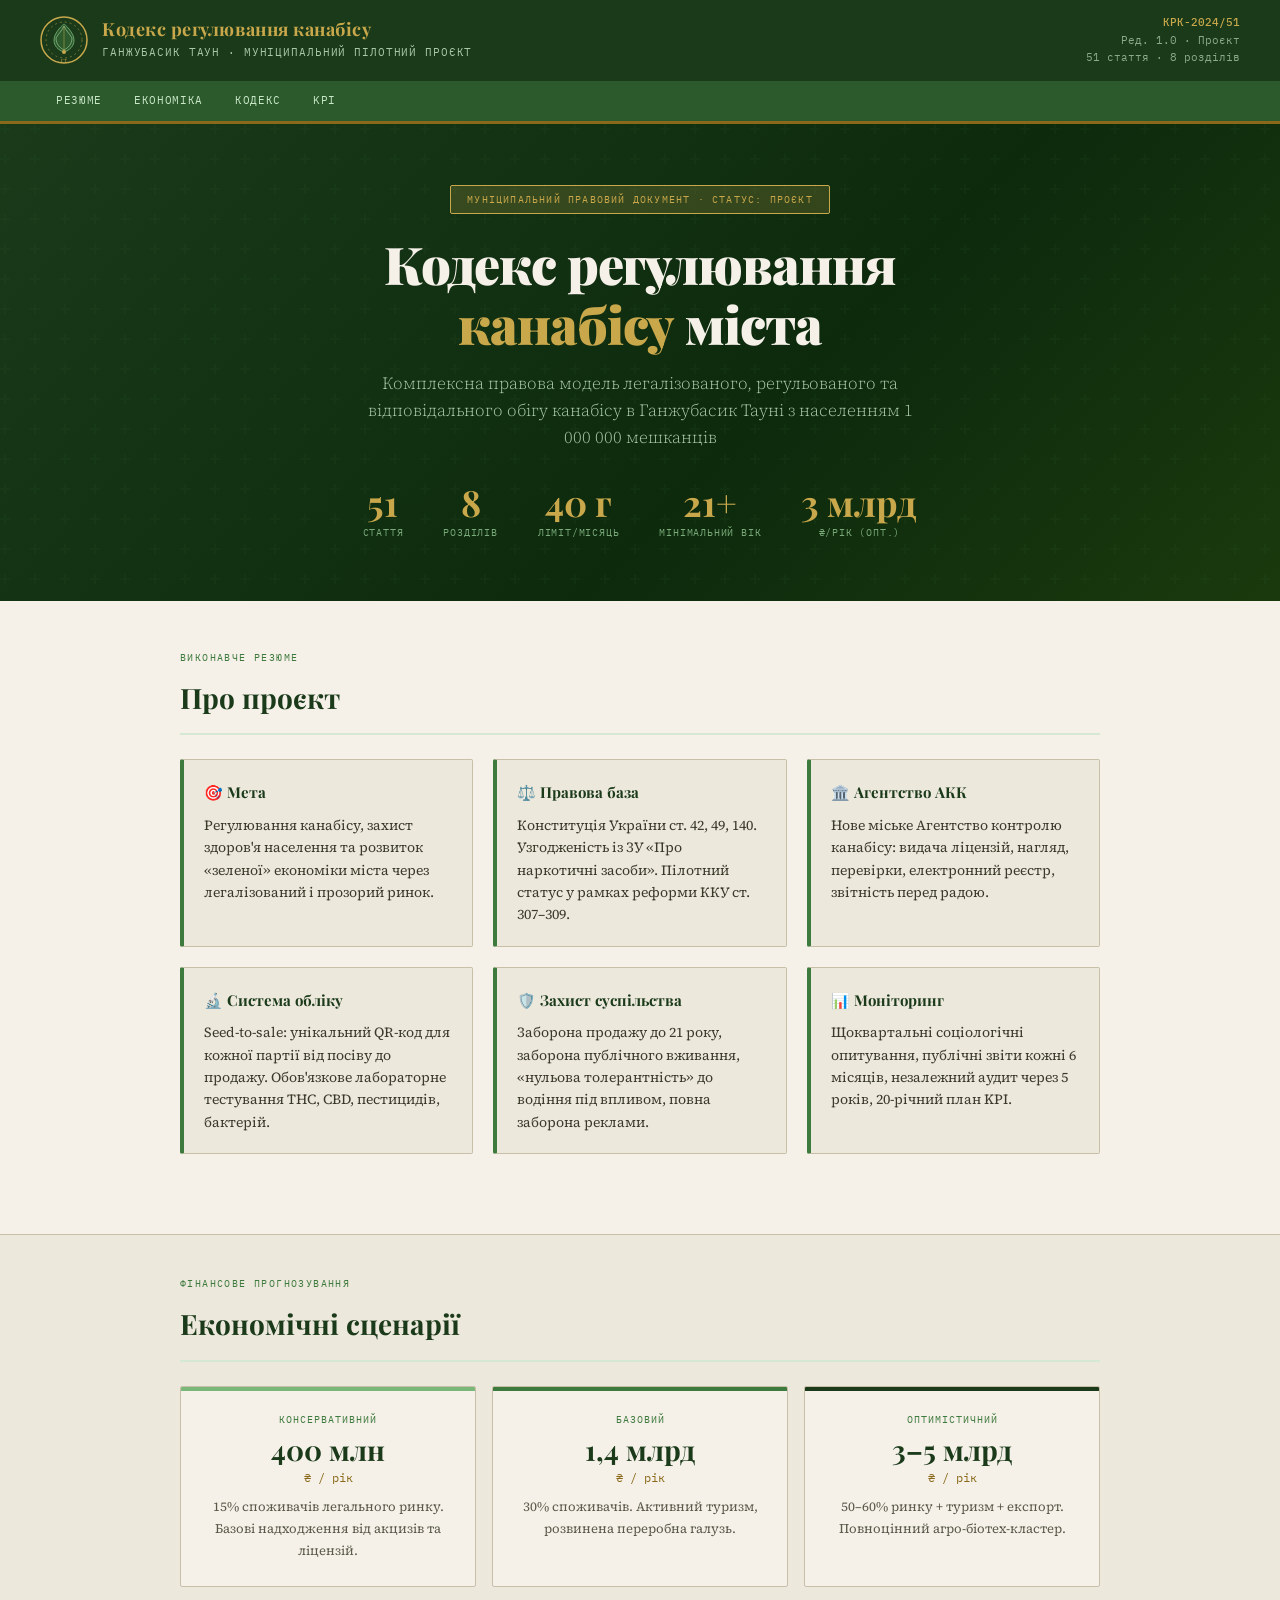
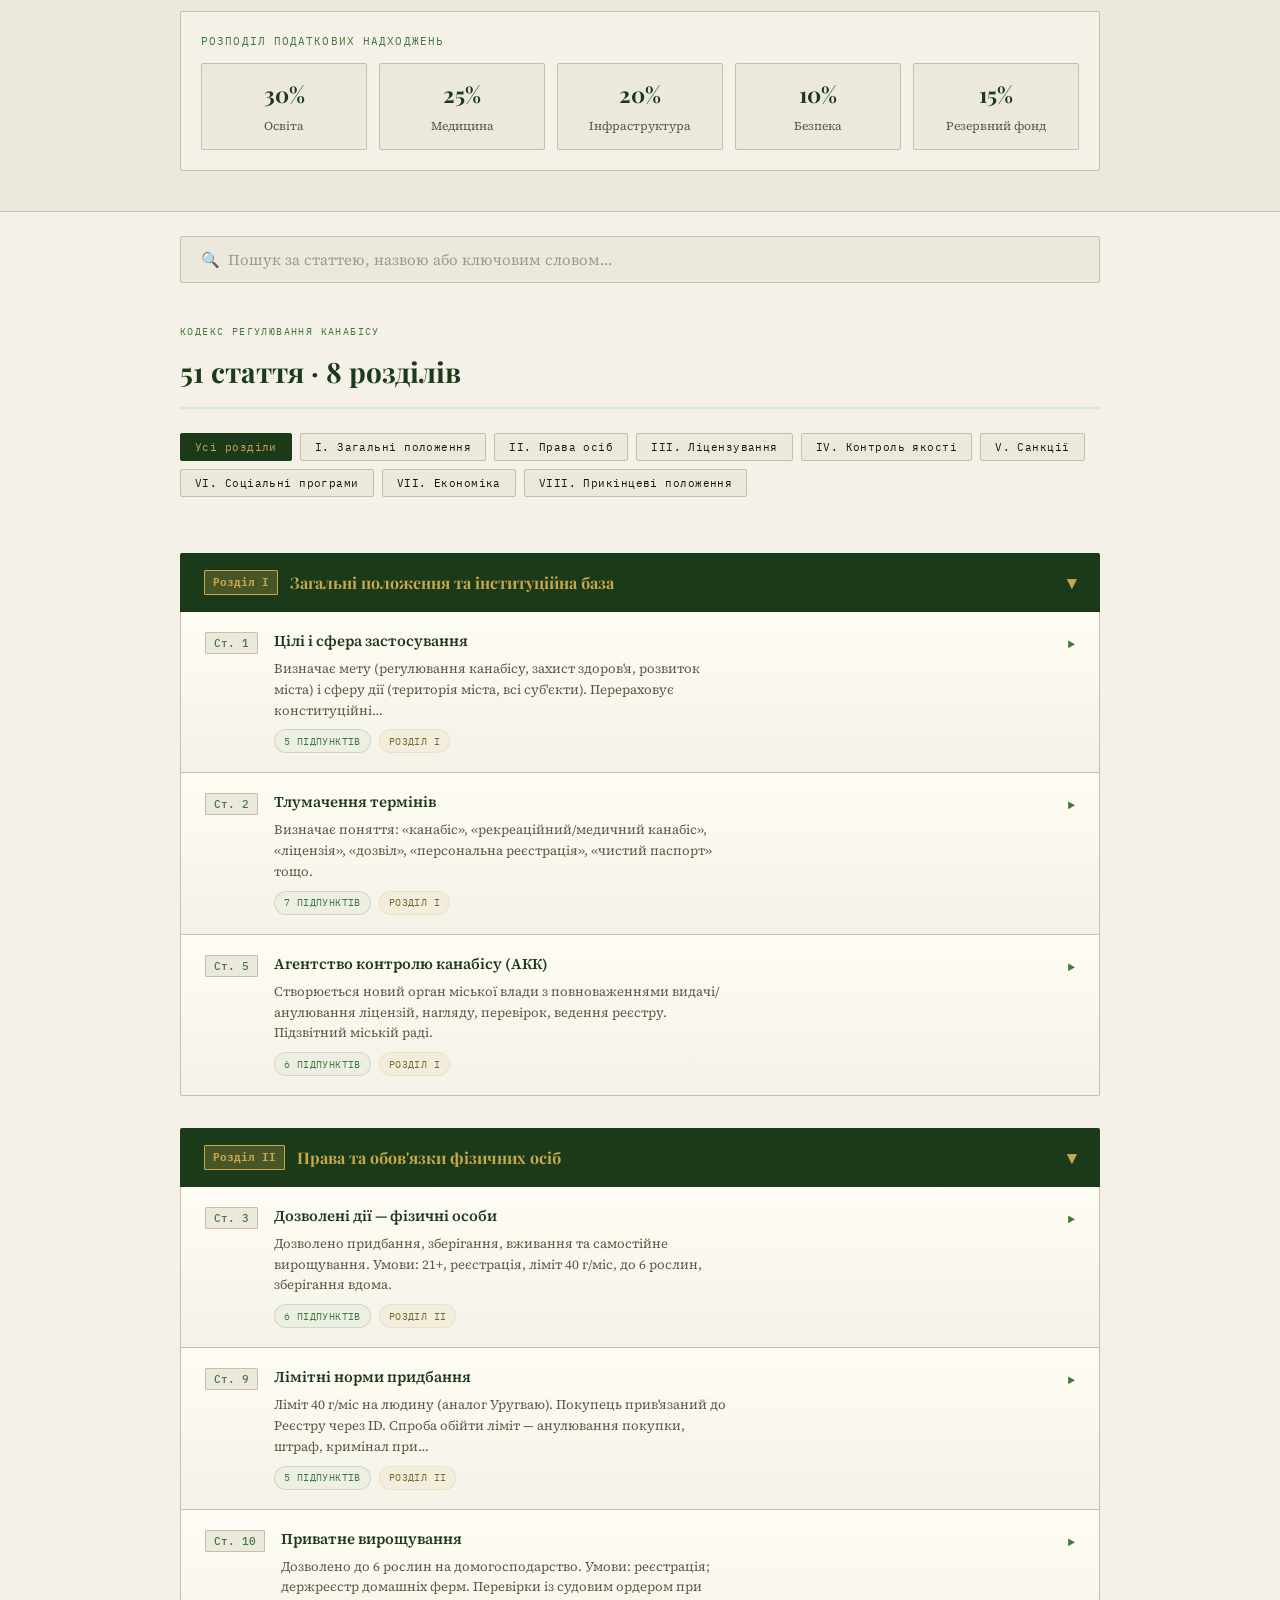
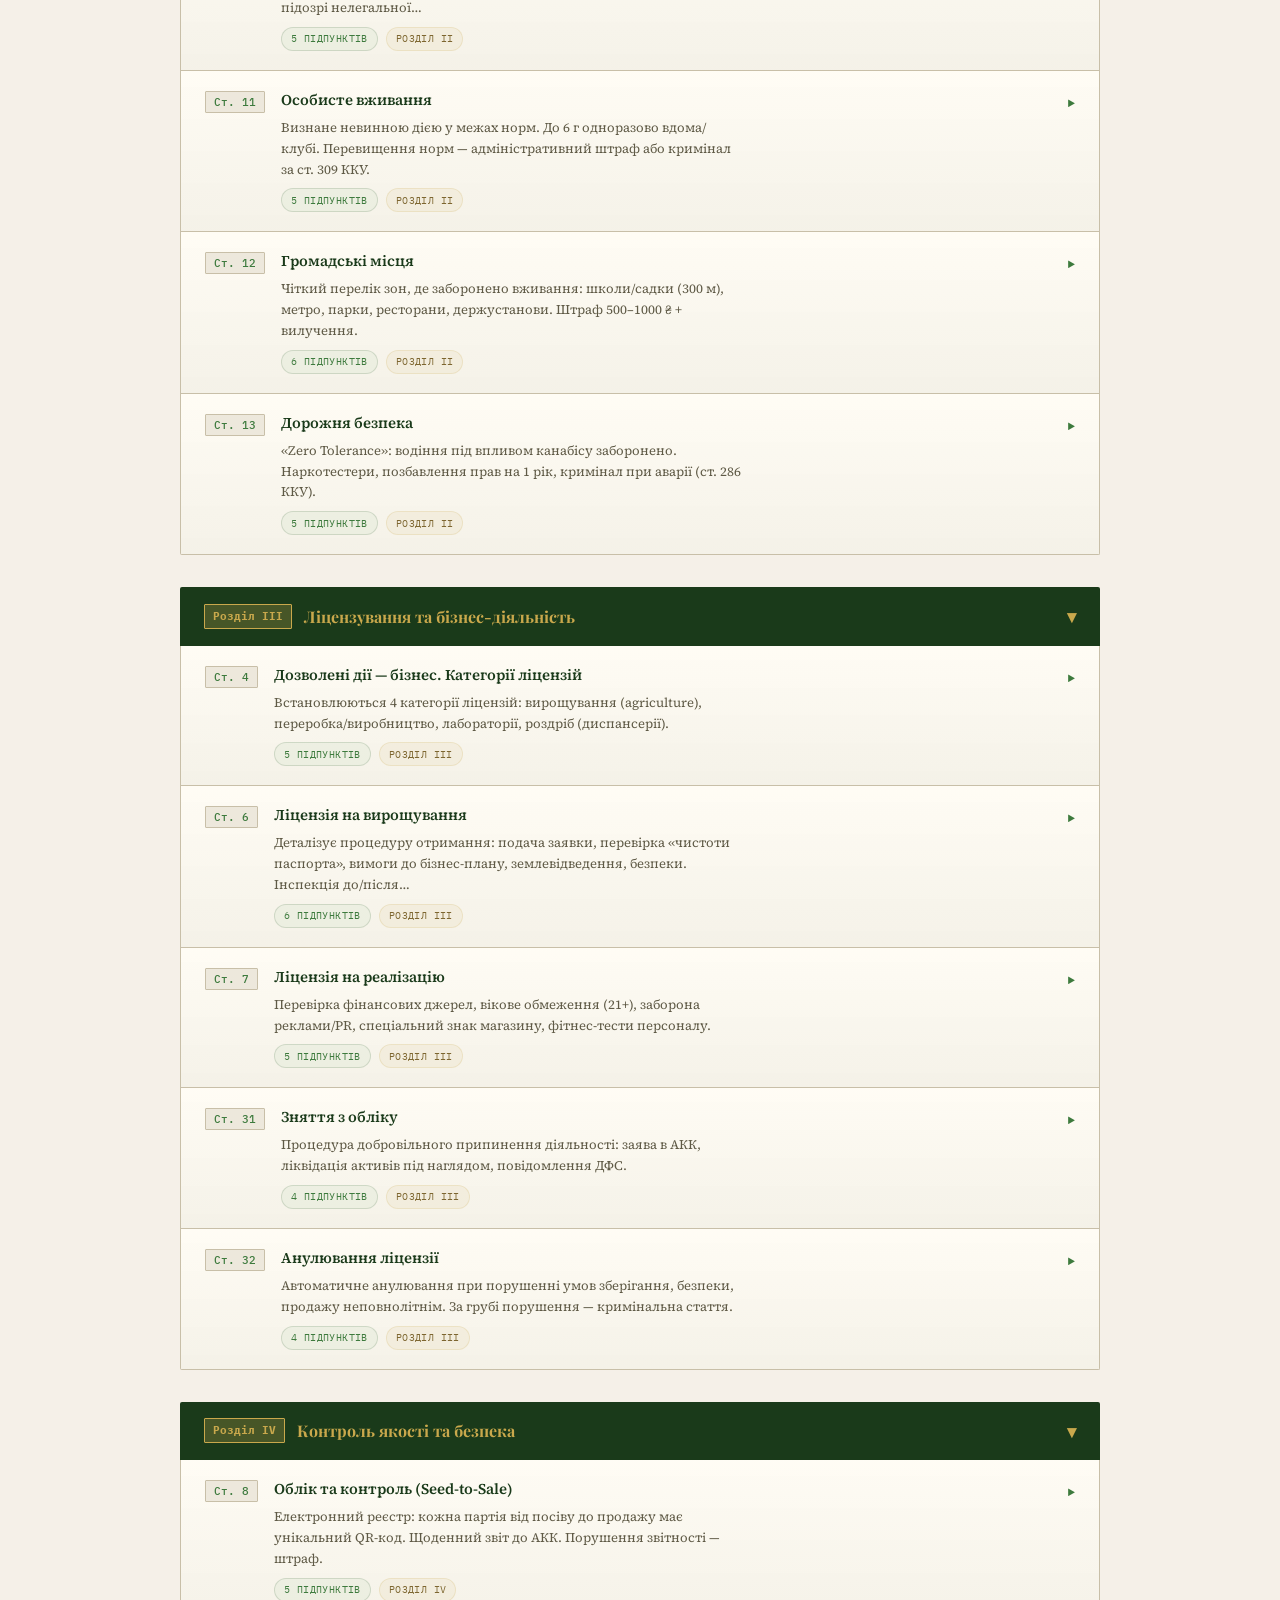
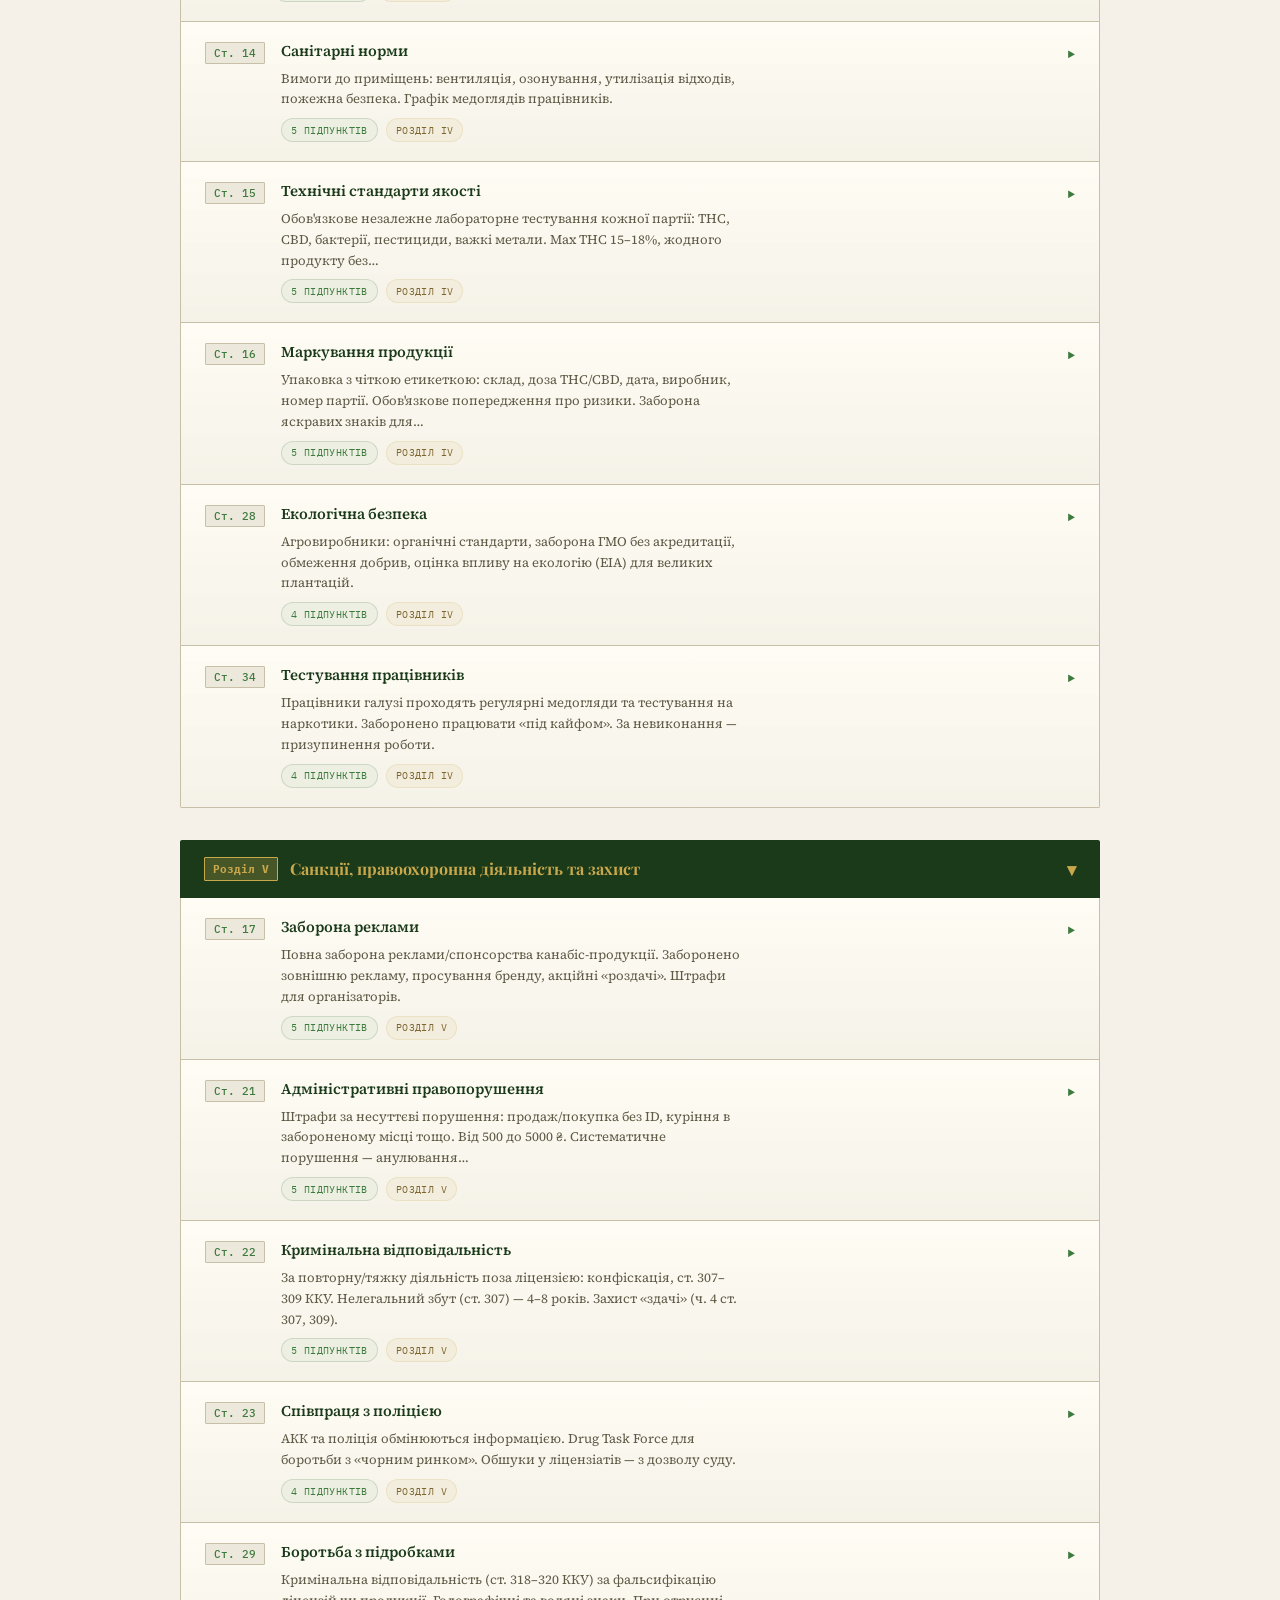
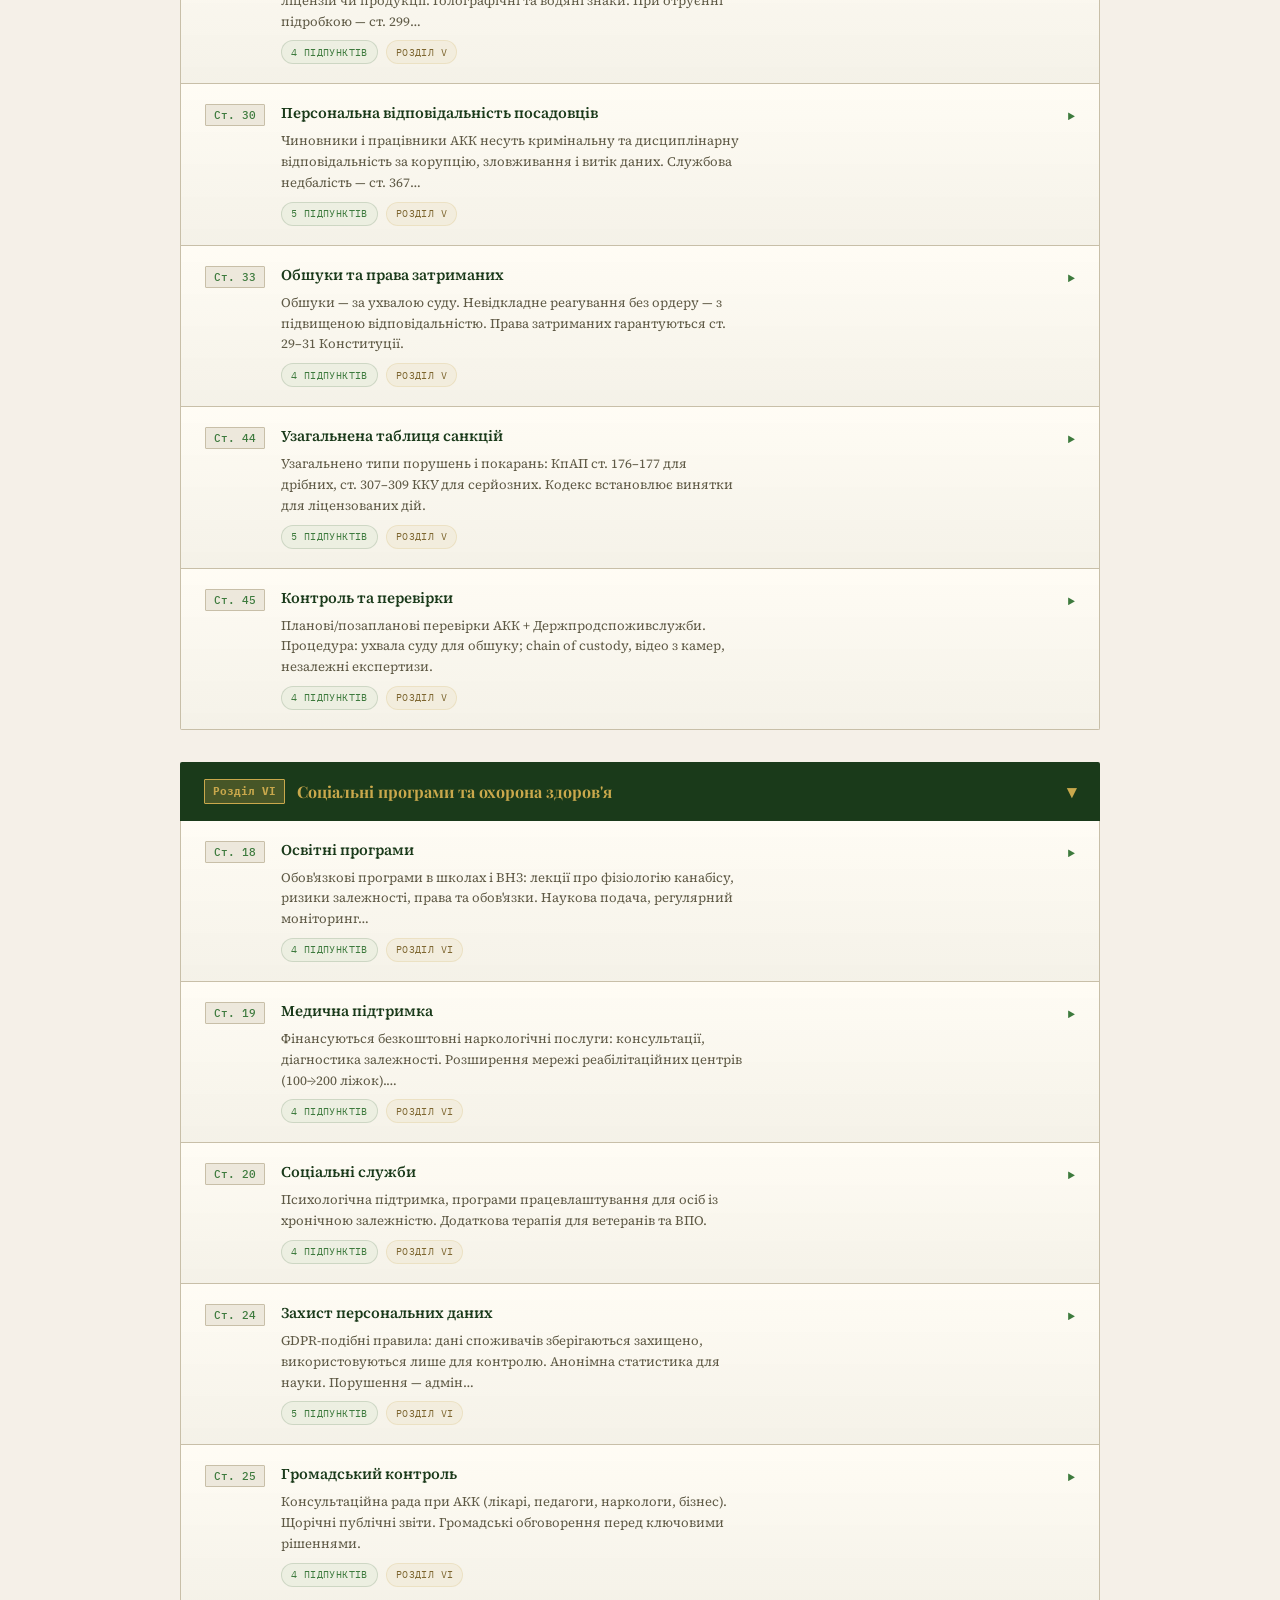
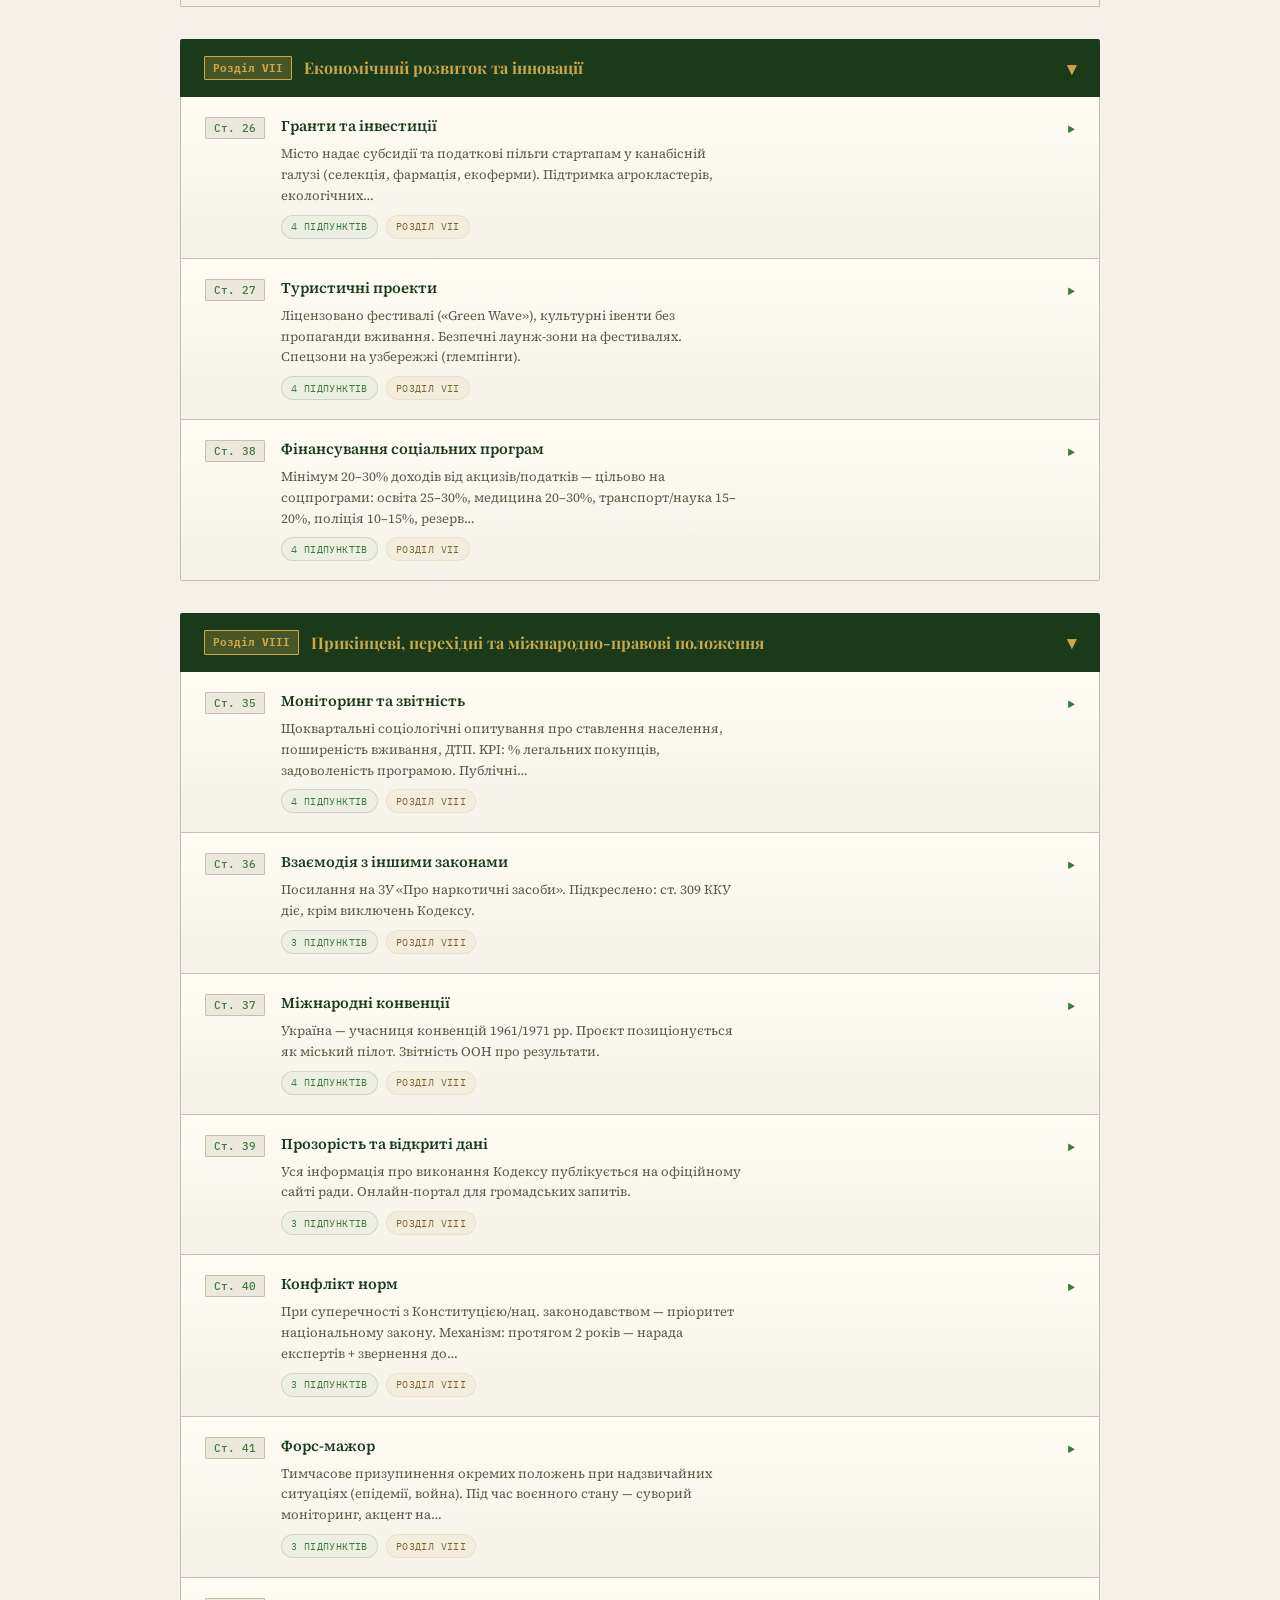
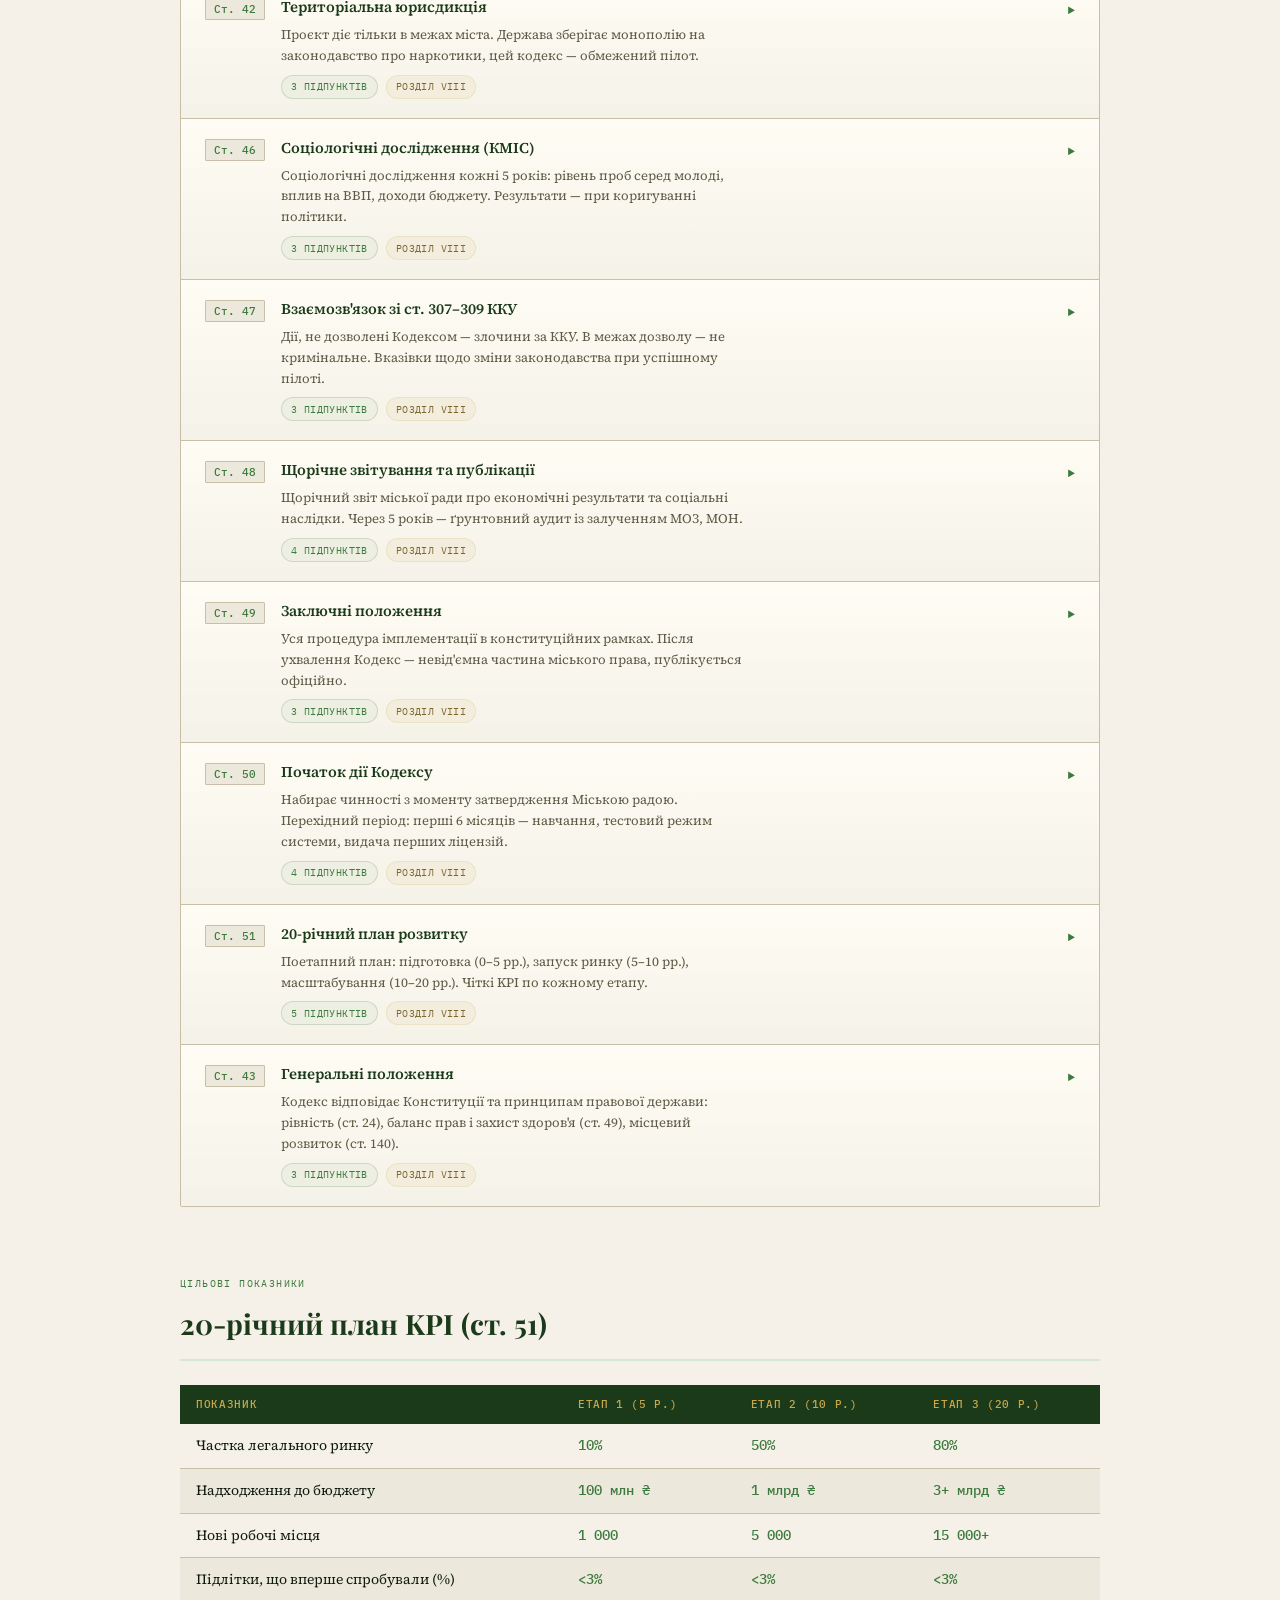
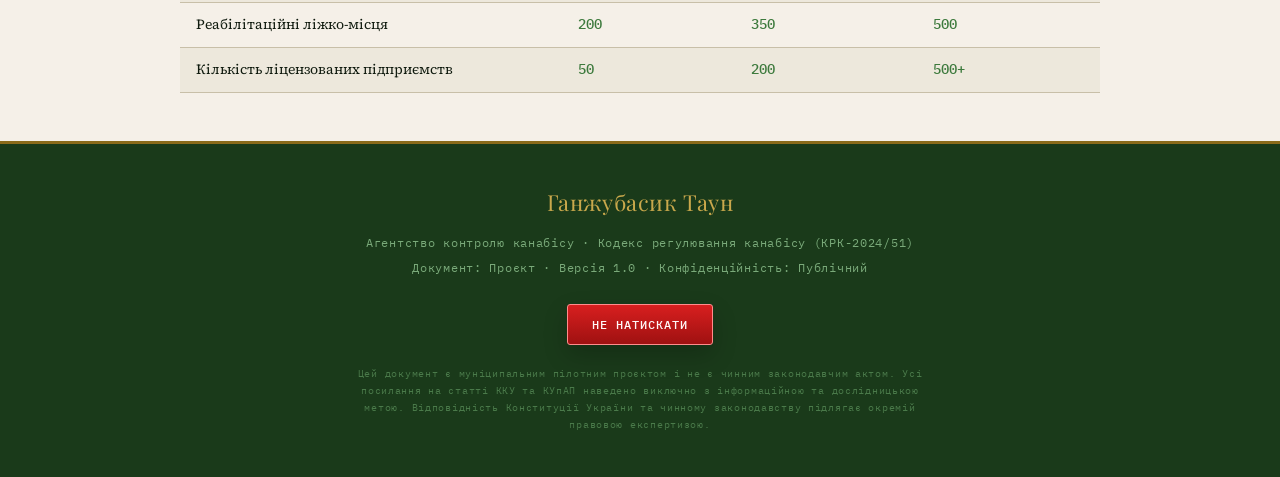
==== commit f5dbd56c: "Restore rickroll button and overlay block in index.html" ====
--- a/index.html
+++ b/index.html
@@ -745,6 +745,198 @@
     margin-right: auto;
     line-height: 1.7;
   }
+  .danger-button {
+    display: inline-flex;
+    align-items: center;
+    justify-content: center;
+    margin-top: 22px;
+    padding: 12px 24px;
+    border: 1px solid #ff8c8c;
+    border-radius: 3px;
+    background: linear-gradient(180deg, #d81f1f 0%, #9f1111 100%);
+    color: #fff7f7;
+    font-family: 'IBM Plex Mono', monospace;
+    font-size: 12px;
+    font-weight: 500;
+    letter-spacing: 0.08em;
+    text-transform: uppercase;
+    cursor: pointer;
+    position: relative;
+    z-index: 9805;
+    box-shadow: 0 10px 24px rgba(0, 0, 0, 0.2);
+    transition:
+      transform 0.18s ease,
+      box-shadow 0.18s ease,
+      filter 0.18s ease,
+      border-color 0.18s ease;
+  }
+  .danger-button:hover {
+    transform: translateY(-1px);
+    box-shadow: 0 14px 28px rgba(0, 0, 0, 0.26);
+    filter: brightness(1.06);
+  }
+  body.danger-hover-active .danger-button {
+    transform: translateY(-2px) scale(1.04);
+    box-shadow: 0 18px 42px rgba(120, 10, 10, 0.34);
+    border-color: #ffd3a8;
+    filter: brightness(1.08) saturate(1.08);
+  }
+  .danger-button:active { transform: translateY(0); }
+  .temptation-overlay {
+    --danger-spot-x: 50vw;
+    --danger-spot-y: 86vh;
+    position: fixed;
+    inset: 0;
+    pointer-events: none;
+    opacity: 0;
+    overflow: hidden;
+    z-index: 9700;
+    transition: opacity 0.18s ease;
+  }
+  .temptation-overlay::before {
+    content: '';
+    position: absolute;
+    inset: 0;
+    background:
+      radial-gradient(circle at var(--danger-spot-x) var(--danger-spot-y), rgba(255, 223, 149, 0.18) 0%, rgba(255, 223, 149, 0) 18%),
+      radial-gradient(circle at var(--danger-spot-x) calc(var(--danger-spot-y) + 5vh), rgba(216, 31, 31, 0.28) 0%, rgba(216, 31, 31, 0) 24%),
+      linear-gradient(180deg, rgba(8, 14, 10, 0.28) 0%, rgba(61, 0, 0, 0.34) 100%);
+    animation: temptationPulse 0.95s ease-in-out infinite alternate;
+  }
+  .temptation-overlay::after {
+    content: '';
+    position: absolute;
+    inset: -12%;
+    background:
+      repeating-linear-gradient(
+        120deg,
+        rgba(255, 210, 120, 0.08) 0 24px,
+        rgba(255, 210, 120, 0) 24px 56px
+      );
+    opacity: 0.5;
+    animation: temptationSweep 11s linear infinite;
+  }
+  body.danger-hover-active .temptation-overlay {
+    opacity: 1;
+  }
+  .temptation-call,
+  .temptation-arrow {
+    position: absolute;
+    left: 0;
+    top: 0;
+    --item-shift-x: 0px;
+    --item-shift-y: 0px;
+    font-family: 'IBM Plex Mono', monospace;
+    letter-spacing: 0.12em;
+    text-transform: uppercase;
+    text-shadow: 0 8px 18px rgba(0, 0, 0, 0.28);
+    opacity: 0;
+    transition: opacity 0.18s ease;
+  }
+  .temptation-call {
+    color: #fff1cf;
+    font-size: clamp(14px, 2.4vw, 28px);
+    font-weight: 500;
+    white-space: nowrap;
+    animation: temptationChant 0.85s ease-in-out infinite alternate;
+  }
+  .temptation-arrow {
+    color: #ffd46a;
+    font-size: clamp(24px, 6vw, 58px);
+    animation: temptationArrow 0.9s ease-in-out infinite alternate;
+  }
+  body.danger-hover-active .temptation-call,
+  body.danger-hover-active .temptation-arrow {
+    opacity: 1;
+  }
+  .temptation-call.call-1 { animation-delay: 0s; }
+  .temptation-call.call-2 { animation-delay: 0.12s; }
+  .temptation-call.call-3 { animation-delay: 0.26s; }
+  .temptation-call.call-4 { animation-delay: 0.18s; }
+  .temptation-call.call-5 { animation-delay: 0.32s; }
+  .temptation-call.call-6 { animation-delay: 0.08s; }
+  .temptation-call.call-7 {
+    font-size: clamp(18px, 3vw, 34px);
+    animation-delay: 0.15s;
+  }
+  .temptation-arrow.arrow-1 { animation-delay: 0s; }
+  .temptation-arrow.arrow-2 { animation-delay: 0.14s; }
+  .temptation-arrow.arrow-3 { animation-delay: 0.28s; }
+  .temptation-arrow.arrow-4 { animation-delay: 0.08s; }
+  .temptation-arrow.arrow-5 { animation-delay: 0.2s; }
+  .temptation-arrow.arrow-6 { animation-delay: 0.34s; }
+  @keyframes temptationPulse {
+    from { opacity: 0.72; filter: saturate(0.96); }
+    to { opacity: 0.94; filter: saturate(1.08); }
+  }
+  @keyframes temptationSweep {
+    from { transform: translate3d(-2%, 0, 0); }
+    to { transform: translate3d(2%, 0, 0); }
+  }
+  @keyframes temptationChant {
+    from { transform: translate3d(var(--item-shift-x), var(--item-shift-y), 0) scale(0.98); }
+    to { transform: translate3d(var(--item-shift-x), calc(var(--item-shift-y) - 6px), 0) scale(1.02); }
+  }
+  @keyframes temptationArrow {
+    from { transform: translate3d(var(--item-shift-x), calc(var(--item-shift-y) - 2px), 0) scale(0.96); }
+    to { transform: translate3d(var(--item-shift-x), calc(var(--item-shift-y) + 8px), 0) scale(1.04); }
+  }
+  .rickroll-overlay {
+    position: fixed;
+    inset: 0;
+    display: none;
+    align-items: center;
+    justify-content: center;
+    padding: 24px;
+    background: rgba(6, 10, 8, 0.9);
+    z-index: 9999;
+  }
+  .rickroll-overlay.open { display: flex; }
+  .rickroll-modal {
+    width: min(100%, 960px);
+    position: relative;
+    background: #000;
+    border: 2px solid var(--gold-light);
+    box-shadow: 0 24px 60px rgba(0, 0, 0, 0.45);
+  }
+  .rickroll-head {
+    display: flex;
+    align-items: center;
+    justify-content: center;
+    min-height: 76px;
+    padding: 18px 72px 12px;
+    background: linear-gradient(180deg, rgba(216,31,31,0.22) 0%, rgba(26,58,26,0.92) 100%);
+    color: #fff4f4;
+    font-family: 'IBM Plex Mono', monospace;
+    font-size: 18px;
+    letter-spacing: 0.08em;
+    text-transform: uppercase;
+    text-align: center;
+  }
+  .rickroll-video {
+    display: block;
+    width: 100%;
+    aspect-ratio: 16 / 9;
+    border: 0;
+    background: #000;
+  }
+  .rickroll-close {
+    position: absolute;
+    top: -14px;
+    right: -14px;
+    width: 40px;
+    height: 40px;
+    border: 1px solid #ffd7d7;
+    border-radius: 999px;
+    background: #a01313;
+    color: #fff;
+    font-family: 'IBM Plex Mono', monospace;
+    font-size: 18px;
+    cursor: pointer;
+    box-shadow: 0 10px 22px rgba(0, 0, 0, 0.34);
+  }
+  body.no-scroll { overflow: hidden; }
+
   /* ── SEARCH ── */
   .search-bar {
     max-width: 1000px;
@@ -2065,8 +2257,40 @@
   <div class="footer-title">Ганжубасик Таун</div>
   <p>Агентство контролю канабісу · Кодекс регулювання канабісу (КРК-2024/51)</p>
   <p>Документ: Проєкт · Версія 1.0 · Конфіденційність: Публічний</p>
+  <button type="button" class="danger-button" id="rickrollButton">НЕ НАТИСКАТИ</button>
   <p class="footer-legal">Цей документ є муніципальним пілотним проєктом і не є чинним законодавчим актом. Усі посилання на статті ККУ та КУпАП наведено виключно з інформаційною та дослідницькою метою. Відповідність Конституції України та чинному законодавству підлягає окремій правовою експертизою.</p>
 </footer>
+
+<div class="temptation-overlay" id="temptationOverlay" aria-hidden="true">
+  <div class="temptation-call call-1">Жми-жми-жми!</div>
+  <div class="temptation-call call-2">Та давай вже!</div>
+  <div class="temptation-call call-3">Точно не натискати?</div>
+  <div class="temptation-call call-4">Один разок!</div>
+  <div class="temptation-call call-5">Натисни кнопку!</div>
+  <div class="temptation-call call-6">Сміливіше!</div>
+  <div class="temptation-call call-7">ЖМИ-ЖМИ-ЖМИ!</div>
+  <div class="temptation-arrow arrow-1">↘</div>
+  <div class="temptation-arrow arrow-2">↙</div>
+  <div class="temptation-arrow arrow-3">→</div>
+  <div class="temptation-arrow arrow-4">←</div>
+  <div class="temptation-arrow arrow-5">↗</div>
+  <div class="temptation-arrow arrow-6">↖</div>
+</div>
+
+<div class="rickroll-overlay" id="rickrollOverlay" aria-hidden="true">
+  <div class="rickroll-modal">
+    <button type="button" class="rickroll-close" id="rickrollClose" aria-label="Закрити">×</button>
+    <div class="rickroll-head">Ти все-таки натиснув</div>
+    <video
+      class="rickroll-video"
+      id="rickrollVideo"
+      preload="auto"
+      playsinline
+      controls
+      src="assets/rickroll.mp4"
+    ></video>
+  </div>
+</div>
 
 <script>
   function shortenPreview(text, maxLength) {
@@ -2274,6 +2498,188 @@
     });
   });
 
+  const rickrollButton = document.getElementById('rickrollButton');
+  const rickrollOverlay = document.getElementById('rickrollOverlay');
+  const rickrollVideo = document.getElementById('rickrollVideo');
+  const rickrollClose = document.getElementById('rickrollClose');
+  const temptationOverlay = document.getElementById('temptationOverlay');
+  const temptationCalls = temptationOverlay ? [...temptationOverlay.querySelectorAll('.temptation-call')] : [];
+  const temptationArrows = temptationOverlay ? [...temptationOverlay.querySelectorAll('.temptation-arrow')] : [];
+  let dangerOverlayFrame = 0;
+
+  function clampValue(value, min, max) {
+    return Math.min(Math.max(value, min), max);
+  }
+
+  function placeTemptationElement(element, x, y, centered) {
+    if (!element) return;
+    const pad = window.innerWidth <= 680 ? 14 : 24;
+    const width = element.offsetWidth || (element.classList.contains('temptation-arrow') ? 48 : 180);
+    const height = element.offsetHeight || 36;
+
+    if (centered) {
+      const clampedX = clampValue(x, pad + width / 2, window.innerWidth - pad - width / 2);
+      const clampedY = clampValue(y, pad, window.innerHeight - pad - height);
+      element.style.left = `${clampedX}px`;
+      element.style.top = `${clampedY}px`;
+      element.style.setProperty('--item-shift-x', '-50%');
+      element.style.setProperty('--item-shift-y', '0px');
+      return;
+    }
+
+    const clampedX = clampValue(x, pad, window.innerWidth - pad - width);
+    const clampedY = clampValue(y, pad, window.innerHeight - pad - height);
+    element.style.left = `${clampedX}px`;
+    element.style.top = `${clampedY}px`;
+    element.style.setProperty('--item-shift-x', '0px');
+    element.style.setProperty('--item-shift-y', '0px');
+  }
+
+  function syncDangerOverlay() {
+    if (!rickrollButton || !temptationOverlay) return;
+
+    const rect = rickrollButton.getBoundingClientRect();
+    const centerX = rect.left + rect.width / 2;
+    const centerY = rect.top + rect.height / 2;
+    const mobile = window.matchMedia('(max-width: 680px)').matches;
+
+    temptationOverlay.style.setProperty('--danger-spot-x', `${centerX}px`);
+    temptationOverlay.style.setProperty('--danger-spot-y', `${centerY}px`);
+
+    const callLayout = mobile
+      ? [
+          { dx: -118, dy: -112 },
+          { dx: 22, dy: -112 },
+          { dx: -162, dy: -18 },
+          { dx: 86, dy: -18 },
+          { dx: -134, dy: 64 },
+          { dx: 72, dy: 64 },
+          { dx: 0, dy: 104, centered: true }
+        ]
+      : [
+          { dx: -370, dy: -250 },
+          { dx: 160, dy: -248 },
+          { dx: -430, dy: -84 },
+          { dx: 260, dy: -8 },
+          { dx: -315, dy: 72 },
+          { dx: 205, dy: 84 },
+          { dx: 0, dy: 118, centered: true }
+        ];
+
+    const arrowLayout = mobile
+      ? [
+          { dx: -64, dy: -72, centered: true },
+          { dx: 52, dy: -72, centered: true },
+          { dx: -104, dy: 4, centered: true },
+          { dx: 88, dy: 4, centered: true },
+          { dx: -58, dy: 46, centered: true },
+          { dx: 46, dy: 46, centered: true }
+        ]
+      : [
+          { dx: -170, dy: -152, centered: true },
+          { dx: 148, dy: -152, centered: true },
+          { dx: -220, dy: -2, centered: true },
+          { dx: 206, dy: -2, centered: true },
+          { dx: -118, dy: 70, centered: true },
+          { dx: 106, dy: 70, centered: true }
+        ];
+
+    temptationCalls.forEach((element, index) => {
+      const layout = callLayout[index];
+      if (!layout) return;
+      placeTemptationElement(element, centerX + layout.dx, centerY + layout.dy, !!layout.centered);
+    });
+
+    temptationArrows.forEach((element, index) => {
+      const layout = arrowLayout[index];
+      if (!layout) return;
+      placeTemptationElement(element, centerX + layout.dx, centerY + layout.dy, !!layout.centered);
+    });
+  }
+
+  function scheduleDangerOverlaySync() {
+    if (dangerOverlayFrame) return;
+    dangerOverlayFrame = requestAnimationFrame(() => {
+      dangerOverlayFrame = 0;
+      syncDangerOverlay();
+    });
+  }
+
+  function setDangerHoverState(isActive) {
+    document.body.classList.toggle('danger-hover-active', !!isActive);
+    if (temptationOverlay) {
+      temptationOverlay.setAttribute('aria-hidden', isActive ? 'false' : 'true');
+    }
+    if (isActive) scheduleDangerOverlaySync();
+  }
+
+  function closeRickroll() {
+    if (!rickrollOverlay || !rickrollVideo) return;
+    rickrollOverlay.classList.remove('open');
+    rickrollOverlay.setAttribute('aria-hidden', 'true');
+    document.body.classList.remove('no-scroll');
+    rickrollVideo.pause();
+    rickrollVideo.currentTime = 0;
+  }
+
+  if (rickrollButton) {
+    rickrollButton.addEventListener('mouseenter', function() {
+      setDangerHoverState(true);
+    });
+    rickrollButton.addEventListener('mouseleave', function() {
+      setDangerHoverState(false);
+    });
+    rickrollButton.addEventListener('focus', function() {
+      setDangerHoverState(true);
+    });
+    rickrollButton.addEventListener('blur', function() {
+      setDangerHoverState(false);
+    });
+    rickrollButton.addEventListener('touchstart', function() {
+      setDangerHoverState(true);
+    }, { passive: true });
+    rickrollButton.addEventListener('touchend', function() {
+      setDangerHoverState(false);
+    }, { passive: true });
+    rickrollButton.addEventListener('touchcancel', function() {
+      setDangerHoverState(false);
+    }, { passive: true });
+    rickrollButton.addEventListener('click', function() {
+      if (!rickrollOverlay || !rickrollVideo) return;
+      setDangerHoverState(false);
+      rickrollOverlay.classList.add('open');
+      rickrollOverlay.setAttribute('aria-hidden', 'false');
+      document.body.classList.add('no-scroll');
+      rickrollVideo.currentTime = 0;
+      const playPromise = rickrollVideo.play();
+      if (playPromise && typeof playPromise.catch === 'function') {
+        playPromise.catch(function() {});
+      }
+    });
+  }
+
+  if (rickrollClose) {
+    rickrollClose.addEventListener('click', closeRickroll);
+  }
+
+  if (rickrollOverlay) {
+    rickrollOverlay.addEventListener('click', function(e) {
+      if (e.target === rickrollOverlay) closeRickroll();
+    });
+  }
+
+  document.addEventListener('keydown', function(e) {
+    if (e.key === 'Escape') closeRickroll();
+  });
+
+  window.addEventListener('resize', scheduleDangerOverlaySync);
+  window.addEventListener('scroll', scheduleDangerOverlaySync, { passive: true });
+  window.addEventListener('orientationchange', scheduleDangerOverlaySync);
+  if (window.visualViewport) {
+    window.visualViewport.addEventListener('resize', scheduleDangerOverlaySync);
+    window.visualViewport.addEventListener('scroll', scheduleDangerOverlaySync);
+  }
+
   enhanceArticleCards();
   setSubpointDelays();
   initChapterAnimations();
